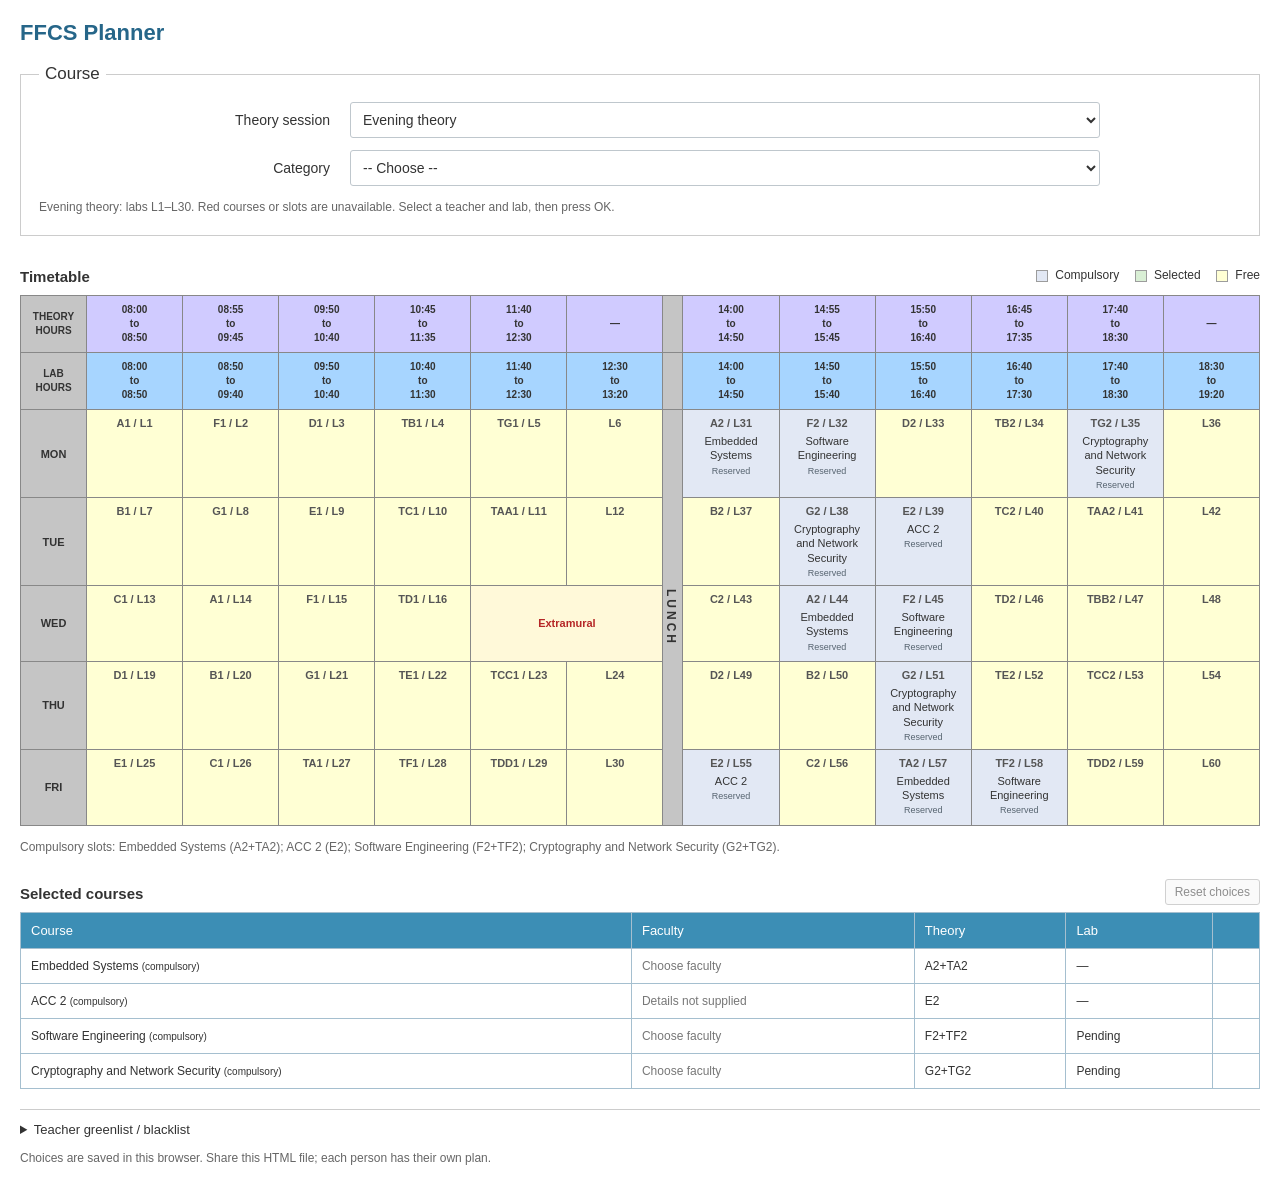
==== index.html @ aa511b1a "Containerize FFCS planner for local use" ====
<!doctype html>
<html lang="en"><head><meta charset="utf-8"><meta name="viewport" content="width=device-width,initial-scale=1"><title>FFCS Planner</title><style>*{box-sizing:border-box}body{margin:20px;font:14px Arial,Helvetica,sans-serif;color:#333;background:#fff}h1{font-size:22px;color:#266689;margin:0 0 18px}h2{font-size:15px;font-weight:600;margin:14px 0 10px}fieldset{min-inline-size:0;border:1px solid #ccc;padding:18px;margin:0 0 18px}legend{font-size:17px;padding:0 6px}button,select,input,textarea{font:inherit}button{cursor:pointer;background:#f6f6f6;border:1px solid #aaa;border-radius:3px;padding:7px 15px;color:#333}button:hover{background:#e9f2f8}button:disabled{cursor:not-allowed;opacity:.55}input,textarea,select{border:1px solid #bfc7cd;border-radius:3px;padding:8px;background:#fff;color:#333}button:focus-visible,input:focus-visible,select:focus-visible,textarea:focus-visible{outline:2px solid #2382b6;outline-offset:2px}.selectors{display:grid;grid-template-columns:150px minmax(240px,750px);align-items:center;gap:12px 20px;justify-content:center}.selectors>label{text-align:right}select{width:100%;min-width:0}.course-field{position:relative;min-width:0}#courseTrigger{display:flex;justify-content:space-between;gap:10px;width:100%;text-align:left;align-items:center;background:#fff;padding:9px 10px;border-color:#bfc7cd}.course-menu{position:absolute;top:calc(100% + 3px);left:0;right:0;border:1px solid #aaa;background:#fff;z-index:10;box-shadow:0 4px 12px #0002}.course-menu input{margin:8px;width:calc(100% - 16px)}#courseOptions{max-height:325px;overflow:auto}.course-option{display:block;width:100%;text-align:left;border:0;border-radius:0;border-top:1px solid #eee;padding:10px 12px;background:#fff;font-size:13px}.course-option:hover{background:#e8f3fa}.course-option[aria-selected=true]{background:#e5f1fa}.course-option.unavailable{color:#b52626}.course-option .slots{display:block;font-size:12px;margin-top:4px;color:#666}.slot-unavailable{color:#c12020;font-weight:bold}.slot-tag{display:inline-block;margin-right:9px}.lab-label{font-size:12px;color:#666;margin-left:6px}.course-option.unavailable .lab-label{color:#a34d4d}.note{font-size:12px;color:#666;margin:12px 0 0;line-height:1.6}.table-scroll{min-width:0;max-width:100%;overflow:auto}table{border-collapse:collapse;width:100%;font-size:13px}th,td{border:1px solid #a5bfcf;padding:10px;text-align:left}th{background:#3c8eb5;color:#fff;font-weight:normal}#facultyTable{min-width:800px}.allocation-scroll{max-height:310px}#facultyTable th{position:sticky;top:0;z-index:1}#facultyTable td{vertical-align:middle}#facultyTable input[type=radio]{width:17px;height:17px;accent-color:#287ba7}#facultyTable select{min-width:175px;font-size:12px;padding:7px}.reason{display:block;font-size:11px;line-height:1.5;margin-top:5px;color:#b52626}.green-row td{background:#eff8ed;color:#28622c}.red-row td{background:#fff2f2;color:#b52626}.current-row td{box-shadow:inset 0 1px #a4c8de;background:#eef5fb}.confirm-row{display:flex;align-items:center;justify-content:space-between;gap:15px;padding-top:12px}#confirm{padding:7px 35px;background:#3c8eb5;border-color:#3c8eb5;color:#fff}#message{margin:0;font-size:13px;line-height:1.6;color:#22692b}#message.error{color:#b52626}.timetable-heading,.plan-heading{display:flex;justify-content:space-between;align-items:center;gap:15px}.timetable-heading>span{font-size:12px;white-space:nowrap}.swatch{display:inline-block;width:12px;height:12px;margin:0 4px 0 12px;border:1px solid #9c9c9c;vertical-align:middle}.swatch.reserved{background:#e2e8f4}.swatch.booked{background:#d9efd5}.swatch.empty{background:#ffffd4}#timetable{table-layout:fixed;min-width:1150px;border:1px solid #666;font-size:11px}#timetable th,#timetable td{border:1px solid #888;padding:7px 4px;text-align:center}#timetable thead th{font-size:10px;line-height:1.4;font-weight:bold;color:#333}#timetable .theory-hours th{background:#d0cbff}#timetable .lab-hours th{background:#a7d5ff}#timetable .day-heading{width:66px;background:#c5c5c5!important;color:#333;font-weight:bold}#timetable .lunch-heading{width:20px;background:#c5c5c5!important}#timetable .lunch{background:#c5c5c5;writing-mode:vertical-rl;font-size:12px;letter-spacing:3px;font-weight:bold}#timetable td{height:76px;vertical-align:top;background:#ffffd4}#timetable td.reserved{background:#e2e8f4}#timetable td.booked{background:#d9efd5}#timetable td.extramural{background:#fff9d9;color:#b52626;vertical-align:middle;font-weight:bold}.cell-codes{font-weight:bold;color:#555}.cell-course{display:block;font-size:11px;line-height:1.3;margin-top:5px;overflow-wrap:anywhere}.cell-info{display:block;font-size:9px;color:#576470;margin-top:3px;overflow-wrap:anywhere}.plan-heading{margin-top:14px}.plan-heading button{font-size:12px;padding:5px 9px}#selectedTable{min-width:670px}#selectedTable td{font-size:12px}#selectedTable button{font-size:11px;padding:4px 8px}.pending{color:#777}details{border-top:1px solid #ccc;margin-top:20px;padding-top:12px}summary{cursor:pointer;font-size:13px}.teacher-lists{display:grid;grid-template-columns:1fr 1fr;gap:15px;max-width:850px;margin:12px 0}.teacher-lists label{font-size:13px}.teacher-lists textarea{display:block;margin-top:6px;width:100%;font-size:12px;resize:vertical}#listStatus{margin-left:10px;font-size:12px;color:#28622c}#saveStatus{margin-bottom:20px}[hidden]{display:none!important}@media(max-width:650px){body{margin:12px;font-size:13px}fieldset{padding:12px}.selectors{grid-template-columns:1fr;gap:7px}.selectors>label{text-align:left;margin-top:5px}.timetable-heading{align-items:flex-start}.timetable-heading>span{font-size:10px;white-space:normal;max-width:200px;line-height:2}.swatch{margin-left:4px;width:10px;height:10px}.teacher-lists{grid-template-columns:1fr}.course-option{font-size:12px}.timetable-heading h2{margin-top:4px}#courseTrigger{font-size:12px}}
</style></head>
<body>
<h1>FFCS Planner</h1>
<fieldset><legend>Course</legend>
<div class="selectors">
<label for="session">Theory session</label><select id="session"><option value="2">Evening theory</option><option value="1">Morning theory</option></select>
<label for="category">Category</label><select id="category"><option value="">-- Choose --</option><option value="DC">DC - Discipline Core / Compulsory</option><option value="DE">DE - Discipline Elective</option><option value="FC">FC - Foundation Core</option></select>
<label id="courseLabel" for="courseTrigger" hidden>Course list</label><div id="courseField" class="course-field" hidden><button id="courseTrigger" type="button" aria-haspopup="listbox" aria-expanded="false" aria-controls="courseOptions">-- Choose -- <span aria-hidden="true">▾</span></button><div id="courseMenu" class="course-menu" hidden><input id="courseSearch" placeholder="Search courses" aria-label="Search courses" autocomplete="off"><div id="courseOptions" role="listbox" aria-labelledby="courseLabel"></div></div></div>
</div>
<p id="labRule" class="note"></p>
<div id="allocation" hidden><h2 id="courseHeading"></h2><div class="table-scroll allocation-scroll"><table id="facultyTable"><thead><tr><th>Slot Detail</th><th>Venue</th><th>Faculty</th><th>Course Type</th><th>Lab Slot</th><th>Lab Venue / Type</th><th>Select</th></tr></thead><tbody id="facultyRows"></tbody></table></div><div class="confirm-row"><p id="message" role="status" aria-live="polite"></p><button id="confirm" type="button">OK</button></div></div>
</fieldset>
<div class="timetable-heading"><h2>Timetable</h2><span><i class="swatch reserved"></i> Compulsory <i class="swatch booked"></i> Selected <i class="swatch empty"></i> Free</span></div>
<div class="table-scroll"><table id="timetable" aria-label="Weekly timetable"><thead id="timetableHead"></thead><tbody id="timetableBody"></tbody></table></div>
<p class="note" id="reservedNote"></p>
<div class="plan-heading"><h2>Selected courses</h2><button id="reset" type="button">Reset choices</button></div>
<div class="table-scroll"><table id="selectedTable"><thead><tr><th>Course</th><th>Faculty</th><th>Theory</th><th>Lab</th><th></th></tr></thead><tbody id="selectedRows"></tbody></table></div>
<details><summary>Teacher greenlist / blacklist</summary><div class="teacher-lists"><label>Greenlist<textarea id="greenlist" rows="5" placeholder="One teacher per line or separated by commas"></textarea></label><label>Blacklist<textarea id="blacklist" rows="5" placeholder="One teacher per line or separated by commas"></textarea></label></div><button id="saveLists" type="button">Save lists</button><span id="listStatus" role="status"></span></details>
<p class="note" id="saveStatus">Choices are saved in this browser. Share this HTML file; each person has their own plan.</p>
<script>const FFCS_DATA = [{"id":"crypto-theory-lab","name":"Cryptography and Network Security","category":"DC","codes":["BCSE309L","BCSE309P"],"sections":[{"slot":"G1+TG1","venue":"SJT626","faculty":"BERLIN M A","type":"TH","id":"crypto-theory-lab-6"},{"slot":"G1+TG1","venue":"SJT602A","faculty":"BHUVANESWARI M","type":"TH","id":"crypto-theory-lab-25"},{"slot":"G1+TG1","venue":"SJT502","faculty":"DEEPIKAA S","type":"TH","id":"crypto-theory-lab-14"},{"slot":"G2+TG2","venue":"SJT502","faculty":"DEEPIKAA S","type":"TH","id":"crypto-theory-lab-15"},{"slot":"G2+TG2","venue":"SJT522","faculty":"JAYA SUBALAKSHMI R","type":"TH","id":"crypto-theory-lab-24"},{"slot":"G1+TG1","venue":"SJT504","faculty":"JAYASHREE J","type":"TH","id":"crypto-theory-lab-9"},{"slot":"G2+TG2","venue":"SJT504","faculty":"JAYASHREE J","type":"TH","id":"crypto-theory-lab-1"},{"slot":"G1+TG1","venue":"SJT521","faculty":"JENICKA S","type":"TH","id":"crypto-theory-lab-22"},{"slot":"G2+TG2","venue":"SJT521","faculty":"JENICKA S","type":"TH","id":"crypto-theory-lab-23"},{"slot":"G2+TG2","venue":"SJT603","faculty":"KOVENDAN A.K.P","type":"TH","id":"crypto-theory-lab-4"},{"slot":"G2+TG2","venue":"SJT604","faculty":"MADHU VISWANATHAM V","type":"TH","id":"crypto-theory-lab-19"},{"slot":"G1+TG1","venue":"SJT422","faculty":"MOHANA SUNDARI L","type":"TH","id":"crypto-theory-lab-12"},{"slot":"G2+TG2","venue":"SJT409","faculty":"MURUGAN K","type":"TH","id":"crypto-theory-lab-21"},{"slot":"G1+TG1","venue":"SJT501","faculty":"NARESH K","type":"TH","id":"crypto-theory-lab-0"},{"slot":"G1+TG1","venue":"SJT505","faculty":"NAVAMANI T M","type":"TH","id":"crypto-theory-lab-10"},{"slot":"G2+TG2","venue":"SJT424","faculty":"RAMANI S","type":"TH","id":"crypto-theory-lab-16"},{"slot":"G1+TG1","venue":"SJT513","faculty":"RUBY D","type":"TH","id":"crypto-theory-lab-11"},{"slot":"G2+TG2","venue":"SJT513","faculty":"RUBY D","type":"TH","id":"crypto-theory-lab-18"},{"slot":"G2+TG2","venue":"SJT627","faculty":"SARWESH P","type":"TH","id":"crypto-theory-lab-26"},{"slot":"G2+TG2","venue":"SJT501","faculty":"SASIKALA.R","type":"TH","id":"crypto-theory-lab-17"},{"slot":"G1+TG1","venue":"SJT508","faculty":"SELVI M","type":"TH","id":"crypto-theory-lab-20"},{"slot":"G2+TG2","venue":"SJT602A","faculty":"SOMASUNDARAM S K","type":"TH","id":"crypto-theory-lab-8"},{"slot":"G2+TG2","venue":"SJT422","faculty":"SRIHARI MANDAVA","type":"TH","id":"crypto-theory-lab-13"},{"slot":"G1+TG1","venue":"SJT619","faculty":"SURESH A","type":"TH","id":"crypto-theory-lab-2"},{"slot":"G2+TG2","venue":"SJT601","faculty":"THAMIZHARASAN S","type":"TH","id":"crypto-theory-lab-7"},{"slot":"G1+TG1","venue":"SJT503","faculty":"VIJAYASHREE J","type":"TH","id":"crypto-theory-lab-3"},{"slot":"G2+TG2","venue":"SJT503","faculty":"VIJAYASHREE J","type":"TH","id":"crypto-theory-lab-5"},{"slot":"L31+L32","venue":"SJT317","faculty":"BERLIN M A","type":"LO","id":"crypto-theory-lab-64"},{"slot":"L51+L52","venue":"SJT317","faculty":"BHUVANESWARI M","type":"LO","id":"crypto-theory-lab-53"},{"slot":"L23+L24","venue":"SJT318","faculty":"DEEPIKAA S","type":"LO","id":"crypto-theory-lab-34"},{"slot":"L43+L44","venue":"SJT316","faculty":"DEEPIKAA S","type":"LO","id":"crypto-theory-lab-39"},{"slot":"L9+L10","venue":"SJT416","faculty":"ILAYARAJA V","type":"LO","id":"crypto-theory-lab-46"},{"slot":"L37+L38","venue":"SJT515","faculty":"ISLABUDEEN M","type":"LO","id":"crypto-theory-lab-44"},{"slot":"L55+L56","venue":"SJT416","faculty":"JAYA SUBALAKSHMI R","type":"LO","id":"crypto-theory-lab-42"},{"slot":"L57+L58","venue":"SJT416","faculty":"JAYASHREE J","type":"LO","id":"crypto-theory-lab-47"},{"slot":"L13+L14","venue":"SJT419","faculty":"JENICKA S","type":"LO","id":"crypto-theory-lab-50"},{"slot":"L49+L50","venue":"SJT419","faculty":"JENICKA S","type":"LO","id":"crypto-theory-lab-57"},{"slot":"L13+L14","venue":"SJT317","faculty":"KOVENDAN A.K.P","type":"LO","id":"crypto-theory-lab-28"},{"slot":"L41+L42","venue":"SJT317","faculty":"KOVENDAN A.K.P","type":"LO","id":"crypto-theory-lab-59"},{"slot":"L29+L30","venue":"SJT318","faculty":"KRISHNAMOORTHY A","type":"LO","id":"crypto-theory-lab-33"},{"slot":"L9+L10","venue":"SJT318","faculty":"MADHU VISWANATHAM V","type":"LO","id":"crypto-theory-lab-29"},{"slot":"L7+L8","venue":"SJT318","faculty":"MARIAPPAN R","type":"LO","id":"crypto-theory-lab-32"},{"slot":"L55+L56","venue":"SJT318","faculty":"MOHANA SUNDARI L","type":"LO","id":"crypto-theory-lab-65"},{"slot":"L1+L2","venue":"SJT419","faculty":"MURUGAN K","type":"LO","id":"crypto-theory-lab-60"},{"slot":"L41+L42","venue":"SJT419","faculty":"MURUGAN K","type":"LO","id":"crypto-theory-lab-61"},{"slot":"L39+L40","venue":"SJT318","faculty":"NARESH K","type":"LO","id":"crypto-theory-lab-66"},{"slot":"L49+L50","venue":"SJT318","faculty":"NITHYA N S","type":"LO","id":"crypto-theory-lab-36"},{"slot":"L15+L16","venue":"SJT416","faculty":"RAMANI S","type":"LO","id":"crypto-theory-lab-41"},{"slot":"L45+L46","venue":"SJT416","faculty":"RAMANI S","type":"LO","id":"crypto-theory-lab-31"},{"slot":"L25+L26","venue":"SJT419","faculty":"RUBY D","type":"LO","id":"crypto-theory-lab-49"},{"slot":"L31+L32","venue":"SJT419","faculty":"RUBY D","type":"LO","id":"crypto-theory-lab-56"},{"slot":"L53+L54","venue":"SJT317","faculty":"S M FAROOQ","type":"LO","id":"crypto-theory-lab-62"},{"slot":"L15+L16","venue":"SJT318","faculty":"SANTHI H","type":"LO","id":"crypto-theory-lab-67"},{"slot":"L19+L20","venue":"SJT316","faculty":"SARWESH P","type":"LO","id":"crypto-theory-lab-40"},{"slot":"L21+L22","venue":"SJT318","faculty":"SASIKALA.R","type":"LO","id":"crypto-theory-lab-35"},{"slot":"L33+L34","venue":"SJT318","faculty":"SATISH C.J","type":"LO","id":"crypto-theory-lab-30"},{"slot":"L27+L28","venue":"SJT318","faculty":"SELVI M","type":"LO","id":"crypto-theory-lab-48"},{"slot":"L57+L58","venue":"SJT318","faculty":"SELVI M","type":"LO","id":"crypto-theory-lab-55"},{"slot":"L27+L28","venue":"SJT318","faculty":"SELVIM","type":"LO","id":"crypto-theory-lab-54"},{"slot":"L5+L6","venue":"SJT317","faculty":"SOMASUNDARAM S K","type":"LO","id":"crypto-theory-lab-52"},{"slot":"L3+L4","venue":"SJT419","faculty":"SREETHAR S","type":"LO","id":"crypto-theory-lab-51"},{"slot":"L47+L48","venue":"SJT419","faculty":"SREETHAR S","type":"LO","id":"crypto-theory-lab-58"},{"slot":"L35+L36","venue":"SJT318","faculty":"SURESH A","type":"LO","id":"crypto-theory-lab-27"},{"slot":"L29+L30","venue":"SJT316","faculty":"THAMIZHARASAN S","type":"LO","id":"crypto-theory-lab-38"},{"slot":"L25+L26","venue":"SJT416","faculty":"THANGARAMYA K","type":"LO","id":"crypto-theory-lab-63"},{"slot":"L47+L48","venue":"SJT316","faculty":"UMAMAHESWARI M","type":"LO","id":"crypto-theory-lab-37"},{"slot":"L23+L24","venue":"SJT416","faculty":"VIJAYASHREE J","type":"LO","id":"crypto-theory-lab-43"},{"slot":"L31+L32","venue":"SJT416","faculty":"VIJAYASHREE J","type":"LO","id":"crypto-theory-lab-45"}],"sources":["DC/Crypto Theory + Lab/Screenshot 2026-10-28 at 9.51.24 PM.png","DC/Crypto Theory + Lab/Screenshot 2026-10-28 at 9.51.30 PM.png","DC/Crypto Theory + Lab/Screenshot 2026-10-28 at 9.51.34 PM.png","DC/Crypto Theory + Lab/Screenshot 2026-10-28 at 9.51.58 PM.png","DC/Crypto Theory + Lab/Screenshot 2026-10-28 at 9.52.02 PM.png","DC/Crypto Theory + Lab/Screenshot 2026-10-28 at 9.52.06 PM.png"],"hasLab":true,"eveningSlots":["G2"],"morningSlots":["G1"],"overviewSlot":null,"requiredSlot":"G2"},{"id":"embedded-theory","name":"Embedded Systems","category":"DC","codes":["BCSE305L"],"sections":[{"slot":"A1+TA1","venue":"SJT424","faculty":"AJITHA D","type":"TH","id":"embedded-theory-5"},{"slot":"A1+TA1","venue":"SJT423","faculty":"ANURADHA G","type":"TH","id":"embedded-theory-2"},{"slot":"A2+TA2","venue":"SJT424","faculty":"ANUSHA N","type":"TH","id":"embedded-theory-3"},{"slot":"A1+TA1","venue":"SJT505","faculty":"BALAJI N","type":"TH","id":"embedded-theory-9"},{"slot":"A2+TA2","venue":"SJT505","faculty":"BALAJI N","type":"TH","id":"embedded-theory-11"},{"slot":"A1+TA1","venue":"SJT602A","faculty":"BANUPRIYA R","type":"TH","id":"embedded-theory-26"},{"slot":"A2+TA2","venue":"SJT602A","faculty":"BANUPRIYA R","type":"TH","id":"embedded-theory-27"},{"slot":"A1+TA1","venue":"SJT521","faculty":"GAYATHRI S","type":"TH","id":"embedded-theory-20"},{"slot":"A2+TA2","venue":"SJT521","faculty":"GAYATHRI S","type":"TH","id":"embedded-theory-16"},{"slot":"A1+TA1","venue":"SJT617","faculty":"HELENSHARMILA A","type":"TH","id":"embedded-theory-36"},{"slot":"A2+TA2","venue":"SJT617","faculty":"HELENSHARMILA A","type":"TH","id":"embedded-theory-37"},{"slot":"A1+TA1","venue":"SJT601","faculty":"JIM SOLOMON RAJA D","type":"TH","id":"embedded-theory-34"},{"slot":"A2+TA2","venue":"SJT601","faculty":"JIM SOLOMON RAJA D","type":"TH","id":"embedded-theory-42"},{"slot":"A2+TA2","venue":"SJT602","faculty":"KALPANA V","type":"TH","id":"embedded-theory-40"},{"slot":"A1+TA1","venue":"SJT502","faculty":"KOPPERUNDEVI N","type":"TH","id":"embedded-theory-7"},{"slot":"A2+TA2","venue":"SJT502","faculty":"KOPPERUNDEVI N","type":"TH","id":"embedded-theory-47"},{"slot":"A1+TA1","venue":"SJT602","faculty":"LAKSHMI S","type":"TH","id":"embedded-theory-39"},{"slot":"A1+TA1","venue":"SJT627","faculty":"MARIAPPAN R","type":"TH","id":"embedded-theory-38"},{"slot":"A1+TA1","venue":"SJT607","faculty":"MOHAMED YOUSUFF A R","type":"TH","id":"embedded-theory-30"},{"slot":"A2+TA2","venue":"SJT607","faculty":"MOHAMED YOUSUFF A R","type":"TH","id":"embedded-theory-41"},{"slot":"A2+TA2","venue":"SJT421","faculty":"MOHAN KUMAR P","type":"TH","id":"embedded-theory-13"},{"slot":"A1+TA1","venue":"SJT504","faculty":"MOHANA SUNDARI L","type":"TH","id":"embedded-theory-18"},{"slot":"A2+TA2","venue":"SJT504","faculty":"MOHANA SUNDARI L","type":"TH","id":"embedded-theory-14"},{"slot":"A1+TA1","venue":"SJT501","faculty":"MUCHENEDI HARI KISHOR","type":"TH","id":"embedded-theory-6"},{"slot":"A2+TA2","venue":"SJT501","faculty":"MUCHENEDI HARI KISHOR","type":"TH","id":"embedded-theory-4"},{"slot":"A1+TA1","venue":"SJT421","faculty":"NARAYANAMOORTHI M","type":"TH","id":"embedded-theory-0"},{"slot":"A2+TA2","venue":"SJT422","faculty":"NARESH K","type":"TH","id":"embedded-theory-1"},{"slot":"A1+TA1","venue":"SJT603","faculty":"NITHYA K","type":"TH","id":"embedded-theory-35"},{"slot":"A2+TA2","venue":"SJT603","faculty":"NITHYA K","type":"TH","id":"embedded-theory-44"},{"slot":"A2+TA2","venue":"SJT626","faculty":"NITHYA N S","type":"TH","id":"embedded-theory-33"},{"slot":"A1+TA1","venue":"SJT503","faculty":"PUSHPA GOTHWAL","type":"TH","id":"embedded-theory-24"},{"slot":"A2+TA2","venue":"SJT503","faculty":"PUSHPA GOTHWAL","type":"TH","id":"embedded-theory-8"},{"slot":"A1+TA1","venue":"SJT619","faculty":"RADHAKRISHNA MOHANTY","type":"TH","id":"embedded-theory-43"},{"slot":"A2+TA2","venue":"SJT619","faculty":"RADHAKRISHNA MOHANTY","type":"TH","id":"embedded-theory-31"},{"slot":"A1+TA1","venue":"SJT508","faculty":"RAGAVAN K","type":"TH","id":"embedded-theory-25"},{"slot":"A2+TA2","venue":"SJT508","faculty":"RAGAVAN K","type":"TH","id":"embedded-theory-15"},{"slot":"A2+TA2","venue":"SJT423","faculty":"RAJAKUMAR K","type":"TH","id":"embedded-theory-48"},{"slot":"A1+TA1","venue":"SJT626","faculty":"SARWESH P","type":"TH","id":"embedded-theory-32"},{"slot":"A1+TA1","venue":"SJT415","faculty":"SHARMILA C","type":"TH","id":"embedded-theory-22"},{"slot":"A2+TA2","venue":"SJT415","faculty":"SHARMILA C","type":"TH","id":"embedded-theory-23"},{"slot":"A1+TA1","venue":"SJT308","faculty":"SHOBHA REKH","type":"TH","id":"embedded-theory-46"},{"slot":"A1+TA1","venue":"SJT522","faculty":"SIVARANJANI A","type":"TH","id":"embedded-theory-12"},{"slot":"A2+TA2","venue":"SJT522","faculty":"SIVARANJANI A","type":"TH","id":"embedded-theory-21"},{"slot":"A1+TA1","venue":"SJT513","faculty":"SUNIJA A P","type":"TH","id":"embedded-theory-19"},{"slot":"A2+TA2","venue":"SJT513","faculty":"SUNIJA A P","type":"TH","id":"embedded-theory-10"},{"slot":"A2+TA2","venue":"SJT627","faculty":"SURESH A","type":"TH","id":"embedded-theory-45"},{"slot":"A1+TA1","venue":"SJT604","faculty":"SYAMASUDHA VEERAGANDHAM","type":"TH","id":"embedded-theory-28"},{"slot":"A2+TA2","venue":"SJT604","faculty":"SYAMASUDHA VEERAGANDHAM","type":"TH","id":"embedded-theory-29"},{"slot":"A1+TA1","venue":"SJT422","faculty":"YOKESH BABU S","type":"TH","id":"embedded-theory-17"}],"sources":["DC/Embedded Theory/Screenshot 2026-10-28 at 9.48.17 PM.png","DC/Embedded Theory/Screenshot 2026-10-28 at 9.48.25 PM.png","DC/Embedded Theory/Screenshot 2026-10-28 at 9.48.30 PM.png"],"hasLab":false,"eveningSlots":["A2"],"morningSlots":["A1"],"overviewSlot":null,"requiredSlot":"A2"},{"id":"software-theory-lab","name":"Software Engineering","category":"DC","codes":["BCSE301L","BCSE301P"],"sections":[{"slot":"F2+TF2","venue":"SJT619","faculty":"ADRIJA BHATTACHARYA","type":"TH","id":"software-theory-lab-32"},{"slot":"F2+TF2","venue":"SJT503","faculty":"AJITHA D","type":"TH","id":"software-theory-lab-13"},{"slot":"F1+TF1","venue":"SJT423","faculty":"ANAND BIHARI","type":"TH","id":"software-theory-lab-12"},{"slot":"F1+TF1","venue":"SJT505","faculty":"ANTO S","type":"TH","id":"software-theory-lab-20"},{"slot":"F1+TF1","venue":"SJT504","faculty":"ARIVOLI A","type":"TH","id":"software-theory-lab-10"},{"slot":"F2+TF2","venue":"SJT504","faculty":"ARIVOLI A","type":"TH","id":"software-theory-lab-11"},{"slot":"F1+TF1","venue":"SJT627","faculty":"ARUN PRASATH G","type":"TH","id":"software-theory-lab-22"},{"slot":"F2+TF2","venue":"SJT627","faculty":"ARUN PRASATH G","type":"TH","id":"software-theory-lab-28"},{"slot":"F1+TF1","venue":"SJT424","faculty":"BAIJU B V","type":"TH","id":"software-theory-lab-3"},{"slot":"F2+TF2","venue":"SJT424","faculty":"BAIJU B V","type":"TH","id":"software-theory-lab-2"},{"slot":"F1+TF1","venue":"SJT617","faculty":"BHAWANA TYAGI","type":"TH","id":"software-theory-lab-34"},{"slot":"F2+TF2","venue":"SJT617","faculty":"BHAWANA TYAGI","type":"TH","id":"software-theory-lab-26"},{"slot":"F1+TF1","venue":"SJT607","faculty":"DEEPA D","type":"TH","id":"software-theory-lab-30"},{"slot":"F2+TF2","venue":"SJT607","faculty":"DEEPA D","type":"TH","id":"software-theory-lab-31"},{"slot":"F1+TF1","venue":"SJT315","faculty":"DIVYA MEENA S","type":"TH","id":"software-theory-lab-37"},{"slot":"F2+TF2","venue":"SJT501","faculty":"KAKELLI ANIL KUMAR","type":"TH","id":"software-theory-lab-9"},{"slot":"F2+TF2","venue":"SJT422","faculty":"KANNADASAN R","type":"TH","id":"software-theory-lab-0"},{"slot":"F2+TF2","venue":"SJT602","faculty":"MISHA CHANDAR B","type":"TH","id":"software-theory-lab-27"},{"slot":"F1+TF1","venue":"SJT513","faculty":"MOHANKUMAR B","type":"TH","id":"software-theory-lab-24"},{"slot":"F2+TF2","venue":"SJT513","faculty":"MOHANKUMAR B","type":"TH","id":"software-theory-lab-16"},{"slot":"F2+TF2","venue":"SJT423","faculty":"MYTHILI T","type":"TH","id":"software-theory-lab-7"},{"slot":"F1+TF1","venue":"SJT604","faculty":"NAGA PRIYADARSINI R","type":"TH","id":"software-theory-lab-25"},{"slot":"F2+TF2","venue":"SJT604","faculty":"NAGA PRIYADARSINI R","type":"TH","id":"software-theory-lab-33"},{"slot":"F1+TF1","venue":"SJT601","faculty":"NAVEEN KUMAR S","type":"TH","id":"software-theory-lab-38"},{"slot":"F2+TF2","venue":"SJT522","faculty":"NAVEENKUMAR J","type":"TH","id":"software-theory-lab-17"},{"slot":"F1+TF1","venue":"SJT508","faculty":"PARTHIBAN K","type":"TH","id":"software-theory-lab-19"},{"slot":"F2+TF2","venue":"SJT508","faculty":"PARTHIBAN K","type":"TH","id":"software-theory-lab-1"},{"slot":"F2+TF2","venue":"SJT603","faculty":"PRABIN S M","type":"TH","id":"software-theory-lab-29"},{"slot":"F1+TF1","venue":"SJT501","faculty":"RAMANATHAN L","type":"TH","id":"software-theory-lab-6"},{"slot":"F1+TF1","venue":"SJT422","faculty":"SARAVANAGURU RA.K","type":"TH","id":"software-theory-lab-5"},{"slot":"F1+TF1","venue":"SJT502","faculty":"SATHYARAJ R","type":"TH","id":"software-theory-lab-14"},{"slot":"F1+TF1","venue":"SJT503","faculty":"SENTHILNATHAN P","type":"TH","id":"software-theory-lab-18"},{"slot":"F2+TF2","venue":"SJT502","faculty":"SENTHILNATHAN P","type":"TH","id":"software-theory-lab-15"},{"slot":"F2+TF2","venue":"SJT415","faculty":"SHOBHA REKH","type":"TH","id":"software-theory-lab-36"},{"slot":"F2+TF2","venue":"SJT626","faculty":"SUDHAKAR K","type":"TH","id":"software-theory-lab-23"},{"slot":"F1+TF1","venue":"SJT421","faculty":"SWARNALATHA P","type":"TH","id":"software-theory-lab-4"},{"slot":"F1+TF1","venue":"SJT602","faculty":"USHUS ELIZEBETH ZACHARIAH","type":"TH","id":"software-theory-lab-35"},{"slot":"F2+TF2","venue":"SJT421","faculty":"USHUS ELIZEBETH ZACHARIAH","type":"TH","id":"software-theory-lab-8"},{"slot":"F1+TF1","venue":"SJT521","faculty":"VETRISELVI T","type":"TH","id":"software-theory-lab-21"},{"slot":"F2+TF2","venue":"SJT521","faculty":"VETRISELVI T","type":"TH","id":"software-theory-lab-39"},{"slot":"L23+L24","venue":"SJT317","faculty":"ADRIJA BHATTACHARYA","type":"LO","id":"software-theory-lab-69"},{"slot":"L51+L52","venue":"SJT416","faculty":"ADRIJA BHATTACHARYA","type":"LO","id":"software-theory-lab-41"},{"slot":"L29+L30","venue":"SJT417","faculty":"AJITHA D","type":"LO","id":"software-theory-lab-66"},{"slot":"L33+L34","venue":"SJT316","faculty":"ANAND BIHARI","type":"LO","id":"software-theory-lab-58"},{"slot":"L41+L42","venue":"SJT417","faculty":"ANTO S","type":"LO","id":"software-theory-lab-71"},{"slot":"L5+L6","venue":"SJT622","faculty":"ANTO S","type":"LO","id":"software-theory-lab-53"},{"slot":"L5+L6","venue":"SJT417","faculty":"ARIVOLI A","type":"LO","id":"software-theory-lab-65"},{"slot":"L55+L56","venue":"SJT316","faculty":"ARIVOLI A","type":"LO","id":"software-theory-lab-54"},{"slot":"L53+L54","venue":"SJT316","faculty":"ARUN PRASATH G","type":"LO","id":"software-theory-lab-78"},{"slot":"L9+L10","venue":"SJT417","faculty":"ARUN PRASATH G","type":"LO","id":"software-theory-lab-79"},{"slot":"L23+L24","venue":"SJT316","faculty":"BAIJU B V","type":"LO","id":"software-theory-lab-82"},{"slot":"L51+L52","venue":"SJT316","faculty":"BAIJU B V","type":"LO","id":"software-theory-lab-86"},{"slot":"L25+L26","venue":"SJT417","faculty":"BHAWANA TYAGI","type":"LO","id":"software-theory-lab-76"},{"slot":"L37+L38","venue":"SJT317","faculty":"BHAWANA TYAGI","type":"LO","id":"software-theory-lab-75"},{"slot":"L47+L48","venue":"SJT317","faculty":"DEEPA D","type":"LO","id":"software-theory-lab-74"},{"slot":"L7+L8","venue":"SJT417","faculty":"DEEPA D","type":"LO","id":"software-theory-lab-73"},{"slot":"L45+L46","venue":"SJT316","faculty":"DIVYA MEENA S","type":"LO","id":"software-theory-lab-84"},{"slot":"L13+L14","venue":"SJT316","faculty":"KALAAVATHI B","type":"LO","id":"software-theory-lab-40"},{"slot":"L3+L4","venue":"SJT621","faculty":"KANNADASAN R","type":"LO","id":"software-theory-lab-49"},{"slot":"L1+L2","venue":"SJT316","faculty":"MISHA CHANDAR B","type":"LO","id":"software-theory-lab-59"},{"slot":"L49+L50","venue":"SJT416","faculty":"MISHA CHANDAR B","type":"LO","id":"software-theory-lab-81"},{"slot":"L37+L38","venue":"SJT621","faculty":"MOHANKUMAR B","type":"LO","id":"software-theory-lab-45"},{"slot":"L9+L10","venue":"SJT621","faculty":"MOHANKUMAR B","type":"LO","id":"software-theory-lab-46"},{"slot":"L27+L28","venue":"SJT316","faculty":"MYTHILI T","type":"LO","id":"software-theory-lab-64"},{"slot":"L19+L20","venue":"SJT417","faculty":"NAGA PRIYADARSINI R","type":"LO","id":"software-theory-lab-72"},{"slot":"L35+L36","venue":"SJT317","faculty":"NAGA PRIYADARSINI R","type":"LO","id":"software-theory-lab-68"},{"slot":"L11+L12","venue":"SJT417","faculty":"NAVEEN KUMAR S","type":"LO","id":"software-theory-lab-63"},{"slot":"L11+L12","venue":"SJT622","faculty":"NAVEENKUMAR J","type":"LO","id":"software-theory-lab-62"},{"slot":"L47+L48","venue":"SJT622","faculty":"NAVEENKUMAR J","type":"LO","id":"software-theory-lab-83"},{"slot":"L21+L22","venue":"SJT316","faculty":"PARTHIBAN K","type":"LO","id":"software-theory-lab-55"},{"slot":"L41+L42","venue":"SJT316","faculty":"PARTHIBAN K","type":"LO","id":"software-theory-lab-56"},{"slot":"L51+L52","venue":"SJT622","faculty":"PRABIN S M","type":"LO","id":"software-theory-lab-61"},{"slot":"L9+L10","venue":"SJT316","faculty":"PRABIN S M","type":"LO","id":"software-theory-lab-52"},{"slot":"L1+L2","venue":"SJT219","faculty":"RAJALAKSHMI L","type":"LO","id":"software-theory-lab-80"},{"slot":"L39+L40","venue":"SJT621","faculty":"RAMANATHAN L","type":"LO","id":"software-theory-lab-44"},{"slot":"L31+L32","venue":"SJT621","faculty":"SARAVANAGURU RA.K","type":"LO","id":"software-theory-lab-43"},{"slot":"L43+L44","venue":"SJT621","faculty":"SATHYARAJ R","type":"LO","id":"software-theory-lab-57"},{"slot":"L49+L50","venue":"SJT316","faculty":"SENTHILNATHAN P","type":"LO","id":"software-theory-lab-50"},{"slot":"L7+L8","venue":"SJT316","faculty":"SENTHILNATHAN P","type":"LO","id":"software-theory-lab-51"},{"slot":"L21+L22","venue":"SJT622","faculty":"SHOBHA REKH","type":"LO","id":"software-theory-lab-67"},{"slot":"L25+L26","venue":"SJT316","faculty":"SUDHAKAR K","type":"LO","id":"software-theory-lab-77"},{"slot":"L53+L54","venue":"SJT417","faculty":"SUDHAKAR K","type":"LO","id":"software-theory-lab-70"},{"slot":"L49+L50","venue":"SJT516","faculty":"SWARNALATHA P","type":"LO","id":"software-theory-lab-42"},{"slot":"L21+L22","venue":"SJT621","faculty":"USHUS ELIZEBETH ZACHARIAH","type":"LO","id":"software-theory-lab-47"},{"slot":"L55+L56","venue":"SJT621","faculty":"USHUS ELIZEBETH ZACHARIAH","type":"LO","id":"software-theory-lab-48"},{"slot":"L19+L20","venue":"SJT622","faculty":"VETRISELVI T","type":"LO","id":"software-theory-lab-85"},{"slot":"L39+L40","venue":"SJT622","faculty":"VETRISELVI T","type":"LO","id":"software-theory-lab-60"}],"sources":["DC/Software Theory + Lab/Screenshot 2026-10-28 at 9.49.38 PM.png","DC/Software Theory + Lab/Screenshot 2026-10-28 at 9.49.44 PM.png","DC/Software Theory + Lab/Screenshot 2026-10-28 at 9.49.49 PM.png","DC/Software Theory + Lab/Screenshot 2026-10-28 at 9.50.03 PM.png","DC/Software Theory + Lab/Screenshot 2026-10-28 at 9.50.10 PM.png","DC/Software Theory + Lab/Screenshot 2026-10-28 at 9.50.14 PM.png"],"hasLab":true,"eveningSlots":["F2"],"morningSlots":["E1","F1"],"overviewSlot":null,"requiredSlot":"F2"},{"id":"blockchain-architecture-design","name":"Blockchain Architecture Design","category":"DE","codes":["BCSE326L"],"sections":[{"slot":"F1+TF1","venue":"SJT415","faculty":"EZHIL ARASI V","type":"TH","id":"blockchain-architecture-design-0"},{"slot":"F2+TF2","venue":"SJT303","faculty":"VISHNUYADAV S","type":"TH","id":"blockchain-architecture-design-1"}],"sources":["DE/Blockchain Architecture Design/Screenshot 2026-10-28 at 10.10.02 PM.png","User-provided update/Blockchain Architecture Design - F1 and F2.png"],"hasLab":false,"eveningSlots":["F2"],"morningSlots":["F1"],"overviewSlot":"F2"},{"id":"blockchain-and-distributed-ledger-technology-theory-lab","name":"Blockchain and Distributed Ledger Technology","category":"DE","codes":["BCSE329L","BCSE329P"],"sections":[{"slot":"E1","venue":"SJT415","faculty":"KAUSHIK HARIHARAN G","type":"TH","id":"blockchain-and-distributed-ledger-technology-theory-lab-0"},{"slot":"L35+L36","venue":"PRP353","faculty":"KAUSHIK HARIHARAN G","type":"LO","id":"blockchain-and-distributed-ledger-technology-theory-lab-1"}],"sources":["DE/Blockchain and Distributed Ledger Technology Theory + Lab/Screenshot 2026-10-28 at 10.11.54 PM.png","DE/Blockchain and Distributed Ledger Technology Theory + Lab/Screenshot 2026-10-28 at 10.12.01 PM.png"],"hasLab":true,"eveningSlots":[],"morningSlots":["E1"],"overviewSlot":null},{"id":"computer-vision","name":"Computer Vision","category":"DE","codes":["BCSE407L"],"sections":[{"slot":"D2+TD2","venue":"SJT502","faculty":"BHAWANA TYAGI","type":"TH","id":"computer-vision-1"},{"slot":"D2+TD2","venue":"SJT501","faculty":"DHEEBA J","type":"TH","id":"computer-vision-2"},{"slot":"D1+TD1","venue":"SJT504","faculty":"DURGESH KUMAR","type":"TH","id":"computer-vision-0"},{"slot":"D2+TD2","venue":"SJT324","faculty":"VETRISELVI T","type":"TH","id":"computer-vision-3"}],"sources":["DE/Computer Vision /Screenshot 2026-10-28 at 10.16.02 PM.png"],"hasLab":false,"eveningSlots":["D2"],"morningSlots":["D1"],"overviewSlot":null},{"id":"cryptocurrency-technologies","name":"Cryptocurrency Technologies","category":"DE","codes":["BCSE328L"],"sections":[{"slot":"G1+TG1","venue":"SJT415","faculty":"DEEPIKA J","type":"TH","id":"cryptocurrency-technologies-0"}],"sources":["DE/Cryptocurrency Technologies/Screenshot 2026-10-28 at 10.11.35 PM.png"],"hasLab":false,"eveningSlots":[],"morningSlots":["G1"],"overviewSlot":null},{"id":"data-mining-theory-lab","name":"Data Mining","category":"DE","codes":["BCSE208L","BCSE208P"],"sections":[{"slot":"B1","venue":"SJT602A","faculty":"ANTONY SEBA P","type":"TH","id":"data-mining-theory-lab-0"},{"slot":"B2","venue":"SJT602A","faculty":"ANTONY SEBA P","type":"TH","id":"data-mining-theory-lab-1"},{"slot":"L27+L28","venue":"SJT621","faculty":"ANTONY SEBA P","type":"LO","id":"data-mining-theory-lab-2"},{"slot":"L45+L46","venue":"SJT622","faculty":"ANTONY SEBA P","type":"LO","id":"data-mining-theory-lab-3"}],"sources":["DE/Data Mining Theory + Lab/Screenshot 2026-10-28 at 9.59.41 PM.png","DE/Data Mining Theory + Lab/Screenshot 2026-10-28 at 9.59.49 PM.png"],"hasLab":true,"eveningSlots":["B2"],"morningSlots":["B1"],"overviewSlot":null},{"id":"data-privacy","name":"Data Privacy","category":"DE","codes":["BCSE318L"],"sections":[{"slot":"D1+TD1","venue":"SJT503","faculty":"SUDARSHAN NANDY","type":"TH","id":"data-privacy-0"}],"sources":["DE/Data Privacy/Screenshot 2026-10-28 at 10.04.44 PM.png"],"hasLab":false,"eveningSlots":[],"morningSlots":["D1"],"overviewSlot":null},{"id":"deep-learning-theory-lab","name":"Deep Learning","category":"DE","codes":["BCSE332L","BCSE332P"],"sections":[{"slot":"F1+TF1","venue":"SJT324","faculty":"MAHESWARI B","type":"TH","id":"deep-learning-theory-lab-1"},{"slot":"G2+TG2","venue":"SJT324","faculty":"MALATHI M","type":"TH","id":"deep-learning-theory-lab-0"},{"slot":"L53+L54","venue":"SJT418","faculty":"MAHESWARI B","type":"LO","id":"deep-learning-theory-lab-2"},{"slot":"L5+L6","venue":"SJT621","faculty":"MALATHI M","type":"LO","id":"deep-learning-theory-lab-3"}],"sources":["DE/Deep Learning Theory + Lab/Screenshot 2026-10-28 at 10.14.29 PM.png","DE/Deep Learning Theory + Lab/Screenshot 2026-10-28 at 10.14.34 PM.png"],"hasLab":true,"eveningSlots":["G2"],"morningSlots":["F1"],"overviewSlot":"G2"},{"id":"design-of-smart-cities","name":"Design of Smart Cities","category":"DE","codes":["BCSE316L"],"sections":[{"slot":"E2+TE2","venue":"SJT407","faculty":"SWARNALATHA P","type":"TH","id":"design-of-smart-cities-0"}],"sources":["DE/Design of Smart Cities/Screenshot 2026-10-28 at 10.03.50 PM.png"],"hasLab":false,"eveningSlots":["E2"],"morningSlots":[],"overviewSlot":null},{"id":"digital-forensics-lab","name":"Digital Forensics","category":"DE","codes":["BCSE322L","BCSE322P"],"sections":[{"slot":"G2","venue":"SJT407","faculty":"KAUSHIK HARIHARAN G","type":"TH","id":"digital-forensics-lab-0"},{"slot":"L11+L12","venue":"PRP352","faculty":"KAUSHIK HARIHARAN G","type":"LO","id":"digital-forensics-lab-1"}],"sources":["DE/Digital Forensics Lab/Screenshot 2026-10-28 at 10.06.43 PM.png","DE/Digital Forensics Lab/Screenshot 2026-10-28 at 10.06.50 PM.png"],"hasLab":true,"eveningSlots":["G2"],"morningSlots":[],"overviewSlot":"G2"},{"id":"digital-image-processing","name":"Digital Image Processing","category":"DE","codes":["BCSE403L"],"sections":[{"slot":"D1+TD1","venue":"SJT407","faculty":"ANISHA M. LAL","type":"TH","id":"digital-image-processing-1"},{"slot":"D2+TD2","venue":"SJT407","faculty":"NATARAJAN P","type":"TH","id":"digital-image-processing-0"},{"slot":"B1+TB1","venue":"SJT627","faculty":"PRIYA S","type":"TH","id":"digital-image-processing-3"},{"slot":"D1+TD1","venue":"SJT408","faculty":"RAKHI MOL V","type":"TH","id":"digital-image-processing-2"}],"sources":["DE/Digital Image Processing/Screenshot 2026-10-28 at 10.15.32 PM.png"],"hasLab":false,"eveningSlots":["D2"],"morningSlots":["B1","D1"],"overviewSlot":null},{"id":"digital-watermarking-and-steganography","name":"Digital Watermarking and Steganography","category":"DE","codes":["BCSE323L"],"sections":[{"slot":"E1+TE1","venue":"SJT407","faculty":"BALASUBRAMANIAN C","type":"TH","id":"digital-watermarking-and-steganography-0"}],"sources":["DE/Digital Watermarking and Steganography/Screenshot 2026-10-28 at 10.07.21 PM.png"],"hasLab":false,"eveningSlots":[],"morningSlots":["E1"],"overviewSlot":null},{"id":"explainable-artificial-intelligence","name":"Explainable Artificial Intelligence","category":"DE","codes":["BCSE418L"],"sections":[{"slot":"A2","venue":"SJT304","faculty":"ARUN PRASATH G","type":"TH","id":"explainable-artificial-intelligence-0"}],"sources":["DE/Explainable Artificial Intelligence/Screenshot 2026-10-28 at 10.18.09 PM.png"],"hasLab":false,"eveningSlots":["A2"],"morningSlots":[],"overviewSlot":"A2"},{"id":"exploratory-data-analysis-theory-lab","name":"Exploratory Data Analysis","category":"DE","codes":["BCSE331L","BCSE331P"],"sections":[{"slot":"A2","venue":"SJT408","faculty":"SANGEETHA S","type":"TH","id":"exploratory-data-analysis-theory-lab-0"},{"slot":"L27+L28","venue":"SJT419","faculty":"SANGEETHA S","type":"LO","id":"exploratory-data-analysis-theory-lab-1"}],"sources":["DE/Exploratory Data Analysis Theory + Lab/Screenshot 2026-10-28 at 10.13.39 PM.png","DE/Exploratory Data Analysis Theory + Lab/Screenshot 2026-10-28 at 10.13.44 PM.png"],"hasLab":true,"eveningSlots":["A2"],"morningSlots":[],"overviewSlot":"A2"},{"id":"foundations-of-blockchain-technology","name":"Foundations of Blockchain Technology","category":"DE","codes":["BCSE324L"],"sections":[{"slot":"C2+TC2","venue":"SJT508","faculty":"RAMESH BABU K","type":"TH","id":"foundations-of-blockchain-technology-0"}],"sources":["DE/Foundations of Blockchain Technology/Screenshot 2026-10-28 at 10.08.21 PM.png"],"hasLab":false,"eveningSlots":["C2"],"morningSlots":[],"overviewSlot":null},{"id":"foundations-of-datascience","name":"Foundations of Data Science","category":"DE","codes":["BCSE206L"],"sections":[{"slot":"C1+TC1","venue":"SJT604","faculty":"GUNASEKAR M","type":"TH","id":"foundations-of-datascience-1"},{"slot":"C2+TC2","venue":"SJT601","faculty":"RADHAKRISHNAN DELHIBABU","type":"TH","id":"foundations-of-datascience-0"}],"sources":["DE/Foundations of DataScience/Screenshot 2026-10-28 at 9.58.38 PM.png"],"hasLab":false,"eveningSlots":["C2"],"morningSlots":["C1"],"overviewSlot":null},{"id":"fundamentals-of-edge-computing","name":"Fundamentals of Fog and Edge Computing","category":"DE","codes":["BCSE313L"],"sections":[{"slot":"B2+TB2","venue":"SJT508","faculty":"SUDHAKAR K","type":"TH","id":"fundamentals-of-edge-computing-0"}],"sources":["DE/Fundamentals of Edge Computing /Screenshot 2026-10-28 at 10.02.24 PM.png"],"hasLab":false,"eveningSlots":["B2"],"morningSlots":[],"overviewSlot":null},{"id":"information-security","name":"Information Security","category":"DE","codes":["BCSE317L"],"sections":[{"slot":"C1+TC1","venue":"SJT505","faculty":"JOSHVA DEVADAS T","type":"TH","id":"information-security-0"}],"sources":["DE/Information Security/Screenshot 2026-10-28 at 10.04.18 PM.png"],"hasLab":false,"eveningSlots":[],"morningSlots":["C1"],"overviewSlot":null},{"id":"introduction-to-bitcoin","name":"Introduction to Bitcoin","category":"DE","codes":["BCSE325L"],"sections":[{"slot":"D2+TD2","venue":"SJT311","faculty":"CHANDRU VIGNESH C","type":"TH","id":"introduction-to-bitcoin-0"}],"sources":["DE/Introduction to Bitcoin/Screenshot 2026-10-28 at 10.08.53 PM.png"],"hasLab":false,"eveningSlots":["D2"],"morningSlots":[],"overviewSlot":null},{"id":"machine-learning-theory-lab","name":"Machine Learning","category":"DE","codes":["BCSE209L","BCSE209P"],"sections":[{"slot":"B1+TB1","venue":"SJT308","faculty":"GAYATHRI S","type":"TH","id":"machine-learning-theory-lab-2"},{"slot":"C1+TC1","venue":"SJT324","faculty":"MANJULA R","type":"TH","id":"machine-learning-theory-lab-3"},{"slot":"C2+TC2","venue":"SJT324","faculty":"MANJULA R","type":"TH","id":"machine-learning-theory-lab-0"},{"slot":"E1+TE1","venue":"SJT324","faculty":"SAYAN SIKDER","type":"TH","id":"machine-learning-theory-lab-1"},{"slot":"L39+L40","venue":"SJT418","faculty":"GAYATHRI S","type":"LO","id":"machine-learning-theory-lab-5"},{"slot":"L19+L20","venue":"SJT418","faculty":"MANJULA R","type":"LO","id":"machine-learning-theory-lab-4"},{"slot":"L33+L34","venue":"SJT515","faculty":"MANJULA R","type":"LO","id":"machine-learning-theory-lab-6"},{"slot":"L47+L48","venue":"SJT416","faculty":"SAYAN SIKDER","type":"LO","id":"machine-learning-theory-lab-7"}],"sources":["DE/Machine Learning Theory + Lab/Screenshot 2026-10-28 at 10.00.22 PM.png","DE/Machine Learning Theory + Lab/Screenshot 2026-10-28 at 10.00.26 PM.png"],"hasLab":true,"eveningSlots":["C2"],"morningSlots":["B1","C1","E1"],"overviewSlot":null},{"id":"machine-vision-theory-lab","name":"Machine Vision","category":"DE","codes":["BCSE417L","BCSE417P"],"sections":[{"slot":"D1+TD1","venue":"SJT421","faculty":"AJU D","type":"TH","id":"machine-vision-theory-lab-0"},{"slot":"D2+TD2","venue":"SJT424","faculty":"ARPITA GHOSH","type":"TH","id":"machine-vision-theory-lab-1"},{"slot":"L49+L50","venue":"SJT418","faculty":"AJU D","type":"LO","id":"machine-vision-theory-lab-3"},{"slot":"L11+L12","venue":"PRP655","faculty":"ARPITA GHOSH","type":"LO","id":"machine-vision-theory-lab-2"}],"sources":["DE/Machine Vision Theory + Lab/Screenshot 2026-10-28 at 10.17.41 PM.png","DE/Machine Vision Theory + Lab/Screenshot 2026-10-28 at 10.17.44 PM.png"],"hasLab":true,"eveningSlots":["D2"],"morningSlots":["D1"],"overviewSlot":null},{"id":"malware-analysis","name":"Malware Analysis","category":"DE","codes":["BCSE321L","BCSE321P"],"sections":[{"slot":"A1","venue":"SJT315","faculty":"JAYAKUMAR S","type":"TH","id":"malware-analysis-0"},{"slot":"L41+L42","venue":"PRP350","faculty":"JAYAKUMAR S","type":"LO","id":"malware-analysis-1"}],"sources":["DE/Malware Analysis/Screenshot 2026-10-28 at 10.06.18 PM.png","DE/Malware Analysis/Screenshot 2026-10-28 at 10.06.22 PM.png"],"hasLab":true,"eveningSlots":[],"morningSlots":["A1"],"overviewSlot":null},{"id":"natural-language-processing","name":"Natural Language Processing","category":"DE","codes":["BCSE409L"],"sections":[{"slot":"C2+TC2","venue":"SJT422","faculty":"DIVYA MEENA S","type":"TH","id":"natural-language-processing-2"},{"slot":"C2+TC2","venue":"SJT423","faculty":"PRABHAKARAN N","type":"TH","id":"natural-language-processing-0"},{"slot":"C1+TC1","venue":"SJT421","faculty":"PRIYA G","type":"TH","id":"natural-language-processing-1"},{"slot":"C1+TC1","venue":"SJT422","faculty":"SATHYARAJ R","type":"TH","id":"natural-language-processing-4"},{"slot":"C2+TC2","venue":"SJT421","faculty":"SHARMILA BANU K","type":"TH","id":"natural-language-processing-5"},{"slot":"C1+TC1","venue":"SJT423","faculty":"SOMASUNDARAM R","type":"TH","id":"natural-language-processing-3"}],"sources":["DE/Natural Language Processing/Screenshot 2026-10-28 at 10.16.46 PM.png"],"hasLab":false,"eveningSlots":["C2"],"morningSlots":["C1"],"overviewSlot":null},{"id":"parallel-computing","name":"Parallel Computing","category":"DE","codes":["BCSE412L"],"sections":[{"slot":"B2+TB2","venue":"SJT503","faculty":"DILIPKUMAR S","type":"TH","id":"parallel-computing-1"},{"slot":"B1+TB1","venue":"SJT503","faculty":"NARAYANAN PRASANTH","type":"TH","id":"parallel-computing-0"}],"sources":["DE/Parallel Computing/Screenshot 2026-10-28 at 10.17.19 PM.png"],"hasLab":false,"eveningSlots":["B2"],"morningSlots":["B1"],"overviewSlot":null},{"id":"penetration-testing-and-vulnerability-analysis-theory-lab","name":"Penetration Testing and Vulnerability Analysis","category":"DE","codes":["BCSE319L","BCSE319P"],"sections":[{"slot":"B1","venue":"SJT607","faculty":"PRAKASH G","type":"TH","id":"penetration-testing-and-vulnerability-analysis-theory-lab-0"},{"slot":"B2","venue":"SJT301","faculty":"PRAKASH G","type":"TH","id":"penetration-testing-and-vulnerability-analysis-theory-lab-1"},{"slot":"L27+L28","venue":"PRP350","faculty":"PRAKASH G","type":"LO","id":"penetration-testing-and-vulnerability-analysis-theory-lab-2"},{"slot":"L33+L34","venue":"PRP350 (","faculty":"PRAKASH G","type":"LO","id":"penetration-testing-and-vulnerability-analysis-theory-lab-3"}],"sources":["DE/Penetration Testing and Vulnerability Analysis Theory + Lab/Screenshot 2026-10-28 at 10.05.17 PM.png","DE/Penetration Testing and Vulnerability Analysis Theory + Lab/Screenshot 2026-10-28 at 10.05.54 PM.png"],"hasLab":true,"eveningSlots":["B2"],"morningSlots":["B1"],"overviewSlot":null},{"id":"predictive-analytics","name":"Predictive Analytics","category":"DE","codes":["BCSE334L"],"sections":[{"slot":"F2+TF2","venue":"SJT324","faculty":"CHELLATAMILAN T","type":"TH","id":"predictive-analytics-0"}],"sources":["DE/Predictive Analytics/Screenshot 2026-10-28 at 10.15.00 PM.png"],"hasLab":false,"eveningSlots":["F2"],"morningSlots":[],"overviewSlot":"F2"},{"id":"privacy-and-security-in-iot","name":"Privacy and Security in IoT","category":"DE","codes":["BCSE314L"],"sections":[{"slot":"A2+TA2","venue":"SJT407","faculty":"GOPINATH M","type":"TH","id":"privacy-and-security-in-iot-0"}],"sources":["DE/Privacy and Security in IoT/Screenshot 2026-10-28 at 10.02.58 PM.png"],"hasLab":false,"eveningSlots":["A2"],"morningSlots":[],"overviewSlot":"A2"},{"id":"programming-for-datascience-theory-lab","name":"Programming for Data Science","category":"DE","codes":["BCSE207L","BCSE207P"],"sections":[{"slot":"D2","venue":"SJT603","faculty":"AVISHEK NANDI","type":"TH","id":"programming-for-datascience-theory-lab-2"},{"slot":"D1","venue":"SJT601","faculty":"KARTHIKA M S","type":"TH","id":"programming-for-datascience-theory-lab-1"},{"slot":"D2","venue":"SJT521","faculty":"RAJASEKHARA BABU M","type":"TH","id":"programming-for-datascience-theory-lab-0"},{"slot":"L13+L14","venue":"SJT417","faculty":"AVISHEK NANDI","type":"LO","id":"programming-for-datascience-theory-lab-4"},{"slot":"L37+L38","venue":"SJT622","faculty":"KARTHIKA M S","type":"LO","id":"programming-for-datascience-theory-lab-5"},{"slot":"L9+L10","venue":"SJT418","faculty":"RAJASEKHARA BABU M","type":"LO","id":"programming-for-datascience-theory-lab-3"}],"sources":["DE/Programming for DataScience Theory + Lab/Screenshot 2026-10-28 at 9.59.07 PM.png","DE/Programming for DataScience Theory + Lab/Screenshot 2026-10-28 at 9.59.12 PM.png"],"hasLab":true,"eveningSlots":["D2"],"morningSlots":["D1"],"overviewSlot":null},{"id":"programming-for-iot-boards-theory-lab","name":"Programming for IoT Boards","category":"DE","codes":["BCSE312L","BCSE312P"],"sections":[{"slot":"F1","venue":"SJT408","faculty":"PUSHPA GOTHWAL","type":"TH","id":"programming-for-iot-boards-theory-lab-0"},{"slot":"L41+L42","venue":"SJT516","faculty":"PUSHPA GOTHWAL","type":"LO","id":"programming-for-iot-boards-theory-lab-1"}],"sources":["DE/Programming for IoT Boards Theory + Lab/Screenshot 2026-10-28 at 10.00.40 PM.png","DE/Programming for IoT Boards Theory + Lab/Screenshot 2026-10-28 at 10.00.48 PM.png"],"hasLab":true,"eveningSlots":[],"morningSlots":["F1"],"overviewSlot":null},{"id":"public-key-infrastructure-and-trust-management","name":"Public Key Infrastructure and Trust Management","category":"DE","codes":["BCSE330L"],"sections":[{"slot":"A2+TA2","venue":"SJT409","faculty":"GOUTAM MAJUMDER","type":"TH","id":"public-key-infrastructure-and-trust-management-0"}],"sources":["DE/Public Key Infrastructure and Trust Management/Screenshot 2026-10-28 at 10.12.58 PM 1.png","DE/Public Key Infrastructure and Trust Management/Screenshot 2026-10-28 at 10.12.58 PM.png"],"hasLab":false,"eveningSlots":["A2"],"morningSlots":[],"overviewSlot":"A2"},{"id":"reinforcement-learning","name":"Reinforcement Learning","category":"DE","codes":["BCSE432E"],"sections":[{"slot":"B1+TB1","venue":"SJT421","faculty":"ARPAN GARAI","type":"ETH","id":"reinforcement-learning-1"},{"slot":"B2+TB2","venue":"SJT423","faculty":"GINA GEORGE","type":"ETH","id":"reinforcement-learning-2"},{"slot":"L45+L46","venue":"SJT419","faculty":"ARPAN GARAI","type":"ELA","id":"reinforcement-learning-0"},{"slot":"L29+L30","venue":"SJT515","faculty":"GINA GEORGE","type":"ELA","id":"reinforcement-learning-3"}],"sources":["DE/Reinforcement Learning /Screenshot 2026-10-28 at 10.19.18 PM.png"],"hasLab":true,"eveningSlots":["B2"],"morningSlots":["B1"],"overviewSlot":null},{"id":"smart-contracts-theory-lab","name":"Smart Contracts","category":"DE","codes":["BCSE327L","BCSE327P"],"sections":[{"slot":"B2","venue":"SJT513","faculty":"SRIDEVI S","type":"TH","id":"smart-contracts-theory-lab-0"},{"slot":"L13+L14","venue":"PRP353","faculty":"SRIDEVI S","type":"LO","id":"smart-contracts-theory-lab-1"}],"sources":["DE/Smart Contracts Theory + Lab/Screenshot 2026-10-28 at 10.10.30 PM.png","DE/Smart Contracts Theory + Lab/Screenshot 2026-10-28 at 10.10.56 PM.png"],"hasLab":true,"eveningSlots":["B2"],"morningSlots":[],"overviewSlot":null},{"id":"speech-and-language-processing-theory-lab","name":"Speech and Language Processing","category":"DE","codes":["BCSE419L","BCSE419P"],"sections":[{"slot":"G1+TG1","venue":"SJT324","faculty":"MAHESWARI B","type":"TH","id":"speech-and-language-processing-theory-lab-0"},{"slot":"L35+L36","venue":"SJT419","faculty":"MAHESWARI B","type":"LO","id":"speech-and-language-processing-theory-lab-1"}],"sources":["DE/Speech and Language Processing Theory + Lab/Screenshot 2026-10-28 at 10.18.44 PM.png","DE/Speech and Language Processing Theory + Lab/Screenshot 2026-10-28 at 10.18.47 PM.png"],"hasLab":true,"eveningSlots":[],"morningSlots":["G1"],"overviewSlot":null},{"id":"wearable-computing","name":"Wearable Computing","category":"DE","codes":["BCSE315L"],"sections":[{"slot":"G1+TG1","venue":"SJT407","faculty":"SUKANTA GHOSH","type":"TH","id":"wearable-computing-0"}],"sources":["DE/Wearable Computing/Screenshot 2026-10-28 at 10.03.28 PM.png"],"hasLab":false,"eveningSlots":[],"morningSlots":["G1"],"overviewSlot":null},{"id":"acc-2","name":"ACC 2","category":"DC","requiredSlot":"E2","codes":[],"sections":[],"hasLab":false,"sources":[],"overviewSlot":null,"missing":true},{"id":"cloud-computing","name":"Cloud Computing","category":"DE","codes":[],"sections":[],"hasLab":false,"sources":[],"overviewSlot":"B2","missing":true},{"id":"web-app-security","name":"Web Application Security","category":"DE","codes":["BCSE320L"],"sections":[],"hasLab":false,"sources":[],"overviewSlot":"F2","missing":true},{"id":"french","name":"French","category":"FC","codes":["BFRE101L"],"sections":[{"id":"french-0","slot":"B2","venue":"PRP223","faculty":"SHANTANU SHANDILYA","type":"TH"},{"id":"french-1","slot":"E2","venue":"SMV130","faculty":"MALATHY O","type":"TH"},{"id":"french-2","slot":"F1","venue":"PRP429","faculty":"SHANTANU SHANDILYA","type":"TH"},{"id":"french-3","slot":"E1","venue":"TT104","faculty":"COUMARAN G","type":"TH"},{"id":"french-4","slot":"F1","venue":"SMV101","faculty":"COUMARAN G","type":"TH"}],"hasLab":false,"sources":["FC/French/Screenshot 2026-10-28 at 9.57.07 PM.png"]},{"id":"german","name":"German","category":"FC","codes":["BGER101L"],"sections":[{"id":"german-0","slot":"F1","venue":"SJT302","faculty":"ABHIJIT KR DARBEY","type":"TH"},{"id":"german-1","slot":"F1","venue":"SJT709","faculty":"AMIT KUMAR SAINI","type":"TH"},{"id":"german-2","slot":"G2","venue":"SJT415","faculty":"DHANANJAY KUMAR","type":"TH"},{"id":"german-3","slot":"A2","venue":"SJT315","faculty":"ABHIJIT KR DARBEY","type":"TH"},{"id":"german-4","slot":"F1","venue":"SJT303","faculty":"DHANANJAY KUMAR","type":"TH"},{"id":"german-5","slot":"A2","venue":"SJT127","faculty":"ARATI KUMARI","type":"TH"},{"id":"german-6","slot":"B2","venue":"SJT202","faculty":"ARATI KUMARI","type":"TH"}],"hasLab":false,"sources":["FC/German/Screenshot 2026-10-28 at 9.57.29 PM.png"]},{"id":"spanish","name":"Spanish","category":"FC","codes":["BESP101L"],"sections":[{"id":"spanish-0","slot":"B1","venue":"SJT409","faculty":"SHILPI GUPTA","type":"TH"},{"id":"spanish-1","slot":"F2","venue":"SJT222","faculty":"NUPUR MANASI","type":"TH"},{"id":"spanish-2","slot":"B1","venue":"SJT201","faculty":"BAISHALI CHOUDHURI","type":"TH"},{"id":"spanish-3","slot":"F1","venue":"SJT126","faculty":"NUPUR MANASI","type":"TH"},{"id":"spanish-4","slot":"B1","venue":"SMV123","faculty":"SABYASACHI MISHRA","type":"TH"}],"hasLab":false,"sources":["FC/Spanish/Screenshot 2026-10-28 at 9.56.23 PM.png"]}];</script><script>/* Plain JavaScript: runs from a file URL, with no libraries. */
const Planner = (() => {
  const days=['MON','TUE','WED','THU','FRI'];
  const theoryGrid=[
    ['A1','F1','D1','TB1','TG1','', 'A2','F2','D2','TB2','TG2',''],
    ['B1','G1','E1','TC1','TAA1','', 'B2','G2','E2','TC2','TAA2',''],
    ['C1','A1','F1','TD1','','', 'C2','A2','F2','TD2','TBB2',''],
    ['D1','B1','G1','TE1','TCC1','', 'D2','B2','G2','TE2','TCC2',''],
    ['E1','C1','TA1','TF1','TDD1','', 'E2','C2','TA2','TF2','TDD2','']
  ];
  const theoryTimes=[[480,530],[535,585],[590,640],[645,695],[700,750],null,[840,890],[895,945],[950,1000],[1005,1055],[1060,1110],null];
  const labTimes=[[480,530],[530,580],[590,640],[640,690],[700,750],[750,800],[840,890],[890,940],[950,1000],[1000,1050],[1060,1110],[1110,1160]];
  const norm=name=>String(name).normalize('NFKD').toUpperCase().replace(/[^A-Z0-9]/g,'');
  const codes=slot=>String(slot||'').split('+').filter(Boolean);
  const isTheory=row=>row&&['TH','ETH'].includes(row.type);
  const isLab=row=>row&&['LO','ELA'].includes(row.type);
  const labCode=(day,col)=>'L'+(day*6+(col<6?col+1:col-5+30));
  const extramural=(day,col)=>day===2&&(col===4||col===5);
  const preference=(name,prefs)=>prefs.black.some(n=>norm(n)===norm(name))?'black':prefs.green.some(n=>norm(n)===norm(name))?'green':'neutral';
  function meetings(slot){
    const result=[];
    for(const code of codes(slot)){
      if(/^L\d+$/.test(code)){
        const n=Number(code.slice(1));if(n<1||n>60)continue;
        const day=Math.floor(((n-1)%30)/6),col=(n-1)%6+(n>30?6:0);
        result.push({code,day,col,start:labTimes[col][0],end:labTimes[col][1],kind:'lab'});
      }else{
        theoryGrid.forEach((row,day)=>row.forEach((label,col)=>{
          if(label===code&&theoryTimes[col])result.push({code,day,col,start:theoryTimes[col][0],end:theoryTimes[col][1],kind:'theory'});
        }));
      }
    }
    return result;
  }
  const overlaps=(a,b)=>a.day===b.day&&a.start<b.end&&b.start<a.end;
  const theoryRows=(course,mode)=>course.sections.filter(r=>isTheory(r)&&codes(r.slot).some(s=>new RegExp(`^[A-G]${mode}$`).test(s)));
  function requiredSlot(course,mode){return course.requiredSlot?.replace(/2$/,mode)||'';}
  function requiredCodes(course,mode){
    const slot=requiredSlot(course,mode);
    const row=theoryRows(course,mode).find(r=>codes(r.slot).includes(slot));
    return row?.slot||slot;
  }
  function entries(courses,mode,picks){
    const result=[];
    for(const c of courses){
      const pick=picks[c.id],theory=c.sections.find(r=>r.id===pick?.theory&&isTheory(r)),lab=c.sections.find(r=>r.id===pick?.lab&&isLab(r));
      if(!c.requiredSlot&&!theory)continue;
      const slot=theory?.slot||requiredCodes(c,mode);
      const events=meetings(slot).map(m=>({...m,courseId:c.id,name:c.name,faculty:theory?.faculty||'',venue:theory?.venue||'',reserved:!theory}));
      if(lab)events.push(...meetings(lab.slot).map(m=>({...m,courseId:c.id,name:c.name,faculty:lab.faculty,venue:lab.venue,reserved:false})));
      result.push({course:c,theory,lab,slot,events});
    }
    return result;
  }
  function conflict(slot,course,courses,mode,picks){
    const wanted=meetings(slot);
    for(const entry of entries(courses,mode,picks)){
      if(entry.course.id===course.id)continue;
      if(wanted.some(a=>entry.events.some(b=>overlaps(a,b))))return `Clashes with ${entry.course.name}`;
    }
    return '';
  }
  function labIssue(row,course,courses,mode,picks){
    if(!row||!isLab(row))return 'Lab details not supplied';
    const tokens=codes(row.slot),lo=mode==='2'?1:31,hi=mode==='2'?30:60;
    if(!tokens.length||tokens.some(s=>!/^L\d+$/.test(s)||Number(s.slice(1))<lo||Number(s.slice(1))>hi))return `Only L${lo}–L${hi} labs allowed`;
    if(meetings(row.slot).some(m=>extramural(m.day,m.col)))return 'Extramural period';
    return conflict(row.slot,course,courses,mode,picks);
  }
  const matchingLabs=(course,row)=>course.sections.filter(l=>isLab(l)&&norm(l.faculty)===norm(row.faculty));
  function rowStatus(row,course,courses,mode,picks,prefs){
    if(preference(row.faculty,prefs)==='black')return 'Blacklisted teacher';
    const clash=conflict(row.slot,course,courses,mode,picks);if(clash)return clash;
    if(course.hasLab){
      const labs=matchingLabs(course,row);
      if(!labs.length)return 'No lab supplied for this teacher';
      if(labs.every(l=>labIssue(l,course,courses,mode,picks)))return `No available L${mode==='2'?'1–L30':'31–L60'} lab for this teacher`;
    }
    return '';
  }
  function courseStatus(course,courses,mode,picks,prefs){
    const rows=theoryRows(course,mode);
    if(!rows.length){
      if(course.missing){
        const clash=course.overviewSlot&&conflict(course.overviewSlot,course,courses,mode,picks);
        return clash||'Allocation details not supplied';
      }
      return `No ${mode==='2'?'evening':'morning'} offering supplied`;
    }
    return rows.every(r=>rowStatus(r,course,courses,mode,picks,prefs))?rowStatus(rows[0],course,courses,mode,picks,prefs):'';
  }
  function validate(course,pick,courses,mode,picks,prefs){
    const row=theoryRows(course,mode).find(r=>r.id===pick.theory);
    if(!row)return 'Select one teacher';
    const issue=rowStatus(row,course,courses,mode,picks,prefs);if(issue)return issue;
    if(course.hasLab){
      const lab=matchingLabs(course,row).find(l=>l.id===pick.lab);
      if(!lab)return 'Select a lab slot';
      const labProblem=labIssue(lab,course,courses,mode,picks);if(labProblem)return labProblem;
      if(meetings(row.slot).some(a=>meetings(lab.slot).some(b=>overlaps(a,b))))return 'Theory and lab overlap';
    }
    return '';
  }
  return {days,theoryGrid,theoryTimes,labTimes,norm,codes,isTheory,isLab,labCode,extramural,preference,meetings,overlaps,theoryRows,requiredSlot,requiredCodes,entries,conflict,labIssue,matchingLabs,rowStatus,courseStatus,validate};
})();
if(typeof module!=='undefined')module.exports=Planner;
</script><script>(() => {
  'use strict';
  const P=Planner,courses=FFCS_DATA,$=id=>document.getElementById(id);
  const esc=value=>String(value??'').replace(/[&<>"']/g,c=>({'&':'&amp;','<':'&lt;','>':'&gt;','"':'&quot;',"'":'&#39;'}[c]));
  const storageKey='ffcs-local-planner-v2';
  let state={mode:'2',plans:{'1':{},'2':{}},green:[],black:[]};
  let category='',activeId='',draftTheory='',draftLabs={};
  try{
    const saved=JSON.parse(localStorage.getItem(storageKey));
    if(saved&&['1','2'].includes(saved.mode)&&saved.plans&&typeof saved.plans['1']==='object'&&typeof saved.plans['2']==='object'&&Array.isArray(saved.green)&&Array.isArray(saved.black))state=saved;
  }catch{}
  const prefs=()=>({green:state.green,black:state.black});
  const picks=()=>state.plans[state.mode];
  const activeCourse=()=>courses.find(c=>c.id===activeId);
  const selectedName=()=>state.mode==='2'?'evening':'morning';
  const codeFor=c=>c.codes.find(code=>/[LE]$/.test(code))||c.codes[0]||'';
  function save(){
    try{localStorage.setItem(storageKey,JSON.stringify(state));$('saveStatus').textContent='Choices are saved in this browser. Share this HTML file; each person has their own plan.';}
    catch{$('saveStatus').textContent='Browser storage is unavailable. Keep this page open to retain your choices.';}
  }
  function message(text,error=false){$('message').textContent=text;$('message').classList.toggle('error',error);}
  function cleanSavedPlans(){
    for(const mode of ['1','2']){
      const old=state.plans[mode]||{};state.plans[mode]={};
      for(const [id,pick] of Object.entries(old)){
        const course=courses.find(c=>c.id===id);
        if(course&&pick&&typeof pick==='object'&&!P.validate(course,pick,courses,mode,state.plans[mode],prefs()))state.plans[mode][id]=pick;
      }
    }
  }
  function courseLabel(c){return `${codeFor(c)?codeFor(c)+' - ':''}${c.name} [${c.hasLab?'With lab':'No lab'}]`;}
  function renderOptions(){
    const query=P.norm($('courseSearch').value);
    const list=courses.filter(c=>c.category===category&&(!query||P.norm(courseLabel(c)).includes(query))).sort((a,b)=>(codeFor(a)||a.name).localeCompare(codeFor(b)||b.name));
    $('courseOptions').innerHTML=list.length?list.map(c=>{
      const issue=P.courseStatus(c,courses,state.mode,picks(),prefs());
      const rows=P.theoryRows(c,state.mode),slots=[...new Set(rows.map(r=>r.slot))];
      let slotText=slots.map(slot=>{
        const same=rows.filter(r=>r.slot===slot),bad=same.every(r=>P.rowStatus(r,c,courses,state.mode,picks(),prefs()));
        return `<span class="slot-tag ${bad?'slot-unavailable':''}">${esc(slot)}${bad?' ×':''}</span>`;
      }).join('');
      if(!slots.length&&c.missing){
        const known=c.requiredSlot?P.requiredSlot(c,state.mode):state.mode==='2'?c.overviewSlot:'';
        slotText=known?`<span class="slot-tag ${P.conflict(known,c,courses,state.mode,picks())?'slot-unavailable':''}">${esc(known)}</span>`:'';
      }
      return `<button type="button" role="option" aria-selected="${c.id===activeId}" class="course-option ${issue?'unavailable':''}" data-course="${c.id}">${esc(codeFor(c)?codeFor(c)+' - ':'')}${esc(c.name)} <span class="lab-label">[${c.hasLab?'With lab':'No lab'}]</span><span class="slots">${slotText}${issue?`<span class="${rows.length?'slot-unavailable':''}">${esc(issue)}</span>`:''}</span></button>`;
    }).join(''):'<p class="note" style="padding:0 12px 12px">No matching courses.</p>';
  }
  function setMenu(open){
    $('courseMenu').hidden=!open;$('courseTrigger').setAttribute('aria-expanded',String(open));
    if(open){$('courseSearch').value='';renderOptions();$('courseSearch').focus();}
  }
  function changeCategory(value,open=true){
    category=value;activeId='';draftTheory='';draftLabs={};
    $('courseLabel').hidden=!value;$('courseField').hidden=!value;$('allocation').hidden=true;
    $('courseTrigger').innerHTML='-- Choose -- <span aria-hidden="true">▾</span>';
    $('courseSearch').value='';setMenu(Boolean(value&&open));
  }
  function sortedRows(c){
    return P.theoryRows(c,state.mode).slice().sort((a,b)=>{
      const rank={green:0,neutral:1,black:2};
      return rank[P.preference(a.faculty,prefs())]-rank[P.preference(b.faculty,prefs())]||a.faculty.localeCompare(b.faculty)||a.slot.localeCompare(b.slot);
    });
  }
  function labChoice(course,row,blocked){
    if(!course.hasLab)return {html:'—',venue:'—'};
    const labs=P.matchingLabs(course,row).slice().sort((a,b)=>Number(!!P.labIssue(a,course,courses,state.mode,picks()))-Number(!!P.labIssue(b,course,courses,state.mode,picks()))||a.slot.localeCompare(b.slot,undefined,{numeric:true}));
    if(!labs.length)return {html:'No lab supplied',venue:'—'};
    const allowed=labs.filter(l=>!P.labIssue(l,course,courses,state.mode,picks()));
    const selected=labs.find(l=>l.id===draftLabs[row.id]&&!P.labIssue(l,course,courses,state.mode,picks()))||allowed[0];
    if(selected)draftLabs[row.id]=selected.id;else delete draftLabs[row.id];
    const html=`<select data-lab-for="${row.id}" aria-label="Lab slot for ${esc(row.faculty)} (${esc(row.slot)})" ${blocked||!allowed.length?'disabled':''}>${!selected?'<option value="">No allowed lab</option>':''}${labs.map(l=>{const issue=P.labIssue(l,course,courses,state.mode,picks());return `<option value="${l.id}" ${l.id===selected?.id?'selected':''} ${issue?'disabled':''}>${esc(l.slot)}${issue?' — '+esc(issue):''}</option>`;}).join('')}</select>`;
    return {html,venue:selected?`${esc(selected.venue)} / ${selected.type}`:'—'};
  }
  function renderAllocation(){
    const c=activeCourse();if(!c){$('allocation').hidden=true;return;}
    $('allocation').hidden=false;$('courseHeading').textContent=courseLabel(c);
    const rows=sortedRows(c),committed=picks()[c.id];
    if(!rows.some(r=>r.id===draftTheory&&!P.rowStatus(r,c,courses,state.mode,picks(),prefs())))draftTheory='';
    $('facultyRows').innerHTML=rows.length?rows.map(row=>{
      const issue=P.rowStatus(row,c,courses,state.mode,picks(),prefs()),preference=P.preference(row.faculty,prefs());
      const lab=labChoice(c,row,!!issue);
      return `<tr class="${issue?'red-row':preference==='green'?'green-row':''} ${committed?.theory===row.id?'current-row':''}"><td>${esc(row.slot)}</td><td>${esc(row.venue)}</td><td>${esc(row.faculty)}${preference==='green'?'<small class="reason" style="color:#28622c">Greenlisted</small>':''}${issue?`<span class="reason">${esc(issue)}</span>`:''}</td><td>${row.type}</td><td>${lab.html}</td><td>${lab.venue}</td><td><input type="radio" name="faculty" value="${row.id}" aria-label="Select ${esc(row.faculty)} (${esc(row.slot)})" ${row.id===draftTheory?'checked':''} ${issue?'disabled':''}></td></tr>`;
    }).join(''):`<tr><td colspan="7">${c.missing?'Faculty allocation details were not supplied for this course.':'No '+selectedName()+' theory offerings were supplied for this course.'}</td></tr>`;
    $('confirm').disabled=!draftTheory;
  }
  function chooseCourse(id){
    const c=courses.find(c=>c.id===id);if(!c||c.category!==category)return;
    activeId=id;const pick=picks()[id];draftTheory=pick?.theory||'';draftLabs={};if(pick?.lab)draftLabs[pick.theory]=pick.lab;
    $('courseTrigger').innerHTML=`${esc(courseLabel(c))} <span aria-hidden="true">▾</span>`;
    setMenu(false);message('');renderAllocation();
  }
  const time=n=>`${String(Math.floor(n/60)).padStart(2,'0')}:${String(n%60).padStart(2,'0')}`;
  function renderTimetable(){
    function headerRow(kind,times){
      let html=`<tr class="${kind}-hours"><th class="day-heading">${kind==='theory'?'THEORY':'LAB'}<br>HOURS</th>`;
      for(let col=0;col<12;col++){
        if(col===6)html+='<th class="lunch-heading" aria-label="Lunch"></th>';
        const t=times[col];html+=`<th>${t?time(t[0])+'<br>to<br>'+time(t[1]):'—'}</th>`;
      }
      return html+'</tr>';
    }
    $('timetableHead').innerHTML=headerRow('theory',P.theoryTimes)+headerRow('lab',P.labTimes);
    const entries=P.entries(courses,state.mode,picks()),events=entries.flatMap(e=>e.events);
    $('timetableBody').innerHTML=P.days.map((day,di)=>{
      let html=`<tr><th class="day-heading" scope="row">${day}</th>`;
      for(let col=0;col<12;col++){
        if(col===6&&di===0)html+='<td class="lunch" rowspan="5">LUNCH</td>';
        if(P.extramural(di,col)){
          if(col===4)html+='<td class="extramural" colspan="2">Extramural</td>';
          continue;
        }
        const theory=P.theoryGrid[di][col],lab=P.labCode(di,col),labels=theory?`${theory} / ${lab}`:lab;
        const occupied=events.filter(e=>e.day===di&&e.col===col),entry=occupied[0];
        html+=`<td class="${entry?entry.reserved?'reserved':'booked':''}" data-cell="${di}-${col}" title="${esc(entry?`${labels}: ${entry.name}${entry.reserved?' (reserved)':''}`:labels+' — free')}"><span class="cell-codes">${labels}</span>${entry?`<span class="cell-course">${esc(entry.name)}${entry.kind==='lab'?' · Lab':''}</span><span class="cell-info">${entry.reserved?'Reserved':esc(entry.faculty)+'<br>'+esc(entry.venue)}</span>`:''}</td>`;
      }
      return html+'</tr>';
    }).join('');
    $('reservedNote').textContent='Compulsory slots: '+courses.filter(c=>c.requiredSlot).sort((a,b)=>a.requiredSlot.localeCompare(b.requiredSlot)).map(c=>`${c.name} (${P.requiredCodes(c,state.mode)})`).join('; ')+'.';
  }
  function renderSelected(){
    const entries=P.entries(courses,state.mode,picks()).sort((a,b)=>Number(!!b.course.requiredSlot)-Number(!!a.course.requiredSlot)||a.slot.localeCompare(b.slot));
    $('selectedRows').innerHTML=entries.map(({course:c,theory,lab,slot})=>`<tr><td>${esc(c.name)}${c.requiredSlot?' <small>(compulsory)</small>':''}</td><td class="${theory?'':'pending'}">${theory?esc(theory.faculty):c.missing?'Details not supplied':'Choose faculty'}</td><td>${esc(slot)}</td><td>${lab?esc(lab.slot):c.hasLab?'Pending':'—'}</td><td>${theory?`<button type="button" data-remove="${c.id}">${c.requiredSlot?'Clear faculty':'Remove'}</button>`:''}</td></tr>`).join('');
    $('reset').disabled=!Object.keys(picks()).length;
  }
  function render(){
    $('session').value=state.mode;
    $('labRule').textContent=`${state.mode==='2'?'Evening theory: labs L1–L30.':'Morning theory: labs L31–L60.'} Red courses or slots are unavailable. Select a teacher and lab, then press OK.`;
    renderOptions();renderAllocation();renderTimetable();renderSelected();
  }
  $('session').addEventListener('change',event=>{
    state.mode=event.target.value;$('category').value='';changeCategory('',false);save();render();
    $('category').focus();try{$('category').showPicker?.();}catch{}
  });
  $('category').addEventListener('change',event=>changeCategory(event.target.value));
  $('courseTrigger').addEventListener('click',()=>setMenu($('courseMenu').hidden));
  $('courseSearch').addEventListener('input',renderOptions);
  $('facultyRows').addEventListener('change',event=>{
    if(event.target.matches('input[name=faculty]')){draftTheory=event.target.value;message('Press OK to add this choice to the timetable.');$('confirm').disabled=false;}
    if(event.target.matches('[data-lab-for]')){
      draftLabs[event.target.dataset.labFor]=event.target.value;
      renderAllocation();message('Press OK to apply the lab selection.');
    }
  });
  $('confirm').addEventListener('click',()=>{
    const c=activeCourse();if(!c)return;
    const pick={theory:draftTheory};if(c.hasLab)pick.lab=draftLabs[draftTheory];
    const issue=P.validate(c,pick,courses,state.mode,picks(),prefs());if(issue){message(issue,true);return;}
    picks()[c.id]=pick;save();render();message(`${c.name} added. Timetable updated.`);
  });
  $('reset').addEventListener('click',()=>{state.plans[state.mode]={};draftTheory='';draftLabs={};save();render();message('Choices cleared. Compulsory slots remain reserved.');});
  $('saveLists').addEventListener('click',()=>{
    const parse=text=>[...new Map(text.split(/[\n,;]+/).map(n=>n.trim()).filter(Boolean).map(n=>[P.norm(n),n])).values()];
    state.green=parse($('greenlist').value);state.black=parse($('blacklist').value);
    const before=Object.values(state.plans).reduce((n,plan)=>n+Object.keys(plan).length,0);cleanSavedPlans();
    const after=Object.values(state.plans).reduce((n,plan)=>n+Object.keys(plan).length,0);
    if(activeCourse()){const pick=picks()[activeId];draftTheory=pick?.theory||'';draftLabs={};if(pick?.lab)draftLabs[pick.theory]=pick.lab;}
    save();render();$('listStatus').textContent=before>after?'Lists saved. Blacklisted choices removed.':'Lists saved.';
  });
  document.addEventListener('click',event=>{
    const option=event.target.closest('[data-course]');if(option){chooseCourse(option.dataset.course);return;}
    const remove=event.target.closest('[data-remove]');if(remove){delete picks()[remove.dataset.remove];if(activeId===remove.dataset.remove){draftTheory='';draftLabs={};}save();render();message('Choice removed. Timetable updated.');return;}
    if(!event.target.closest('.course-field'))setMenu(false);
  });
  document.addEventListener('keydown',event=>{
    if($('courseMenu').hidden)return;
    if(event.key==='Escape'){setMenu(false);$('courseTrigger').focus();}
    if(event.key==='ArrowDown'&&event.target===$('courseSearch')){event.preventDefault();$('courseOptions').querySelector('button')?.focus();}
    if(['ArrowDown','ArrowUp'].includes(event.key)&&event.target.closest('#courseOptions')){
      event.preventDefault();const items=[...$('courseOptions').querySelectorAll('button')],index=items.indexOf(event.target);
      items[(index+(event.key==='ArrowDown'?1:-1)+items.length)%items.length]?.focus();
    }
  });
  cleanSavedPlans();$('greenlist').value=state.green.join('\n');$('blacklist').value=state.black.join('\n');render();
})();
</script>
</body></html>
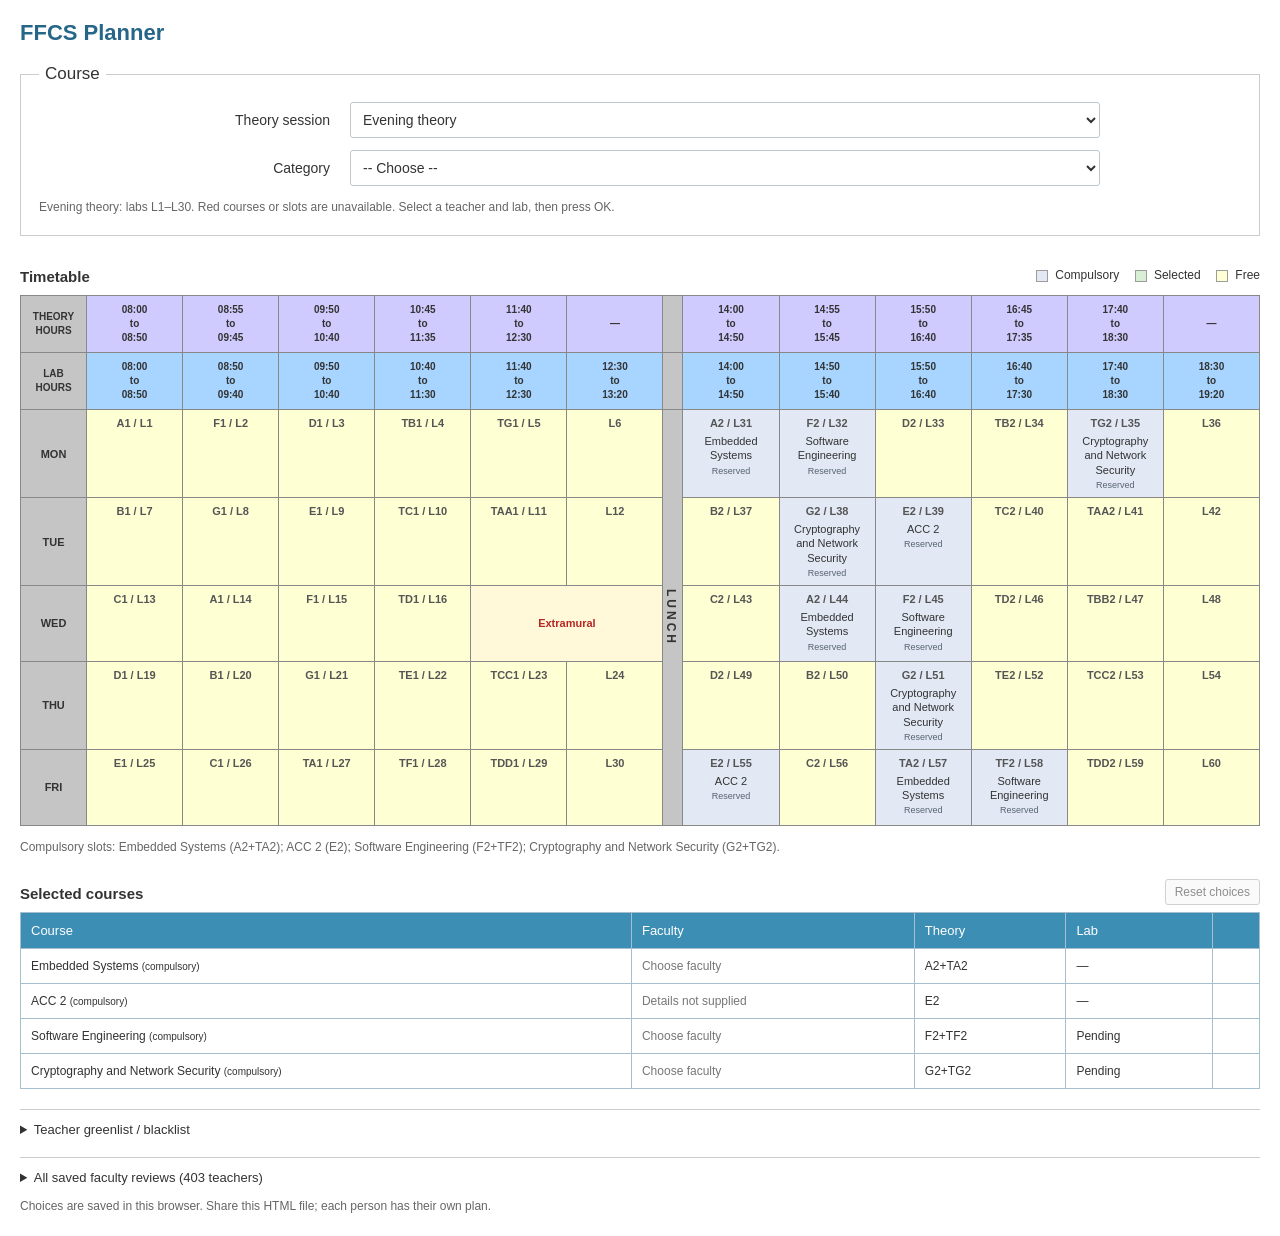
==== commit a6f1e955: "Import faculty reviews with blacklist priority and review dropdowns" ====
--- a/index.html
+++ b/index.html
@@ -1,5 +1,8 @@
 <!doctype html>
 <html lang="en"><head><meta charset="utf-8"><meta name="viewport" content="width=device-width,initial-scale=1"><title>FFCS Planner</title><style>*{box-sizing:border-box}body{margin:20px;font:14px Arial,Helvetica,sans-serif;color:#333;background:#fff}h1{font-size:22px;color:#266689;margin:0 0 18px}h2{font-size:15px;font-weight:600;margin:14px 0 10px}fieldset{min-inline-size:0;border:1px solid #ccc;padding:18px;margin:0 0 18px}legend{font-size:17px;padding:0 6px}button,select,input,textarea{font:inherit}button{cursor:pointer;background:#f6f6f6;border:1px solid #aaa;border-radius:3px;padding:7px 15px;color:#333}button:hover{background:#e9f2f8}button:disabled{cursor:not-allowed;opacity:.55}input,textarea,select{border:1px solid #bfc7cd;border-radius:3px;padding:8px;background:#fff;color:#333}button:focus-visible,input:focus-visible,select:focus-visible,textarea:focus-visible{outline:2px solid #2382b6;outline-offset:2px}.selectors{display:grid;grid-template-columns:150px minmax(240px,750px);align-items:center;gap:12px 20px;justify-content:center}.selectors>label{text-align:right}select{width:100%;min-width:0}.course-field{position:relative;min-width:0}#courseTrigger{display:flex;justify-content:space-between;gap:10px;width:100%;text-align:left;align-items:center;background:#fff;padding:9px 10px;border-color:#bfc7cd}.course-menu{position:absolute;top:calc(100% + 3px);left:0;right:0;border:1px solid #aaa;background:#fff;z-index:10;box-shadow:0 4px 12px #0002}.course-menu input{margin:8px;width:calc(100% - 16px)}#courseOptions{max-height:325px;overflow:auto}.course-option{display:block;width:100%;text-align:left;border:0;border-radius:0;border-top:1px solid #eee;padding:10px 12px;background:#fff;font-size:13px}.course-option:hover{background:#e8f3fa}.course-option[aria-selected=true]{background:#e5f1fa}.course-option.unavailable{color:#b52626}.course-option .slots{display:block;font-size:12px;margin-top:4px;color:#666}.slot-unavailable{color:#c12020;font-weight:bold}.slot-tag{display:inline-block;margin-right:9px}.lab-label{font-size:12px;color:#666;margin-left:6px}.course-option.unavailable .lab-label{color:#a34d4d}.note{font-size:12px;color:#666;margin:12px 0 0;line-height:1.6}.table-scroll{min-width:0;max-width:100%;overflow:auto}table{border-collapse:collapse;width:100%;font-size:13px}th,td{border:1px solid #a5bfcf;padding:10px;text-align:left}th{background:#3c8eb5;color:#fff;font-weight:normal}#facultyTable{min-width:800px}.allocation-scroll{max-height:310px}#facultyTable th{position:sticky;top:0;z-index:1}#facultyTable td{vertical-align:middle}#facultyTable input[type=radio]{width:17px;height:17px;accent-color:#287ba7}#facultyTable select{min-width:175px;font-size:12px;padding:7px}.reason{display:block;font-size:11px;line-height:1.5;margin-top:5px;color:#b52626}.green-row td{background:#eff8ed;color:#28622c}.red-row td{background:#fff2f2;color:#b52626}.current-row td{box-shadow:inset 0 1px #a4c8de;background:#eef5fb}.confirm-row{display:flex;align-items:center;justify-content:space-between;gap:15px;padding-top:12px}#confirm{padding:7px 35px;background:#3c8eb5;border-color:#3c8eb5;color:#fff}#message{margin:0;font-size:13px;line-height:1.6;color:#22692b}#message.error{color:#b52626}.timetable-heading,.plan-heading{display:flex;justify-content:space-between;align-items:center;gap:15px}.timetable-heading>span{font-size:12px;white-space:nowrap}.swatch{display:inline-block;width:12px;height:12px;margin:0 4px 0 12px;border:1px solid #9c9c9c;vertical-align:middle}.swatch.reserved{background:#e2e8f4}.swatch.booked{background:#d9efd5}.swatch.empty{background:#ffffd4}#timetable{table-layout:fixed;min-width:1150px;border:1px solid #666;font-size:11px}#timetable th,#timetable td{border:1px solid #888;padding:7px 4px;text-align:center}#timetable thead th{font-size:10px;line-height:1.4;font-weight:bold;color:#333}#timetable .theory-hours th{background:#d0cbff}#timetable .lab-hours th{background:#a7d5ff}#timetable .day-heading{width:66px;background:#c5c5c5!important;color:#333;font-weight:bold}#timetable .lunch-heading{width:20px;background:#c5c5c5!important}#timetable .lunch{background:#c5c5c5;writing-mode:vertical-rl;font-size:12px;letter-spacing:3px;font-weight:bold}#timetable td{height:76px;vertical-align:top;background:#ffffd4}#timetable td.reserved{background:#e2e8f4}#timetable td.booked{background:#d9efd5}#timetable td.extramural{background:#fff9d9;color:#b52626;vertical-align:middle;font-weight:bold}.cell-codes{font-weight:bold;color:#555}.cell-course{display:block;font-size:11px;line-height:1.3;margin-top:5px;overflow-wrap:anywhere}.cell-info{display:block;font-size:9px;color:#576470;margin-top:3px;overflow-wrap:anywhere}.plan-heading{margin-top:14px}.plan-heading button{font-size:12px;padding:5px 9px}#selectedTable{min-width:670px}#selectedTable td{font-size:12px}#selectedTable button{font-size:11px;padding:4px 8px}.pending{color:#777}details{border-top:1px solid #ccc;margin-top:20px;padding-top:12px}summary{cursor:pointer;font-size:13px}.teacher-lists{display:grid;grid-template-columns:1fr 1fr;gap:15px;max-width:850px;margin:12px 0}.teacher-lists label{font-size:13px}.teacher-lists textarea{display:block;margin-top:6px;width:100%;font-size:12px;resize:vertical}#listStatus{margin-left:10px;font-size:12px;color:#28622c}#saveStatus{margin-bottom:20px}[hidden]{display:none!important}@media(max-width:650px){body{margin:12px;font-size:13px}fieldset{padding:12px}.selectors{grid-template-columns:1fr;gap:7px}.selectors>label{text-align:left;margin-top:5px}.timetable-heading{align-items:flex-start}.timetable-heading>span{font-size:10px;white-space:normal;max-width:200px;line-height:2}.swatch{margin-left:4px;width:10px;height:10px}.teacher-lists{grid-template-columns:1fr}.course-option{font-size:12px}.timetable-heading h2{margin-top:4px}#courseTrigger{font-size:12px}}
+#facultyTable{min-width:1050px}.caution-row td{background:#fff8e8}.source-tag{display:inline-block;font-size:10px;padding:2px 5px;border:1px solid #ccc;border-radius:3px;margin:5px 4px 2px 0;line-height:1.5}.tag-black{color:#a51f1f;background:#ffeded;border-color:#eab9b9}.tag-green{color:#21672d;background:#edf8ee;border-color:#b9d9be}.tag-average{color:#806600;background:#fff9d8;border-color:#dfd29b}.tag-chill{color:#24649a;background:#edf5ff;border-color:#b9d0e6}.fit-summary{display:block;font-size:10px;margin-top:3px;max-width:230px}.fit-black,.fit-avoid,.blacklist-warning{color:#a51f1f}.fit-caution,.fit-mixed{color:#90600a}.fit-good,.fit-potential{color:#2a6634}.fit-unknown{color:#666}.faculty-reviews{border:0;margin:0;padding:0;min-width:150px}.faculty-reviews summary{font-size:12px;color:#25688d;white-space:nowrap}.review-panel{font-size:12px;line-height:1.6;width:390px;max-height:330px;overflow:auto;background:#fff;border:1px solid #bbcbd4;padding:12px;margin-top:7px;color:#333;white-space:normal}.review-panel p{margin:4px 0 8px}.review-panel ul{padding-left:18px;margin:6px 0}.review-panel li{margin-bottom:7px}.review-priority{padding:9px;background:#fff4df;border:1px solid #e3c996;margin-bottom:12px}.review-priority li>div{margin:3px 0}.review-priority small,.review-source>small{display:block;font-size:10px;color:#666}.review-source{border-top:1px solid #ddd;padding-top:8px;margin-top:10px}.review-source>strong{font-size:11px}.review-small{font-size:11px;color:#666}.fit-label{margin-top:10px}.review-notice{color:#a52626;border:1px solid #e6b9b9;padding:9px;margin-bottom:14px}#reviewSearch{display:block;width:min(100%,600px);margin-top:12px}.library-faculty{margin:12px 0;padding:10px;border:1px solid #d5d5d5}.library-faculty>strong{margin-right:10px}.library-faculty .faculty-reviews{margin-top:7px}.library-faculty .review-panel{width:min(100%,800px)}.library-faculty>.pending{display:block}.review-source li,.review-priority li{overflow-wrap:anywhere}
+
+.allocation-scroll:has(.faculty-reviews[open]){max-height:650px}
 </style></head>
 <body>
 <h1>FFCS Planner</h1>
@@ -10,16 +13,18 @@
 <label id="courseLabel" for="courseTrigger" hidden>Course list</label><div id="courseField" class="course-field" hidden><button id="courseTrigger" type="button" aria-haspopup="listbox" aria-expanded="false" aria-controls="courseOptions">-- Choose -- <span aria-hidden="true">▾</span></button><div id="courseMenu" class="course-menu" hidden><input id="courseSearch" placeholder="Search courses" aria-label="Search courses" autocomplete="off"><div id="courseOptions" role="listbox" aria-labelledby="courseLabel"></div></div></div>
 </div>
 <p id="labRule" class="note"></p>
-<div id="allocation" hidden><h2 id="courseHeading"></h2><div class="table-scroll allocation-scroll"><table id="facultyTable"><thead><tr><th>Slot Detail</th><th>Venue</th><th>Faculty</th><th>Course Type</th><th>Lab Slot</th><th>Lab Venue / Type</th><th>Select</th></tr></thead><tbody id="facultyRows"></tbody></table></div><div class="confirm-row"><p id="message" role="status" aria-live="polite"></p><button id="confirm" type="button">OK</button></div></div>
+<div id="allocation" hidden><h2 id="courseHeading"></h2><p class="note" id="courseNote" hidden></p><div class="table-scroll allocation-scroll"><table id="facultyTable"><thead><tr><th>Slot Detail</th><th>Venue</th><th>Faculty</th><th>Course Type</th><th>Lab Slot</th><th>Lab Venue / Type</th><th>Reviews</th><th>Select</th></tr></thead><tbody id="facultyRows"></tbody></table></div><div class="confirm-row"><p id="message" role="status" aria-live="polite"></p><button id="confirm" type="button">OK</button></div></div>
 </fieldset>
+<p class="note review-notice" id="reviewNotice" role="status" hidden></p>
 <div class="timetable-heading"><h2>Timetable</h2><span><i class="swatch reserved"></i> Compulsory <i class="swatch booked"></i> Selected <i class="swatch empty"></i> Free</span></div>
 <div class="table-scroll"><table id="timetable" aria-label="Weekly timetable"><thead id="timetableHead"></thead><tbody id="timetableBody"></tbody></table></div>
 <p class="note" id="reservedNote"></p>
 <div class="plan-heading"><h2>Selected courses</h2><button id="reset" type="button">Reset choices</button></div>
 <div class="table-scroll"><table id="selectedTable"><thead><tr><th>Course</th><th>Faculty</th><th>Theory</th><th>Lab</th><th></th></tr></thead><tbody id="selectedRows"></tbody></table></div>
-<details><summary>Teacher greenlist / blacklist</summary><div class="teacher-lists"><label>Greenlist<textarea id="greenlist" rows="5" placeholder="One teacher per line or separated by commas"></textarea></label><label>Blacklist<textarea id="blacklist" rows="5" placeholder="One teacher per line or separated by commas"></textarea></label></div><button id="saveLists" type="button">Save lists</button><span id="listStatus" role="status"></span></details>
+<details><summary>Teacher greenlist / blacklist</summary><p class="note">Explicit blacklists from imported sources always apply, even if a teacher is on your manual greenlist.</p><div class="teacher-lists"><label>Greenlist<textarea id="greenlist" rows="5" placeholder="One teacher per line or separated by commas"></textarea></label><label>Blacklist<textarea id="blacklist" rows="5" placeholder="One teacher per line or separated by commas"></textarea></label></div><button id="saveLists" type="button">Save lists</button><span id="listStatus" role="status"></span></details>
+<details id="reviewLibrary"><summary id="reviewLibrarySummary">All saved faculty reviews</summary><p class="note">Preferences: predictable and fair; lenient lab marking; moderate theory marking and class averages. Lab DAs preferred. Reports of recurring lab tests are shown first. Original source tags are retained.</p><input id="reviewSearch" type="search" placeholder="Search a faculty name" aria-label="Search saved faculty reviews"><div id="reviewSearchResults"></div></details>
 <p class="note" id="saveStatus">Choices are saved in this browser. Share this HTML file; each person has their own plan.</p>
-<script>const FFCS_DATA = [{"id":"crypto-theory-lab","name":"Cryptography and Network Security","category":"DC","codes":["BCSE309L","BCSE309P"],"sections":[{"slot":"G1+TG1","venue":"SJT626","faculty":"BERLIN M A","type":"TH","id":"crypto-theory-lab-6"},{"slot":"G1+TG1","venue":"SJT602A","faculty":"BHUVANESWARI M","type":"TH","id":"crypto-theory-lab-25"},{"slot":"G1+TG1","venue":"SJT502","faculty":"DEEPIKAA S","type":"TH","id":"crypto-theory-lab-14"},{"slot":"G2+TG2","venue":"SJT502","faculty":"DEEPIKAA S","type":"TH","id":"crypto-theory-lab-15"},{"slot":"G2+TG2","venue":"SJT522","faculty":"JAYA SUBALAKSHMI R","type":"TH","id":"crypto-theory-lab-24"},{"slot":"G1+TG1","venue":"SJT504","faculty":"JAYASHREE J","type":"TH","id":"crypto-theory-lab-9"},{"slot":"G2+TG2","venue":"SJT504","faculty":"JAYASHREE J","type":"TH","id":"crypto-theory-lab-1"},{"slot":"G1+TG1","venue":"SJT521","faculty":"JENICKA S","type":"TH","id":"crypto-theory-lab-22"},{"slot":"G2+TG2","venue":"SJT521","faculty":"JENICKA S","type":"TH","id":"crypto-theory-lab-23"},{"slot":"G2+TG2","venue":"SJT603","faculty":"KOVENDAN A.K.P","type":"TH","id":"crypto-theory-lab-4"},{"slot":"G2+TG2","venue":"SJT604","faculty":"MADHU VISWANATHAM V","type":"TH","id":"crypto-theory-lab-19"},{"slot":"G1+TG1","venue":"SJT422","faculty":"MOHANA SUNDARI L","type":"TH","id":"crypto-theory-lab-12"},{"slot":"G2+TG2","venue":"SJT409","faculty":"MURUGAN K","type":"TH","id":"crypto-theory-lab-21"},{"slot":"G1+TG1","venue":"SJT501","faculty":"NARESH K","type":"TH","id":"crypto-theory-lab-0"},{"slot":"G1+TG1","venue":"SJT505","faculty":"NAVAMANI T M","type":"TH","id":"crypto-theory-lab-10"},{"slot":"G2+TG2","venue":"SJT424","faculty":"RAMANI S","type":"TH","id":"crypto-theory-lab-16"},{"slot":"G1+TG1","venue":"SJT513","faculty":"RUBY D","type":"TH","id":"crypto-theory-lab-11"},{"slot":"G2+TG2","venue":"SJT513","faculty":"RUBY D","type":"TH","id":"crypto-theory-lab-18"},{"slot":"G2+TG2","venue":"SJT627","faculty":"SARWESH P","type":"TH","id":"crypto-theory-lab-26"},{"slot":"G2+TG2","venue":"SJT501","faculty":"SASIKALA.R","type":"TH","id":"crypto-theory-lab-17"},{"slot":"G1+TG1","venue":"SJT508","faculty":"SELVI M","type":"TH","id":"crypto-theory-lab-20"},{"slot":"G2+TG2","venue":"SJT602A","faculty":"SOMASUNDARAM S K","type":"TH","id":"crypto-theory-lab-8"},{"slot":"G2+TG2","venue":"SJT422","faculty":"SRIHARI MANDAVA","type":"TH","id":"crypto-theory-lab-13"},{"slot":"G1+TG1","venue":"SJT619","faculty":"SURESH A","type":"TH","id":"crypto-theory-lab-2"},{"slot":"G2+TG2","venue":"SJT601","faculty":"THAMIZHARASAN S","type":"TH","id":"crypto-theory-lab-7"},{"slot":"G1+TG1","venue":"SJT503","faculty":"VIJAYASHREE J","type":"TH","id":"crypto-theory-lab-3"},{"slot":"G2+TG2","venue":"SJT503","faculty":"VIJAYASHREE J","type":"TH","id":"crypto-theory-lab-5"},{"slot":"L31+L32","venue":"SJT317","faculty":"BERLIN M A","type":"LO","id":"crypto-theory-lab-64"},{"slot":"L51+L52","venue":"SJT317","faculty":"BHUVANESWARI M","type":"LO","id":"crypto-theory-lab-53"},{"slot":"L23+L24","venue":"SJT318","faculty":"DEEPIKAA S","type":"LO","id":"crypto-theory-lab-34"},{"slot":"L43+L44","venue":"SJT316","faculty":"DEEPIKAA S","type":"LO","id":"crypto-theory-lab-39"},{"slot":"L9+L10","venue":"SJT416","faculty":"ILAYARAJA V","type":"LO","id":"crypto-theory-lab-46"},{"slot":"L37+L38","venue":"SJT515","faculty":"ISLABUDEEN M","type":"LO","id":"crypto-theory-lab-44"},{"slot":"L55+L56","venue":"SJT416","faculty":"JAYA SUBALAKSHMI R","type":"LO","id":"crypto-theory-lab-42"},{"slot":"L57+L58","venue":"SJT416","faculty":"JAYASHREE J","type":"LO","id":"crypto-theory-lab-47"},{"slot":"L13+L14","venue":"SJT419","faculty":"JENICKA S","type":"LO","id":"crypto-theory-lab-50"},{"slot":"L49+L50","venue":"SJT419","faculty":"JENICKA S","type":"LO","id":"crypto-theory-lab-57"},{"slot":"L13+L14","venue":"SJT317","faculty":"KOVENDAN A.K.P","type":"LO","id":"crypto-theory-lab-28"},{"slot":"L41+L42","venue":"SJT317","faculty":"KOVENDAN A.K.P","type":"LO","id":"crypto-theory-lab-59"},{"slot":"L29+L30","venue":"SJT318","faculty":"KRISHNAMOORTHY A","type":"LO","id":"crypto-theory-lab-33"},{"slot":"L9+L10","venue":"SJT318","faculty":"MADHU VISWANATHAM V","type":"LO","id":"crypto-theory-lab-29"},{"slot":"L7+L8","venue":"SJT318","faculty":"MARIAPPAN R","type":"LO","id":"crypto-theory-lab-32"},{"slot":"L55+L56","venue":"SJT318","faculty":"MOHANA SUNDARI L","type":"LO","id":"crypto-theory-lab-65"},{"slot":"L1+L2","venue":"SJT419","faculty":"MURUGAN K","type":"LO","id":"crypto-theory-lab-60"},{"slot":"L41+L42","venue":"SJT419","faculty":"MURUGAN K","type":"LO","id":"crypto-theory-lab-61"},{"slot":"L39+L40","venue":"SJT318","faculty":"NARESH K","type":"LO","id":"crypto-theory-lab-66"},{"slot":"L49+L50","venue":"SJT318","faculty":"NITHYA N S","type":"LO","id":"crypto-theory-lab-36"},{"slot":"L15+L16","venue":"SJT416","faculty":"RAMANI S","type":"LO","id":"crypto-theory-lab-41"},{"slot":"L45+L46","venue":"SJT416","faculty":"RAMANI S","type":"LO","id":"crypto-theory-lab-31"},{"slot":"L25+L26","venue":"SJT419","faculty":"RUBY D","type":"LO","id":"crypto-theory-lab-49"},{"slot":"L31+L32","venue":"SJT419","faculty":"RUBY D","type":"LO","id":"crypto-theory-lab-56"},{"slot":"L53+L54","venue":"SJT317","faculty":"S M FAROOQ","type":"LO","id":"crypto-theory-lab-62"},{"slot":"L15+L16","venue":"SJT318","faculty":"SANTHI H","type":"LO","id":"crypto-theory-lab-67"},{"slot":"L19+L20","venue":"SJT316","faculty":"SARWESH P","type":"LO","id":"crypto-theory-lab-40"},{"slot":"L21+L22","venue":"SJT318","faculty":"SASIKALA.R","type":"LO","id":"crypto-theory-lab-35"},{"slot":"L33+L34","venue":"SJT318","faculty":"SATISH C.J","type":"LO","id":"crypto-theory-lab-30"},{"slot":"L27+L28","venue":"SJT318","faculty":"SELVI M","type":"LO","id":"crypto-theory-lab-48"},{"slot":"L57+L58","venue":"SJT318","faculty":"SELVI M","type":"LO","id":"crypto-theory-lab-55"},{"slot":"L27+L28","venue":"SJT318","faculty":"SELVIM","type":"LO","id":"crypto-theory-lab-54"},{"slot":"L5+L6","venue":"SJT317","faculty":"SOMASUNDARAM S K","type":"LO","id":"crypto-theory-lab-52"},{"slot":"L3+L4","venue":"SJT419","faculty":"SREETHAR S","type":"LO","id":"crypto-theory-lab-51"},{"slot":"L47+L48","venue":"SJT419","faculty":"SREETHAR S","type":"LO","id":"crypto-theory-lab-58"},{"slot":"L35+L36","venue":"SJT318","faculty":"SURESH A","type":"LO","id":"crypto-theory-lab-27"},{"slot":"L29+L30","venue":"SJT316","faculty":"THAMIZHARASAN S","type":"LO","id":"crypto-theory-lab-38"},{"slot":"L25+L26","venue":"SJT416","faculty":"THANGARAMYA K","type":"LO","id":"crypto-theory-lab-63"},{"slot":"L47+L48","venue":"SJT316","faculty":"UMAMAHESWARI M","type":"LO","id":"crypto-theory-lab-37"},{"slot":"L23+L24","venue":"SJT416","faculty":"VIJAYASHREE J","type":"LO","id":"crypto-theory-lab-43"},{"slot":"L31+L32","venue":"SJT416","faculty":"VIJAYASHREE J","type":"LO","id":"crypto-theory-lab-45"}],"sources":["DC/Crypto Theory + Lab/Screenshot 2026-10-28 at 9.51.24 PM.png","DC/Crypto Theory + Lab/Screenshot 2026-10-28 at 9.51.30 PM.png","DC/Crypto Theory + Lab/Screenshot 2026-10-28 at 9.51.34 PM.png","DC/Crypto Theory + Lab/Screenshot 2026-10-28 at 9.51.58 PM.png","DC/Crypto Theory + Lab/Screenshot 2026-10-28 at 9.52.02 PM.png","DC/Crypto Theory + Lab/Screenshot 2026-10-28 at 9.52.06 PM.png"],"hasLab":true,"eveningSlots":["G2"],"morningSlots":["G1"],"overviewSlot":null,"requiredSlot":"G2"},{"id":"embedded-theory","name":"Embedded Systems","category":"DC","codes":["BCSE305L"],"sections":[{"slot":"A1+TA1","venue":"SJT424","faculty":"AJITHA D","type":"TH","id":"embedded-theory-5"},{"slot":"A1+TA1","venue":"SJT423","faculty":"ANURADHA G","type":"TH","id":"embedded-theory-2"},{"slot":"A2+TA2","venue":"SJT424","faculty":"ANUSHA N","type":"TH","id":"embedded-theory-3"},{"slot":"A1+TA1","venue":"SJT505","faculty":"BALAJI N","type":"TH","id":"embedded-theory-9"},{"slot":"A2+TA2","venue":"SJT505","faculty":"BALAJI N","type":"TH","id":"embedded-theory-11"},{"slot":"A1+TA1","venue":"SJT602A","faculty":"BANUPRIYA R","type":"TH","id":"embedded-theory-26"},{"slot":"A2+TA2","venue":"SJT602A","faculty":"BANUPRIYA R","type":"TH","id":"embedded-theory-27"},{"slot":"A1+TA1","venue":"SJT521","faculty":"GAYATHRI S","type":"TH","id":"embedded-theory-20"},{"slot":"A2+TA2","venue":"SJT521","faculty":"GAYATHRI S","type":"TH","id":"embedded-theory-16"},{"slot":"A1+TA1","venue":"SJT617","faculty":"HELENSHARMILA A","type":"TH","id":"embedded-theory-36"},{"slot":"A2+TA2","venue":"SJT617","faculty":"HELENSHARMILA A","type":"TH","id":"embedded-theory-37"},{"slot":"A1+TA1","venue":"SJT601","faculty":"JIM SOLOMON RAJA D","type":"TH","id":"embedded-theory-34"},{"slot":"A2+TA2","venue":"SJT601","faculty":"JIM SOLOMON RAJA D","type":"TH","id":"embedded-theory-42"},{"slot":"A2+TA2","venue":"SJT602","faculty":"KALPANA V","type":"TH","id":"embedded-theory-40"},{"slot":"A1+TA1","venue":"SJT502","faculty":"KOPPERUNDEVI N","type":"TH","id":"embedded-theory-7"},{"slot":"A2+TA2","venue":"SJT502","faculty":"KOPPERUNDEVI N","type":"TH","id":"embedded-theory-47"},{"slot":"A1+TA1","venue":"SJT602","faculty":"LAKSHMI S","type":"TH","id":"embedded-theory-39"},{"slot":"A1+TA1","venue":"SJT627","faculty":"MARIAPPAN R","type":"TH","id":"embedded-theory-38"},{"slot":"A1+TA1","venue":"SJT607","faculty":"MOHAMED YOUSUFF A R","type":"TH","id":"embedded-theory-30"},{"slot":"A2+TA2","venue":"SJT607","faculty":"MOHAMED YOUSUFF A R","type":"TH","id":"embedded-theory-41"},{"slot":"A2+TA2","venue":"SJT421","faculty":"MOHAN KUMAR P","type":"TH","id":"embedded-theory-13"},{"slot":"A1+TA1","venue":"SJT504","faculty":"MOHANA SUNDARI L","type":"TH","id":"embedded-theory-18"},{"slot":"A2+TA2","venue":"SJT504","faculty":"MOHANA SUNDARI L","type":"TH","id":"embedded-theory-14"},{"slot":"A1+TA1","venue":"SJT501","faculty":"MUCHENEDI HARI KISHOR","type":"TH","id":"embedded-theory-6"},{"slot":"A2+TA2","venue":"SJT501","faculty":"MUCHENEDI HARI KISHOR","type":"TH","id":"embedded-theory-4"},{"slot":"A1+TA1","venue":"SJT421","faculty":"NARAYANAMOORTHI M","type":"TH","id":"embedded-theory-0"},{"slot":"A2+TA2","venue":"SJT422","faculty":"NARESH K","type":"TH","id":"embedded-theory-1"},{"slot":"A1+TA1","venue":"SJT603","faculty":"NITHYA K","type":"TH","id":"embedded-theory-35"},{"slot":"A2+TA2","venue":"SJT603","faculty":"NITHYA K","type":"TH","id":"embedded-theory-44"},{"slot":"A2+TA2","venue":"SJT626","faculty":"NITHYA N S","type":"TH","id":"embedded-theory-33"},{"slot":"A1+TA1","venue":"SJT503","faculty":"PUSHPA GOTHWAL","type":"TH","id":"embedded-theory-24"},{"slot":"A2+TA2","venue":"SJT503","faculty":"PUSHPA GOTHWAL","type":"TH","id":"embedded-theory-8"},{"slot":"A1+TA1","venue":"SJT619","faculty":"RADHAKRISHNA MOHANTY","type":"TH","id":"embedded-theory-43"},{"slot":"A2+TA2","venue":"SJT619","faculty":"RADHAKRISHNA MOHANTY","type":"TH","id":"embedded-theory-31"},{"slot":"A1+TA1","venue":"SJT508","faculty":"RAGAVAN K","type":"TH","id":"embedded-theory-25"},{"slot":"A2+TA2","venue":"SJT508","faculty":"RAGAVAN K","type":"TH","id":"embedded-theory-15"},{"slot":"A2+TA2","venue":"SJT423","faculty":"RAJAKUMAR K","type":"TH","id":"embedded-theory-48"},{"slot":"A1+TA1","venue":"SJT626","faculty":"SARWESH P","type":"TH","id":"embedded-theory-32"},{"slot":"A1+TA1","venue":"SJT415","faculty":"SHARMILA C","type":"TH","id":"embedded-theory-22"},{"slot":"A2+TA2","venue":"SJT415","faculty":"SHARMILA C","type":"TH","id":"embedded-theory-23"},{"slot":"A1+TA1","venue":"SJT308","faculty":"SHOBHA REKH","type":"TH","id":"embedded-theory-46"},{"slot":"A1+TA1","venue":"SJT522","faculty":"SIVARANJANI A","type":"TH","id":"embedded-theory-12"},{"slot":"A2+TA2","venue":"SJT522","faculty":"SIVARANJANI A","type":"TH","id":"embedded-theory-21"},{"slot":"A1+TA1","venue":"SJT513","faculty":"SUNIJA A P","type":"TH","id":"embedded-theory-19"},{"slot":"A2+TA2","venue":"SJT513","faculty":"SUNIJA A P","type":"TH","id":"embedded-theory-10"},{"slot":"A2+TA2","venue":"SJT627","faculty":"SURESH A","type":"TH","id":"embedded-theory-45"},{"slot":"A1+TA1","venue":"SJT604","faculty":"SYAMASUDHA VEERAGANDHAM","type":"TH","id":"embedded-theory-28"},{"slot":"A2+TA2","venue":"SJT604","faculty":"SYAMASUDHA VEERAGANDHAM","type":"TH","id":"embedded-theory-29"},{"slot":"A1+TA1","venue":"SJT422","faculty":"YOKESH BABU S","type":"TH","id":"embedded-theory-17"}],"sources":["DC/Embedded Theory/Screenshot 2026-10-28 at 9.48.17 PM.png","DC/Embedded Theory/Screenshot 2026-10-28 at 9.48.25 PM.png","DC/Embedded Theory/Screenshot 2026-10-28 at 9.48.30 PM.png"],"hasLab":false,"eveningSlots":["A2"],"morningSlots":["A1"],"overviewSlot":null,"requiredSlot":"A2"},{"id":"software-theory-lab","name":"Software Engineering","category":"DC","codes":["BCSE301L","BCSE301P"],"sections":[{"slot":"F2+TF2","venue":"SJT619","faculty":"ADRIJA BHATTACHARYA","type":"TH","id":"software-theory-lab-32"},{"slot":"F2+TF2","venue":"SJT503","faculty":"AJITHA D","type":"TH","id":"software-theory-lab-13"},{"slot":"F1+TF1","venue":"SJT423","faculty":"ANAND BIHARI","type":"TH","id":"software-theory-lab-12"},{"slot":"F1+TF1","venue":"SJT505","faculty":"ANTO S","type":"TH","id":"software-theory-lab-20"},{"slot":"F1+TF1","venue":"SJT504","faculty":"ARIVOLI A","type":"TH","id":"software-theory-lab-10"},{"slot":"F2+TF2","venue":"SJT504","faculty":"ARIVOLI A","type":"TH","id":"software-theory-lab-11"},{"slot":"F1+TF1","venue":"SJT627","faculty":"ARUN PRASATH G","type":"TH","id":"software-theory-lab-22"},{"slot":"F2+TF2","venue":"SJT627","faculty":"ARUN PRASATH G","type":"TH","id":"software-theory-lab-28"},{"slot":"F1+TF1","venue":"SJT424","faculty":"BAIJU B V","type":"TH","id":"software-theory-lab-3"},{"slot":"F2+TF2","venue":"SJT424","faculty":"BAIJU B V","type":"TH","id":"software-theory-lab-2"},{"slot":"F1+TF1","venue":"SJT617","faculty":"BHAWANA TYAGI","type":"TH","id":"software-theory-lab-34"},{"slot":"F2+TF2","venue":"SJT617","faculty":"BHAWANA TYAGI","type":"TH","id":"software-theory-lab-26"},{"slot":"F1+TF1","venue":"SJT607","faculty":"DEEPA D","type":"TH","id":"software-theory-lab-30"},{"slot":"F2+TF2","venue":"SJT607","faculty":"DEEPA D","type":"TH","id":"software-theory-lab-31"},{"slot":"F1+TF1","venue":"SJT315","faculty":"DIVYA MEENA S","type":"TH","id":"software-theory-lab-37"},{"slot":"F2+TF2","venue":"SJT501","faculty":"KAKELLI ANIL KUMAR","type":"TH","id":"software-theory-lab-9"},{"slot":"F2+TF2","venue":"SJT422","faculty":"KANNADASAN R","type":"TH","id":"software-theory-lab-0"},{"slot":"F2+TF2","venue":"SJT602","faculty":"MISHA CHANDAR B","type":"TH","id":"software-theory-lab-27"},{"slot":"F1+TF1","venue":"SJT513","faculty":"MOHANKUMAR B","type":"TH","id":"software-theory-lab-24"},{"slot":"F2+TF2","venue":"SJT513","faculty":"MOHANKUMAR B","type":"TH","id":"software-theory-lab-16"},{"slot":"F2+TF2","venue":"SJT423","faculty":"MYTHILI T","type":"TH","id":"software-theory-lab-7"},{"slot":"F1+TF1","venue":"SJT604","faculty":"NAGA PRIYADARSINI R","type":"TH","id":"software-theory-lab-25"},{"slot":"F2+TF2","venue":"SJT604","faculty":"NAGA PRIYADARSINI R","type":"TH","id":"software-theory-lab-33"},{"slot":"F1+TF1","venue":"SJT601","faculty":"NAVEEN KUMAR S","type":"TH","id":"software-theory-lab-38"},{"slot":"F2+TF2","venue":"SJT522","faculty":"NAVEENKUMAR J","type":"TH","id":"software-theory-lab-17"},{"slot":"F1+TF1","venue":"SJT508","faculty":"PARTHIBAN K","type":"TH","id":"software-theory-lab-19"},{"slot":"F2+TF2","venue":"SJT508","faculty":"PARTHIBAN K","type":"TH","id":"software-theory-lab-1"},{"slot":"F2+TF2","venue":"SJT603","faculty":"PRABIN S M","type":"TH","id":"software-theory-lab-29"},{"slot":"F1+TF1","venue":"SJT501","faculty":"RAMANATHAN L","type":"TH","id":"software-theory-lab-6"},{"slot":"F1+TF1","venue":"SJT422","faculty":"SARAVANAGURU RA.K","type":"TH","id":"software-theory-lab-5"},{"slot":"F1+TF1","venue":"SJT502","faculty":"SATHYARAJ R","type":"TH","id":"software-theory-lab-14"},{"slot":"F1+TF1","venue":"SJT503","faculty":"SENTHILNATHAN P","type":"TH","id":"software-theory-lab-18"},{"slot":"F2+TF2","venue":"SJT502","faculty":"SENTHILNATHAN P","type":"TH","id":"software-theory-lab-15"},{"slot":"F2+TF2","venue":"SJT415","faculty":"SHOBHA REKH","type":"TH","id":"software-theory-lab-36"},{"slot":"F2+TF2","venue":"SJT626","faculty":"SUDHAKAR K","type":"TH","id":"software-theory-lab-23"},{"slot":"F1+TF1","venue":"SJT421","faculty":"SWARNALATHA P","type":"TH","id":"software-theory-lab-4"},{"slot":"F1+TF1","venue":"SJT602","faculty":"USHUS ELIZEBETH ZACHARIAH","type":"TH","id":"software-theory-lab-35"},{"slot":"F2+TF2","venue":"SJT421","faculty":"USHUS ELIZEBETH ZACHARIAH","type":"TH","id":"software-theory-lab-8"},{"slot":"F1+TF1","venue":"SJT521","faculty":"VETRISELVI T","type":"TH","id":"software-theory-lab-21"},{"slot":"F2+TF2","venue":"SJT521","faculty":"VETRISELVI T","type":"TH","id":"software-theory-lab-39"},{"slot":"L23+L24","venue":"SJT317","faculty":"ADRIJA BHATTACHARYA","type":"LO","id":"software-theory-lab-69"},{"slot":"L51+L52","venue":"SJT416","faculty":"ADRIJA BHATTACHARYA","type":"LO","id":"software-theory-lab-41"},{"slot":"L29+L30","venue":"SJT417","faculty":"AJITHA D","type":"LO","id":"software-theory-lab-66"},{"slot":"L33+L34","venue":"SJT316","faculty":"ANAND BIHARI","type":"LO","id":"software-theory-lab-58"},{"slot":"L41+L42","venue":"SJT417","faculty":"ANTO S","type":"LO","id":"software-theory-lab-71"},{"slot":"L5+L6","venue":"SJT622","faculty":"ANTO S","type":"LO","id":"software-theory-lab-53"},{"slot":"L5+L6","venue":"SJT417","faculty":"ARIVOLI A","type":"LO","id":"software-theory-lab-65"},{"slot":"L55+L56","venue":"SJT316","faculty":"ARIVOLI A","type":"LO","id":"software-theory-lab-54"},{"slot":"L53+L54","venue":"SJT316","faculty":"ARUN PRASATH G","type":"LO","id":"software-theory-lab-78"},{"slot":"L9+L10","venue":"SJT417","faculty":"ARUN PRASATH G","type":"LO","id":"software-theory-lab-79"},{"slot":"L23+L24","venue":"SJT316","faculty":"BAIJU B V","type":"LO","id":"software-theory-lab-82"},{"slot":"L51+L52","venue":"SJT316","faculty":"BAIJU B V","type":"LO","id":"software-theory-lab-86"},{"slot":"L25+L26","venue":"SJT417","faculty":"BHAWANA TYAGI","type":"LO","id":"software-theory-lab-76"},{"slot":"L37+L38","venue":"SJT317","faculty":"BHAWANA TYAGI","type":"LO","id":"software-theory-lab-75"},{"slot":"L47+L48","venue":"SJT317","faculty":"DEEPA D","type":"LO","id":"software-theory-lab-74"},{"slot":"L7+L8","venue":"SJT417","faculty":"DEEPA D","type":"LO","id":"software-theory-lab-73"},{"slot":"L45+L46","venue":"SJT316","faculty":"DIVYA MEENA S","type":"LO","id":"software-theory-lab-84"},{"slot":"L13+L14","venue":"SJT316","faculty":"KALAAVATHI B","type":"LO","id":"software-theory-lab-40"},{"slot":"L3+L4","venue":"SJT621","faculty":"KANNADASAN R","type":"LO","id":"software-theory-lab-49"},{"slot":"L1+L2","venue":"SJT316","faculty":"MISHA CHANDAR B","type":"LO","id":"software-theory-lab-59"},{"slot":"L49+L50","venue":"SJT416","faculty":"MISHA CHANDAR B","type":"LO","id":"software-theory-lab-81"},{"slot":"L37+L38","venue":"SJT621","faculty":"MOHANKUMAR B","type":"LO","id":"software-theory-lab-45"},{"slot":"L9+L10","venue":"SJT621","faculty":"MOHANKUMAR B","type":"LO","id":"software-theory-lab-46"},{"slot":"L27+L28","venue":"SJT316","faculty":"MYTHILI T","type":"LO","id":"software-theory-lab-64"},{"slot":"L19+L20","venue":"SJT417","faculty":"NAGA PRIYADARSINI R","type":"LO","id":"software-theory-lab-72"},{"slot":"L35+L36","venue":"SJT317","faculty":"NAGA PRIYADARSINI R","type":"LO","id":"software-theory-lab-68"},{"slot":"L11+L12","venue":"SJT417","faculty":"NAVEEN KUMAR S","type":"LO","id":"software-theory-lab-63"},{"slot":"L11+L12","venue":"SJT622","faculty":"NAVEENKUMAR J","type":"LO","id":"software-theory-lab-62"},{"slot":"L47+L48","venue":"SJT622","faculty":"NAVEENKUMAR J","type":"LO","id":"software-theory-lab-83"},{"slot":"L21+L22","venue":"SJT316","faculty":"PARTHIBAN K","type":"LO","id":"software-theory-lab-55"},{"slot":"L41+L42","venue":"SJT316","faculty":"PARTHIBAN K","type":"LO","id":"software-theory-lab-56"},{"slot":"L51+L52","venue":"SJT622","faculty":"PRABIN S M","type":"LO","id":"software-theory-lab-61"},{"slot":"L9+L10","venue":"SJT316","faculty":"PRABIN S M","type":"LO","id":"software-theory-lab-52"},{"slot":"L1+L2","venue":"SJT219","faculty":"RAJALAKSHMI L","type":"LO","id":"software-theory-lab-80"},{"slot":"L39+L40","venue":"SJT621","faculty":"RAMANATHAN L","type":"LO","id":"software-theory-lab-44"},{"slot":"L31+L32","venue":"SJT621","faculty":"SARAVANAGURU RA.K","type":"LO","id":"software-theory-lab-43"},{"slot":"L43+L44","venue":"SJT621","faculty":"SATHYARAJ R","type":"LO","id":"software-theory-lab-57"},{"slot":"L49+L50","venue":"SJT316","faculty":"SENTHILNATHAN P","type":"LO","id":"software-theory-lab-50"},{"slot":"L7+L8","venue":"SJT316","faculty":"SENTHILNATHAN P","type":"LO","id":"software-theory-lab-51"},{"slot":"L21+L22","venue":"SJT622","faculty":"SHOBHA REKH","type":"LO","id":"software-theory-lab-67"},{"slot":"L25+L26","venue":"SJT316","faculty":"SUDHAKAR K","type":"LO","id":"software-theory-lab-77"},{"slot":"L53+L54","venue":"SJT417","faculty":"SUDHAKAR K","type":"LO","id":"software-theory-lab-70"},{"slot":"L49+L50","venue":"SJT516","faculty":"SWARNALATHA P","type":"LO","id":"software-theory-lab-42"},{"slot":"L21+L22","venue":"SJT621","faculty":"USHUS ELIZEBETH ZACHARIAH","type":"LO","id":"software-theory-lab-47"},{"slot":"L55+L56","venue":"SJT621","faculty":"USHUS ELIZEBETH ZACHARIAH","type":"LO","id":"software-theory-lab-48"},{"slot":"L19+L20","venue":"SJT622","faculty":"VETRISELVI T","type":"LO","id":"software-theory-lab-85"},{"slot":"L39+L40","venue":"SJT622","faculty":"VETRISELVI T","type":"LO","id":"software-theory-lab-60"}],"sources":["DC/Software Theory + Lab/Screenshot 2026-10-28 at 9.49.38 PM.png","DC/Software Theory + Lab/Screenshot 2026-10-28 at 9.49.44 PM.png","DC/Software Theory + Lab/Screenshot 2026-10-28 at 9.49.49 PM.png","DC/Software Theory + Lab/Screenshot 2026-10-28 at 9.50.03 PM.png","DC/Software Theory + Lab/Screenshot 2026-10-28 at 9.50.10 PM.png","DC/Software Theory + Lab/Screenshot 2026-10-28 at 9.50.14 PM.png"],"hasLab":true,"eveningSlots":["F2"],"morningSlots":["E1","F1"],"overviewSlot":null,"requiredSlot":"F2"},{"id":"blockchain-architecture-design","name":"Blockchain Architecture Design","category":"DE","codes":["BCSE326L"],"sections":[{"slot":"F1+TF1","venue":"SJT415","faculty":"EZHIL ARASI V","type":"TH","id":"blockchain-architecture-design-0"},{"slot":"F2+TF2","venue":"SJT303","faculty":"VISHNUYADAV S","type":"TH","id":"blockchain-architecture-design-1"}],"sources":["DE/Blockchain Architecture Design/Screenshot 2026-10-28 at 10.10.02 PM.png","User-provided update/Blockchain Architecture Design - F1 and F2.png"],"hasLab":false,"eveningSlots":["F2"],"morningSlots":["F1"],"overviewSlot":"F2"},{"id":"blockchain-and-distributed-ledger-technology-theory-lab","name":"Blockchain and Distributed Ledger Technology","category":"DE","codes":["BCSE329L","BCSE329P"],"sections":[{"slot":"E1","venue":"SJT415","faculty":"KAUSHIK HARIHARAN G","type":"TH","id":"blockchain-and-distributed-ledger-technology-theory-lab-0"},{"slot":"L35+L36","venue":"PRP353","faculty":"KAUSHIK HARIHARAN G","type":"LO","id":"blockchain-and-distributed-ledger-technology-theory-lab-1"}],"sources":["DE/Blockchain and Distributed Ledger Technology Theory + Lab/Screenshot 2026-10-28 at 10.11.54 PM.png","DE/Blockchain and Distributed Ledger Technology Theory + Lab/Screenshot 2026-10-28 at 10.12.01 PM.png"],"hasLab":true,"eveningSlots":[],"morningSlots":["E1"],"overviewSlot":null},{"id":"computer-vision","name":"Computer Vision","category":"DE","codes":["BCSE407L"],"sections":[{"slot":"D2+TD2","venue":"SJT502","faculty":"BHAWANA TYAGI","type":"TH","id":"computer-vision-1"},{"slot":"D2+TD2","venue":"SJT501","faculty":"DHEEBA J","type":"TH","id":"computer-vision-2"},{"slot":"D1+TD1","venue":"SJT504","faculty":"DURGESH KUMAR","type":"TH","id":"computer-vision-0"},{"slot":"D2+TD2","venue":"SJT324","faculty":"VETRISELVI T","type":"TH","id":"computer-vision-3"}],"sources":["DE/Computer Vision /Screenshot 2026-10-28 at 10.16.02 PM.png"],"hasLab":false,"eveningSlots":["D2"],"morningSlots":["D1"],"overviewSlot":null},{"id":"cryptocurrency-technologies","name":"Cryptocurrency Technologies","category":"DE","codes":["BCSE328L"],"sections":[{"slot":"G1+TG1","venue":"SJT415","faculty":"DEEPIKA J","type":"TH","id":"cryptocurrency-technologies-0"}],"sources":["DE/Cryptocurrency Technologies/Screenshot 2026-10-28 at 10.11.35 PM.png"],"hasLab":false,"eveningSlots":[],"morningSlots":["G1"],"overviewSlot":null},{"id":"data-mining-theory-lab","name":"Data Mining","category":"DE","codes":["BCSE208L","BCSE208P"],"sections":[{"slot":"B1","venue":"SJT602A","faculty":"ANTONY SEBA P","type":"TH","id":"data-mining-theory-lab-0"},{"slot":"B2","venue":"SJT602A","faculty":"ANTONY SEBA P","type":"TH","id":"data-mining-theory-lab-1"},{"slot":"L27+L28","venue":"SJT621","faculty":"ANTONY SEBA P","type":"LO","id":"data-mining-theory-lab-2"},{"slot":"L45+L46","venue":"SJT622","faculty":"ANTONY SEBA P","type":"LO","id":"data-mining-theory-lab-3"}],"sources":["DE/Data Mining Theory + Lab/Screenshot 2026-10-28 at 9.59.41 PM.png","DE/Data Mining Theory + Lab/Screenshot 2026-10-28 at 9.59.49 PM.png"],"hasLab":true,"eveningSlots":["B2"],"morningSlots":["B1"],"overviewSlot":null},{"id":"data-privacy","name":"Data Privacy","category":"DE","codes":["BCSE318L"],"sections":[{"slot":"D1+TD1","venue":"SJT503","faculty":"SUDARSHAN NANDY","type":"TH","id":"data-privacy-0"}],"sources":["DE/Data Privacy/Screenshot 2026-10-28 at 10.04.44 PM.png"],"hasLab":false,"eveningSlots":[],"morningSlots":["D1"],"overviewSlot":null},{"id":"deep-learning-theory-lab","name":"Deep Learning","category":"DE","codes":["BCSE332L","BCSE332P"],"sections":[{"slot":"F1+TF1","venue":"SJT324","faculty":"MAHESWARI B","type":"TH","id":"deep-learning-theory-lab-1"},{"slot":"G2+TG2","venue":"SJT324","faculty":"MALATHI M","type":"TH","id":"deep-learning-theory-lab-0"},{"slot":"L53+L54","venue":"SJT418","faculty":"MAHESWARI B","type":"LO","id":"deep-learning-theory-lab-2"},{"slot":"L5+L6","venue":"SJT621","faculty":"MALATHI M","type":"LO","id":"deep-learning-theory-lab-3"}],"sources":["DE/Deep Learning Theory + Lab/Screenshot 2026-10-28 at 10.14.29 PM.png","DE/Deep Learning Theory + Lab/Screenshot 2026-10-28 at 10.14.34 PM.png"],"hasLab":true,"eveningSlots":["G2"],"morningSlots":["F1"],"overviewSlot":"G2"},{"id":"design-of-smart-cities","name":"Design of Smart Cities","category":"DE","codes":["BCSE316L"],"sections":[{"slot":"E2+TE2","venue":"SJT407","faculty":"SWARNALATHA P","type":"TH","id":"design-of-smart-cities-0"}],"sources":["DE/Design of Smart Cities/Screenshot 2026-10-28 at 10.03.50 PM.png"],"hasLab":false,"eveningSlots":["E2"],"morningSlots":[],"overviewSlot":null},{"id":"digital-forensics-lab","name":"Digital Forensics","category":"DE","codes":["BCSE322L","BCSE322P"],"sections":[{"slot":"G2","venue":"SJT407","faculty":"KAUSHIK HARIHARAN G","type":"TH","id":"digital-forensics-lab-0"},{"slot":"L11+L12","venue":"PRP352","faculty":"KAUSHIK HARIHARAN G","type":"LO","id":"digital-forensics-lab-1"}],"sources":["DE/Digital Forensics Lab/Screenshot 2026-10-28 at 10.06.43 PM.png","DE/Digital Forensics Lab/Screenshot 2026-10-28 at 10.06.50 PM.png"],"hasLab":true,"eveningSlots":["G2"],"morningSlots":[],"overviewSlot":"G2"},{"id":"digital-image-processing","name":"Digital Image Processing","category":"DE","codes":["BCSE403L"],"sections":[{"slot":"D1+TD1","venue":"SJT407","faculty":"ANISHA M. LAL","type":"TH","id":"digital-image-processing-1"},{"slot":"D2+TD2","venue":"SJT407","faculty":"NATARAJAN P","type":"TH","id":"digital-image-processing-0"},{"slot":"B1+TB1","venue":"SJT627","faculty":"PRIYA S","type":"TH","id":"digital-image-processing-3"},{"slot":"D1+TD1","venue":"SJT408","faculty":"RAKHI MOL V","type":"TH","id":"digital-image-processing-2"}],"sources":["DE/Digital Image Processing/Screenshot 2026-10-28 at 10.15.32 PM.png"],"hasLab":false,"eveningSlots":["D2"],"morningSlots":["B1","D1"],"overviewSlot":null},{"id":"digital-watermarking-and-steganography","name":"Digital Watermarking and Steganography","category":"DE","codes":["BCSE323L"],"sections":[{"slot":"E1+TE1","venue":"SJT407","faculty":"BALASUBRAMANIAN C","type":"TH","id":"digital-watermarking-and-steganography-0"}],"sources":["DE/Digital Watermarking and Steganography/Screenshot 2026-10-28 at 10.07.21 PM.png"],"hasLab":false,"eveningSlots":[],"morningSlots":["E1"],"overviewSlot":null},{"id":"explainable-artificial-intelligence","name":"Explainable Artificial Intelligence","category":"DE","codes":["BCSE418L"],"sections":[{"slot":"A2","venue":"SJT304","faculty":"ARUN PRASATH G","type":"TH","id":"explainable-artificial-intelligence-0"}],"sources":["DE/Explainable Artificial Intelligence/Screenshot 2026-10-28 at 10.18.09 PM.png"],"hasLab":false,"eveningSlots":["A2"],"morningSlots":[],"overviewSlot":"A2"},{"id":"exploratory-data-analysis-theory-lab","name":"Exploratory Data Analysis","category":"DE","codes":["BCSE331L","BCSE331P"],"sections":[{"slot":"A2","venue":"SJT408","faculty":"SANGEETHA S","type":"TH","id":"exploratory-data-analysis-theory-lab-0"},{"slot":"L27+L28","venue":"SJT419","faculty":"SANGEETHA S","type":"LO","id":"exploratory-data-analysis-theory-lab-1"}],"sources":["DE/Exploratory Data Analysis Theory + Lab/Screenshot 2026-10-28 at 10.13.39 PM.png","DE/Exploratory Data Analysis Theory + Lab/Screenshot 2026-10-28 at 10.13.44 PM.png"],"hasLab":true,"eveningSlots":["A2"],"morningSlots":[],"overviewSlot":"A2"},{"id":"foundations-of-blockchain-technology","name":"Foundations of Blockchain Technology","category":"DE","codes":["BCSE324L"],"sections":[{"slot":"C2+TC2","venue":"SJT508","faculty":"RAMESH BABU K","type":"TH","id":"foundations-of-blockchain-technology-0"}],"sources":["DE/Foundations of Blockchain Technology/Screenshot 2026-10-28 at 10.08.21 PM.png"],"hasLab":false,"eveningSlots":["C2"],"morningSlots":[],"overviewSlot":null},{"id":"foundations-of-datascience","name":"Foundations of Data Science","category":"DE","codes":["BCSE206L"],"sections":[{"slot":"C1+TC1","venue":"SJT604","faculty":"GUNASEKAR M","type":"TH","id":"foundations-of-datascience-1"},{"slot":"C2+TC2","venue":"SJT601","faculty":"RADHAKRISHNAN DELHIBABU","type":"TH","id":"foundations-of-datascience-0"}],"sources":["DE/Foundations of DataScience/Screenshot 2026-10-28 at 9.58.38 PM.png"],"hasLab":false,"eveningSlots":["C2"],"morningSlots":["C1"],"overviewSlot":null},{"id":"fundamentals-of-edge-computing","name":"Fundamentals of Fog and Edge Computing","category":"DE","codes":["BCSE313L"],"sections":[{"slot":"B2+TB2","venue":"SJT508","faculty":"SUDHAKAR K","type":"TH","id":"fundamentals-of-edge-computing-0"}],"sources":["DE/Fundamentals of Edge Computing /Screenshot 2026-10-28 at 10.02.24 PM.png"],"hasLab":false,"eveningSlots":["B2"],"morningSlots":[],"overviewSlot":null},{"id":"information-security","name":"Information Security","category":"DE","codes":["BCSE317L"],"sections":[{"slot":"C1+TC1","venue":"SJT505","faculty":"JOSHVA DEVADAS T","type":"TH","id":"information-security-0"}],"sources":["DE/Information Security/Screenshot 2026-10-28 at 10.04.18 PM.png"],"hasLab":false,"eveningSlots":[],"morningSlots":["C1"],"overviewSlot":null},{"id":"introduction-to-bitcoin","name":"Introduction to Bitcoin","category":"DE","codes":["BCSE325L"],"sections":[{"slot":"D2+TD2","venue":"SJT311","faculty":"CHANDRU VIGNESH C","type":"TH","id":"introduction-to-bitcoin-0"}],"sources":["DE/Introduction to Bitcoin/Screenshot 2026-10-28 at 10.08.53 PM.png"],"hasLab":false,"eveningSlots":["D2"],"morningSlots":[],"overviewSlot":null},{"id":"machine-learning-theory-lab","name":"Machine Learning","category":"DE","codes":["BCSE209L","BCSE209P"],"sections":[{"slot":"B1+TB1","venue":"SJT308","faculty":"GAYATHRI S","type":"TH","id":"machine-learning-theory-lab-2"},{"slot":"C1+TC1","venue":"SJT324","faculty":"MANJULA R","type":"TH","id":"machine-learning-theory-lab-3"},{"slot":"C2+TC2","venue":"SJT324","faculty":"MANJULA R","type":"TH","id":"machine-learning-theory-lab-0"},{"slot":"E1+TE1","venue":"SJT324","faculty":"SAYAN SIKDER","type":"TH","id":"machine-learning-theory-lab-1"},{"slot":"L39+L40","venue":"SJT418","faculty":"GAYATHRI S","type":"LO","id":"machine-learning-theory-lab-5"},{"slot":"L19+L20","venue":"SJT418","faculty":"MANJULA R","type":"LO","id":"machine-learning-theory-lab-4"},{"slot":"L33+L34","venue":"SJT515","faculty":"MANJULA R","type":"LO","id":"machine-learning-theory-lab-6"},{"slot":"L47+L48","venue":"SJT416","faculty":"SAYAN SIKDER","type":"LO","id":"machine-learning-theory-lab-7"}],"sources":["DE/Machine Learning Theory + Lab/Screenshot 2026-10-28 at 10.00.22 PM.png","DE/Machine Learning Theory + Lab/Screenshot 2026-10-28 at 10.00.26 PM.png"],"hasLab":true,"eveningSlots":["C2"],"morningSlots":["B1","C1","E1"],"overviewSlot":null},{"id":"machine-vision-theory-lab","name":"Machine Vision","category":"DE","codes":["BCSE417L","BCSE417P"],"sections":[{"slot":"D1+TD1","venue":"SJT421","faculty":"AJU D","type":"TH","id":"machine-vision-theory-lab-0"},{"slot":"D2+TD2","venue":"SJT424","faculty":"ARPITA GHOSH","type":"TH","id":"machine-vision-theory-lab-1"},{"slot":"L49+L50","venue":"SJT418","faculty":"AJU D","type":"LO","id":"machine-vision-theory-lab-3"},{"slot":"L11+L12","venue":"PRP655","faculty":"ARPITA GHOSH","type":"LO","id":"machine-vision-theory-lab-2"}],"sources":["DE/Machine Vision Theory + Lab/Screenshot 2026-10-28 at 10.17.41 PM.png","DE/Machine Vision Theory + Lab/Screenshot 2026-10-28 at 10.17.44 PM.png"],"hasLab":true,"eveningSlots":["D2"],"morningSlots":["D1"],"overviewSlot":null},{"id":"malware-analysis","name":"Malware Analysis","category":"DE","codes":["BCSE321L","BCSE321P"],"sections":[{"slot":"A1","venue":"SJT315","faculty":"JAYAKUMAR S","type":"TH","id":"malware-analysis-0"},{"slot":"L41+L42","venue":"PRP350","faculty":"JAYAKUMAR S","type":"LO","id":"malware-analysis-1"}],"sources":["DE/Malware Analysis/Screenshot 2026-10-28 at 10.06.18 PM.png","DE/Malware Analysis/Screenshot 2026-10-28 at 10.06.22 PM.png"],"hasLab":true,"eveningSlots":[],"morningSlots":["A1"],"overviewSlot":null},{"id":"natural-language-processing","name":"Natural Language Processing","category":"DE","codes":["BCSE409L"],"sections":[{"slot":"C2+TC2","venue":"SJT422","faculty":"DIVYA MEENA S","type":"TH","id":"natural-language-processing-2"},{"slot":"C2+TC2","venue":"SJT423","faculty":"PRABHAKARAN N","type":"TH","id":"natural-language-processing-0"},{"slot":"C1+TC1","venue":"SJT421","faculty":"PRIYA G","type":"TH","id":"natural-language-processing-1"},{"slot":"C1+TC1","venue":"SJT422","faculty":"SATHYARAJ R","type":"TH","id":"natural-language-processing-4"},{"slot":"C2+TC2","venue":"SJT421","faculty":"SHARMILA BANU K","type":"TH","id":"natural-language-processing-5"},{"slot":"C1+TC1","venue":"SJT423","faculty":"SOMASUNDARAM R","type":"TH","id":"natural-language-processing-3"}],"sources":["DE/Natural Language Processing/Screenshot 2026-10-28 at 10.16.46 PM.png"],"hasLab":false,"eveningSlots":["C2"],"morningSlots":["C1"],"overviewSlot":null},{"id":"parallel-computing","name":"Parallel Computing","category":"DE","codes":["BCSE412L"],"sections":[{"slot":"B2+TB2","venue":"SJT503","faculty":"DILIPKUMAR S","type":"TH","id":"parallel-computing-1"},{"slot":"B1+TB1","venue":"SJT503","faculty":"NARAYANAN PRASANTH","type":"TH","id":"parallel-computing-0"}],"sources":["DE/Parallel Computing/Screenshot 2026-10-28 at 10.17.19 PM.png"],"hasLab":false,"eveningSlots":["B2"],"morningSlots":["B1"],"overviewSlot":null},{"id":"penetration-testing-and-vulnerability-analysis-theory-lab","name":"Penetration Testing and Vulnerability Analysis","category":"DE","codes":["BCSE319L","BCSE319P"],"sections":[{"slot":"B1","venue":"SJT607","faculty":"PRAKASH G","type":"TH","id":"penetration-testing-and-vulnerability-analysis-theory-lab-0"},{"slot":"B2","venue":"SJT301","faculty":"PRAKASH G","type":"TH","id":"penetration-testing-and-vulnerability-analysis-theory-lab-1"},{"slot":"L27+L28","venue":"PRP350","faculty":"PRAKASH G","type":"LO","id":"penetration-testing-and-vulnerability-analysis-theory-lab-2"},{"slot":"L33+L34","venue":"PRP350 (","faculty":"PRAKASH G","type":"LO","id":"penetration-testing-and-vulnerability-analysis-theory-lab-3"}],"sources":["DE/Penetration Testing and Vulnerability Analysis Theory + Lab/Screenshot 2026-10-28 at 10.05.17 PM.png","DE/Penetration Testing and Vulnerability Analysis Theory + Lab/Screenshot 2026-10-28 at 10.05.54 PM.png"],"hasLab":true,"eveningSlots":["B2"],"morningSlots":["B1"],"overviewSlot":null},{"id":"predictive-analytics","name":"Predictive Analytics","category":"DE","codes":["BCSE334L"],"sections":[{"slot":"F2+TF2","venue":"SJT324","faculty":"CHELLATAMILAN T","type":"TH","id":"predictive-analytics-0"}],"sources":["DE/Predictive Analytics/Screenshot 2026-10-28 at 10.15.00 PM.png"],"hasLab":false,"eveningSlots":["F2"],"morningSlots":[],"overviewSlot":"F2"},{"id":"privacy-and-security-in-iot","name":"Privacy and Security in IoT","category":"DE","codes":["BCSE314L"],"sections":[{"slot":"A2+TA2","venue":"SJT407","faculty":"GOPINATH M","type":"TH","id":"privacy-and-security-in-iot-0"}],"sources":["DE/Privacy and Security in IoT/Screenshot 2026-10-28 at 10.02.58 PM.png"],"hasLab":false,"eveningSlots":["A2"],"morningSlots":[],"overviewSlot":"A2"},{"id":"programming-for-datascience-theory-lab","name":"Programming for Data Science","category":"DE","codes":["BCSE207L","BCSE207P"],"sections":[{"slot":"D2","venue":"SJT603","faculty":"AVISHEK NANDI","type":"TH","id":"programming-for-datascience-theory-lab-2"},{"slot":"D1","venue":"SJT601","faculty":"KARTHIKA M S","type":"TH","id":"programming-for-datascience-theory-lab-1"},{"slot":"D2","venue":"SJT521","faculty":"RAJASEKHARA BABU M","type":"TH","id":"programming-for-datascience-theory-lab-0"},{"slot":"L13+L14","venue":"SJT417","faculty":"AVISHEK NANDI","type":"LO","id":"programming-for-datascience-theory-lab-4"},{"slot":"L37+L38","venue":"SJT622","faculty":"KARTHIKA M S","type":"LO","id":"programming-for-datascience-theory-lab-5"},{"slot":"L9+L10","venue":"SJT418","faculty":"RAJASEKHARA BABU M","type":"LO","id":"programming-for-datascience-theory-lab-3"}],"sources":["DE/Programming for DataScience Theory + Lab/Screenshot 2026-10-28 at 9.59.07 PM.png","DE/Programming for DataScience Theory + Lab/Screenshot 2026-10-28 at 9.59.12 PM.png"],"hasLab":true,"eveningSlots":["D2"],"morningSlots":["D1"],"overviewSlot":null},{"id":"programming-for-iot-boards-theory-lab","name":"Programming for IoT Boards","category":"DE","codes":["BCSE312L","BCSE312P"],"sections":[{"slot":"F1","venue":"SJT408","faculty":"PUSHPA GOTHWAL","type":"TH","id":"programming-for-iot-boards-theory-lab-0"},{"slot":"L41+L42","venue":"SJT516","faculty":"PUSHPA GOTHWAL","type":"LO","id":"programming-for-iot-boards-theory-lab-1"}],"sources":["DE/Programming for IoT Boards Theory + Lab/Screenshot 2026-10-28 at 10.00.40 PM.png","DE/Programming for IoT Boards Theory + Lab/Screenshot 2026-10-28 at 10.00.48 PM.png"],"hasLab":true,"eveningSlots":[],"morningSlots":["F1"],"overviewSlot":null},{"id":"public-key-infrastructure-and-trust-management","name":"Public Key Infrastructure and Trust Management","category":"DE","codes":["BCSE330L"],"sections":[{"slot":"A2+TA2","venue":"SJT409","faculty":"GOUTAM MAJUMDER","type":"TH","id":"public-key-infrastructure-and-trust-management-0"}],"sources":["DE/Public Key Infrastructure and Trust Management/Screenshot 2026-10-28 at 10.12.58 PM 1.png","DE/Public Key Infrastructure and Trust Management/Screenshot 2026-10-28 at 10.12.58 PM.png"],"hasLab":false,"eveningSlots":["A2"],"morningSlots":[],"overviewSlot":"A2"},{"id":"reinforcement-learning","name":"Reinforcement Learning","category":"DE","codes":["BCSE432E"],"sections":[{"slot":"B1+TB1","venue":"SJT421","faculty":"ARPAN GARAI","type":"ETH","id":"reinforcement-learning-1"},{"slot":"B2+TB2","venue":"SJT423","faculty":"GINA GEORGE","type":"ETH","id":"reinforcement-learning-2"},{"slot":"L45+L46","venue":"SJT419","faculty":"ARPAN GARAI","type":"ELA","id":"reinforcement-learning-0"},{"slot":"L29+L30","venue":"SJT515","faculty":"GINA GEORGE","type":"ELA","id":"reinforcement-learning-3"}],"sources":["DE/Reinforcement Learning /Screenshot 2026-10-28 at 10.19.18 PM.png"],"hasLab":true,"eveningSlots":["B2"],"morningSlots":["B1"],"overviewSlot":null},{"id":"smart-contracts-theory-lab","name":"Smart Contracts","category":"DE","codes":["BCSE327L","BCSE327P"],"sections":[{"slot":"B2","venue":"SJT513","faculty":"SRIDEVI S","type":"TH","id":"smart-contracts-theory-lab-0"},{"slot":"L13+L14","venue":"PRP353","faculty":"SRIDEVI S","type":"LO","id":"smart-contracts-theory-lab-1"}],"sources":["DE/Smart Contracts Theory + Lab/Screenshot 2026-10-28 at 10.10.30 PM.png","DE/Smart Contracts Theory + Lab/Screenshot 2026-10-28 at 10.10.56 PM.png"],"hasLab":true,"eveningSlots":["B2"],"morningSlots":[],"overviewSlot":null},{"id":"speech-and-language-processing-theory-lab","name":"Speech and Language Processing","category":"DE","codes":["BCSE419L","BCSE419P"],"sections":[{"slot":"G1+TG1","venue":"SJT324","faculty":"MAHESWARI B","type":"TH","id":"speech-and-language-processing-theory-lab-0"},{"slot":"L35+L36","venue":"SJT419","faculty":"MAHESWARI B","type":"LO","id":"speech-and-language-processing-theory-lab-1"}],"sources":["DE/Speech and Language Processing Theory + Lab/Screenshot 2026-10-28 at 10.18.44 PM.png","DE/Speech and Language Processing Theory + Lab/Screenshot 2026-10-28 at 10.18.47 PM.png"],"hasLab":true,"eveningSlots":[],"morningSlots":["G1"],"overviewSlot":null},{"id":"wearable-computing","name":"Wearable Computing","category":"DE","codes":["BCSE315L"],"sections":[{"slot":"G1+TG1","venue":"SJT407","faculty":"SUKANTA GHOSH","type":"TH","id":"wearable-computing-0"}],"sources":["DE/Wearable Computing/Screenshot 2026-10-28 at 10.03.28 PM.png"],"hasLab":false,"eveningSlots":[],"morningSlots":["G1"],"overviewSlot":null},{"id":"acc-2","name":"ACC 2","category":"DC","requiredSlot":"E2","codes":[],"sections":[],"hasLab":false,"sources":[],"overviewSlot":null,"missing":true},{"id":"cloud-computing","name":"Cloud Computing","category":"DE","codes":[],"sections":[],"hasLab":false,"sources":[],"overviewSlot":"B2","missing":true},{"id":"web-app-security","name":"Web Application Security","category":"DE","codes":["BCSE320L"],"sections":[],"hasLab":false,"sources":[],"overviewSlot":"F2","missing":true},{"id":"french","name":"French","category":"FC","codes":["BFRE101L"],"sections":[{"id":"french-0","slot":"B2","venue":"PRP223","faculty":"SHANTANU SHANDILYA","type":"TH"},{"id":"french-1","slot":"E2","venue":"SMV130","faculty":"MALATHY O","type":"TH"},{"id":"french-2","slot":"F1","venue":"PRP429","faculty":"SHANTANU SHANDILYA","type":"TH"},{"id":"french-3","slot":"E1","venue":"TT104","faculty":"COUMARAN G","type":"TH"},{"id":"french-4","slot":"F1","venue":"SMV101","faculty":"COUMARAN G","type":"TH"}],"hasLab":false,"sources":["FC/French/Screenshot 2026-10-28 at 9.57.07 PM.png"]},{"id":"german","name":"German","category":"FC","codes":["BGER101L"],"sections":[{"id":"german-0","slot":"F1","venue":"SJT302","faculty":"ABHIJIT KR DARBEY","type":"TH"},{"id":"german-1","slot":"F1","venue":"SJT709","faculty":"AMIT KUMAR SAINI","type":"TH"},{"id":"german-2","slot":"G2","venue":"SJT415","faculty":"DHANANJAY KUMAR","type":"TH"},{"id":"german-3","slot":"A2","venue":"SJT315","faculty":"ABHIJIT KR DARBEY","type":"TH"},{"id":"german-4","slot":"F1","venue":"SJT303","faculty":"DHANANJAY KUMAR","type":"TH"},{"id":"german-5","slot":"A2","venue":"SJT127","faculty":"ARATI KUMARI","type":"TH"},{"id":"german-6","slot":"B2","venue":"SJT202","faculty":"ARATI KUMARI","type":"TH"}],"hasLab":false,"sources":["FC/German/Screenshot 2026-10-28 at 9.57.29 PM.png"]},{"id":"spanish","name":"Spanish","category":"FC","codes":["BESP101L"],"sections":[{"id":"spanish-0","slot":"B1","venue":"SJT409","faculty":"SHILPI GUPTA","type":"TH"},{"id":"spanish-1","slot":"F2","venue":"SJT222","faculty":"NUPUR MANASI","type":"TH"},{"id":"spanish-2","slot":"B1","venue":"SJT201","faculty":"BAISHALI CHOUDHURI","type":"TH"},{"id":"spanish-3","slot":"F1","venue":"SJT126","faculty":"NUPUR MANASI","type":"TH"},{"id":"spanish-4","slot":"B1","venue":"SMV123","faculty":"SABYASACHI MISHRA","type":"TH"}],"hasLab":false,"sources":["FC/Spanish/Screenshot 2026-10-28 at 9.56.23 PM.png"]}];</script><script>/* Plain JavaScript: runs from a file URL, with no libraries. */
+<script>const FFCS_DATA = [{"id":"crypto-theory-lab","name":"Cryptography and Network Security","category":"DC","codes":["BCSE309L","BCSE309P"],"sections":[{"slot":"G1+TG1","venue":"SJT626","faculty":"BERLIN M A","type":"TH","id":"crypto-theory-lab-6"},{"slot":"G1+TG1","venue":"SJT602A","faculty":"BHUVANESWARI M","type":"TH","id":"crypto-theory-lab-25"},{"slot":"G1+TG1","venue":"SJT502","faculty":"DEEPIKAA S","type":"TH","id":"crypto-theory-lab-14"},{"slot":"G2+TG2","venue":"SJT502","faculty":"DEEPIKAA S","type":"TH","id":"crypto-theory-lab-15"},{"slot":"G2+TG2","venue":"SJT522","faculty":"JAYA SUBALAKSHMI R","type":"TH","id":"crypto-theory-lab-24"},{"slot":"G1+TG1","venue":"SJT504","faculty":"JAYASHREE J","type":"TH","id":"crypto-theory-lab-9"},{"slot":"G2+TG2","venue":"SJT504","faculty":"JAYASHREE J","type":"TH","id":"crypto-theory-lab-1"},{"slot":"G1+TG1","venue":"SJT521","faculty":"JENICKA S","type":"TH","id":"crypto-theory-lab-22"},{"slot":"G2+TG2","venue":"SJT521","faculty":"JENICKA S","type":"TH","id":"crypto-theory-lab-23"},{"slot":"G2+TG2","venue":"SJT603","faculty":"KOVENDAN A.K.P","type":"TH","id":"crypto-theory-lab-4"},{"slot":"G2+TG2","venue":"SJT604","faculty":"MADHU VISWANATHAM V","type":"TH","id":"crypto-theory-lab-19"},{"slot":"G1+TG1","venue":"SJT422","faculty":"MOHANA SUNDARI L","type":"TH","id":"crypto-theory-lab-12"},{"slot":"G2+TG2","venue":"SJT409","faculty":"MURUGAN K","type":"TH","id":"crypto-theory-lab-21"},{"slot":"G1+TG1","venue":"SJT501","faculty":"NARESH K","type":"TH","id":"crypto-theory-lab-0"},{"slot":"G1+TG1","venue":"SJT505","faculty":"NAVAMANI T M","type":"TH","id":"crypto-theory-lab-10"},{"slot":"G2+TG2","venue":"SJT424","faculty":"RAMANI S","type":"TH","id":"crypto-theory-lab-16"},{"slot":"G1+TG1","venue":"SJT513","faculty":"RUBY D","type":"TH","id":"crypto-theory-lab-11"},{"slot":"G2+TG2","venue":"SJT513","faculty":"RUBY D","type":"TH","id":"crypto-theory-lab-18"},{"slot":"G2+TG2","venue":"SJT627","faculty":"SARWESH P","type":"TH","id":"crypto-theory-lab-26"},{"slot":"G2+TG2","venue":"SJT501","faculty":"SASIKALA.R","type":"TH","id":"crypto-theory-lab-17"},{"slot":"G1+TG1","venue":"SJT508","faculty":"SELVI M","type":"TH","id":"crypto-theory-lab-20"},{"slot":"G2+TG2","venue":"SJT602A","faculty":"SOMASUNDARAM S K","type":"TH","id":"crypto-theory-lab-8"},{"slot":"G2+TG2","venue":"SJT422","faculty":"SRIHARI MANDAVA","type":"TH","id":"crypto-theory-lab-13"},{"slot":"G1+TG1","venue":"SJT619","faculty":"SURESH A","type":"TH","id":"crypto-theory-lab-2"},{"slot":"G2+TG2","venue":"SJT601","faculty":"THAMIZHARASAN S","type":"TH","id":"crypto-theory-lab-7"},{"slot":"G1+TG1","venue":"SJT503","faculty":"VIJAYASHREE J","type":"TH","id":"crypto-theory-lab-3"},{"slot":"G2+TG2","venue":"SJT503","faculty":"VIJAYASHREE J","type":"TH","id":"crypto-theory-lab-5"},{"slot":"L31+L32","venue":"SJT317","faculty":"BERLIN M A","type":"LO","id":"crypto-theory-lab-64"},{"slot":"L51+L52","venue":"SJT317","faculty":"BHUVANESWARI M","type":"LO","id":"crypto-theory-lab-53"},{"slot":"L23+L24","venue":"SJT318","faculty":"DEEPIKAA S","type":"LO","id":"crypto-theory-lab-34"},{"slot":"L43+L44","venue":"SJT316","faculty":"DEEPIKAA S","type":"LO","id":"crypto-theory-lab-39"},{"slot":"L9+L10","venue":"SJT416","faculty":"ILAYARAJA V","type":"LO","id":"crypto-theory-lab-46"},{"slot":"L37+L38","venue":"SJT515","faculty":"ISLABUDEEN M","type":"LO","id":"crypto-theory-lab-44"},{"slot":"L55+L56","venue":"SJT416","faculty":"JAYA SUBALAKSHMI R","type":"LO","id":"crypto-theory-lab-42"},{"slot":"L57+L58","venue":"SJT416","faculty":"JAYASHREE J","type":"LO","id":"crypto-theory-lab-47"},{"slot":"L13+L14","venue":"SJT419","faculty":"JENICKA S","type":"LO","id":"crypto-theory-lab-50"},{"slot":"L49+L50","venue":"SJT419","faculty":"JENICKA S","type":"LO","id":"crypto-theory-lab-57"},{"slot":"L13+L14","venue":"SJT317","faculty":"KOVENDAN A.K.P","type":"LO","id":"crypto-theory-lab-28"},{"slot":"L41+L42","venue":"SJT317","faculty":"KOVENDAN A.K.P","type":"LO","id":"crypto-theory-lab-59"},{"slot":"L29+L30","venue":"SJT318","faculty":"KRISHNAMOORTHY A","type":"LO","id":"crypto-theory-lab-33"},{"slot":"L9+L10","venue":"SJT318","faculty":"MADHU VISWANATHAM V","type":"LO","id":"crypto-theory-lab-29"},{"slot":"L7+L8","venue":"SJT318","faculty":"MARIAPPAN R","type":"LO","id":"crypto-theory-lab-32"},{"slot":"L55+L56","venue":"SJT318","faculty":"MOHANA SUNDARI L","type":"LO","id":"crypto-theory-lab-65"},{"slot":"L1+L2","venue":"SJT419","faculty":"MURUGAN K","type":"LO","id":"crypto-theory-lab-60"},{"slot":"L41+L42","venue":"SJT419","faculty":"MURUGAN K","type":"LO","id":"crypto-theory-lab-61"},{"slot":"L39+L40","venue":"SJT318","faculty":"NARESH K","type":"LO","id":"crypto-theory-lab-66"},{"slot":"L49+L50","venue":"SJT318","faculty":"NITHYA N S","type":"LO","id":"crypto-theory-lab-36"},{"slot":"L15+L16","venue":"SJT416","faculty":"RAMANI S","type":"LO","id":"crypto-theory-lab-41"},{"slot":"L45+L46","venue":"SJT416","faculty":"RAMANI S","type":"LO","id":"crypto-theory-lab-31"},{"slot":"L25+L26","venue":"SJT419","faculty":"RUBY D","type":"LO","id":"crypto-theory-lab-49"},{"slot":"L31+L32","venue":"SJT419","faculty":"RUBY D","type":"LO","id":"crypto-theory-lab-56"},{"slot":"L53+L54","venue":"SJT317","faculty":"S M FAROOQ","type":"LO","id":"crypto-theory-lab-62"},{"slot":"L15+L16","venue":"SJT318","faculty":"SANTHI H","type":"LO","id":"crypto-theory-lab-67"},{"slot":"L19+L20","venue":"SJT316","faculty":"SARWESH P","type":"LO","id":"crypto-theory-lab-40"},{"slot":"L21+L22","venue":"SJT318","faculty":"SASIKALA.R","type":"LO","id":"crypto-theory-lab-35"},{"slot":"L33+L34","venue":"SJT318","faculty":"SATISH C.J","type":"LO","id":"crypto-theory-lab-30"},{"slot":"L27+L28","venue":"SJT318","faculty":"SELVI M","type":"LO","id":"crypto-theory-lab-48"},{"slot":"L57+L58","venue":"SJT318","faculty":"SELVI M","type":"LO","id":"crypto-theory-lab-55"},{"slot":"L27+L28","venue":"SJT318","faculty":"SELVIM","type":"LO","id":"crypto-theory-lab-54"},{"slot":"L5+L6","venue":"SJT317","faculty":"SOMASUNDARAM S K","type":"LO","id":"crypto-theory-lab-52"},{"slot":"L3+L4","venue":"SJT419","faculty":"SREETHAR S","type":"LO","id":"crypto-theory-lab-51"},{"slot":"L47+L48","venue":"SJT419","faculty":"SREETHAR S","type":"LO","id":"crypto-theory-lab-58"},{"slot":"L35+L36","venue":"SJT318","faculty":"SURESH A","type":"LO","id":"crypto-theory-lab-27"},{"slot":"L29+L30","venue":"SJT316","faculty":"THAMIZHARASAN S","type":"LO","id":"crypto-theory-lab-38"},{"slot":"L25+L26","venue":"SJT416","faculty":"THANGARAMYA K","type":"LO","id":"crypto-theory-lab-63"},{"slot":"L47+L48","venue":"SJT316","faculty":"UMAMAHESWARI M","type":"LO","id":"crypto-theory-lab-37"},{"slot":"L23+L24","venue":"SJT416","faculty":"VIJAYASHREE J","type":"LO","id":"crypto-theory-lab-43"},{"slot":"L31+L32","venue":"SJT416","faculty":"VIJAYASHREE J","type":"LO","id":"crypto-theory-lab-45"}],"sources":["DC/Crypto Theory + Lab/Screenshot 2026-10-28 at 9.51.24 PM.png","DC/Crypto Theory + Lab/Screenshot 2026-10-28 at 9.51.30 PM.png","DC/Crypto Theory + Lab/Screenshot 2026-10-28 at 9.51.34 PM.png","DC/Crypto Theory + Lab/Screenshot 2026-10-28 at 9.51.58 PM.png","DC/Crypto Theory + Lab/Screenshot 2026-10-28 at 9.52.02 PM.png","DC/Crypto Theory + Lab/Screenshot 2026-10-28 at 9.52.06 PM.png"],"hasLab":true,"eveningSlots":["G2"],"morningSlots":["G1"],"overviewSlot":null,"requiredSlot":"G2"},{"id":"embedded-theory","name":"Embedded Systems","category":"DC","codes":["BCSE305L"],"sections":[{"slot":"A1+TA1","venue":"SJT424","faculty":"AJITHA D","type":"TH","id":"embedded-theory-5"},{"slot":"A1+TA1","venue":"SJT423","faculty":"ANURADHA G","type":"TH","id":"embedded-theory-2"},{"slot":"A2+TA2","venue":"SJT424","faculty":"ANUSHA N","type":"TH","id":"embedded-theory-3"},{"slot":"A1+TA1","venue":"SJT505","faculty":"BALAJI N","type":"TH","id":"embedded-theory-9"},{"slot":"A2+TA2","venue":"SJT505","faculty":"BALAJI N","type":"TH","id":"embedded-theory-11"},{"slot":"A1+TA1","venue":"SJT602A","faculty":"BANUPRIYA R","type":"TH","id":"embedded-theory-26"},{"slot":"A2+TA2","venue":"SJT602A","faculty":"BANUPRIYA R","type":"TH","id":"embedded-theory-27"},{"slot":"A1+TA1","venue":"SJT521","faculty":"GAYATHRI S","type":"TH","id":"embedded-theory-20"},{"slot":"A2+TA2","venue":"SJT521","faculty":"GAYATHRI S","type":"TH","id":"embedded-theory-16"},{"slot":"A1+TA1","venue":"SJT617","faculty":"HELENSHARMILA A","type":"TH","id":"embedded-theory-36"},{"slot":"A2+TA2","venue":"SJT617","faculty":"HELENSHARMILA A","type":"TH","id":"embedded-theory-37"},{"slot":"A1+TA1","venue":"SJT601","faculty":"JIM SOLOMON RAJA D","type":"TH","id":"embedded-theory-34"},{"slot":"A2+TA2","venue":"SJT601","faculty":"JIM SOLOMON RAJA D","type":"TH","id":"embedded-theory-42"},{"slot":"A2+TA2","venue":"SJT602","faculty":"KALPANA V","type":"TH","id":"embedded-theory-40"},{"slot":"A1+TA1","venue":"SJT502","faculty":"KOPPERUNDEVI N","type":"TH","id":"embedded-theory-7"},{"slot":"A2+TA2","venue":"SJT502","faculty":"KOPPERUNDEVI N","type":"TH","id":"embedded-theory-47"},{"slot":"A1+TA1","venue":"SJT602","faculty":"LAKSHMI S","type":"TH","id":"embedded-theory-39"},{"slot":"A1+TA1","venue":"SJT627","faculty":"MARIAPPAN R","type":"TH","id":"embedded-theory-38"},{"slot":"A1+TA1","venue":"SJT607","faculty":"MOHAMED YOUSUFF A R","type":"TH","id":"embedded-theory-30"},{"slot":"A2+TA2","venue":"SJT607","faculty":"MOHAMED YOUSUFF A R","type":"TH","id":"embedded-theory-41"},{"slot":"A2+TA2","venue":"SJT421","faculty":"MOHAN KUMAR P","type":"TH","id":"embedded-theory-13"},{"slot":"A1+TA1","venue":"SJT504","faculty":"MOHANA SUNDARI L","type":"TH","id":"embedded-theory-18"},{"slot":"A2+TA2","venue":"SJT504","faculty":"MOHANA SUNDARI L","type":"TH","id":"embedded-theory-14"},{"slot":"A1+TA1","venue":"SJT501","faculty":"MUCHENEDI HARI KISHOR","type":"TH","id":"embedded-theory-6"},{"slot":"A2+TA2","venue":"SJT501","faculty":"MUCHENEDI HARI KISHOR","type":"TH","id":"embedded-theory-4"},{"slot":"A1+TA1","venue":"SJT421","faculty":"NARAYANAMOORTHI M","type":"TH","id":"embedded-theory-0"},{"slot":"A2+TA2","venue":"SJT422","faculty":"NARESH K","type":"TH","id":"embedded-theory-1"},{"slot":"A1+TA1","venue":"SJT603","faculty":"NITHYA K","type":"TH","id":"embedded-theory-35"},{"slot":"A2+TA2","venue":"SJT603","faculty":"NITHYA K","type":"TH","id":"embedded-theory-44"},{"slot":"A2+TA2","venue":"SJT626","faculty":"NITHYA N S","type":"TH","id":"embedded-theory-33"},{"slot":"A1+TA1","venue":"SJT503","faculty":"PUSHPA GOTHWAL","type":"TH","id":"embedded-theory-24"},{"slot":"A2+TA2","venue":"SJT503","faculty":"PUSHPA GOTHWAL","type":"TH","id":"embedded-theory-8"},{"slot":"A1+TA1","venue":"SJT619","faculty":"RADHAKRISHNA MOHANTY","type":"TH","id":"embedded-theory-43"},{"slot":"A2+TA2","venue":"SJT619","faculty":"RADHAKRISHNA MOHANTY","type":"TH","id":"embedded-theory-31"},{"slot":"A1+TA1","venue":"SJT508","faculty":"RAGAVAN K","type":"TH","id":"embedded-theory-25"},{"slot":"A2+TA2","venue":"SJT508","faculty":"RAGAVAN K","type":"TH","id":"embedded-theory-15"},{"slot":"A2+TA2","venue":"SJT423","faculty":"RAJAKUMAR K","type":"TH","id":"embedded-theory-48"},{"slot":"A1+TA1","venue":"SJT626","faculty":"SARWESH P","type":"TH","id":"embedded-theory-32"},{"slot":"A1+TA1","venue":"SJT415","faculty":"SHARMILA C","type":"TH","id":"embedded-theory-22"},{"slot":"A2+TA2","venue":"SJT415","faculty":"SHARMILA C","type":"TH","id":"embedded-theory-23"},{"slot":"A1+TA1","venue":"SJT308","faculty":"SHOBHA REKH","type":"TH","id":"embedded-theory-46"},{"slot":"A1+TA1","venue":"SJT522","faculty":"SIVARANJANI A","type":"TH","id":"embedded-theory-12"},{"slot":"A2+TA2","venue":"SJT522","faculty":"SIVARANJANI A","type":"TH","id":"embedded-theory-21"},{"slot":"A1+TA1","venue":"SJT513","faculty":"SUNIJA A P","type":"TH","id":"embedded-theory-19"},{"slot":"A2+TA2","venue":"SJT513","faculty":"SUNIJA A P","type":"TH","id":"embedded-theory-10"},{"slot":"A2+TA2","venue":"SJT627","faculty":"SURESH A","type":"TH","id":"embedded-theory-45"},{"slot":"A1+TA1","venue":"SJT604","faculty":"SYAMASUDHA VEERAGANDHAM","type":"TH","id":"embedded-theory-28"},{"slot":"A2+TA2","venue":"SJT604","faculty":"SYAMASUDHA VEERAGANDHAM","type":"TH","id":"embedded-theory-29"},{"slot":"A1+TA1","venue":"SJT422","faculty":"YOKESH BABU S","type":"TH","id":"embedded-theory-17"}],"sources":["DC/Embedded Theory/Screenshot 2026-10-28 at 9.48.17 PM.png","DC/Embedded Theory/Screenshot 2026-10-28 at 9.48.25 PM.png","DC/Embedded Theory/Screenshot 2026-10-28 at 9.48.30 PM.png"],"hasLab":false,"eveningSlots":["A2"],"morningSlots":["A1"],"overviewSlot":null,"requiredSlot":"A2"},{"id":"software-theory-lab","name":"Software Engineering","category":"DC","codes":["BCSE301L","BCSE301P"],"sections":[{"slot":"F2+TF2","venue":"SJT619","faculty":"ADRIJA BHATTACHARYA","type":"TH","id":"software-theory-lab-32"},{"slot":"F2+TF2","venue":"SJT503","faculty":"AJITHA D","type":"TH","id":"software-theory-lab-13"},{"slot":"F1+TF1","venue":"SJT423","faculty":"ANAND BIHARI","type":"TH","id":"software-theory-lab-12"},{"slot":"F1+TF1","venue":"SJT505","faculty":"ANTO S","type":"TH","id":"software-theory-lab-20"},{"slot":"F1+TF1","venue":"SJT504","faculty":"ARIVOLI A","type":"TH","id":"software-theory-lab-10"},{"slot":"F2+TF2","venue":"SJT504","faculty":"ARIVOLI A","type":"TH","id":"software-theory-lab-11"},{"slot":"F1+TF1","venue":"SJT627","faculty":"ARUN PRASATH G","type":"TH","id":"software-theory-lab-22"},{"slot":"F2+TF2","venue":"SJT627","faculty":"ARUN PRASATH G","type":"TH","id":"software-theory-lab-28"},{"slot":"F1+TF1","venue":"SJT424","faculty":"BAIJU B V","type":"TH","id":"software-theory-lab-3"},{"slot":"F2+TF2","venue":"SJT424","faculty":"BAIJU B V","type":"TH","id":"software-theory-lab-2"},{"slot":"F1+TF1","venue":"SJT617","faculty":"BHAWANA TYAGI","type":"TH","id":"software-theory-lab-34"},{"slot":"F2+TF2","venue":"SJT617","faculty":"BHAWANA TYAGI","type":"TH","id":"software-theory-lab-26"},{"slot":"F1+TF1","venue":"SJT607","faculty":"DEEPA D","type":"TH","id":"software-theory-lab-30"},{"slot":"F2+TF2","venue":"SJT607","faculty":"DEEPA D","type":"TH","id":"software-theory-lab-31"},{"slot":"F1+TF1","venue":"SJT315","faculty":"DIVYA MEENA S","type":"TH","id":"software-theory-lab-37"},{"slot":"F2+TF2","venue":"SJT501","faculty":"KAKELLI ANIL KUMAR","type":"TH","id":"software-theory-lab-9"},{"slot":"F2+TF2","venue":"SJT422","faculty":"KANNADASAN R","type":"TH","id":"software-theory-lab-0"},{"slot":"F2+TF2","venue":"SJT602","faculty":"MISHA CHANDAR B","type":"TH","id":"software-theory-lab-27"},{"slot":"F1+TF1","venue":"SJT513","faculty":"MOHANKUMAR B","type":"TH","id":"software-theory-lab-24"},{"slot":"F2+TF2","venue":"SJT513","faculty":"MOHANKUMAR B","type":"TH","id":"software-theory-lab-16"},{"slot":"F2+TF2","venue":"SJT423","faculty":"MYTHILI T","type":"TH","id":"software-theory-lab-7"},{"slot":"F1+TF1","venue":"SJT604","faculty":"NAGA PRIYADARSINI R","type":"TH","id":"software-theory-lab-25"},{"slot":"F2+TF2","venue":"SJT604","faculty":"NAGA PRIYADARSINI R","type":"TH","id":"software-theory-lab-33"},{"slot":"F1+TF1","venue":"SJT601","faculty":"NAVEEN KUMAR S","type":"TH","id":"software-theory-lab-38"},{"slot":"F2+TF2","venue":"SJT522","faculty":"NAVEENKUMAR J","type":"TH","id":"software-theory-lab-17"},{"slot":"F1+TF1","venue":"SJT508","faculty":"PARTHIBAN K","type":"TH","id":"software-theory-lab-19"},{"slot":"F2+TF2","venue":"SJT508","faculty":"PARTHIBAN K","type":"TH","id":"software-theory-lab-1"},{"slot":"F2+TF2","venue":"SJT603","faculty":"PRABIN S M","type":"TH","id":"software-theory-lab-29"},{"slot":"F1+TF1","venue":"SJT501","faculty":"RAMANATHAN L","type":"TH","id":"software-theory-lab-6"},{"slot":"F1+TF1","venue":"SJT422","faculty":"SARAVANAGURU RA.K","type":"TH","id":"software-theory-lab-5"},{"slot":"F1+TF1","venue":"SJT502","faculty":"SATHYARAJ R","type":"TH","id":"software-theory-lab-14"},{"slot":"F1+TF1","venue":"SJT503","faculty":"SENTHILNATHAN P","type":"TH","id":"software-theory-lab-18"},{"slot":"F2+TF2","venue":"SJT502","faculty":"SENTHILNATHAN P","type":"TH","id":"software-theory-lab-15"},{"slot":"F2+TF2","venue":"SJT415","faculty":"SHOBHA REKH","type":"TH","id":"software-theory-lab-36"},{"slot":"F2+TF2","venue":"SJT626","faculty":"SUDHAKAR K","type":"TH","id":"software-theory-lab-23"},{"slot":"F1+TF1","venue":"SJT421","faculty":"SWARNALATHA P","type":"TH","id":"software-theory-lab-4"},{"slot":"F1+TF1","venue":"SJT602","faculty":"USHUS ELIZEBETH ZACHARIAH","type":"TH","id":"software-theory-lab-35"},{"slot":"F2+TF2","venue":"SJT421","faculty":"USHUS ELIZEBETH ZACHARIAH","type":"TH","id":"software-theory-lab-8"},{"slot":"F1+TF1","venue":"SJT521","faculty":"VETRISELVI T","type":"TH","id":"software-theory-lab-21"},{"slot":"F2+TF2","venue":"SJT521","faculty":"VETRISELVI T","type":"TH","id":"software-theory-lab-39"},{"slot":"L23+L24","venue":"SJT317","faculty":"ADRIJA BHATTACHARYA","type":"LO","id":"software-theory-lab-69"},{"slot":"L51+L52","venue":"SJT416","faculty":"ADRIJA BHATTACHARYA","type":"LO","id":"software-theory-lab-41"},{"slot":"L29+L30","venue":"SJT417","faculty":"AJITHA D","type":"LO","id":"software-theory-lab-66"},{"slot":"L33+L34","venue":"SJT316","faculty":"ANAND BIHARI","type":"LO","id":"software-theory-lab-58"},{"slot":"L41+L42","venue":"SJT417","faculty":"ANTO S","type":"LO","id":"software-theory-lab-71"},{"slot":"L5+L6","venue":"SJT622","faculty":"ANTO S","type":"LO","id":"software-theory-lab-53"},{"slot":"L5+L6","venue":"SJT417","faculty":"ARIVOLI A","type":"LO","id":"software-theory-lab-65"},{"slot":"L55+L56","venue":"SJT316","faculty":"ARIVOLI A","type":"LO","id":"software-theory-lab-54"},{"slot":"L53+L54","venue":"SJT316","faculty":"ARUN PRASATH G","type":"LO","id":"software-theory-lab-78"},{"slot":"L9+L10","venue":"SJT417","faculty":"ARUN PRASATH G","type":"LO","id":"software-theory-lab-79"},{"slot":"L23+L24","venue":"SJT316","faculty":"BAIJU B V","type":"LO","id":"software-theory-lab-82"},{"slot":"L51+L52","venue":"SJT316","faculty":"BAIJU B V","type":"LO","id":"software-theory-lab-86"},{"slot":"L25+L26","venue":"SJT417","faculty":"BHAWANA TYAGI","type":"LO","id":"software-theory-lab-76"},{"slot":"L37+L38","venue":"SJT317","faculty":"BHAWANA TYAGI","type":"LO","id":"software-theory-lab-75"},{"slot":"L47+L48","venue":"SJT317","faculty":"DEEPA D","type":"LO","id":"software-theory-lab-74"},{"slot":"L7+L8","venue":"SJT417","faculty":"DEEPA D","type":"LO","id":"software-theory-lab-73"},{"slot":"L45+L46","venue":"SJT316","faculty":"DIVYA MEENA S","type":"LO","id":"software-theory-lab-84"},{"slot":"L13+L14","venue":"SJT316","faculty":"KALAAVATHI B","type":"LO","id":"software-theory-lab-40"},{"slot":"L3+L4","venue":"SJT621","faculty":"KANNADASAN R","type":"LO","id":"software-theory-lab-49"},{"slot":"L1+L2","venue":"SJT316","faculty":"MISHA CHANDAR B","type":"LO","id":"software-theory-lab-59"},{"slot":"L49+L50","venue":"SJT416","faculty":"MISHA CHANDAR B","type":"LO","id":"software-theory-lab-81"},{"slot":"L37+L38","venue":"SJT621","faculty":"MOHANKUMAR B","type":"LO","id":"software-theory-lab-45"},{"slot":"L9+L10","venue":"SJT621","faculty":"MOHANKUMAR B","type":"LO","id":"software-theory-lab-46"},{"slot":"L27+L28","venue":"SJT316","faculty":"MYTHILI T","type":"LO","id":"software-theory-lab-64"},{"slot":"L19+L20","venue":"SJT417","faculty":"NAGA PRIYADARSINI R","type":"LO","id":"software-theory-lab-72"},{"slot":"L35+L36","venue":"SJT317","faculty":"NAGA PRIYADARSINI R","type":"LO","id":"software-theory-lab-68"},{"slot":"L11+L12","venue":"SJT417","faculty":"NAVEEN KUMAR S","type":"LO","id":"software-theory-lab-63"},{"slot":"L11+L12","venue":"SJT622","faculty":"NAVEENKUMAR J","type":"LO","id":"software-theory-lab-62"},{"slot":"L47+L48","venue":"SJT622","faculty":"NAVEENKUMAR J","type":"LO","id":"software-theory-lab-83"},{"slot":"L21+L22","venue":"SJT316","faculty":"PARTHIBAN K","type":"LO","id":"software-theory-lab-55"},{"slot":"L41+L42","venue":"SJT316","faculty":"PARTHIBAN K","type":"LO","id":"software-theory-lab-56"},{"slot":"L51+L52","venue":"SJT622","faculty":"PRABIN S M","type":"LO","id":"software-theory-lab-61"},{"slot":"L9+L10","venue":"SJT316","faculty":"PRABIN S M","type":"LO","id":"software-theory-lab-52"},{"slot":"L1+L2","venue":"SJT219","faculty":"RAJALAKSHMI L","type":"LO","id":"software-theory-lab-80"},{"slot":"L39+L40","venue":"SJT621","faculty":"RAMANATHAN L","type":"LO","id":"software-theory-lab-44"},{"slot":"L31+L32","venue":"SJT621","faculty":"SARAVANAGURU RA.K","type":"LO","id":"software-theory-lab-43"},{"slot":"L43+L44","venue":"SJT621","faculty":"SATHYARAJ R","type":"LO","id":"software-theory-lab-57"},{"slot":"L49+L50","venue":"SJT316","faculty":"SENTHILNATHAN P","type":"LO","id":"software-theory-lab-50"},{"slot":"L7+L8","venue":"SJT316","faculty":"SENTHILNATHAN P","type":"LO","id":"software-theory-lab-51"},{"slot":"L21+L22","venue":"SJT622","faculty":"SHOBHA REKH","type":"LO","id":"software-theory-lab-67"},{"slot":"L25+L26","venue":"SJT316","faculty":"SUDHAKAR K","type":"LO","id":"software-theory-lab-77"},{"slot":"L53+L54","venue":"SJT417","faculty":"SUDHAKAR K","type":"LO","id":"software-theory-lab-70"},{"slot":"L49+L50","venue":"SJT516","faculty":"SWARNALATHA P","type":"LO","id":"software-theory-lab-42"},{"slot":"L21+L22","venue":"SJT621","faculty":"USHUS ELIZEBETH ZACHARIAH","type":"LO","id":"software-theory-lab-47"},{"slot":"L55+L56","venue":"SJT621","faculty":"USHUS ELIZEBETH ZACHARIAH","type":"LO","id":"software-theory-lab-48"},{"slot":"L19+L20","venue":"SJT622","faculty":"VETRISELVI T","type":"LO","id":"software-theory-lab-85"},{"slot":"L39+L40","venue":"SJT622","faculty":"VETRISELVI T","type":"LO","id":"software-theory-lab-60"}],"sources":["DC/Software Theory + Lab/Screenshot 2026-10-28 at 9.49.38 PM.png","DC/Software Theory + Lab/Screenshot 2026-10-28 at 9.49.44 PM.png","DC/Software Theory + Lab/Screenshot 2026-10-28 at 9.49.49 PM.png","DC/Software Theory + Lab/Screenshot 2026-10-28 at 9.50.03 PM.png","DC/Software Theory + Lab/Screenshot 2026-10-28 at 9.50.10 PM.png","DC/Software Theory + Lab/Screenshot 2026-10-28 at 9.50.14 PM.png"],"hasLab":true,"eveningSlots":["F2"],"morningSlots":["E1","F1"],"overviewSlot":null,"requiredSlot":"F2"},{"id":"blockchain-architecture-design","name":"Blockchain Architecture Design","category":"DE","codes":["BCSE326L"],"sections":[{"slot":"F1+TF1","venue":"SJT415","faculty":"EZHIL ARASI V","type":"TH","id":"blockchain-architecture-design-0"},{"slot":"F2+TF2","venue":"SJT303","faculty":"VISHNUYADAV S","type":"TH","id":"blockchain-architecture-design-1"}],"sources":["DE/Blockchain Architecture Design/Screenshot 2026-10-28 at 10.10.02 PM.png","User-provided update/Blockchain Architecture Design - F1 and F2.png"],"hasLab":false,"eveningSlots":["F2"],"morningSlots":["F1"],"overviewSlot":"F2"},{"id":"blockchain-and-distributed-ledger-technology-theory-lab","name":"Blockchain and Distributed Ledger Technology","category":"DE","codes":["BCSE329L","BCSE329P"],"sections":[{"slot":"E1","venue":"SJT415","faculty":"KAUSHIK HARIHARAN G","type":"TH","id":"blockchain-and-distributed-ledger-technology-theory-lab-0"},{"slot":"L35+L36","venue":"PRP353","faculty":"KAUSHIK HARIHARAN G","type":"LO","id":"blockchain-and-distributed-ledger-technology-theory-lab-1"}],"sources":["DE/Blockchain and Distributed Ledger Technology Theory + Lab/Screenshot 2026-10-28 at 10.11.54 PM.png","DE/Blockchain and Distributed Ledger Technology Theory + Lab/Screenshot 2026-10-28 at 10.12.01 PM.png"],"hasLab":true,"eveningSlots":[],"morningSlots":["E1"],"overviewSlot":null},{"id":"computer-vision","name":"Computer Vision","category":"DE","codes":["BCSE407L"],"sections":[{"slot":"D2+TD2","venue":"SJT502","faculty":"BHAWANA TYAGI","type":"TH","id":"computer-vision-1"},{"slot":"D2+TD2","venue":"SJT501","faculty":"DHEEBA J","type":"TH","id":"computer-vision-2"},{"slot":"D1+TD1","venue":"SJT504","faculty":"DURGESH KUMAR","type":"TH","id":"computer-vision-0"},{"slot":"D2+TD2","venue":"SJT324","faculty":"VETRISELVI T","type":"TH","id":"computer-vision-3"}],"sources":["DE/Computer Vision /Screenshot 2026-10-28 at 10.16.02 PM.png"],"hasLab":false,"eveningSlots":["D2"],"morningSlots":["D1"],"overviewSlot":null},{"id":"cryptocurrency-technologies","name":"Cryptocurrency Technologies","category":"DE","codes":["BCSE328L"],"sections":[{"slot":"G1+TG1","venue":"SJT415","faculty":"DEEPIKA J","type":"TH","id":"cryptocurrency-technologies-0"}],"sources":["DE/Cryptocurrency Technologies/Screenshot 2026-10-28 at 10.11.35 PM.png"],"hasLab":false,"eveningSlots":[],"morningSlots":["G1"],"overviewSlot":null},{"id":"data-mining-theory-lab","name":"Data Mining","category":"DE","codes":["BCSE208L","BCSE208P"],"sections":[{"slot":"B1","venue":"SJT602A","faculty":"ANTONY SEBA P","type":"TH","id":"data-mining-theory-lab-0"},{"slot":"B2","venue":"SJT602A","faculty":"ANTONY SEBA P","type":"TH","id":"data-mining-theory-lab-1"},{"slot":"L27+L28","venue":"SJT621","faculty":"ANTONY SEBA P","type":"LO","id":"data-mining-theory-lab-2"},{"slot":"L45+L46","venue":"SJT622","faculty":"ANTONY SEBA P","type":"LO","id":"data-mining-theory-lab-3"}],"sources":["DE/Data Mining Theory + Lab/Screenshot 2026-10-28 at 9.59.41 PM.png","DE/Data Mining Theory + Lab/Screenshot 2026-10-28 at 9.59.49 PM.png"],"hasLab":true,"eveningSlots":["B2"],"morningSlots":["B1"],"overviewSlot":null},{"id":"data-privacy","name":"Data Privacy","category":"DE","codes":["BCSE318L"],"sections":[{"slot":"D1+TD1","venue":"SJT503","faculty":"SUDARSHAN NANDY","type":"TH","id":"data-privacy-0"}],"sources":["DE/Data Privacy/Screenshot 2026-10-28 at 10.04.44 PM.png"],"hasLab":false,"eveningSlots":[],"morningSlots":["D1"],"overviewSlot":null},{"id":"deep-learning-theory-lab","name":"Deep Learning","category":"DE","codes":["BCSE332L","BCSE332P"],"sections":[{"slot":"F1+TF1","venue":"SJT324","faculty":"MAHESWARI B","type":"TH","id":"deep-learning-theory-lab-1"},{"slot":"G2+TG2","venue":"SJT324","faculty":"MALATHI M","type":"TH","id":"deep-learning-theory-lab-0"},{"slot":"L53+L54","venue":"SJT418","faculty":"MAHESWARI B","type":"LO","id":"deep-learning-theory-lab-2"},{"slot":"L5+L6","venue":"SJT621","faculty":"MALATHI M","type":"LO","id":"deep-learning-theory-lab-3"}],"sources":["DE/Deep Learning Theory + Lab/Screenshot 2026-10-28 at 10.14.29 PM.png","DE/Deep Learning Theory + Lab/Screenshot 2026-10-28 at 10.14.34 PM.png"],"hasLab":true,"eveningSlots":["G2"],"morningSlots":["F1"],"overviewSlot":"G2"},{"id":"design-of-smart-cities","name":"Design of Smart Cities","category":"DE","codes":["BCSE316L"],"sections":[{"slot":"E2+TE2","venue":"SJT407","faculty":"SWARNALATHA P","type":"TH","id":"design-of-smart-cities-0"}],"sources":["DE/Design of Smart Cities/Screenshot 2026-10-28 at 10.03.50 PM.png"],"hasLab":false,"eveningSlots":["E2"],"morningSlots":[],"overviewSlot":null},{"id":"digital-forensics-lab","name":"Digital Forensics","category":"DE","codes":["BCSE322L","BCSE322P"],"sections":[{"slot":"G2","venue":"SJT407","faculty":"KAUSHIK HARIHARAN G","type":"TH","id":"digital-forensics-lab-0"},{"slot":"L11+L12","venue":"PRP352","faculty":"KAUSHIK HARIHARAN G","type":"LO","id":"digital-forensics-lab-1"}],"sources":["DE/Digital Forensics Lab/Screenshot 2026-10-28 at 10.06.43 PM.png","DE/Digital Forensics Lab/Screenshot 2026-10-28 at 10.06.50 PM.png"],"hasLab":true,"eveningSlots":["G2"],"morningSlots":[],"overviewSlot":"G2"},{"id":"digital-image-processing","name":"Digital Image Processing","category":"DE","codes":["BCSE403L"],"sections":[{"slot":"D1+TD1","venue":"SJT407","faculty":"ANISHA M. LAL","type":"TH","id":"digital-image-processing-1"},{"slot":"D2+TD2","venue":"SJT407","faculty":"NATARAJAN P","type":"TH","id":"digital-image-processing-0"},{"slot":"B1+TB1","venue":"SJT627","faculty":"PRIYA S","type":"TH","id":"digital-image-processing-3"},{"slot":"D1+TD1","venue":"SJT408","faculty":"RAKHI MOL V","type":"TH","id":"digital-image-processing-2"}],"sources":["DE/Digital Image Processing/Screenshot 2026-10-28 at 10.15.32 PM.png"],"hasLab":false,"eveningSlots":["D2"],"morningSlots":["B1","D1"],"overviewSlot":null},{"id":"digital-watermarking-and-steganography","name":"Digital Watermarking and Steganography","category":"DE","codes":["BCSE323L"],"sections":[{"slot":"E1+TE1","venue":"SJT407","faculty":"BALASUBRAMANIAN C","type":"TH","id":"digital-watermarking-and-steganography-0"}],"sources":["DE/Digital Watermarking and Steganography/Screenshot 2026-10-28 at 10.07.21 PM.png"],"hasLab":false,"eveningSlots":[],"morningSlots":["E1"],"overviewSlot":null},{"id":"explainable-artificial-intelligence","name":"Explainable Artificial Intelligence","category":"DE","codes":["BCSE418L"],"sections":[{"slot":"A2","venue":"SJT304","faculty":"ARUN PRASATH G","type":"TH","id":"explainable-artificial-intelligence-0"}],"sources":["DE/Explainable Artificial Intelligence/Screenshot 2026-10-28 at 10.18.09 PM.png"],"hasLab":false,"eveningSlots":["A2"],"morningSlots":[],"overviewSlot":"A2"},{"id":"exploratory-data-analysis-theory-lab","name":"Exploratory Data Analysis","category":"DE","codes":["BCSE331L","BCSE331P"],"sections":[{"slot":"A2","venue":"SJT408","faculty":"SANGEETHA S","type":"TH","id":"exploratory-data-analysis-theory-lab-0"},{"slot":"L27+L28","venue":"SJT419","faculty":"SANGEETHA S","type":"LO","id":"exploratory-data-analysis-theory-lab-1"}],"sources":["DE/Exploratory Data Analysis Theory + Lab/Screenshot 2026-10-28 at 10.13.39 PM.png","DE/Exploratory Data Analysis Theory + Lab/Screenshot 2026-10-28 at 10.13.44 PM.png"],"hasLab":true,"eveningSlots":["A2"],"morningSlots":[],"overviewSlot":"A2"},{"id":"foundations-of-blockchain-technology","name":"Foundations of Blockchain Technology","category":"DE","codes":["BCSE324L"],"sections":[{"slot":"C2+TC2","venue":"SJT508","faculty":"RAMESH BABU K","type":"TH","id":"foundations-of-blockchain-technology-0"}],"sources":["DE/Foundations of Blockchain Technology/Screenshot 2026-10-28 at 10.08.21 PM.png"],"hasLab":false,"eveningSlots":["C2"],"morningSlots":[],"overviewSlot":null},{"id":"foundations-of-datascience","name":"Foundations of Data Science","category":"DE","codes":["BCSE206L"],"sections":[{"slot":"C1+TC1","venue":"SJT604","faculty":"GUNASEKAR M","type":"TH","id":"foundations-of-datascience-1"},{"slot":"C2+TC2","venue":"SJT601","faculty":"RADHAKRISHNAN DELHIBABU","type":"TH","id":"foundations-of-datascience-0"}],"sources":["DE/Foundations of DataScience/Screenshot 2026-10-28 at 9.58.38 PM.png"],"hasLab":false,"eveningSlots":["C2"],"morningSlots":["C1"],"overviewSlot":null},{"id":"fundamentals-of-edge-computing","name":"Fundamentals of Fog and Edge Computing","category":"DE","codes":["BCSE313L"],"sections":[{"slot":"B2+TB2","venue":"SJT508","faculty":"SUDHAKAR K","type":"TH","id":"fundamentals-of-edge-computing-0"}],"sources":["DE/Fundamentals of Edge Computing /Screenshot 2026-10-28 at 10.02.24 PM.png"],"hasLab":false,"eveningSlots":["B2"],"morningSlots":[],"overviewSlot":null},{"id":"information-security","name":"Information Security","category":"DE","codes":["BCSE317L"],"sections":[{"slot":"C1+TC1","venue":"SJT505","faculty":"JOSHVA DEVADAS T","type":"TH","id":"information-security-0"}],"sources":["DE/Information Security/Screenshot 2026-10-28 at 10.04.18 PM.png"],"hasLab":false,"eveningSlots":[],"morningSlots":["C1"],"overviewSlot":null},{"id":"introduction-to-bitcoin","name":"Introduction to Bitcoin","category":"DE","codes":["BCSE325L"],"sections":[{"slot":"D2+TD2","venue":"SJT311","faculty":"CHANDRU VIGNESH C","type":"TH","id":"introduction-to-bitcoin-0"}],"sources":["DE/Introduction to Bitcoin/Screenshot 2026-10-28 at 10.08.53 PM.png"],"hasLab":false,"eveningSlots":["D2"],"morningSlots":[],"overviewSlot":null},{"id":"machine-learning-theory-lab","name":"Machine Learning","category":"DE","codes":["BCSE209L","BCSE209P"],"sections":[{"slot":"B1+TB1","venue":"SJT308","faculty":"GAYATHRI S","type":"TH","id":"machine-learning-theory-lab-2"},{"slot":"C1+TC1","venue":"SJT324","faculty":"MANJULA R","type":"TH","id":"machine-learning-theory-lab-3"},{"slot":"C2+TC2","venue":"SJT324","faculty":"MANJULA R","type":"TH","id":"machine-learning-theory-lab-0"},{"slot":"E1+TE1","venue":"SJT324","faculty":"SAYAN SIKDER","type":"TH","id":"machine-learning-theory-lab-1"},{"slot":"L39+L40","venue":"SJT418","faculty":"GAYATHRI S","type":"LO","id":"machine-learning-theory-lab-5"},{"slot":"L19+L20","venue":"SJT418","faculty":"MANJULA R","type":"LO","id":"machine-learning-theory-lab-4"},{"slot":"L33+L34","venue":"SJT515","faculty":"MANJULA R","type":"LO","id":"machine-learning-theory-lab-6"},{"slot":"L47+L48","venue":"SJT416","faculty":"SAYAN SIKDER","type":"LO","id":"machine-learning-theory-lab-7"}],"sources":["DE/Machine Learning Theory + Lab/Screenshot 2026-10-28 at 10.00.22 PM.png","DE/Machine Learning Theory + Lab/Screenshot 2026-10-28 at 10.00.26 PM.png"],"hasLab":true,"eveningSlots":["C2"],"morningSlots":["B1","C1","E1"],"overviewSlot":null},{"id":"machine-vision-theory-lab","name":"Machine Vision","category":"DE","codes":["BCSE417L","BCSE417P"],"sections":[{"slot":"D1+TD1","venue":"SJT421","faculty":"AJU D","type":"TH","id":"machine-vision-theory-lab-0"},{"slot":"D2+TD2","venue":"SJT424","faculty":"ARPITA GHOSH","type":"TH","id":"machine-vision-theory-lab-1"},{"slot":"L49+L50","venue":"SJT418","faculty":"AJU D","type":"LO","id":"machine-vision-theory-lab-3"},{"slot":"L11+L12","venue":"PRP655","faculty":"ARPITA GHOSH","type":"LO","id":"machine-vision-theory-lab-2"}],"sources":["DE/Machine Vision Theory + Lab/Screenshot 2026-10-28 at 10.17.41 PM.png","DE/Machine Vision Theory + Lab/Screenshot 2026-10-28 at 10.17.44 PM.png"],"hasLab":true,"eveningSlots":["D2"],"morningSlots":["D1"],"overviewSlot":null},{"id":"malware-analysis","name":"Malware Analysis","category":"DE","codes":["BCSE321L","BCSE321P"],"sections":[{"slot":"A1","venue":"SJT315","faculty":"JAYAKUMAR S","type":"TH","id":"malware-analysis-0"},{"slot":"L41+L42","venue":"PRP350","faculty":"JAYAKUMAR S","type":"LO","id":"malware-analysis-1"}],"sources":["DE/Malware Analysis/Screenshot 2026-10-28 at 10.06.18 PM.png","DE/Malware Analysis/Screenshot 2026-10-28 at 10.06.22 PM.png"],"hasLab":true,"eveningSlots":[],"morningSlots":["A1"],"overviewSlot":null},{"id":"natural-language-processing","name":"Natural Language Processing","category":"DE","codes":["BCSE409L"],"sections":[{"slot":"C2+TC2","venue":"SJT422","faculty":"DIVYA MEENA S","type":"TH","id":"natural-language-processing-2"},{"slot":"C2+TC2","venue":"SJT423","faculty":"PRABHAKARAN N","type":"TH","id":"natural-language-processing-0"},{"slot":"C1+TC1","venue":"SJT421","faculty":"PRIYA G","type":"TH","id":"natural-language-processing-1"},{"slot":"C1+TC1","venue":"SJT422","faculty":"SATHYARAJ R","type":"TH","id":"natural-language-processing-4"},{"slot":"C2+TC2","venue":"SJT421","faculty":"SHARMILA BANU K","type":"TH","id":"natural-language-processing-5"},{"slot":"C1+TC1","venue":"SJT423","faculty":"SOMASUNDARAM R","type":"TH","id":"natural-language-processing-3"}],"sources":["DE/Natural Language Processing/Screenshot 2026-10-28 at 10.16.46 PM.png"],"hasLab":false,"eveningSlots":["C2"],"morningSlots":["C1"],"overviewSlot":null},{"id":"parallel-computing","name":"Parallel Computing","category":"DE","codes":["BCSE412L"],"sections":[{"slot":"B2+TB2","venue":"SJT503","faculty":"DILIPKUMAR S","type":"TH","id":"parallel-computing-1"},{"slot":"B1+TB1","venue":"SJT503","faculty":"NARAYANAN PRASANTH","type":"TH","id":"parallel-computing-0"}],"sources":["DE/Parallel Computing/Screenshot 2026-10-28 at 10.17.19 PM.png"],"hasLab":false,"eveningSlots":["B2"],"morningSlots":["B1"],"overviewSlot":null},{"id":"penetration-testing-and-vulnerability-analysis-theory-lab","name":"Penetration Testing and Vulnerability Analysis","category":"DE","codes":["BCSE319L","BCSE319P"],"sections":[{"slot":"B1","venue":"SJT607","faculty":"PRAKASH G","type":"TH","id":"penetration-testing-and-vulnerability-analysis-theory-lab-0"},{"slot":"B2","venue":"SJT301","faculty":"PRAKASH G","type":"TH","id":"penetration-testing-and-vulnerability-analysis-theory-lab-1"},{"slot":"L27+L28","venue":"PRP350","faculty":"PRAKASH G","type":"LO","id":"penetration-testing-and-vulnerability-analysis-theory-lab-2"},{"slot":"L33+L34","venue":"PRP350 (","faculty":"PRAKASH G","type":"LO","id":"penetration-testing-and-vulnerability-analysis-theory-lab-3"}],"sources":["DE/Penetration Testing and Vulnerability Analysis Theory + Lab/Screenshot 2026-10-28 at 10.05.17 PM.png","DE/Penetration Testing and Vulnerability Analysis Theory + Lab/Screenshot 2026-10-28 at 10.05.54 PM.png"],"hasLab":true,"eveningSlots":["B2"],"morningSlots":["B1"],"overviewSlot":null},{"id":"predictive-analytics","name":"Predictive Analytics","category":"DE","codes":["BCSE334L"],"sections":[{"slot":"F2+TF2","venue":"SJT324","faculty":"CHELLATAMILAN T","type":"TH","id":"predictive-analytics-0"}],"sources":["DE/Predictive Analytics/Screenshot 2026-10-28 at 10.15.00 PM.png"],"hasLab":false,"eveningSlots":["F2"],"morningSlots":[],"overviewSlot":"F2"},{"id":"privacy-and-security-in-iot","name":"Privacy and Security in IoT","category":"DE","codes":["BCSE314L"],"sections":[{"slot":"A2+TA2","venue":"SJT407","faculty":"GOPINATH M","type":"TH","id":"privacy-and-security-in-iot-0"}],"sources":["DE/Privacy and Security in IoT/Screenshot 2026-10-28 at 10.02.58 PM.png"],"hasLab":false,"eveningSlots":["A2"],"morningSlots":[],"overviewSlot":"A2"},{"id":"programming-for-datascience-theory-lab","name":"Programming for Data Science","category":"DE","codes":["BCSE207L","BCSE207P"],"sections":[{"slot":"D2","venue":"SJT603","faculty":"AVISHEK NANDI","type":"TH","id":"programming-for-datascience-theory-lab-2"},{"slot":"D1","venue":"SJT601","faculty":"KARTHIKA M S","type":"TH","id":"programming-for-datascience-theory-lab-1"},{"slot":"D2","venue":"SJT521","faculty":"RAJASEKHARA BABU M","type":"TH","id":"programming-for-datascience-theory-lab-0"},{"slot":"L13+L14","venue":"SJT417","faculty":"AVISHEK NANDI","type":"LO","id":"programming-for-datascience-theory-lab-4"},{"slot":"L37+L38","venue":"SJT622","faculty":"KARTHIKA M S","type":"LO","id":"programming-for-datascience-theory-lab-5"},{"slot":"L9+L10","venue":"SJT418","faculty":"RAJASEKHARA BABU M","type":"LO","id":"programming-for-datascience-theory-lab-3"}],"sources":["DE/Programming for DataScience Theory + Lab/Screenshot 2026-10-28 at 9.59.07 PM.png","DE/Programming for DataScience Theory + Lab/Screenshot 2026-10-28 at 9.59.12 PM.png"],"hasLab":true,"eveningSlots":["D2"],"morningSlots":["D1"],"overviewSlot":null},{"id":"programming-for-iot-boards-theory-lab","name":"Programming for IoT Boards","category":"DE","codes":["BCSE312L","BCSE312P"],"sections":[{"slot":"F1","venue":"SJT408","faculty":"PUSHPA GOTHWAL","type":"TH","id":"programming-for-iot-boards-theory-lab-0"},{"slot":"L41+L42","venue":"SJT516","faculty":"PUSHPA GOTHWAL","type":"LO","id":"programming-for-iot-boards-theory-lab-1"}],"sources":["DE/Programming for IoT Boards Theory + Lab/Screenshot 2026-10-28 at 10.00.40 PM.png","DE/Programming for IoT Boards Theory + Lab/Screenshot 2026-10-28 at 10.00.48 PM.png"],"hasLab":true,"eveningSlots":[],"morningSlots":["F1"],"overviewSlot":null},{"id":"public-key-infrastructure-and-trust-management","name":"Public Key Infrastructure and Trust Management","category":"DE","codes":["BCSE330L"],"sections":[{"slot":"A2+TA2","venue":"SJT409","faculty":"GOUTAM MAJUMDER","type":"TH","id":"public-key-infrastructure-and-trust-management-0"}],"sources":["DE/Public Key Infrastructure and Trust Management/Screenshot 2026-10-28 at 10.12.58 PM 1.png","DE/Public Key Infrastructure and Trust Management/Screenshot 2026-10-28 at 10.12.58 PM.png"],"hasLab":false,"eveningSlots":["A2"],"morningSlots":[],"overviewSlot":"A2"},{"id":"reinforcement-learning","name":"Reinforcement Learning","category":"DE","codes":["BCSE432E"],"sections":[{"slot":"B1+TB1","venue":"SJT421","faculty":"ARPAN GARAI","type":"ETH","id":"reinforcement-learning-1"},{"slot":"B2+TB2","venue":"SJT423","faculty":"GINA GEORGE","type":"ETH","id":"reinforcement-learning-2"},{"slot":"L45+L46","venue":"SJT419","faculty":"ARPAN GARAI","type":"ELA","id":"reinforcement-learning-0"},{"slot":"L29+L30","venue":"SJT515","faculty":"GINA GEORGE","type":"ELA","id":"reinforcement-learning-3"}],"sources":["DE/Reinforcement Learning /Screenshot 2026-10-28 at 10.19.18 PM.png"],"hasLab":true,"eveningSlots":["B2"],"morningSlots":["B1"],"overviewSlot":null},{"id":"smart-contracts-theory-lab","name":"Smart Contracts","category":"DE","codes":["BCSE327L","BCSE327P"],"sections":[{"slot":"B2","venue":"SJT513","faculty":"SRIDEVI S","type":"TH","id":"smart-contracts-theory-lab-0"},{"slot":"L13+L14","venue":"PRP353","faculty":"SRIDEVI S","type":"LO","id":"smart-contracts-theory-lab-1"}],"sources":["DE/Smart Contracts Theory + Lab/Screenshot 2026-10-28 at 10.10.30 PM.png","DE/Smart Contracts Theory + Lab/Screenshot 2026-10-28 at 10.10.56 PM.png"],"hasLab":true,"eveningSlots":["B2"],"morningSlots":[],"overviewSlot":null},{"id":"speech-and-language-processing-theory-lab","name":"Speech and Language Processing","category":"DE","codes":["BCSE419L","BCSE419P"],"sections":[{"slot":"G1+TG1","venue":"SJT324","faculty":"MAHESWARI B","type":"TH","id":"speech-and-language-processing-theory-lab-0"},{"slot":"L35+L36","venue":"SJT419","faculty":"MAHESWARI B","type":"LO","id":"speech-and-language-processing-theory-lab-1"}],"sources":["DE/Speech and Language Processing Theory + Lab/Screenshot 2026-10-28 at 10.18.44 PM.png","DE/Speech and Language Processing Theory + Lab/Screenshot 2026-10-28 at 10.18.47 PM.png"],"hasLab":true,"eveningSlots":[],"morningSlots":["G1"],"overviewSlot":null},{"id":"wearable-computing","name":"Wearable Computing","category":"DE","codes":["BCSE315L"],"sections":[{"slot":"G1+TG1","venue":"SJT407","faculty":"SUKANTA GHOSH","type":"TH","id":"wearable-computing-0"}],"sources":["DE/Wearable Computing/Screenshot 2026-10-28 at 10.03.28 PM.png"],"hasLab":false,"eveningSlots":[],"morningSlots":["G1"],"overviewSlot":null},{"id":"acc-2","name":"ACC 2","category":"DC","requiredSlot":"E2","codes":[],"sections":[],"hasLab":false,"sources":[],"overviewSlot":null,"missing":true},{"id":"cloud-computing","name":"Cloud Computing","category":"DE","codes":[],"sections":[],"hasLab":false,"sources":[],"overviewSlot":"B2","missing":true},{"id":"web-app-security","name":"Web Application Security","category":"DE","codes":["BCSE320L"],"sections":[],"hasLab":false,"sources":[],"overviewSlot":"F2","missing":true},{"id":"french","name":"French","category":"FC","codes":["BFRE101L"],"sections":[{"id":"french-0","slot":"B2","venue":"PRP223","faculty":"SHANTANU SHANDILYA","type":"TH"},{"id":"french-1","slot":"E2","venue":"SMV130","faculty":"MALATHY O","type":"TH"},{"id":"french-2","slot":"F1","venue":"PRP429","faculty":"SHANTANU SHANDILYA","type":"TH"},{"id":"french-3","slot":"E1","venue":"TT104","faculty":"COUMARAN G","type":"TH"},{"id":"french-4","slot":"F1","venue":"SMV101","faculty":"COUMARAN G","type":"TH"}],"hasLab":false,"sources":["FC/French/Screenshot 2026-10-28 at 9.57.07 PM.png"]},{"id":"german","name":"German","category":"FC","codes":["BGER101L"],"sections":[{"id":"german-0","slot":"F1","venue":"SJT302","faculty":"ABHIJIT KR DARBEY","type":"TH"},{"id":"german-1","slot":"F1","venue":"SJT709","faculty":"AMIT KUMAR SAINI","type":"TH"},{"id":"german-2","slot":"G2","venue":"SJT415","faculty":"DHANANJAY KUMAR","type":"TH"},{"id":"german-3","slot":"A2","venue":"SJT315","faculty":"ABHIJIT KR DARBEY","type":"TH"},{"id":"german-4","slot":"F1","venue":"SJT303","faculty":"DHANANJAY KUMAR","type":"TH"},{"id":"german-5","slot":"A2","venue":"SJT127","faculty":"ARATI KUMARI","type":"TH"},{"id":"german-6","slot":"B2","venue":"SJT202","faculty":"ARATI KUMARI","type":"TH"}],"hasLab":false,"sources":["FC/German/Screenshot 2026-10-28 at 9.57.29 PM.png"]},{"id":"spanish","name":"Spanish","category":"FC","codes":["BESP101L"],"sections":[{"id":"spanish-0","slot":"B1","venue":"SJT409","faculty":"SHILPI GUPTA","type":"TH"},{"id":"spanish-1","slot":"F2","venue":"SJT222","faculty":"NUPUR MANASI","type":"TH"},{"id":"spanish-2","slot":"B1","venue":"SJT201","faculty":"BAISHALI CHOUDHURI","type":"TH"},{"id":"spanish-3","slot":"F1","venue":"SJT126","faculty":"NUPUR MANASI","type":"TH"},{"id":"spanish-4","slot":"B1","venue":"SMV123","faculty":"SABYASACHI MISHRA","type":"TH"}],"hasLab":false,"sources":["FC/Spanish/Screenshot 2026-10-28 at 9.56.23 PM.png"]}];</script><script>const FFCS_REVIEWS = {"version":1,"sources":[{"id":"xlsx","name":"Faculty List Released.xlsx","kind":"spreadsheet","sha256":"febac1374237d43652d05d1dacd1b13eb0bfb18439c29c62c37310f6d0e88e07"},{"id":"pdf2","name":"3.pdf","kind":"written-review","pages":39,"sha256":"bac0940eae08bc24c2710234af2fdf5359f3465cf6b2033294b95e5c3f37188a"},{"id":"pdf3","name":"FACULTY REVIEW 1.pdf","kind":"written-review","pages":7,"sha256":"720b8a215a619e7a6e9243829f23eb138f492190e8490e174ba0ed2b7b281952"},{"id":"pdf4","name":"56a2ec12-8397-4591-b17a-8cb9b3334dbc.pdf","kind":"written-review","pages":21,"sha256":"883f3869b86e2d77c652aece17eb2531f2b51020f48e46fa50755dea0fe1ec85"},{"id":"chat","name":"User-provided notes","kind":"user-note"}],"classificationRule":"Any explicit blacklist overrides every green tag or positive review. Review-based fit follows the user preferences and retains source tags unchanged.","categories":[{"number":1,"id":"teaching","name":"Teaching quality and subject expertise","description":"Concept clarity, subject knowledge, depth, coverage and suitability for the subject.","weight":null,"evidence":[{"teacher":"MYTHILI T","sourceId":"pdf2","location":"p. 10","point":"She's my proctor but I don’t know how she is as a teacher. She seems to be strict"},{"teacher":"PARTHIBAN K","sourceId":"pdf4","location":"p. 11","point":"Super chill, lively and explains very nicely."},{"teacher":"USHUS ELIZEBETH ZACHARIAH","sourceId":"pdf2","location":"p. 18","point":"Good teacher"},{"teacher":"ARPAN GARAI","sourceId":"pdf3","location":"p. 2","point":"good teaching"},{"teacher":"SANTHI H","sourceId":"pdf2","location":"p. 14, 15","point":"Better drop the subject🤣🤣"}],"priority":"not specified"},{"number":2,"id":"communication","name":"Communication, pace and engagement","description":"Audibility, speed, explanations, interaction and how engaging classes are.","weight":null,"evidence":[{"teacher":"PARTHIBAN K","sourceId":"pdf4","location":"p. 11","point":"Super chill, lively and explains very nicely."},{"teacher":"MURUGAN K","sourceId":"pdf4","location":"p. 12","point":"he doesn't explain good but it isn't like we listen to class anyways"},{"teacher":"DEEBAK B D","sourceId":"pdf2","location":"p. 5","point":"I had him in PDC. I felt okay. He is very loud and fast. But teaches well."},{"teacher":"JOTHI K R","sourceId":"pdf2","location":"p. 6, 7","point":"He's knowledgeable but lacks in communication skills. But hhe clears your doubts. And he's not strict in class gives attendance even if you come late"},{"teacher":"JOTHI K R","sourceId":"pdf2","location":"p. 6, 7","point":"He's pretty nice he's a new facility joined 2 months back i had his cao class today.. seems knowledgable.. seems chill in class as well and pretty interactive.(cooment from 12-7-2018)"}],"priority":"not specified"},{"number":3,"id":"materials","name":"Notes and study materials","description":"Quality and availability of notes, slides, practice questions and other material.","weight":null,"evidence":[{"teacher":"ANURADHA D","sourceId":"pdf2","location":"p. 2, 3","point":"Questions in the exam directly come from her notes. I had her for stats. But yeah probably doesn't know programming🙊😂"},{"teacher":"JAISANKAR N","sourceId":"pdf2","location":"p. 6","point":"Great notes"},{"teacher":"Jothi kr","sourceId":"pdf4","location":"p. 5","point":"Best notes and materials"},{"teacher":"Prabhakaran N","sourceId":"pdf4","location":"p. 15","point":"best faculty ever, never use ppt/slides, only board and marker."},{"teacher":"Siva Shanmugam","sourceId":"pdf4","location":"p. 7","point":"doesn't have very good material and ppts"}],"priority":"not specified"},{"number":4,"id":"exam_guidance","name":"Exam guidance and important questions","description":"Important topics, questions, blueprints and alignment of teaching material with exams.","weight":null,"evidence":[{"teacher":"DHEEBA J","sourceId":"pdf2","location":"p. 5","point":"She is very good bro. I got A in HCI just because of her. More importantly I barely ever went for classes😂 She gives you free attendance😅"},{"teacher":"NATARAJAN P","sourceId":"pdf2","location":"p. 11","point":"He tells important topics from which questions come in exams"},{"teacher":"SUPRIYA KUMAR PAUL","sourceId":"pdf3","location":"p. 1","point":"Tells 10 questions for fat also"},{"teacher":"NIYAZ AHMED","sourceId":"pdf3","location":"p. 1, 2","point":"tells 10 questions for fat also"},{"teacher":"SWATHI G","sourceId":"pdf3","location":"p. 2","point":"she gives imp questions"}],"priority":"not specified"},{"number":5,"id":"theory_marking","name":"Theory marking leniency","description":"CAT/FAT correction, partial credit, expected answer detail and willingness to increase marks.","weight":null,"evidence":[{"teacher":"Ushus Elizabeth","sourceId":"pdf4","location":"p. 19","point":"Class average will be all over the place cuz she's not consistent with her marking."},{"teacher":"Mohan Kumar P","sourceId":"pdf4","location":"p. 3","point":"Gives less marks."},{"teacher":"ARPAN GARAI","sourceId":"pdf3","location":"p. 2","point":"best correction"},{"teacher":"Deepika S","sourceId":"pdf4","location":"p. 6","point":"Iska jaisa mann hota hai vaise marks deti hai"},{"teacher":"SANTHI H","sourceId":"pdf2","location":"p. 14, 15","point":"Is she good in teaching? Answer- Mediocre. But very very strict. Doesn’t give marks even if u write"}],"priority":"preferred"},{"number":6,"id":"lab_marking","name":"Lab marking leniency","description":"Marks in lab work, practicals and lab FATs.","weight":null,"evidence":[{"teacher":"Jothi kr","sourceId":"pdf4","location":"p. 5","point":"He’ll give you useful advice lab fat mein lenient marking karega."},{"teacher":"Meenakshi SP","sourceId":"pdf4","location":"p. 21","point":"lab me to without any reason she'll cut your marks"},{"teacher":"Sudarshan Nandy","sourceId":"pdf4","location":"p. 7","point":"Lab also good to score."},{"teacher":"THIRUNAVUKKARASAN M","sourceId":"pdf4","location":"p. 6","point":"Lab is easy to score too."},{"teacher":"Rajeshkannan R","sourceId":"pdf4","location":"p. 7","point":"Doesn't listen, but gives fare marks in lab and theory."}],"priority":"high"},{"number":7,"id":"quizzes","name":"Quiz difficulty, format and frequency","description":"Easy/tough questions, online/offline format, number of quizzes and best-of rules.","weight":null,"evidence":[{"teacher":"MYTHILI T","sourceId":"pdf2","location":"p. 10","point":"Quiz ka dekhna usske. Udhar number nhi aate hai & for additional she accepts only NPTEL"},{"teacher":"Ushus Elizabeth","sourceId":"pdf4","location":"p. 19","point":"Quizzes are really hard."},{"teacher":"MURUGAN K","sourceId":"pdf4","location":"p. 12","point":"quizzes are online and directly from google"},{"teacher":"Meenakshi SP","sourceId":"pdf4","location":"p. 21","point":"Marks deti hai par quiz is fucked"},{"teacher":"NAVEEN KUMAR N","sourceId":"pdf4","location":"p. 13","point":"quizzes are in lab and easy"}],"priority":"not specified"},{"number":8,"id":"theory_exam_difficulty","name":"Theory CAT/FAT difficulty","description":"Exam difficulty, predictability and questions beyond the taught material.","weight":null,"evidence":[{"teacher":"ANAND M","sourceId":"pdf2","location":"p. 1","point":"Good in class but god help you in exams"},{"teacher":"ANTO S","sourceId":"pdf2","location":"p. 2","point":"Very chill in exam and projects"},{"teacher":"ANURADHA D","sourceId":"pdf2","location":"p. 2, 3","point":"Questions in the exam directly come from her notes. I had her for stats. But yeah probably doesn't know programming🙊😂"},{"teacher":"ARUN KUMAR S","sourceId":"pdf2","location":"p. 3","point":"He doesn’t give much marks.My marks was 24,24,43 in cats n fats. Still got A."},{"teacher":"ASHWIN GANESAN","sourceId":"pdf2","location":"p. 3","point":"He gives his own exam… decent teacher but very less chances to get him"}],"priority":"not specified"},{"number":9,"id":"lab_difficulty","name":"Lab assessment and lab FAT difficulty","description":"Practical workload, on-the-spot work, permitted resources, demonstrations and difficulty.","weight":null,"evidence":[{"teacher":"Mohan Kumar P","sourceId":"pdf4","location":"p. 3","point":"Takes all lab assignments as tests"},{"teacher":"Jaya Subalakshmi R","sourceId":"pdf4","location":"p. 4","point":"lab very strict"},{"teacher":"ANBARASI M","sourceId":"pdf2","location":"p. 1","point":"Strict in lab"},{"teacher":"ANURADHA D","sourceId":"pdf2","location":"p. 2, 3","point":"She teaches very well! DA 30! Lab 100! (Related to stats)"},{"teacher":"GOPINATH MP","sourceId":"pdf3","location":"p. 5","point":"in lab we will easily pass"}],"priority":"high"},{"number":10,"id":"assignments","name":"DA and assignment workload","description":"Difficulty, length, frequency, requirements and evaluation of DAs/assignments.","weight":null,"evidence":[{"teacher":"Mohan Kumar P","sourceId":"pdf4","location":"p. 3","point":"Takes all lab assignments as tests"},{"teacher":"MURUGAN K","sourceId":"pdf4","location":"p. 12","point":"da's are easy to score full"},{"teacher":"ANURADHA D","sourceId":"pdf2","location":"p. 2, 3","point":"She teaches very well! DA 30! Lab 100! (Related to stats)"},{"teacher":"MARGRET ANOUNCIA S","sourceId":"pdf2","location":"p. 9","point":"She is strict… and gives a lot of extra assignments"},{"teacher":"NAVEEN KUMAR N","sourceId":"pdf4","location":"p. 13","point":"da based on real life problems and easy"}],"priority":"acceptable workload; no penalty"},{"number":11,"id":"projects","name":"Project and documentation demands","description":"J-component, research-paper work, project quality, documentation, demonstrations and review requirements.","weight":null,"evidence":[{"teacher":"AJU D","sourceId":"pdf2","location":"p. 1","point":"4 out of 5. strict for project component especially for the documentation part otherwise he is very good"},{"teacher":"KRISHNAMOORTHY A","sourceId":"pdf2","location":"p. 7","point":"Bhut chill h project me sbko 96 milenge"},{"teacher":"ANANDA KUMAR S","sourceId":"pdf2","location":"p. 1","point":"Someone told me he gives work on research paper stuff (Reply to this comment by someone- \"For j component many faculty gave research paper work..but he will not ask any thing to publish...and iot project too will be little bit complicated\")"},{"teacher":"ANTO S","sourceId":"pdf2","location":"p. 2","point":"Very chill in exam and projects"},{"teacher":"ARIVOLI A","sourceId":"pdf2","location":"p. 3","point":"number wo baat deti hai sabko.. I mean jao uske pass and Kam hue to aise hi badha deti hai.. class me abhi lagbhag same hi number hai avg ke paas.. classes 30 min me chhod deti hai.. padhati to bilkul na ke barabar. Project me sabko ek jaise hi diye hai"}],"priority":"not specified"},{"number":12,"id":"flexibility","name":"Deadline and assessment flexibility","description":"Extensions, postponements, extra-credit work, re-quizzes and additional assessment opportunities.","weight":null,"evidence":[{"teacher":"MYTHILI T","sourceId":"pdf2","location":"p. 10","point":"Quiz ka dekhna usske. Udhar number nhi aate hai & for additional she accepts only NPTEL"},{"teacher":"ANURADHA D","sourceId":"pdf2","location":"p. 2, 3","point":"Anurada D is best, doesn't know much about programming"},{"teacher":"Lydia Jane","sourceId":"pdf4","location":"p. 19","point":"She also makes her own deadlines randomly for the DA’s."},{"teacher":"Jayakumar S","sourceId":"pdf4","location":"p. 17","point":"One of the best faculties of VIT."},{"teacher":"GITANJALI J","sourceId":"pdf2","location":"p. 25","point":"Best in software"}],"priority":"not specified"},{"number":13,"id":"attendance","name":"Attendance and late-entry leniency","description":"Attendance rules, flexibility, handling of low attendance and late arrival.","weight":null,"evidence":[{"teacher":"PARTHIBAN K","sourceId":"pdf4","location":"p. 11","point":"You can be last to class about 10 mins late, not more than that."},{"teacher":"Ushus Elizabeth","sourceId":"pdf4","location":"p. 19","point":"She's pretty strict about attendance."},{"teacher":"Jaya Subalakshmi R","sourceId":"pdf4","location":"p. 4","point":"Attendance is an issue"},{"teacher":"Somasundaram S K","sourceId":"pdf4","location":"p. 14","point":"Overall a good teacher to have even if you wanna bunk a few classes"},{"teacher":"MURUGAN K","sourceId":"pdf4","location":"p. 12","point":"really kind and super chill guy, just has a problem if you reach his class late"}],"priority":"not specified"},{"number":14,"id":"classroom","name":"Classroom freedom and discipline","description":"Strictness about talking, devices, sleeping, participation and leaving class.","weight":null,"evidence":[{"teacher":"MYTHILI T","sourceId":"pdf2","location":"p. 10","point":"She's my proctor but I don’t know how she is as a teacher. She seems to be strict"},{"teacher":"PARTHIBAN K","sourceId":"pdf4","location":"p. 11","point":"Super chill, lively and explains very nicely."},{"teacher":"Ushus Elizabeth","sourceId":"pdf4","location":"p. 19","point":"She's pretty strict about attendance."},{"teacher":"Mohan Kumar P","sourceId":"pdf4","location":"p. 3","point":"He’s your strict and idgaf type professor."},{"teacher":"AJU D","sourceId":"pdf2","location":"p. 1","point":"4 out of 5. strict for project component especially for the documentation part otherwise he is very good"}],"priority":"not specified"},{"number":15,"id":"approachability","name":"Friendliness, approachability and support","description":"Respectful behaviour, willingness to help, doubt clearing and responsiveness.","weight":null,"evidence":[{"teacher":"PARTHIBAN K","sourceId":"pdf4","location":"p. 11","point":"He’ll help you out wherever its possible"},{"teacher":"MURUGAN K","sourceId":"pdf4","location":"p. 12","point":"he doesn't explain good but it isn't like we listen to class anyways"},{"teacher":"MURUGAN K","sourceId":"pdf4","location":"p. 12","point":"really kind and super chill guy, just has a problem if you reach his class late"},{"teacher":"ANAND M","sourceId":"pdf2","location":"p. 1","point":"Good in class but god help you in exams"},{"teacher":"ANNY LEEMA A","sourceId":"pdf2","location":"p. 2","point":"She is good at teaching. A very friendly and a chill teacher. U can definitely take her. I learnt DLD from her last semester"}],"priority":"not specified"},{"number":16,"id":"fairness","name":"Fairness and favouritism","description":"Impartiality, treatment of students and dependence on personal impressions or relationships.","weight":null,"evidence":[{"teacher":"Deepika S","sourceId":"pdf4","location":"p. 6","point":"She is okay all and all agar legi toh sabki equally legi."},{"teacher":"Jaya Subalakshmi R","sourceId":"pdf4","location":"p. 4","point":"need to maintain direct contact to be in her good eyes."},{"teacher":"Anabarasi M","sourceId":"pdf4","location":"p. 5","point":"Just maintain a good relation with her and talk to her that's it."},{"teacher":"Gopinath MP","sourceId":"pdf4","location":"p. 16","point":"Non biased checking."},{"teacher":"SANJIBAN SEKHAR ROY","sourceId":"pdf2","location":"p. 14","point":"Good. Partial towards Bengalis"}],"priority":"high"},{"number":17,"id":"consistency","name":"Consistency and predictability","description":"Mood-dependent marking, reliability, paper handling and consistency of expectations.","weight":null,"evidence":[{"teacher":"Ushus Elizabeth","sourceId":"pdf4","location":"p. 19","point":"Class average will be all over the place cuz she's not consistent with her marking."},{"teacher":"GEETHA MARY A","sourceId":"pdf2","location":"p. 5, 6","point":"Just OK. Extremely moody."},{"teacher":"NARESH K","sourceId":"pdf2","location":"p. 10","point":"Good but moody"},{"teacher":"Sairabanu J","sourceId":"pdf4","location":"p. 6","point":"Gives random marks"},{"teacher":"SANJIBAN SEKHAR ROY","sourceId":"pdf2","location":"p. 14","point":"Chill but moody"}],"priority":"high"},{"number":18,"id":"schedule","name":"Class scheduling and time commitment","description":"Cancelled classes, short/overrunning classes, extra classes, weekends and punctuality.","weight":null,"evidence":[{"teacher":"PARTHIBAN K","sourceId":"pdf4","location":"p. 11","point":"You can be last to class about 10 mins late, not more than that."},{"teacher":"NAVEEN KUMAR N","sourceId":"pdf4","location":"p. 13","point":"never teaches anything and give free periods most of the time or cancels them"},{"teacher":"Ramanathan L","sourceId":"pdf4","location":"p. 3","point":"He will not give you attendance even if you come 5 min late to class."},{"teacher":"SATHIYA KUMAR C","sourceId":"pdf4","location":"p. 12","point":"usually late by 5-7mins"},{"teacher":"Siva Shanmugam","sourceId":"pdf4","location":"p. 7","point":"always late to class and cancels a lot"}],"priority":"not specified"},{"number":19,"id":"relative_grading","name":"Class average and relative grading","description":"High/low averages, mark spread and cutoffs.","weight":null,"evidence":[{"teacher":"Ushus Elizabeth","sourceId":"pdf4","location":"p. 19","point":"Class average will be all over the place cuz she's not consistent with her marking."},{"teacher":"Jaya Subalakshmi R","sourceId":"pdf4","location":"p. 4","point":"Teaches well and gives avg. marks."},{"teacher":"ARIVOLI A","sourceId":"pdf2","location":"p. 3","point":"number wo baat deti hai sabko.. I mean jao uske pass and Kam hue to aise hi badha deti hai.. class me abhi lagbhag same hi number hai avg ke paas.. classes 30 min me chhod deti hai.. padhati to bilkul na ke barabar. Project me sabko ek jaise hi diye hai"},{"teacher":"GOPINATH MP","sourceId":"pdf3","location":"p. 5","point":"avg teaching"},{"teacher":"MARGRET ANOUNCIA S","sourceId":"pdf2","location":"p. 9","point":"She eats 5-% of the marks … But you will pass, as avg of the class goes very low"}],"priority":"preferred"},{"number":20,"id":"outcomes","name":"Passing reliability and A/S grade chances","description":"Risk of failing and ease of obtaining high grades.","weight":null,"evidence":[{"teacher":"Jaya Subalakshmi R","sourceId":"pdf4","location":"p. 4","point":"Will surely pass you."},{"teacher":"ARIVOLI A","sourceId":"pdf2","location":"p. 3","point":"number wo baat deti hai sabko.. I mean jao uske pass and Kam hue to aise hi badha deti hai.. class me abhi lagbhag same hi number hai avg ke paas.. classes 30 min me chhod deti hai.. padhati to bilkul na ke barabar. Project me sabko ek jaise hi diye hai"},{"teacher":"DEBI PRASANNA ACHARJYA","sourceId":"pdf2","location":"p. 4, 5","point":"He talked about How To Fail students in his introductory class…"},{"teacher":"Debi Prasanna Acharjya","sourceId":"pdf4","location":"p. 17","point":"Strict unless you get him to like you, then easy S"},{"teacher":"Geetha mary","sourceId":"pdf4","location":"p. 14","point":"She’s lenient and will help you pass."}],"priority":"not specified"},{"number":21,"id":"overall","name":"Overall recommendations and ratings","description":"General endorsements, warnings and numerical ratings reported by reviewers.","weight":null,"evidence":[{"teacher":"KANNADASAN R","sourceId":"pdf2","location":"p. 7","point":"4.5/5 (2 reviews)"},{"teacher":"KANNADASAN R","sourceId":"pdf2","location":"p. 7","point":"He is the best faculty in VIT"},{"teacher":"USHUS ELIZEBETH ZACHARIAH","sourceId":"pdf2","location":"p. 18","point":"3.75/5 (4 reviews)"},{"teacher":"USHUS ELIZEBETH ZACHARIAH","sourceId":"pdf2","location":"p. 18","point":"Good. Always smiling😄"},{"teacher":"USHUS ELIZEBETH ZACHARIAH","sourceId":"pdf2","location":"p. 18","point":"Good teacher"}],"priority":"not specified"}],"profiles":[{"id":"AARTHYSL","name":"AARTHY S.L","aliases":["AARTHY S.L"],"reviews":[{"sourceId":"xlsx","location":"Faculty!B18:D18","nameAsWritten":"AARTHY S.L","subject":"Machine Learning (ML)","points":["🔴 Blacklisted"],"explicitBlacklist":true}],"blacklisted":true,"tags":[{"tag":"🔴 Blacklisted","subject":"Machine Learning (ML)","sourceId":"xlsx","sheet":"Faculty","row":18}],"hasSourceGreenTag":false,"offeredAs":[],"pointCount":1,"status":"black","fit":{"level":"black","label":"Blacklisted","reasons":["An explicit source blacklist takes priority over every positive remark."],"facts":[]},"priorityPoints":[]},{"id":"ABDULGAFFARH","name":"ABDUL GAFFAR H","aliases":["ABDUL GAFFAR H"],"reviews":[{"sourceId":"pdf2","pages":[23],"location":"p. 23","nameAsWritten":"ABDUL GAFFAR H","points":["Mast bandaa hain. Chill reheta hai life mein"],"explicitBlacklist":false,"transcription":"PDF text"}],"blacklisted":false,"tags":[],"hasSourceGreenTag":false,"offeredAs":[],"pointCount":1,"status":"unweighted","fit":{"level":"unknown","label":"Fit not established","reasons":["The supplied remarks do not establish your key preferences."],"facts":[]},"priorityPoints":[]},{"id":"ABDULHAMEED","name":"ABDUL HAMEED","aliases":["ABDUL HAMEED"],"reviews":[{"sourceId":"pdf2","pages":[23],"location":"p. 23","nameAsWritten":"ABDUL HAMEED","points":["He is best. Take him for any maths. Super chill"],"explicitBlacklist":false,"transcription":"PDF text"}],"blacklisted":false,"tags":[],"hasSourceGreenTag":false,"offeredAs":[],"pointCount":1,"status":"unweighted","fit":{"level":"unknown","label":"Fit not established","reasons":["The supplied remarks do not establish your key preferences."],"facts":[]},"priorityPoints":[]},{"id":"ABHISHEKG","name":"ABHISHEK G","aliases":["ABHISHEK G"],"reviews":[{"sourceId":"pdf2","pages":[38],"location":"p. 38","nameAsWritten":"ABHISHEK G","points":["Very good teacher but very boring."],"explicitBlacklist":false,"transcription":"PDF text"}],"blacklisted":false,"tags":[],"hasSourceGreenTag":false,"offeredAs":[],"pointCount":1,"status":"unweighted","fit":{"level":"unknown","label":"Fit not established","reasons":["The supplied remarks do not establish your key preferences."],"facts":[]},"priorityPoints":[]},{"id":"ABHISHEKSINHA","name":"ABHISHEK SINHA","aliases":["ABHISHEK SINHA"],"reviews":[{"sourceId":"pdf2","pages":[37],"location":"p. 37","nameAsWritten":"ABHISHEK SINHA","points":["He has strong basics and after studying under him your basics will be strong too"],"explicitBlacklist":false,"transcription":"PDF text"}],"blacklisted":false,"tags":[],"hasSourceGreenTag":false,"offeredAs":[],"pointCount":1,"status":"unweighted","fit":{"level":"unknown","label":"Fit not established","reasons":["The supplied remarks do not establish your key preferences."],"facts":[]},"priorityPoints":[]},{"id":"ADALINESUJI","name":"ADALINE SUJI","aliases":["ADALINE SUJI","Adaline Suji"],"reviews":[{"sourceId":"pdf4","pages":[2],"location":"p. 2","nameAsWritten":"Adaline Suji","points":["Pretty chill, just don’t disturb her while teacher.","If you pay, attention, you’ll understand what she’s teaching.","The type to take attendances in the beginning, but you can ask for it later onwards.","Lab is chill, she’ll teach sometimes or just let us do our own thing.","Corrects paper fairly, might give extra marks, you can convince and smooth talk your way through.","You can convince her to keep the quiz online."],"explicitBlacklist":false,"transcription":"PDF text"}],"blacklisted":false,"tags":[],"hasSourceGreenTag":false,"offeredAs":[],"pointCount":6,"status":"unweighted","fit":{"level":"good","label":"Potentially good fit","reasons":["Multiple explicit review points match your preferences; unmentioned traits remain unknown."],"facts":[{"kind":"marking_moderate","label":"Fair/moderate marking reported (component may be unspecified)","reviewIndex":0,"pointIndex":4},{"kind":"fair","label":"Fair/performance-based marking reported","reviewIndex":0,"pointIndex":4}]},"priorityPoints":[]},{"id":"ADRIJABHATTACHARYA","name":"ADRIJA BHATTACHARYA","aliases":["ADRIJA BHATTACHARYA"],"reviews":[{"sourceId":"xlsx","location":"Faculty!B5:D5","nameAsWritten":"ADRIJA BHATTACHARYA","subject":"Software Engineering (SW)","points":["🏃 Chill – Run After Attendance"],"explicitBlacklist":false}],"blacklisted":false,"tags":[{"tag":"🏃 Chill – Run After Attendance","subject":"Software Engineering (SW)","sourceId":"xlsx","sheet":"Faculty","row":5}],"hasSourceGreenTag":false,"offeredAs":["ADRIJA BHATTACHARYA"],"pointCount":1,"status":"unweighted","fit":{"level":"unknown","label":"Fit not established","reasons":["The supplied remarks do not establish your key preferences."],"facts":[]},"priorityPoints":[]},{"id":"AGILANDEESWARIL","name":"AGILANDEESWARI.L","aliases":["AGILANDEESWARI.L"],"reviews":[{"sourceId":"pdf2","pages":[28,29],"location":"p. 28, 29","nameAsWritten":"AGILANDEESWARI.L","points":["Not good"],"explicitBlacklist":false,"transcription":"PDF text"}],"blacklisted":false,"tags":[],"hasSourceGreenTag":false,"offeredAs":[],"pointCount":1,"status":"unweighted","fit":{"level":"unknown","label":"Fit not established","reasons":["The supplied remarks do not establish your key preferences."],"facts":[]},"priorityPoints":[]},{"id":"AJITKUMARSANTRA","name":"AJIT KUMAR SANTRA","aliases":["AJIT KUMAR SANTRA"],"reviews":[{"sourceId":"pdf2","pages":[29],"location":"p. 29","nameAsWritten":"AJIT KUMAR SANTRA","points":["Bhul se bhi mat lena"],"explicitBlacklist":false,"transcription":"PDF text"}],"blacklisted":false,"tags":[],"hasSourceGreenTag":false,"offeredAs":[],"pointCount":1,"status":"unweighted","fit":{"level":"unknown","label":"Fit not established","reasons":["The supplied remarks do not establish your key preferences."],"facts":[]},"priorityPoints":[]},{"id":"AJITHAD","name":"AJITHA D","aliases":["AJITHA D"],"reviews":[{"sourceId":"xlsx","location":"Faculty!B3:D3","nameAsWritten":"AJITHA D","subject":"Software Engineering (SW)","points":["🏆 Best in Marks"],"explicitBlacklist":false}],"blacklisted":false,"tags":[{"tag":"🏆 Best in Marks","subject":"Software Engineering (SW)","sourceId":"xlsx","sheet":"Faculty","row":3}],"hasSourceGreenTag":true,"offeredAs":["AJITHA D"],"pointCount":1,"status":"green","fit":{"level":"unknown","label":"Fit not established","reasons":["The supplied remarks do not establish your key preferences."],"facts":[]},"priorityPoints":[]},{"id":"AJUD","name":"AJU D","aliases":["AJU D"],"reviews":[{"sourceId":"xlsx","location":"Faculty!B20:D20","nameAsWritten":"AJU D","subject":"Machine Vision (MV)","points":["🏃 Chill – Run After Attendance"],"explicitBlacklist":false},{"sourceId":"pdf2","pages":[1],"location":"p. 1","nameAsWritten":"AJU D","points":["He is very good","4 out of 5. strict for project component especially for the documentation part otherwise he is very good"],"explicitBlacklist":false,"transcription":"PDF text"}],"blacklisted":false,"tags":[{"tag":"🏃 Chill – Run After Attendance","subject":"Machine Vision (MV)","sourceId":"xlsx","sheet":"Faculty","row":20}],"hasSourceGreenTag":false,"offeredAs":["AJU D"],"pointCount":3,"status":"unweighted","fit":{"level":"unknown","label":"Fit not established","reasons":["The supplied remarks do not establish your key preferences."],"facts":[]},"priorityPoints":[]},{"id":"AKILAVICTOR","name":"AKILA VICTOR","aliases":["AKILA VICTOR"],"reviews":[{"sourceId":"pdf2","pages":[1],"location":"p. 1","nameAsWritten":"AKILA VICTOR","points":["Akila victor is strict","Padhata kaisa h no idea But strict hai","4/5 (1 review)"],"explicitBlacklist":false,"transcription":"PDF text"}],"blacklisted":false,"tags":[],"hasSourceGreenTag":false,"offeredAs":[],"pointCount":3,"status":"unweighted","fit":{"level":"unknown","label":"Fit not established","reasons":["The supplied remarks do not establish your key preferences."],"facts":[]},"priorityPoints":[]},{"id":"ALAGIRII","name":"ALAGIRI I","aliases":["ALAGIRI I"],"reviews":[{"sourceId":"pdf2","pages":[21],"location":"p. 21","nameAsWritten":"ALAGIRI I","points":["Not recommended"],"explicitBlacklist":false,"transcription":"PDF text"}],"blacklisted":false,"tags":[],"hasSourceGreenTag":false,"offeredAs":[],"pointCount":1,"status":"unweighted","fit":{"level":"unknown","label":"Fit not established","reasons":["The supplied remarks do not establish your key preferences."],"facts":[]},"priorityPoints":[]},{"id":"ALLIP","name":"ALLI P","aliases":["ALLI P","Alli P"],"reviews":[{"sourceId":"pdf2","pages":[23],"location":"p. 23","nameAsWritten":"Alli P","points":["Strictly not recommended","I really like her"],"explicitBlacklist":false,"transcription":"PDF text"}],"blacklisted":false,"tags":[],"hasSourceGreenTag":false,"offeredAs":[],"pointCount":2,"status":"unweighted","fit":{"level":"unknown","label":"Fit not established","reasons":["The supplied remarks do not establish your key preferences."],"facts":[]},"priorityPoints":[]},{"id":"AMUTHAPRABHAN","name":"AMUTHA PRABHA N","aliases":["AMUTHA PRABHA N"],"reviews":[{"sourceId":"pdf2","pages":[38],"location":"p. 38","nameAsWritten":"AMUTHA PRABHA N","points":["Okayish teacher."],"explicitBlacklist":false,"transcription":"PDF text"}],"blacklisted":false,"tags":[],"hasSourceGreenTag":false,"offeredAs":[],"pointCount":1,"status":"unweighted","fit":{"level":"unknown","label":"Fit not established","reasons":["The supplied remarks do not establish your key preferences."],"facts":[]},"priorityPoints":[]},{"id":"ANANDBIHARI","name":"ANAND BIHARI","aliases":["ANAND BIHARI","Anandh Bihari"],"reviews":[{"sourceId":"pdf4","pages":[5],"location":"p. 5","nameAsWritten":"Anandh Bihari","points":["chuttad hai mat lena (class mein ho kar bhi attendance nahi dega aur  most certainly fail karne ki try karega."],"explicitBlacklist":false,"transcription":"PDF text"}],"blacklisted":false,"tags":[],"hasSourceGreenTag":false,"offeredAs":["ANAND BIHARI"],"pointCount":1,"status":"unweighted","fit":{"level":"unknown","label":"Fit not established","reasons":["The supplied remarks do not establish your key preferences."],"facts":[]},"priorityPoints":[]},{"id":"ANANDM","name":"ANAND M","aliases":["ANAND M"],"reviews":[{"sourceId":"pdf2","pages":[1],"location":"p. 1","nameAsWritten":"ANAND M","points":["Best.!","Anand M is a brilliant teacher","3/5 (1 review)","Good in class but god help you in exams"],"explicitBlacklist":false,"transcription":"PDF text"}],"blacklisted":false,"tags":[],"hasSourceGreenTag":false,"offeredAs":[],"pointCount":4,"status":"unweighted","fit":{"level":"unknown","label":"Fit not established","reasons":["The supplied remarks do not establish your key preferences."],"facts":[]},"priorityPoints":[]},{"id":"ANANDPREMRAJAN","name":"ANAND PREM RAJAN","aliases":["ANAND PREM RAJAN"],"reviews":[{"sourceId":"pdf2","pages":[27],"location":"p. 27","nameAsWritten":"ANAND PREM RAJAN","points":["I took him in Social Entrepreneurship. He is a crazy guy. Remember whatever he says you have to give him credit whenever you can. He gave full marks to all goups in project. But thoda bakchod hai. But you can take him"],"explicitBlacklist":false,"transcription":"PDF text"},{"sourceId":"pdf2","pages":[36],"location":"p. 36","nameAsWritten":"ANAND PREM RAJAN","points":["Good faculty"],"explicitBlacklist":false,"transcription":"PDF text"}],"blacklisted":false,"tags":[],"hasSourceGreenTag":false,"offeredAs":[],"pointCount":2,"status":"unweighted","fit":{"level":"unknown","label":"Fit not established","reasons":["The supplied remarks do not establish your key preferences."],"facts":[{"kind":"marking_lenient","label":"Lenient marking reported (component may be unspecified)","reviewIndex":0,"pointIndex":0}]},"priorityPoints":[]},{"id":"ANANDVEERABADRAPRASADGURUMOORTHY","name":"ANAND VEERABADRA PRASAD GURUMOORTHY","aliases":["ANAND VEERABADRA PRASAD GURUMOORTHY"],"reviews":[{"sourceId":"pdf2","pages":[31],"location":"p. 31","nameAsWritten":"ANAND VEERABADRA PRASAD GURUMOORTHY","points":["Strict, 3 out of 5 (1 review)"],"explicitBlacklist":false,"transcription":"PDF text"}],"blacklisted":false,"tags":[],"hasSourceGreenTag":false,"offeredAs":[],"pointCount":1,"status":"unweighted","fit":{"level":"unknown","label":"Fit not established","reasons":["The supplied remarks do not establish your key preferences."],"facts":[]},"priorityPoints":[]},{"id":"ANANDAKUMARS","name":"ANANDA KUMAR S","aliases":["ANANDA KUMAR S"],"reviews":[{"sourceId":"pdf2","pages":[1],"location":"p. 1","nameAsWritten":"ANANDA KUMAR S","points":["Okayish But not strict","Someone told me he gives work on research paper stuff (Reply to this comment by someone- \"For j component many faculty gave research paper work..but he will not ask any thing to publish...and iot project too will be little bit complicated\")","Worst","1.5/5 (2 reviews)","Ok ok. But Avoid if you can!!!"],"explicitBlacklist":false,"transcription":"PDF text"}],"blacklisted":false,"tags":[],"hasSourceGreenTag":false,"offeredAs":[],"pointCount":5,"status":"unweighted","fit":{"level":"unknown","label":"Fit not established","reasons":["The supplied remarks do not establish your key preferences."],"facts":[]},"priorityPoints":[]},{"id":"ANANDAVELK","name":"ANANDAVEL K","aliases":["ANANDAVEL K"],"reviews":[{"sourceId":"pdf2","pages":[33],"location":"p. 33","nameAsWritten":"ANANDAVEL K","points":["Strict, 2 out of 5 (1 review)"],"explicitBlacklist":false,"transcription":"PDF text"}],"blacklisted":false,"tags":[],"hasSourceGreenTag":false,"offeredAs":[],"pointCount":1,"status":"unweighted","fit":{"level":"unknown","label":"Fit not established","reasons":["The supplied remarks do not establish your key preferences."],"facts":[]},"priorityPoints":[]},{"id":"ANBARASIM","name":"ANBARASI M","aliases":["ANBARASI M","Anabarasi M","Anabarsi"],"reviews":[{"sourceId":"pdf2","pages":[1],"location":"p. 1","nameAsWritten":"ANBARASI M","points":["Strict in lab"],"explicitBlacklist":false,"transcription":"PDF text"},{"sourceId":"pdf4","pages":[5],"location":"p. 5","nameAsWritten":"Anabarasi M","points":["She is cool and lenient","Just maintain a good relation with her and talk to her that's it."],"explicitBlacklist":false,"transcription":"PDF text"},{"sourceId":"pdf4","pages":[16],"location":"p. 16","nameAsWritten":"Anabarsi","points":["Very good just be good with her talk to her sometimes","she'll be good to you."],"explicitBlacklist":false,"transcription":"PDF text"}],"blacklisted":false,"tags":[],"hasSourceGreenTag":false,"offeredAs":[],"pointCount":5,"status":"unweighted","fit":{"level":"unknown","label":"Fit not established","reasons":["The supplied remarks do not establish your key preferences."],"facts":[]},"priorityPoints":[]},{"id":"ANILKUMARK","name":"ANIL KUMAR K","aliases":["ANIL KUMAR K","Anil Kumar K"],"reviews":[{"sourceId":"pdf2","pages":[1,2],"location":"p. 1, 2","nameAsWritten":"ANIL KUMAR K","points":["I had him for my Network Security. Banda accha hai. You can take him. But my experience was not good.","2/5 (1 review)","Beware of him."],"explicitBlacklist":false,"transcription":"PDF text"},{"sourceId":"pdf4","pages":[17],"location":"p. 17","nameAsWritten":"Anil Kumar K","points":["Teaches subject very well","He is stingy in giving marks."],"explicitBlacklist":false,"transcription":"PDF text"}],"blacklisted":false,"tags":[],"hasSourceGreenTag":false,"offeredAs":[],"pointCount":5,"status":"unweighted","fit":{"level":"unknown","label":"Fit not established","reasons":["The supplied remarks do not establish your key preferences."],"facts":[]},"priorityPoints":[]},{"id":"ANINDITAKUNDU","name":"ANINDITA KUNDU","aliases":["ANINDITA KUNDU"],"reviews":[{"sourceId":"pdf3","pages":[5],"location":"p. 5","nameAsWritten":"ANINDITA KUNDU","points":["she is soo good","excellent teaching","genuine correction","friendly with students","She try to pass every one"],"explicitBlacklist":false,"transcription":"visually checked"}],"blacklisted":false,"tags":[],"hasSourceGreenTag":false,"offeredAs":[],"pointCount":5,"status":"unweighted","fit":{"level":"unknown","label":"Fit not established","reasons":["The supplied remarks do not establish your key preferences."],"facts":[]},"priorityPoints":[]},{"id":"ANISHAMLAL","name":"ANISHA M. LAL","aliases":["ANISHA M. LAL"],"reviews":[{"sourceId":"pdf2","pages":[2],"location":"p. 2","nameAsWritten":"ANISHA M. LAL","points":["She is good","Good","Anisha M is better than Natarajan","Good (+5)","3.5/5 (4 reviews)","Good teacher.","Good for attentive students.","Mast Bandi hai😇"],"explicitBlacklist":false,"transcription":"PDF text"}],"blacklisted":false,"tags":[],"hasSourceGreenTag":false,"offeredAs":["ANISHA M. LAL"],"pointCount":8,"status":"unweighted","fit":{"level":"unknown","label":"Fit not established","reasons":["The supplied remarks do not establish your key preferences."],"facts":[]},"priorityPoints":[]},{"id":"ANITHAR","name":"ANITHA R","aliases":["ANITHA R"],"reviews":[{"sourceId":"pdf3","pages":[7],"location":"p. 7","nameAsWritten":"ANITHA R","points":["she is good","excellent in teaching","but very very rod","strict evaluation...even lab also","step by step correction","rod correction,wt u written in exam she gives marks for that only.....she doesnt give 0.5 marks also...pass or fail she didn't care that"],"explicitBlacklist":false,"transcription":"visually checked"}],"blacklisted":false,"tags":[],"hasSourceGreenTag":false,"offeredAs":[],"pointCount":6,"status":"unweighted","fit":{"level":"caution","label":"Caution: strict lab marking","reasons":["At least one review reports strict lab marking."],"facts":[{"kind":"lab_strict","label":"Strict lab marking reported","reviewIndex":0,"pointIndex":3}]},"priorityPoints":[]},{"id":"ANNAPURNAJONNALAGADDA","name":"ANNAPURNA JONNALAGADDA","aliases":["ANNAPURNA JONNALAGADDA"],"reviews":[{"sourceId":"pdf2","pages":[26],"location":"p. 26","nameAsWritten":"ANNAPURNA JONNALAGADDA","points":["Nhi bhai❌❌❌"],"explicitBlacklist":false,"transcription":"PDF text"}],"blacklisted":false,"tags":[],"hasSourceGreenTag":false,"offeredAs":[],"pointCount":1,"status":"unweighted","fit":{"level":"unknown","label":"Fit not established","reasons":["The supplied remarks do not establish your key preferences."],"facts":[]},"priorityPoints":[]},{"id":"ANNYLEEMAA","name":"ANNY LEEMA A","aliases":["ANNY LEEMA A"],"reviews":[{"sourceId":"pdf2","pages":[2],"location":"p. 2","nameAsWritten":"ANNY LEEMA A","points":["She is my proctor. Nature wise she is good. Don’t know about teaching.","She's the best","She is good at teaching. A very friendly and a chill teacher. U can definitely take her. I learnt DLD from her last semester"],"explicitBlacklist":false,"transcription":"PDF text"}],"blacklisted":false,"tags":[],"hasSourceGreenTag":false,"offeredAs":[],"pointCount":3,"status":"unweighted","fit":{"level":"unknown","label":"Fit not established","reasons":["The supplied remarks do not establish your key preferences."],"facts":[]},"priorityPoints":[]},{"id":"ANTHONIRAJA","name":"ANTHONIRAJ A","aliases":["ANTHONIRAJ A","Anthoniraj a"],"reviews":[{"sourceId":"pdf4","pages":[20],"location":"p. 20","nameAsWritten":"Anthoniraj a","points":["he teaches very well but gives difficult ques in exams.","he is helpful if u have any doubt about coding."],"explicitBlacklist":false,"transcription":"PDF text"}],"blacklisted":false,"tags":[],"hasSourceGreenTag":false,"offeredAs":[],"pointCount":2,"status":"unweighted","fit":{"level":"unknown","label":"Fit not established","reasons":["The supplied remarks do not establish your key preferences."],"facts":[]},"priorityPoints":[]},{"id":"ANTHONYXAVIORM","name":"ANTHONY XAVIOR M","aliases":["ANTHONY XAVIOR M"],"reviews":[{"sourceId":"pdf2","pages":[35],"location":"p. 35","nameAsWritten":"ANTHONY XAVIOR M","points":["Acha hai"],"explicitBlacklist":false,"transcription":"PDF text"}],"blacklisted":false,"tags":[],"hasSourceGreenTag":false,"offeredAs":[],"pointCount":1,"status":"unweighted","fit":{"level":"unknown","label":"Fit not established","reasons":["The supplied remarks do not establish your key preferences."],"facts":[]},"priorityPoints":[]},{"id":"ANTOS","name":"ANTO S","aliases":["ANTO S"],"reviews":[{"sourceId":"pdf2","pages":[2],"location":"p. 2","nameAsWritten":"ANTO S","points":["4/5 (1 review)","Very chill in exam and projects"],"explicitBlacklist":false,"transcription":"PDF text"}],"blacklisted":false,"tags":[],"hasSourceGreenTag":false,"offeredAs":["ANTO S"],"pointCount":2,"status":"unweighted","fit":{"level":"unknown","label":"Fit not established","reasons":["The supplied remarks do not establish your key preferences."],"facts":[]},"priorityPoints":[]},{"id":"ANTOINETTEDANIEL","name":"ANTOINETTE DANIEL","aliases":["ANTOINETTE DANIEL"],"reviews":[{"sourceId":"pdf2","pages":[24],"location":"p. 24","nameAsWritten":"ANTOINETTE DANIEL","points":["Antonette is better than Malathy"],"explicitBlacklist":false,"transcription":"PDF text"},{"sourceId":"pdf2","pages":[28],"location":"p. 28","nameAsWritten":"ANTOINETTE DANIEL","points":["She is okay. You can take her"],"explicitBlacklist":false,"transcription":"PDF text"}],"blacklisted":false,"tags":[],"hasSourceGreenTag":false,"offeredAs":[],"pointCount":2,"status":"unweighted","fit":{"level":"unknown","label":"Fit not established","reasons":["The supplied remarks do not establish your key preferences."],"facts":[]},"priorityPoints":[]},{"id":"ANURADHAD","name":"ANURADHA D","aliases":["ANURADHA D","Anuradha D"],"reviews":[{"sourceId":"pdf2","pages":[2,3],"location":"p. 2, 3","nameAsWritten":"ANURADHA D","points":["Anurada D is best, doesn't know much about programming","Questions in the exam directly come from her notes. I had her for stats. But yeah probably doesn't know programming🙊😂","Not good for cse subjects","She teaches very well! DA 30! Lab 100! (Related to stats)"],"explicitBlacklist":false,"transcription":"PDF text"},{"sourceId":"pdf4","pages":[4],"location":"p. 4","nameAsWritten":"Anuradha D","points":["she is a total bitch","Acts like she owns everyone","Don't take her no matter how much anyone praises her(people think she is good)"],"explicitBlacklist":false,"transcription":"PDF text"}],"blacklisted":false,"tags":[],"hasSourceGreenTag":false,"offeredAs":[],"pointCount":7,"status":"unweighted","fit":{"level":"potential","label":"Some matching evidence","reasons":["Some preferences are supported; other priorities are not established by these reviews."],"facts":[{"kind":"lab_lenient","label":"Easy lab scoring/high lab grades reported","reviewIndex":0,"pointIndex":3}]},"priorityPoints":[]},{"id":"ANURADHAG","name":"ANURADHA G","aliases":["ANURADHA G"],"reviews":[{"sourceId":"pdf2","pages":[3],"location":"p. 3","nameAsWritten":"ANURADHA G","points":["She is very strict","Bad with respect to both marks n teaching","Not recommended"],"explicitBlacklist":false,"transcription":"PDF text"}],"blacklisted":false,"tags":[],"hasSourceGreenTag":false,"offeredAs":["ANURADHA G"],"pointCount":3,"status":"unweighted","fit":{"level":"unknown","label":"Fit not established","reasons":["The supplied remarks do not establish your key preferences."],"facts":[]},"priorityPoints":[]},{"id":"ANURADHAJ","name":"ANURADHA J","aliases":["ANURADHA J"],"reviews":[{"sourceId":"pdf2","pages":[3],"location":"p. 3","nameAsWritten":"ANURADHA J","points":["3 out of 5. She is ok"],"explicitBlacklist":false,"transcription":"PDF text"}],"blacklisted":false,"tags":[],"hasSourceGreenTag":false,"offeredAs":[],"pointCount":1,"status":"unweighted","fit":{"level":"unknown","label":"Fit not established","reasons":["The supplied remarks do not establish your key preferences."],"facts":[]},"priorityPoints":[]},{"id":"ARCHANAT","name":"ARCHANA T","aliases":["ARCHANA T","Archana T"],"reviews":[{"sourceId":"pdf2","pages":[19],"location":"p. 19","nameAsWritten":"ARCHANA T","points":["Ok. Average will be low.","Thik hai"],"explicitBlacklist":false,"transcription":"PDF text"},{"sourceId":"pdf4","pages":[11],"location":"p. 11","nameAsWritten":"Archana T","points":["Don't take.","Doesn't teach at all.","Very difficult LAB CAT and FAT"],"explicitBlacklist":false,"transcription":"PDF text"}],"blacklisted":false,"tags":[],"hasSourceGreenTag":false,"offeredAs":[],"pointCount":5,"status":"unweighted","fit":{"level":"mixed","label":"Check class average","reasons":["The reported class average is high or low rather than clearly moderate."],"facts":[{"kind":"average_low","label":"Low class average reported","reviewIndex":0,"pointIndex":0}]},"priorityPoints":[]},{"id":"ARIVOLIA","name":"ARIVOLI A","aliases":["ARIVOLI A","Arivoli"],"reviews":[{"sourceId":"pdf2","pages":[3],"location":"p. 3","nameAsWritten":"ARIVOLI A","points":["number wo baat deti hai sabko.. I mean jao uske pass and Kam hue to aise hi badha deti hai.. class me abhi lagbhag same hi number hai avg ke paas.. classes 30 min me chhod deti hai.. padhati to bilkul na ke barabar. Project me sabko ek jaise hi diye hai"],"explicitBlacklist":false,"transcription":"PDF text"},{"sourceId":"chat","location":"Software Engineering (F1+TF1, Friday first lab)","nameAsWritten":"Arivoli","subject":"Software Engineering (F1+TF1, Friday first lab)","points":["Arivoli is good but she is little bit strict in projects"],"listedWithoutRemark":false,"explicitBlacklist":false}],"blacklisted":false,"tags":[],"hasSourceGreenTag":false,"offeredAs":["ARIVOLI A"],"pointCount":2,"status":"unweighted","fit":{"level":"unknown","label":"Fit not established","reasons":["The supplied remarks do not establish your key preferences."],"facts":[]},"priorityPoints":[]},{"id":"ARPANGARAI","name":"ARPAN GARAI","aliases":["ARPAN GARAI"],"reviews":[{"sourceId":"xlsx","location":"Faculty!B22:D22","nameAsWritten":"ARPAN GARAI","subject":"Reinforcement Learning (RL)","points":["🏃 Chill – Run After Attendance"],"explicitBlacklist":false},{"sourceId":"pdf3","pages":[2],"location":"p. 2","nameAsWritten":"ARPAN GARAI","points":["he is soo good","good teaching","best correction","u will confirm"],"explicitBlacklist":false,"transcription":"visually checked"}],"blacklisted":false,"tags":[{"tag":"🏃 Chill – Run After Attendance","subject":"Reinforcement Learning (RL)","sourceId":"xlsx","sheet":"Faculty","row":22}],"hasSourceGreenTag":false,"offeredAs":["ARPAN GARAI"],"pointCount":5,"status":"unweighted","fit":{"level":"unknown","label":"Fit not established","reasons":["The supplied remarks do not establish your key preferences."],"facts":[]},"priorityPoints":[]},{"id":"ARUNKUMARG","name":"ARUN KUMAR G","aliases":["ARUN KUMAR G"],"reviews":[{"sourceId":"pdf2","pages":[3],"location":"p. 3","nameAsWritten":"ARUN KUMAR G","points":["He is chill","Strict, 2.5/5 (2 reviews)","Good and knowledgeable","Ok ok"],"explicitBlacklist":false,"transcription":"PDF text"}],"blacklisted":false,"tags":[],"hasSourceGreenTag":false,"offeredAs":[],"pointCount":4,"status":"unweighted","fit":{"level":"unknown","label":"Fit not established","reasons":["The supplied remarks do not establish your key preferences."],"facts":[]},"priorityPoints":[]},{"id":"ARUNKUMARS","name":"ARUN KUMAR S","aliases":["ARUN KUMAR S"],"reviews":[{"sourceId":"pdf2","pages":[3],"location":"p. 3","nameAsWritten":"ARUN KUMAR S","points":["Not recommended (2 reviews)","He doesn’t give much marks.My marks was 24,24,43 in cats n fats. Still got A."],"explicitBlacklist":false,"transcription":"PDF text"}],"blacklisted":false,"tags":[],"hasSourceGreenTag":false,"offeredAs":[],"pointCount":2,"status":"unweighted","fit":{"level":"mixed","label":"Check theory marking","reasons":["Strict theory marking is reported."],"facts":[{"kind":"marking_strict","label":"Strict marking reported (component may be unspecified)","reviewIndex":0,"pointIndex":1},{"kind":"theory_strict","label":"Strict theory marking reported","reviewIndex":0,"pointIndex":1}]},"priorityPoints":[]},{"id":"ARUNKUMART","name":"ARUN KUMAR T","aliases":["ARUN KUMAR T","ARUNKUMAR T","Arunkumar T"],"reviews":[{"sourceId":"pdf2","pages":[21,22],"location":"p. 21, 22","nameAsWritten":"ARUN KUMAR T","points":["He is very project minded and wants very upto marks answer in paper and a very neat handwriting. He generally take iot and networking subject.If you really want to work hard on a project then only take him otherwise a big No","Ex dean I guess of cse, was strict as dean"],"explicitBlacklist":false,"transcription":"PDF text"},{"sourceId":"pdf4","pages":[4],"location":"p. 4","nameAsWritten":"Arunkumar T","points":["He’s type of faculty where you have no idea what he’s gonna do next.","Loses Cats Answersheet occasionally, and gives avg. marks to everyone.","Bro will torture till end for marks and grade.","Gives Case Studies as DAs, doesn’t take quizzes and will give attendance and pass you.","Gives Saturday holiday.","Pretty chill guy outside the classes."],"explicitBlacklist":false,"transcription":"PDF text"}],"blacklisted":false,"tags":[],"hasSourceGreenTag":false,"offeredAs":[],"pointCount":8,"status":"unweighted","fit":{"level":"caution","label":"Caution: predictability / fairness","reasons":["Reviews include unpredictability or favouritism concerns."],"facts":[{"kind":"marking_moderate","label":"Fair/moderate marking reported (component may be unspecified)","reviewIndex":1,"pointIndex":1},{"kind":"theory_moderate","label":"Fair/moderate theory marking reported","reviewIndex":1,"pointIndex":1},{"kind":"unpredictable","label":"Unpredictability or mood-dependent marking reported","reviewIndex":1,"pointIndex":1}]},"priorityPoints":[]},{"id":"ARUNAK","name":"ARUNA K","aliases":["ARUNA K"],"reviews":[{"sourceId":"pdf2","pages":[20],"location":"p. 20","nameAsWritten":"ARUNA K","points":["Class average will be very low… Not recommended + teaching is below average"],"explicitBlacklist":false,"transcription":"PDF text"}],"blacklisted":false,"tags":[],"hasSourceGreenTag":false,"offeredAs":[],"pointCount":1,"status":"unweighted","fit":{"level":"mixed","label":"Check class average","reasons":["The reported class average is high or low rather than clearly moderate."],"facts":[{"kind":"average_low","label":"Low class average reported","reviewIndex":0,"pointIndex":0}]},"priorityPoints":[]},{"id":"ARUPGHOSH","name":"ARUP GHOSH","aliases":["ARUP GHOSH","Arup Ghosh"],"reviews":[{"sourceId":"pdf4","pages":[16],"location":"p. 16","nameAsWritten":"Arup Ghosh","points":["Way too lenient.","So lenient before the previous semester that the authorities have to intervene in his checking method.","But yes, he's not strict","U come to the class 15-20 mins late, he won't say anything","Labfats is easy","U can expect for minimum A grade."],"explicitBlacklist":false,"transcription":"PDF text"}],"blacklisted":false,"tags":[],"hasSourceGreenTag":false,"offeredAs":[],"pointCount":6,"status":"unweighted","fit":{"level":"unknown","label":"Fit not established","reasons":["The supplied remarks do not establish your key preferences."],"facts":[{"kind":"marking_lenient","label":"Lenient marking reported (component may be unspecified)","reviewIndex":0,"pointIndex":1}]},"priorityPoints":[]},{"id":"ARYAJS","name":"ARYA JS","aliases":["ARYA JS"],"reviews":[{"sourceId":"pdf3","pages":[3],"location":"p. 3","nameAsWritten":"ARYA JS","points":["avg teaching","strict in class","worst in evaluation","she fails half of the class"],"explicitBlacklist":false,"transcription":"visually checked"}],"blacklisted":false,"tags":[],"hasSourceGreenTag":false,"offeredAs":[],"pointCount":4,"status":"unweighted","fit":{"level":"unknown","label":"Fit not established","reasons":["The supplied remarks do not establish your key preferences."],"facts":[]},"priorityPoints":[]},{"id":"ASHWINGANESAN","name":"ASHWIN GANESAN","aliases":["ASHWIN GANESAN"],"reviews":[{"sourceId":"pdf2","pages":[3],"location":"p. 3","nameAsWritten":"ASHWIN GANESAN","points":["He gives his own exam… decent teacher but very less chances to get him"],"explicitBlacklist":false,"transcription":"PDF text"}],"blacklisted":false,"tags":[],"hasSourceGreenTag":false,"offeredAs":[],"pointCount":1,"status":"unweighted","fit":{"level":"unknown","label":"Fit not established","reasons":["The supplied remarks do not establish your key preferences."],"facts":[]},"priorityPoints":[]},{"id":"ASWANIKUMARCHERUKURI","name":"ASWANI KUMAR CHERUKURI","aliases":["ASWANI KUMAR CHERUKURI"],"reviews":[{"sourceId":"pdf2","pages":[29],"location":"p. 29","nameAsWritten":"ASWANI KUMAR CHERUKURI","points":["Very good"],"explicitBlacklist":false,"transcription":"PDF text"}],"blacklisted":false,"tags":[],"hasSourceGreenTag":false,"offeredAs":[],"pointCount":1,"status":"unweighted","fit":{"level":"unknown","label":"Fit not established","reasons":["The supplied remarks do not establish your key preferences."],"facts":[]},"priorityPoints":[]},{"id":"ATHIRAK","name":"ATHIRA K","aliases":["ATHIRA K","Athira k"],"reviews":[{"sourceId":"pdf4","pages":[15],"location":"p. 15","nameAsWritten":"Athira k","points":["Decent faculty who does things properly","don't expect free marks."],"explicitBlacklist":false,"transcription":"PDF text"}],"blacklisted":false,"tags":[],"hasSourceGreenTag":false,"offeredAs":[],"pointCount":2,"status":"unweighted","fit":{"level":"unknown","label":"Fit not established","reasons":["The supplied remarks do not establish your key preferences."],"facts":[{"kind":"marking_lenient","label":"Lenient marking reported (component may be unspecified)","reviewIndex":0,"pointIndex":1}]},"priorityPoints":[]},{"id":"BABUC","name":"BABU C","aliases":["BABU C"],"reviews":[{"sourceId":"pdf2","pages":[32],"location":"p. 32","nameAsWritten":"BABU C","points":["5 out of 5 (1 review)"],"explicitBlacklist":false,"transcription":"PDF text"}],"blacklisted":false,"tags":[],"hasSourceGreenTag":false,"offeredAs":[],"pointCount":1,"status":"unweighted","fit":{"level":"unknown","label":"Fit not established","reasons":["The supplied remarks do not establish your key preferences."],"facts":[]},"priorityPoints":[]},{"id":"BAGYAVEERESWARANV","name":"BAGYAVEERESWARAN V","aliases":["BAGYAVEERESWARAN V"],"reviews":[{"sourceId":"pdf2","pages":[37],"location":"p. 37","nameAsWritten":"BAGYAVEERESWARAN V","points":["The perfect teacher in every sense."],"explicitBlacklist":false,"transcription":"PDF text"}],"blacklisted":false,"tags":[],"hasSourceGreenTag":false,"offeredAs":[],"pointCount":1,"status":"unweighted","fit":{"level":"unknown","label":"Fit not established","reasons":["The supplied remarks do not establish your key preferences."],"facts":[]},"priorityPoints":[]},{"id":"BALAJIS","name":"BALAJI S","aliases":["BALAJI S","Balaji S"],"reviews":[{"sourceId":"pdf2","pages":[20],"location":"p. 20","nameAsWritten":"Balaji S","points":["Not good"],"explicitBlacklist":false,"transcription":"PDF text"}],"blacklisted":false,"tags":[],"hasSourceGreenTag":false,"offeredAs":[],"pointCount":1,"status":"unweighted","fit":{"level":"unknown","label":"Fit not established","reasons":["The supplied remarks do not establish your key preferences."],"facts":[]},"priorityPoints":[]},{"id":"BALAKRISHNANP","name":"BALAKRISHNAN P","aliases":["BALAKRISHNAN P"],"reviews":[{"sourceId":"pdf2","pages":[3,4],"location":"p. 3, 4","nameAsWritten":"BALAKRISHNAN P","points":["Teaches very well but strict in giving marks","🔥🔥"],"explicitBlacklist":false,"transcription":"PDF text"}],"blacklisted":false,"tags":[],"hasSourceGreenTag":false,"offeredAs":[],"pointCount":2,"status":"unweighted","fit":{"level":"unknown","label":"Fit not established","reasons":["The supplied remarks do not establish your key preferences."],"facts":[{"kind":"marking_strict","label":"Strict marking reported (component may be unspecified)","reviewIndex":0,"pointIndex":0}]},"priorityPoints":[]},{"id":"BALAKRUSHNATRIPATHY","name":"BALAKRUSHNA TRIPATHY","aliases":["BALAKRUSHNA TRIPATHY"],"reviews":[{"sourceId":"pdf2","pages":[35],"location":"p. 35","nameAsWritten":"BALAKRUSHNA TRIPATHY","points":["Have heard he is strict but knowledgeable","Yeh acche hai","SITE Dean. Chill, speaks hindi","Very nice faculty.. No problem in attendance. Give away marks easily.. Very chill"],"explicitBlacklist":false,"transcription":"PDF text"}],"blacklisted":false,"tags":[],"hasSourceGreenTag":false,"offeredAs":[],"pointCount":4,"status":"unweighted","fit":{"level":"unknown","label":"Fit not established","reasons":["The supplied remarks do not establish your key preferences."],"facts":[]},"priorityPoints":[]},{"id":"BALAMURUGANR","name":"BALAMURUGAN R","aliases":["BALAMURUGAN R"],"reviews":[{"sourceId":"pdf2","pages":[4],"location":"p. 4","nameAsWritten":"BALAMURUGAN R","points":["4/5 ( 1 review)","Sweet teacher. Doesn't bother much"],"explicitBlacklist":false,"transcription":"PDF text"}],"blacklisted":false,"tags":[],"hasSourceGreenTag":false,"offeredAs":[],"pointCount":2,"status":"unweighted","fit":{"level":"unknown","label":"Fit not established","reasons":["The supplied remarks do not establish your key preferences."],"facts":[]},"priorityPoints":[]},{"id":"BALAMURUGANS","name":"BALAMURUGAN S","aliases":["BALAMURUGAN S"],"reviews":[{"sourceId":"pdf2","pages":[37],"location":"p. 37","nameAsWritten":"BALAMURUGAN S","points":["Pretty good teacher in every way"],"explicitBlacklist":false,"transcription":"PDF text"}],"blacklisted":false,"tags":[],"hasSourceGreenTag":false,"offeredAs":[],"pointCount":1,"status":"unweighted","fit":{"level":"unknown","label":"Fit not established","reasons":["The supplied remarks do not establish your key preferences."],"facts":[]},"priorityPoints":[]},{"id":"BALASUBRAMANIANV","name":"BALASUBRAMANIAN V","aliases":["BALASUBRAMANIAN V"],"reviews":[{"sourceId":"pdf2","pages":[4],"location":"p. 4","nameAsWritten":"BALASUBRAMANIAN V","points":["I heard Bala is good","4/5 (2 reviews)","Bhut chill h bhai sbme"],"explicitBlacklist":false,"transcription":"PDF text"}],"blacklisted":false,"tags":[],"hasSourceGreenTag":false,"offeredAs":[],"pointCount":3,"status":"unweighted","fit":{"level":"unknown","label":"Fit not established","reasons":["The supplied remarks do not establish your key preferences."],"facts":[]},"priorityPoints":[]},{"id":"BASKARANP","name":"BASKARAN P","aliases":["BASKARAN P","Baskaran P"],"reviews":[{"sourceId":"pdf4","pages":[6],"location":"p. 6","nameAsWritten":"Baskaran P","points":["Teaches very good in class, solves doubts. Gives marks blindly, check where he hasn't given marks, he will give you more.","Not strict, Chill guy."],"explicitBlacklist":false,"transcription":"PDF text"}],"blacklisted":false,"tags":[],"hasSourceGreenTag":false,"offeredAs":[],"pointCount":2,"status":"unweighted","fit":{"level":"unknown","label":"Fit not established","reasons":["The supplied remarks do not establish your key preferences."],"facts":[{"kind":"marking_lenient","label":"Lenient marking reported (component may be unspecified)","reviewIndex":0,"pointIndex":0}]},"priorityPoints":[]},{"id":"BENEDICTTHOMAS","name":"BENEDICT THOMAS","aliases":["BENEDICT THOMAS"],"reviews":[{"sourceId":"pdf2","pages":[35],"location":"p. 35","nameAsWritten":"BENEDICT THOMAS","points":["Acha hai"],"explicitBlacklist":false,"transcription":"PDF text"}],"blacklisted":false,"tags":[],"hasSourceGreenTag":false,"offeredAs":[],"pointCount":1,"status":"unweighted","fit":{"level":"unknown","label":"Fit not established","reasons":["The supplied remarks do not establish your key preferences."],"facts":[]},"priorityPoints":[]},{"id":"BHARANIDARANR","name":"BHARANIDARAN R","aliases":["BHARANIDARAN R"],"reviews":[{"sourceId":"pdf2","pages":[33],"location":"p. 33","nameAsWritten":"BHARANIDARAN R","points":["3 out of 5 (1 review)"],"explicitBlacklist":false,"transcription":"PDF text"}],"blacklisted":false,"tags":[],"hasSourceGreenTag":false,"offeredAs":[],"pointCount":1,"status":"unweighted","fit":{"level":"unknown","label":"Fit not established","reasons":["The supplied remarks do not establish your key preferences."],"facts":[]},"priorityPoints":[]},{"id":"BHASKARSENGUPTA","name":"BHASKAR SEN GUPTA","aliases":["BHASKAR SEN GUPTA"],"reviews":[{"sourceId":"pdf2","pages":[21],"location":"p. 21","nameAsWritten":"BHASKAR SEN GUPTA","points":["Had his class just now seemed to be a nice guy.(comment from 12-7-2018)"],"explicitBlacklist":false,"transcription":"PDF text"}],"blacklisted":false,"tags":[],"hasSourceGreenTag":false,"offeredAs":[],"pointCount":1,"status":"unweighted","fit":{"level":"unknown","label":"Fit not established","reasons":["The supplied remarks do not establish your key preferences."],"facts":[]},"priorityPoints":[]},{"id":"BHAWANATYAGI","name":"BHAWANA TYAGI","aliases":["BHAWANA TYAGI"],"reviews":[{"sourceId":"xlsx","location":"Faculty!B7:D7","nameAsWritten":"BHAWANA TYAGI","subject":"Software Engineering (SW)","points":["🏆 Best in Marks"],"explicitBlacklist":false}],"blacklisted":false,"tags":[{"tag":"🏆 Best in Marks","subject":"Software Engineering (SW)","sourceId":"xlsx","sheet":"Faculty","row":7}],"hasSourceGreenTag":true,"offeredAs":["BHAWANA TYAGI"],"pointCount":1,"status":"green","fit":{"level":"unknown","label":"Fit not established","reasons":["The supplied remarks do not establish your key preferences."],"facts":[]},"priorityPoints":[]},{"id":"BHULAKSHMIBONTHU","name":"BHULAKSHMI BONTHU","aliases":["BHULAKSHMI BONTHU","Bhulalshi bonthu"],"reviews":[{"sourceId":"pdf2","pages":[22,23],"location":"p. 22, 23","nameAsWritten":"BHULAKSHMI BONTHU","points":["Bhulakshmi doesn’t teach well. But she is sweet.","Bhulakshmi kabhi mat lena plzz. Gandi teacher hai"],"explicitBlacklist":false,"transcription":"PDF text"},{"sourceId":"pdf4","pages":[20],"location":"p. 20","nameAsWritten":"Bhulalshi bonthu","points":["very chill teacher even takes care of attendance","checking wise also lenient"],"explicitBlacklist":false,"transcription":"PDF text"}],"blacklisted":false,"tags":[],"hasSourceGreenTag":false,"offeredAs":[],"pointCount":4,"status":"unweighted","fit":{"level":"unknown","label":"Fit not established","reasons":["The supplied remarks do not establish your key preferences."],"facts":[{"kind":"marking_lenient","label":"Lenient marking reported (component may be unspecified)","reviewIndex":1,"pointIndex":1}]},"priorityPoints":[]},{"id":"BHUVANESWARIM","name":"BHUVANESWARI M","aliases":["BHUVANESWARI M"],"reviews":[{"sourceId":"pdf4","pages":[11],"location":"p. 11","nameAsWritten":"BHUVANESWARI M","points":["She’s chill and has a soft voice soo you’ll have to really pay attention in the class to learn.","She’s super kind and allows Re-Quiz.","Gives you marks for what you have written for.","Theory DA is chill.","Lab is abit rough, might have assignment and assessment to do on the spot in the lab."],"explicitBlacklist":false,"transcription":"PDF text"}],"blacklisted":false,"tags":[],"hasSourceGreenTag":false,"offeredAs":["BHUVANESWARI M"],"pointCount":5,"status":"unweighted","fit":{"level":"caution","label":"Check lab assessment format","reasons":["An on-the-spot lab assessment is reported; the frequency is not specified."],"facts":[{"kind":"marking_moderate","label":"Fair/moderate marking reported (component may be unspecified)","reviewIndex":0,"pointIndex":2},{"kind":"lab_assessment_on-spot","label":"On-the-spot lab assessment reported; frequency unspecified","reviewIndex":0,"pointIndex":4}]},"priorityPoints":[{"kind":"on-spot","label":"On-the-spot lab assessment reported; frequency unspecified","reviewIndex":0,"pointIndex":4}]},{"id":"BIJUV","name":"BIJU V","aliases":["BIJU V"],"reviews":[{"sourceId":"pdf2","pages":[27],"location":"p. 27","nameAsWritten":"BIJU V","points":["He is a good teacher. You can take him.","Additional course mei hack ke 3 marks diye the isne… baaki he is okay"],"explicitBlacklist":false,"transcription":"PDF text"}],"blacklisted":false,"tags":[],"hasSourceGreenTag":false,"offeredAs":[],"pointCount":2,"status":"unweighted","fit":{"level":"unknown","label":"Fit not established","reasons":["The supplied remarks do not establish your key preferences."],"facts":[]},"priorityPoints":[]},{"id":"BLESSYSHARMON","name":"BLESSY SHARMON","aliases":["BLESSY SHARMON"],"reviews":[{"sourceId":"pdf3","pages":[3,4],"location":"p. 3, 4","nameAsWritten":"BLESSY SHARMON","points":["avg teaching","friendly with students","but some what strict","she will give avg marks to every one"],"explicitBlacklist":false,"transcription":"visually checked"}],"blacklisted":false,"tags":[],"hasSourceGreenTag":false,"offeredAs":[],"pointCount":4,"status":"unweighted","fit":{"level":"potential","label":"Some matching evidence","reasons":["Some preferences are supported; other priorities are not established by these reviews."],"facts":[{"kind":"marking_moderate","label":"Fair/moderate marking reported (component may be unspecified)","reviewIndex":0,"pointIndex":3}]},"priorityPoints":[]},{"id":"BOOMINATHANP","name":"BOOMINATHAN P","aliases":["BOOMINATHAN P"],"reviews":[{"sourceId":"pdf2","pages":[4],"location":"p. 4","nameAsWritten":"BOOMINATHAN P","points":["Bhai DSA mei Boominathan is good. Actually very good!","He teaches well","Bessstt","Besstt😍","4/5 ( 2 reviews)","Very chill"],"explicitBlacklist":false,"transcription":"PDF text"}],"blacklisted":false,"tags":[],"hasSourceGreenTag":false,"offeredAs":[],"pointCount":6,"status":"unweighted","fit":{"level":"unknown","label":"Fit not established","reasons":["The supplied remarks do not establish your key preferences."],"facts":[]},"priorityPoints":[]},{"id":"BOOPATHIM","name":"BOOPATHI M","aliases":["BOOPATHI M"],"reviews":[{"sourceId":"pdf2","pages":[34],"location":"p. 34","nameAsWritten":"BOOPATHI M","points":["Acha hai"],"explicitBlacklist":false,"transcription":"PDF text"}],"blacklisted":false,"tags":[],"hasSourceGreenTag":false,"offeredAs":[],"pointCount":1,"status":"unweighted","fit":{"level":"unknown","label":"Fit not established","reasons":["The supplied remarks do not establish your key preferences."],"facts":[]},"priorityPoints":[]},{"id":"BRISILLARM","name":"BRISILLA R M","aliases":["BRISILLA R M"],"reviews":[{"sourceId":"pdf2","pages":[38],"location":"p. 38","nameAsWritten":"BRISILLA R M","points":["Teaches well, fair correction but extremely boring."],"explicitBlacklist":false,"transcription":"PDF text"}],"blacklisted":false,"tags":[],"hasSourceGreenTag":false,"offeredAs":[],"pointCount":1,"status":"unweighted","fit":{"level":"good","label":"Potentially good fit","reasons":["Multiple explicit review points match your preferences; unmentioned traits remain unknown."],"facts":[{"kind":"marking_moderate","label":"Fair/moderate marking reported (component may be unspecified)","reviewIndex":0,"pointIndex":0},{"kind":"fair","label":"Fair/performance-based marking reported","reviewIndex":0,"pointIndex":0}]},"priorityPoints":[]},{"id":"CHANDRAMOULISWARANS","name":"CHANDRA MOULISWARAN S","aliases":["CHANDRA MOULISWARAN S"],"reviews":[{"sourceId":"pdf2","pages":[26],"location":"p. 26","nameAsWritten":"CHANDRA MOULISWARAN S","points":["CM mat lena partiality karta hai aur kabi kabi galat padata hai😏"],"explicitBlacklist":false,"transcription":"PDF text"}],"blacklisted":false,"tags":[],"hasSourceGreenTag":false,"offeredAs":[],"pointCount":1,"status":"unweighted","fit":{"level":"caution","label":"Caution: predictability / fairness","reasons":["Reviews include unpredictability or favouritism concerns."],"facts":[{"kind":"unfair","label":"Favouritism/partiality reported","reviewIndex":0,"pointIndex":0}]},"priorityPoints":[]},{"id":"CHANDRAMOHAN","name":"CHANDRAMOHAN","aliases":["CHANDRAMOHAN","Chandramohan"],"reviews":[{"sourceId":"pdf4","pages":[15],"location":"p. 15","nameAsWritten":"Chandramohan","points":["iski maa ka bhosda, baat ese krta jese college iske baap ka ho, no more words","if u take him, welcome to ur worst nightmare bud."],"explicitBlacklist":false,"transcription":"PDF text"}],"blacklisted":false,"tags":[],"hasSourceGreenTag":false,"offeredAs":[],"pointCount":2,"status":"unweighted","fit":{"level":"unknown","label":"Fit not established","reasons":["The supplied remarks do not establish your key preferences."],"facts":[]},"priorityPoints":[]},{"id":"CHANDRUVIGNESHC","name":"CHANDRU VIGNESH C","aliases":["CHANDRU VIGNESH C","Chandru Vignesh"],"reviews":[{"sourceId":"pdf4","pages":[2],"location":"p. 2","nameAsWritten":"Chandru Vignesh","points":["Super Chill.","Teaches well in theory and lab, You can chill in the lab.","Marks nicely.","Class average is pretty high."],"explicitBlacklist":false,"transcription":"PDF text"}],"blacklisted":false,"tags":[],"hasSourceGreenTag":false,"offeredAs":["CHANDRU VIGNESH C"],"pointCount":4,"status":"unweighted","fit":{"level":"mixed","label":"Check class average","reasons":["The reported class average is high or low rather than clearly moderate."],"facts":[{"kind":"average_high","label":"High class average reported","reviewIndex":0,"pointIndex":3}]},"priorityPoints":[]},{"id":"CHELLATAMILANT","name":"CHELLATAMILAN T","aliases":["CHELLATAMILAN T","CHELLATAMILAN"],"reviews":[{"sourceId":"pdf2","pages":[20],"location":"p. 20","nameAsWritten":"CHELLATAMILAN","points":["He is sweet when it comes to lab courses"],"explicitBlacklist":false,"transcription":"PDF text"}],"blacklisted":false,"tags":[],"hasSourceGreenTag":false,"offeredAs":["CHELLATAMILAN T"],"pointCount":1,"status":"unweighted","fit":{"level":"unknown","label":"Fit not established","reasons":["The supplied remarks do not establish your key preferences."],"facts":[]},"priorityPoints":[]},{"id":"CHINMAYAPRASADMOHANTY","name":"CHINMAYA PRASAD MOHANTY","aliases":["CHINMAYA PRASAD MOHANTY"],"reviews":[{"sourceId":"pdf2","pages":[30],"location":"p. 30","nameAsWritten":"CHINMAYA PRASAD MOHANTY","points":["5 out of 5 (2 reviews)"],"explicitBlacklist":false,"transcription":"PDF text"}],"blacklisted":false,"tags":[],"hasSourceGreenTag":false,"offeredAs":[],"pointCount":1,"status":"unweighted","fit":{"level":"unknown","label":"Fit not established","reasons":["The supplied remarks do not establish your key preferences."],"facts":[]},"priorityPoints":[]},{"id":"CHITRAD","name":"CHITRA D","aliases":["CHITRA D"],"reviews":[{"sourceId":"pdf2","pages":[31],"location":"p. 31","nameAsWritten":"CHITRA D","points":["4 out of 5 (1 review)"],"explicitBlacklist":false,"transcription":"PDF text"}],"blacklisted":false,"tags":[],"hasSourceGreenTag":false,"offeredAs":[],"pointCount":1,"status":"unweighted","fit":{"level":"unknown","label":"Fit not established","reasons":["The supplied remarks do not establish your key preferences."],"facts":[]},"priorityPoints":[]},{"id":"CHRISTINAJOSEPHINEMALATHIA","name":"CHRISTINA JOSEPHINE MALATHI A","aliases":["CHRISTINA JOSEPHINE MALATHI A"],"reviews":[{"sourceId":"pdf2","pages":[25],"location":"p. 25","nameAsWritten":"CHRISTINA JOSEPHINE MALATHI A","points":["Is Christina Josephine good for electromagnetic field theory? Answer- Take Lavanya, she doesn’t teach well But proxy, da 30, project 90+"],"explicitBlacklist":false,"transcription":"PDF text"}],"blacklisted":false,"tags":[],"hasSourceGreenTag":false,"offeredAs":[],"pointCount":1,"status":"unweighted","fit":{"level":"unknown","label":"Fit not established","reasons":["The supplied remarks do not establish your key preferences."],"facts":[]},"priorityPoints":[]},{"id":"COUMARANG","name":"COUMARAN G","aliases":["COUMARAN G","Coumaran G"],"reviews":[{"sourceId":"pdf2","pages":[20],"location":"p. 20","nameAsWritten":"Coumaran G","points":["Bestest"],"explicitBlacklist":false,"transcription":"PDF text"}],"blacklisted":false,"tags":[],"hasSourceGreenTag":false,"offeredAs":["COUMARAN G"],"pointCount":1,"status":"unweighted","fit":{"level":"unknown","label":"Fit not established","reasons":["The supplied remarks do not establish your key preferences."],"facts":[]},"priorityPoints":[]},{"id":"DAPHNELOPEZ","name":"DAPHNE LOPEZ","aliases":["DAPHNE LOPEZ"],"reviews":[{"sourceId":"pdf2","pages":[29],"location":"p. 29","nameAsWritten":"DAPHNE LOPEZ","points":["Not recommended"],"explicitBlacklist":false,"transcription":"PDF text"}],"blacklisted":false,"tags":[],"hasSourceGreenTag":false,"offeredAs":[],"pointCount":1,"status":"unweighted","fit":{"level":"unknown","label":"Fit not established","reasons":["The supplied remarks do not establish your key preferences."],"facts":[]},"priorityPoints":[]},{"id":"DEBASHREETDAS","name":"DEBASHREET DAS","aliases":["DEBASHREET DAS","Debashreet Das"],"reviews":[{"sourceId":"pdf4","pages":[8],"location":"p. 8","nameAsWritten":"Debashreet Das","points":["He favours students who took him in previous semesters and doesn't let you in even if you're 5 mins late to class.","Can't teach for shit.","His notes (all handwritten) are awful and he'll cut marks if you don't follow his notes.","S-grade is confirm in Labs","Only if you have low attendence then you are fucked, he won't care even you are debarred."],"explicitBlacklist":false,"transcription":"PDF text"}],"blacklisted":false,"tags":[],"hasSourceGreenTag":false,"offeredAs":[],"pointCount":5,"status":"unweighted","fit":{"level":"caution","label":"Caution: predictability / fairness","reasons":["Reviews include unpredictability or favouritism concerns."],"facts":[{"kind":"unfair","label":"Favouritism/partiality reported","reviewIndex":0,"pointIndex":0},{"kind":"marking_strict","label":"Strict marking reported (component may be unspecified)","reviewIndex":0,"pointIndex":2}]},"priorityPoints":[]},{"id":"DEBASISHMISHRA","name":"DEBASISH MISHRA","aliases":["DEBASISH MISHRA"],"reviews":[{"sourceId":"pdf2","pages":[35],"location":"p. 35","nameAsWritten":"DEBASISH MISHRA","points":["He is good faculty. he teaches well and works really hard for the students. but expects the same from students"],"explicitBlacklist":false,"transcription":"PDF text"}],"blacklisted":false,"tags":[],"hasSourceGreenTag":false,"offeredAs":[],"pointCount":1,"status":"unweighted","fit":{"level":"unknown","label":"Fit not established","reasons":["The supplied remarks do not establish your key preferences."],"facts":[]},"priorityPoints":[]},{"id":"DEBIPRASANNAACHARJYA","name":"DEBI PRASANNA ACHARJYA","aliases":["DEBI PRASANNA ACHARJYA","Debi Prasanna Acharjya"],"reviews":[{"sourceId":"pdf2","pages":[4,5],"location":"p. 4, 5","nameAsWritten":"DEBI PRASANNA ACHARJYA","points":["Not recommended","He talked about How To Fail students in his introductory class…","He wrote good book in TOC","Avoid him","Negative response","Strict (2 reviews)","1.5/5 (2 reviews)","Hope you get good enough project for him","You will never get an S in his class"],"explicitBlacklist":false,"transcription":"PDF text"},{"sourceId":"pdf4","pages":[17],"location":"p. 17","nameAsWritten":"Debi Prasanna Acharjya","points":["I think he’s retiring so idk","Strict unless you get him to like you, then easy S"],"explicitBlacklist":false,"transcription":"PDF text"}],"blacklisted":false,"tags":[],"hasSourceGreenTag":false,"offeredAs":[],"pointCount":11,"status":"unweighted","fit":{"level":"unknown","label":"Fit not established","reasons":["The supplied remarks do not establish your key preferences."],"facts":[]},"priorityPoints":[]},{"id":"DEEBAKBD","name":"DEEBAK B D","aliases":["DEEBAK B D"],"reviews":[{"sourceId":"pdf2","pages":[5],"location":"p. 5","nameAsWritten":"DEEBAK B D","points":["I had him in PDC. I felt okay. He is very loud and fast. But teaches well.","3.5 out of 5 (2 reviews)","Project me locha karega"],"explicitBlacklist":false,"transcription":"PDF text"}],"blacklisted":false,"tags":[],"hasSourceGreenTag":false,"offeredAs":[],"pointCount":3,"status":"unweighted","fit":{"level":"unknown","label":"Fit not established","reasons":["The supplied remarks do not establish your key preferences."],"facts":[]},"priorityPoints":[]},{"id":"DEEPAD","name":"DEEPA D","aliases":["DEEPA D","Deepa D"],"reviews":[{"sourceId":"pdf4","pages":[5],"location":"p. 5","nameAsWritten":"Deepa D","points":["Best teacher take her if you can she lets you bring ur laptops to lab for assessments","Is super lenient will sometimes allow you to do extra da if you want more marks but ask nicely and maintain a good relation with her."],"explicitBlacklist":false,"transcription":"PDF text"}],"blacklisted":false,"tags":[],"hasSourceGreenTag":false,"offeredAs":["DEEPA D"],"pointCount":2,"status":"unweighted","fit":{"level":"unknown","label":"Fit not established","reasons":["The supplied remarks do not establish your key preferences."],"facts":[{"kind":"lab_assessment_unspecified","label":"Lab assessments mentioned; frequency unspecified","reviewIndex":0,"pointIndex":0},{"kind":"marking_lenient","label":"Lenient marking reported (component may be unspecified)","reviewIndex":0,"pointIndex":1}]},"priorityPoints":[{"kind":"unspecified","label":"Lab assessments mentioned; frequency unspecified","reviewIndex":0,"pointIndex":0}]},{"id":"DEEPAS","name":"DEEPA S","aliases":["DEEPA S"],"reviews":[{"sourceId":"pdf2","pages":[27],"location":"p. 27","nameAsWritten":"DEEPA S","points":["Deepa s is good"],"explicitBlacklist":false,"transcription":"PDF text"}],"blacklisted":false,"tags":[],"hasSourceGreenTag":false,"offeredAs":[],"pointCount":1,"status":"unweighted","fit":{"level":"unknown","label":"Fit not established","reasons":["The supplied remarks do not establish your key preferences."],"facts":[]},"priorityPoints":[]},{"id":"DEEPAKG","name":"DEEPAK G","aliases":["DEEPAK G","Deepak G"],"reviews":[{"sourceId":"pdf2","pages":[23],"location":"p. 23","nameAsWritten":"Deepak G","points":["Lelo","Deepa G is better than Ezhilmaran for discrete"],"explicitBlacklist":false,"transcription":"PDF text"}],"blacklisted":false,"tags":[],"hasSourceGreenTag":false,"offeredAs":[],"pointCount":2,"status":"unweighted","fit":{"level":"unknown","label":"Fit not established","reasons":["The supplied remarks do not establish your key preferences."],"facts":[]},"priorityPoints":[]},{"id":"DEEPIKAAS","name":"DEEPIKAA S","aliases":["DEEPIKAA S","Deepika S"],"reviews":[{"sourceId":"xlsx","location":"Faculty!B27:D27","nameAsWritten":"DEEPIKAA S","subject":"Cryptography and Network Security (CRYPTO)","points":["🏆 Best in Marks"],"explicitBlacklist":false},{"sourceId":"pdf4","pages":[6],"location":"p. 6","nameAsWritten":"Deepika S","points":["Iska jaisa mann hota hai vaise marks deti hai","She is okay all and all agar legi toh sabki equally legi."],"explicitBlacklist":false,"transcription":"PDF text"},{"sourceId":"chat","location":"Crypto","nameAsWritten":"Deepika S","subject":"Crypto","points":["Good (Wednesday first lab)"],"listedWithoutRemark":false,"explicitBlacklist":false}],"blacklisted":false,"tags":[{"tag":"🏆 Best in Marks","subject":"Cryptography and Network Security (CRYPTO)","sourceId":"xlsx","sheet":"Faculty","row":27}],"hasSourceGreenTag":true,"offeredAs":["DEEPIKAA S"],"pointCount":4,"status":"green","fit":{"level":"unknown","label":"Fit not established","reasons":["The supplied remarks do not establish your key preferences."],"facts":[]},"priorityPoints":[]},{"id":"DEVENDIRANS","name":"DEVENDIRAN S","aliases":["DEVENDIRAN S"],"reviews":[{"sourceId":"pdf2","pages":[34],"location":"p. 34","nameAsWritten":"DEVENDIRAN S","points":["Acha hai"],"explicitBlacklist":false,"transcription":"PDF text"}],"blacklisted":false,"tags":[],"hasSourceGreenTag":false,"offeredAs":[],"pointCount":1,"status":"unweighted","fit":{"level":"unknown","label":"Fit not established","reasons":["The supplied remarks do not establish your key preferences."],"facts":[]},"priorityPoints":[]},{"id":"DEVENDRANATHRAMKUMAR","name":"DEVENDRANATH RAMKUMAR","aliases":["DEVENDRANATH RAMKUMAR"],"reviews":[{"sourceId":"pdf2","pages":[31,32],"location":"p. 31, 32","nameAsWritten":"DEVENDRANATH RAMKUMAR","points":["Strict, 2 out of 5 (1 review)","Avoid taking if you can","Ye worst hai"],"explicitBlacklist":false,"transcription":"PDF text"}],"blacklisted":false,"tags":[],"hasSourceGreenTag":false,"offeredAs":[],"pointCount":3,"status":"unweighted","fit":{"level":"unknown","label":"Fit not established","reasons":["The supplied remarks do not establish your key preferences."],"facts":[]},"priorityPoints":[]},{"id":"DHEEBAJ","name":"DHEEBA J","aliases":["DHEEBA J"],"reviews":[{"sourceId":"pdf2","pages":[5],"location":"p. 5","nameAsWritten":"DHEEBA J","points":["She is very good bro. I got A in HCI just because of her. More importantly I barely ever went for classes😂 She gives you free attendance😅"],"explicitBlacklist":false,"transcription":"PDF text"}],"blacklisted":false,"tags":[],"hasSourceGreenTag":false,"offeredAs":["DHEEBA J"],"pointCount":1,"status":"unweighted","fit":{"level":"unknown","label":"Fit not established","reasons":["The supplied remarks do not establish your key preferences."],"facts":[]},"priorityPoints":[]},{"id":"DHRITIMANGUPTA","name":"DHRITIMAN GUPTA","aliases":["DHRITIMAN GUPTA","Dhritiman Gupta"],"reviews":[{"sourceId":"pdf2","pages":[20],"location":"p. 20","nameAsWritten":"Dhritiman Gupta","points":["Noooooooooo. I didn't have him but I heard he's a nightmare for absolute grading"],"explicitBlacklist":false,"transcription":"PDF text"}],"blacklisted":false,"tags":[],"hasSourceGreenTag":false,"offeredAs":[],"pointCount":1,"status":"unweighted","fit":{"level":"unknown","label":"Fit not established","reasons":["The supplied remarks do not establish your key preferences."],"facts":[]},"priorityPoints":[]},{"id":"DIVYAUDAYANJ","name":"DIVYA UDAYAN J","aliases":["DIVYA UDAYAN J"],"reviews":[{"sourceId":"pdf2","pages":[28],"location":"p. 28","nameAsWritten":"DIVYA UDAYAN J","points":["Ye acchi hai"],"explicitBlacklist":false,"transcription":"PDF text"}],"blacklisted":false,"tags":[],"hasSourceGreenTag":false,"offeredAs":[],"pointCount":1,"status":"unweighted","fit":{"level":"unknown","label":"Fit not established","reasons":["The supplied remarks do not establish your key preferences."],"facts":[]},"priorityPoints":[]},{"id":"DURGESHKUMAR","name":"DURGESH KUMAR","aliases":["DURGESH KUMAR"],"reviews":[{"sourceId":"xlsx","location":"Faculty!B17:D17","nameAsWritten":"DURGESH KUMAR","subject":"Machine Learning (ML)","points":["🔴 Blacklisted"],"explicitBlacklist":true}],"blacklisted":true,"tags":[{"tag":"🔴 Blacklisted","subject":"Machine Learning (ML)","sourceId":"xlsx","sheet":"Faculty","row":17}],"hasSourceGreenTag":false,"offeredAs":["DURGESH KUMAR"],"pointCount":1,"status":"black","fit":{"level":"black","label":"Blacklisted","reasons":["An explicit source blacklist takes priority over every positive remark."],"facts":[]},"priorityPoints":[]},{"id":"EASWARAMOORTHY","name":"EASWARAMOORTHY","aliases":["EASWARAMOORTHY"],"reviews":[{"sourceId":"pdf3","pages":[4],"location":"p. 4","nameAsWritten":"EASWARAMOORTHY","points":["he is good","nice teaching","good evaluation"],"explicitBlacklist":false,"transcription":"visually checked"}],"blacklisted":false,"tags":[],"hasSourceGreenTag":false,"offeredAs":[],"pointCount":3,"status":"unweighted","fit":{"level":"unknown","label":"Fit not established","reasons":["The supplied remarks do not establish your key preferences."],"facts":[]},"priorityPoints":[]},{"id":"ETHIRAJRD","name":"ETHIRAJ RD","aliases":["ETHIRAJ RD"],"reviews":[{"sourceId":"pdf2","pages":[27],"location":"p. 27","nameAsWritten":"ETHIRAJ RD","points":["I took him in IIP. I was a part of group where most of them were his ex students. I got good marks because he was partial. Still you can take him if there is no other option"],"explicitBlacklist":false,"transcription":"PDF text"}],"blacklisted":false,"tags":[],"hasSourceGreenTag":false,"offeredAs":[],"pointCount":1,"status":"unweighted","fit":{"level":"caution","label":"Caution: predictability / fairness","reasons":["Reviews include unpredictability or favouritism concerns."],"facts":[{"kind":"unfair","label":"Favouritism/partiality reported","reviewIndex":0,"pointIndex":0}]},"priorityPoints":[]},{"id":"EVAANGELINA","name":"EVAANGELINA","aliases":["EVAANGELINA"],"reviews":[{"sourceId":"pdf3","pages":[3],"location":"p. 3","nameAsWritten":"EVAANGELINA","points":["she is the one","she don't take classes","may be 4-5 classes for entire semester","good correction","friendly with students,never see this type of lecturer"],"explicitBlacklist":false,"transcription":"visually checked"}],"blacklisted":false,"tags":[],"hasSourceGreenTag":false,"offeredAs":[],"pointCount":5,"status":"unweighted","fit":{"level":"unknown","label":"Fit not established","reasons":["The supplied remarks do not establish your key preferences."],"facts":[]},"priorityPoints":[]},{"id":"EZHILARASIV","name":"EZHIL ARASI V","aliases":["EZHIL ARASI V","EZHIL ARASI"],"reviews":[{"sourceId":"pdf3","pages":[2],"location":"p. 2","nameAsWritten":"EZHIL ARASI","points":["she is good","moderate teaching","she will make pass every one","even,she will give a grade also"],"explicitBlacklist":false,"transcription":"visually checked"}],"blacklisted":false,"tags":[],"hasSourceGreenTag":false,"offeredAs":["EZHIL ARASI V"],"pointCount":4,"status":"unweighted","fit":{"level":"unknown","label":"Fit not established","reasons":["The supplied remarks do not establish your key preferences."],"facts":[]},"priorityPoints":[]},{"id":"FATHIMAPATHAMK","name":"FATHIMA PATHAM K","aliases":["FATHIMA PATHAM K"],"reviews":[{"sourceId":"pdf2","pages":[30],"location":"p. 30","nameAsWritten":"FATHIMA PATHAM K","points":["2 out of 5 (1 review)","Strict in paper correction"],"explicitBlacklist":false,"transcription":"PDF text"}],"blacklisted":false,"tags":[],"hasSourceGreenTag":false,"offeredAs":[],"pointCount":2,"status":"unweighted","fit":{"level":"unknown","label":"Fit not established","reasons":["The supplied remarks do not establish your key preferences."],"facts":[{"kind":"marking_strict","label":"Strict marking reported (component may be unspecified)","reviewIndex":0,"pointIndex":1}]},"priorityPoints":[]},{"id":"GAWASMAHADEVANANT","name":"GAWAS MAHADEV ANANT","aliases":["GAWAS MAHADEV ANANT"],"reviews":[{"sourceId":"pdf2","pages":[5],"location":"p. 5","nameAsWritten":"GAWAS MAHADEV ANANT","points":["Gawas Anant is pretty good.","Was in gawas's class… good and friendly teacher… looks promising"],"explicitBlacklist":false,"transcription":"PDF text"}],"blacklisted":false,"tags":[],"hasSourceGreenTag":false,"offeredAs":[],"pointCount":2,"status":"unweighted","fit":{"level":"unknown","label":"Fit not established","reasons":["The supplied remarks do not establish your key preferences."],"facts":[]},"priorityPoints":[]},{"id":"GAYATHRIP","name":"GAYATHRI P","aliases":["GAYATHRI P"],"reviews":[{"sourceId":"pdf2","pages":[5],"location":"p. 5","nameAsWritten":"GAYATHRI P","points":["Strict, 2/5 (2 reviews)","Strictly not recommended","Very strict in all the aspects but teaches well"],"explicitBlacklist":false,"transcription":"PDF text"}],"blacklisted":false,"tags":[],"hasSourceGreenTag":false,"offeredAs":[],"pointCount":3,"status":"unweighted","fit":{"level":"unknown","label":"Fit not established","reasons":["The supplied remarks do not establish your key preferences."],"facts":[]},"priorityPoints":[]},{"id":"GEETHAMANIVASAGAM","name":"GEETHA MANIVASAGAM","aliases":["GEETHA MANIVASAGAM"],"reviews":[{"sourceId":"pdf2","pages":[34,35],"location":"p. 34, 35","nameAsWritten":"GEETHA MANIVASAGAM","points":["Acchi hai"],"explicitBlacklist":false,"transcription":"PDF text"}],"blacklisted":false,"tags":[],"hasSourceGreenTag":false,"offeredAs":[],"pointCount":1,"status":"unweighted","fit":{"level":"unknown","label":"Fit not established","reasons":["The supplied remarks do not establish your key preferences."],"facts":[]},"priorityPoints":[]},{"id":"GEETHAMARYA","name":"GEETHA MARY A","aliases":["GEETHA MARY A","Geetha mary"],"reviews":[{"sourceId":"pdf2","pages":[5,6],"location":"p. 5, 6","nameAsWritten":"GEETHA MARY A","points":["Just OK. Extremely moody.","Gives descent marks"],"explicitBlacklist":false,"transcription":"PDF text"},{"sourceId":"pdf4","pages":[14],"location":"p. 14","nameAsWritten":"Geetha mary","points":["Teaches well","She’s lenient and will help you pass."],"explicitBlacklist":false,"transcription":"PDF text"}],"blacklisted":false,"tags":[],"hasSourceGreenTag":false,"offeredAs":[],"pointCount":4,"status":"unweighted","fit":{"level":"caution","label":"Caution: predictability / fairness","reasons":["Reviews include unpredictability or favouritism concerns."],"facts":[{"kind":"unpredictable","label":"Unpredictability or mood-dependent marking reported","reviewIndex":0,"pointIndex":0}]},"priorityPoints":[]},{"id":"GEMINIVJOY","name":"GEMINI V JOY","aliases":["GEMINI V JOY"],"reviews":[{"sourceId":"pdf2","pages":[24],"location":"p. 24","nameAsWritten":"GEMINI V JOY","points":["Bad"],"explicitBlacklist":false,"transcription":"PDF text"}],"blacklisted":false,"tags":[],"hasSourceGreenTag":false,"offeredAs":[],"pointCount":1,"status":"unweighted","fit":{"level":"unknown","label":"Fit not established","reasons":["The supplied remarks do not establish your key preferences."],"facts":[]},"priorityPoints":[]},{"id":"GERALDINEBESSIEAMALID","name":"GERALDINE BESSIE AMALI D","aliases":["GERALDINE BESSIE AMALI D","Geraldin Bessie Amali D"],"reviews":[{"sourceId":"pdf2","pages":[24],"location":"p. 24","nameAsWritten":"GERALDINE BESSIE AMALI D","points":["How is she? Answer- A1","best best","Bhai bahut acchi teacher hai.. Padati bhi hai knowledge bhi hai chill bhi hai","Padhati acha hai chilled hai number bhi deti hai. Matlab logic sai hai run nhi kiya to bhi number deti hai(was talking about OOPS subject)","She is good"],"explicitBlacklist":false,"transcription":"PDF text"},{"sourceId":"pdf4","pages":[8],"location":"p. 8","nameAsWritten":"Geraldin Bessie Amali D","points":["She is strict in teaching and evaluation","is really knowledgeable and can learn a lot in the subject.","she randomly asks the people to answer a question about the topic","quiz would be in class probably in lab slot","DA's are hard and lengthy"],"explicitBlacklist":false,"transcription":"PDF text"}],"blacklisted":false,"tags":[],"hasSourceGreenTag":false,"offeredAs":[],"pointCount":10,"status":"unweighted","fit":{"level":"unknown","label":"Fit not established","reasons":["The supplied remarks do not establish your key preferences."],"facts":[{"kind":"marking_strict","label":"Strict marking reported (component may be unspecified)","reviewIndex":1,"pointIndex":0}]},"priorityPoints":[]},{"id":"GINAGEORGE","name":"GINA GEORGE","aliases":["GINA GEORGE"],"reviews":[{"sourceId":"xlsx","location":"Faculty!B23:D23","nameAsWritten":"GINA GEORGE","subject":"Reinforcement Learning (RL)","points":["🟢 Green"],"explicitBlacklist":false}],"blacklisted":false,"tags":[{"tag":"🟢 Green","subject":"Reinforcement Learning (RL)","sourceId":"xlsx","sheet":"Faculty","row":23}],"hasSourceGreenTag":true,"offeredAs":["GINA GEORGE"],"pointCount":1,"status":"green","fit":{"level":"unknown","label":"Fit not established","reasons":["The supplied remarks do not establish your key preferences."],"facts":[]},"priorityPoints":[]},{"id":"GITANJALIJ","name":"GITANJALI J","aliases":["GITANJALI J"],"reviews":[{"sourceId":"pdf2","pages":[25],"location":"p. 25","nameAsWritten":"GITANJALI J","points":["Best in software"],"explicitBlacklist":false,"transcription":"PDF text"}],"blacklisted":false,"tags":[],"hasSourceGreenTag":false,"offeredAs":[],"pointCount":1,"status":"unweighted","fit":{"level":"unknown","label":"Fit not established","reasons":["The supplied remarks do not establish your key preferences."],"facts":[]},"priorityPoints":[]},{"id":"GLADYSGNANAKIRUBA","name":"GLADYS GNANA KIRUBA","aliases":["GLADYS GNANA KIRUBA","Gladys Gnana Kiruba"],"reviews":[{"sourceId":"pdf4","pages":[16],"location":"p. 16","nameAsWritten":"Gladys Gnana Kiruba","points":["DON'T TAKE HER, AS SIMPLE AS THAT."],"explicitBlacklist":false,"transcription":"PDF text"}],"blacklisted":false,"tags":[],"hasSourceGreenTag":false,"offeredAs":[],"pointCount":1,"status":"unweighted","fit":{"level":"unknown","label":"Fit not established","reasons":["The supplied remarks do not establish your key preferences."],"facts":[]},"priorityPoints":[]},{"id":"GOPIR","name":"GOPI R","aliases":["GOPI R"],"reviews":[{"sourceId":"pdf3","pages":[6,7],"location":"p. 6, 7","nameAsWritten":"GOPI R","points":["Avg teaching","good evaluation","some wt strict in class"],"explicitBlacklist":false,"transcription":"visually checked"}],"blacklisted":false,"tags":[],"hasSourceGreenTag":false,"offeredAs":[],"pointCount":3,"status":"unweighted","fit":{"level":"unknown","label":"Fit not established","reasons":["The supplied remarks do not establish your key preferences."],"facts":[]},"priorityPoints":[]},{"id":"GOPICHANDG","name":"GOPICHAND G","aliases":["GOPICHAND G","Gopichand G"],"reviews":[{"sourceId":"pdf2","pages":[35],"location":"p. 35","nameAsWritten":"GOPICHAND G","points":["I have heard he is very chill about marks and attendance"],"explicitBlacklist":false,"transcription":"PDF text"},{"sourceId":"pdf4","pages":[4],"location":"p. 4","nameAsWritten":"Gopichand G","points":["The best teacher. Take him.","Will give Saturdays as holiday no matter what, and will give the personal material in WhatsApp grp.","Listens to his students and helps them best way possible."],"explicitBlacklist":false,"transcription":"PDF text"}],"blacklisted":false,"tags":[],"hasSourceGreenTag":false,"offeredAs":[],"pointCount":4,"status":"unweighted","fit":{"level":"unknown","label":"Fit not established","reasons":["The supplied remarks do not establish your key preferences."],"facts":[]},"priorityPoints":[]},{"id":"GOPINATHMP","name":"GOPINATH M.P","aliases":["GOPINATH M.P","GOPINATH MP","Gopinath MP"],"reviews":[{"sourceId":"pdf2","pages":[6],"location":"p. 6","nameAsWritten":"GOPINATH M.P","points":["Lele","He is a very chill teacher but getting S would be difficult","Good","He's brilliant. Mast teacher ekdum.","5/5 (1 review)","Mast hai"],"explicitBlacklist":false,"transcription":"PDF text"},{"sourceId":"pdf3","pages":[5],"location":"p. 5","nameAsWritten":"GOPINATH MP","points":["avg teaching","friendly teaching","he gives good marks","in lab we will easily pass"],"explicitBlacklist":false,"transcription":"visually checked"},{"sourceId":"pdf4","pages":[16],"location":"p. 16","nameAsWritten":"Gopinath MP","points":["Non biased checking.","You could have like zero attendance and he’ll fix it.","But getting S grade in labs is very rare unfortunately."],"explicitBlacklist":false,"transcription":"PDF text"}],"blacklisted":false,"tags":[],"hasSourceGreenTag":false,"offeredAs":[],"pointCount":13,"status":"unweighted","fit":{"level":"good","label":"Potentially good fit","reasons":["Multiple explicit review points match your preferences; unmentioned traits remain unknown."],"facts":[{"kind":"fair","label":"Fair/performance-based marking reported","reviewIndex":2,"pointIndex":0},{"kind":"lab_lenient","label":"Easy lab scoring/high lab grades reported","reviewIndex":2,"pointIndex":2}]},"priorityPoints":[]},{"id":"GOUTAMMAJUMDER","name":"GOUTAM MAJUMDER","aliases":["GOUTAM MAJUMDER","Goutam Majumdar"],"reviews":[{"sourceId":"chat","location":"Programming for Data Science","nameAsWritten":"Goutam Majumdar","subject":"Programming for Data Science","points":["mostly doesn’t fail for lab, just don’t come in his bad books (Tuesday last lab)"],"listedWithoutRemark":false,"explicitBlacklist":false}],"blacklisted":false,"tags":[],"hasSourceGreenTag":false,"offeredAs":["GOUTAM MAJUMDER"],"pointCount":1,"status":"unweighted","fit":{"level":"unknown","label":"Fit not established","reasons":["The supplied remarks do not establish your key preferences."],"facts":[]},"priorityPoints":[]},{"id":"GOVINDAK","name":"GOVINDA K","aliases":["GOVINDA K"],"reviews":[{"sourceId":"pdf2","pages":[6],"location":"p. 6","nameAsWritten":"GOVINDA K","points":["He is very chill. Gives marks also.","3.5/5 (2 reviews)","Paper me uda deta hai","He is a very nice teacher because he has a lot of knowledge and teaches really well in class"],"explicitBlacklist":false,"transcription":"PDF text"}],"blacklisted":false,"tags":[],"hasSourceGreenTag":false,"offeredAs":[],"pointCount":4,"status":"unweighted","fit":{"level":"unknown","label":"Fit not established","reasons":["The supplied remarks do not establish your key preferences."],"facts":[]},"priorityPoints":[]},{"id":"GOWRISANKARA","name":"GOWRISANKAR A","aliases":["GOWRISANKAR A","Gowrisankar A"],"reviews":[{"sourceId":"pdf4","pages":[15],"location":"p. 15","nameAsWritten":"Gowrisankar A","points":["A Good Game faculty"],"explicitBlacklist":false,"transcription":"PDF text"}],"blacklisted":false,"tags":[],"hasSourceGreenTag":false,"offeredAs":[],"pointCount":1,"status":"unweighted","fit":{"level":"unknown","label":"Fit not established","reasons":["The supplied remarks do not establish your key preferences."],"facts":[]},"priorityPoints":[]},{"id":"GUNAVATHIC","name":"GUNAVATHI C","aliases":["GUNAVATHI C","Gunavathi c"],"reviews":[{"sourceId":"pdf4","pages":[18],"location":"p. 18","nameAsWritten":"Gunavathi c","points":["student friendly","gives marks easily."],"explicitBlacklist":false,"transcription":"PDF text"}],"blacklisted":false,"tags":[],"hasSourceGreenTag":false,"offeredAs":[],"pointCount":2,"status":"unweighted","fit":{"level":"unknown","label":"Fit not established","reasons":["The supplied remarks do not establish your key preferences."],"facts":[{"kind":"marking_lenient","label":"Lenient marking reported (component may be unspecified)","reviewIndex":0,"pointIndex":1}]},"priorityPoints":[]},{"id":"GUNDALASWATHI","name":"GUNDALA SWATHI","aliases":["GUNDALA SWATHI"],"reviews":[{"sourceId":"pdf2","pages":[29],"location":"p. 29","nameAsWritten":"GUNDALA SWATHI","points":["Kisi kimat par mat lena"],"explicitBlacklist":false,"transcription":"PDF text"}],"blacklisted":false,"tags":[],"hasSourceGreenTag":false,"offeredAs":[],"pointCount":1,"status":"unweighted","fit":{"level":"unknown","label":"Fit not established","reasons":["The supplied remarks do not establish your key preferences."],"facts":[]},"priorityPoints":[]},{"id":"HELENSHARMILAA","name":"HELENSHARMILA A","aliases":["HELENSHARMILA A","HELEN SHARMILA"],"reviews":[{"sourceId":"pdf4","pages":[10],"location":"p. 10","nameAsWritten":"HELEN SHARMILA","points":["Give marks but explanation is not good.","Mostly will have to rely on self-study."],"explicitBlacklist":false,"transcription":"PDF text"}],"blacklisted":false,"tags":[],"hasSourceGreenTag":false,"offeredAs":["HELENSHARMILA A"],"pointCount":2,"status":"unweighted","fit":{"level":"unknown","label":"Fit not established","reasons":["The supplied remarks do not establish your key preferences."],"facts":[]},"priorityPoints":[]},{"id":"ILANTHENRALKPSK","name":"ILANTHENRAL K P S K","aliases":["ILANTHENRAL K P S K"],"reviews":[{"sourceId":"pdf4","pages":[6],"location":"p. 6","nameAsWritten":"ILANTHENRAL K P S K","points":["Your typical schoolteacher, she is ruthless in general.","She teaches pretty well but expects you to be disciplined meaning you’ll probably suffer of boredom, existential crisis and depression during her classes.","During Labs she’s chill and gives easy Lab Fats."],"explicitBlacklist":false,"transcription":"PDF text"}],"blacklisted":false,"tags":[],"hasSourceGreenTag":false,"offeredAs":[],"pointCount":3,"status":"unweighted","fit":{"level":"unknown","label":"Fit not established","reasons":["The supplied remarks do not establish your key preferences."],"facts":[]},"priorityPoints":[]},{"id":"ILAYARAJAV","name":"ILAYARAJA V","aliases":["ILAYARAJA V"],"reviews":[{"sourceId":"xlsx","location":"Faculty!B30:D30","nameAsWritten":"ILAYARAJA V","subject":"Cryptography and Network Security (CRYPTO)","points":["🏆 Best in Marks"],"explicitBlacklist":false}],"blacklisted":false,"tags":[{"tag":"🏆 Best in Marks","subject":"Cryptography and Network Security (CRYPTO)","sourceId":"xlsx","sheet":"Faculty","row":30}],"hasSourceGreenTag":true,"offeredAs":["ILAYARAJA V"],"pointCount":1,"status":"green","fit":{"level":"unknown","label":"Fit not established","reasons":["The supplied remarks do not establish your key preferences."],"facts":[]},"priorityPoints":[]},{"id":"JABANJALINHILDAJ","name":"JABANJALIN HILDA J","aliases":["JABANJALIN HILDA J","Jabanjalin hilda j"],"reviews":[{"sourceId":"pdf4","pages":[20],"location":"p. 20","nameAsWritten":"Jabanjalin hilda j","points":["teaches well","cooperative with students","lenient checking"],"explicitBlacklist":false,"transcription":"PDF text"}],"blacklisted":false,"tags":[],"hasSourceGreenTag":false,"offeredAs":[],"pointCount":3,"status":"unweighted","fit":{"level":"unknown","label":"Fit not established","reasons":["The supplied remarks do not establish your key preferences."],"facts":[{"kind":"marking_lenient","label":"Lenient marking reported (component may be unspecified)","reviewIndex":0,"pointIndex":2}]},"priorityPoints":[]},{"id":"JAGADEESHKUMARK","name":"JAGADEESH KUMAR K","aliases":["JAGADEESH KUMAR K"],"reviews":[{"sourceId":"pdf2","pages":[22],"location":"p. 22","nameAsWritten":"JAGADEESH KUMAR K","points":["He is good. He was my faculty for aod and first semester calculus","If you are good at maths and want to start hating the subject then only take him. And if you are not good at it and want someone linient and who teaches slowly then take him.","Sweet guy"],"explicitBlacklist":false,"transcription":"PDF text"}],"blacklisted":false,"tags":[],"hasSourceGreenTag":false,"offeredAs":[],"pointCount":3,"status":"unweighted","fit":{"level":"unknown","label":"Fit not established","reasons":["The supplied remarks do not establish your key preferences."],"facts":[]},"priorityPoints":[]},{"id":"JAISAKTHISM","name":"JAISAKTHI S M","aliases":["JAISAKTHI S M","Jaisakthi S M"],"reviews":[{"sourceId":"pdf2","pages":[6],"location":"p. 6","nameAsWritten":"JAISAKTHI S M","points":["Jaisakthi is okish. She doesn't teach well but gives marks.","Okaish","You can take her. Just don’t hurt her ego"],"explicitBlacklist":false,"transcription":"PDF text"},{"sourceId":"pdf4","pages":[6],"location":"p. 6","nameAsWritten":"Jaisakthi S M","points":["Very strict checking","Gives less marks","Hard lab components and checking.","Does not listen at all."],"explicitBlacklist":false,"transcription":"PDF text"}],"blacklisted":false,"tags":[],"hasSourceGreenTag":false,"offeredAs":[],"pointCount":7,"status":"unweighted","fit":{"level":"unknown","label":"Fit not established","reasons":["The supplied remarks do not establish your key preferences."],"facts":[{"kind":"marking_strict","label":"Strict marking reported (component may be unspecified)","reviewIndex":1,"pointIndex":0},{"kind":"marking_strict","label":"Strict marking reported (component may be unspecified)","reviewIndex":1,"pointIndex":1}]},"priorityPoints":[]},{"id":"JAISANKARN","name":"JAISANKAR N","aliases":["JAISANKAR N","Jaisankar N"],"reviews":[{"sourceId":"pdf2","pages":[6],"location":"p. 6","nameAsWritten":"JAISANKAR N","points":["4/5 (4 reviews)","Mast Banda hai, knowledgeable but strict in lab. If you have an option to choose him then take him.","Great notes","He is a cutie❤❤"],"explicitBlacklist":false,"transcription":"PDF text"},{"sourceId":"pdf4","pages":[19],"location":"p. 19","nameAsWritten":"Jaisankar N","points":["his lab fats are easy.","lenient with internals","not a great teacher but student friendly."],"explicitBlacklist":false,"transcription":"PDF text"}],"blacklisted":false,"tags":[],"hasSourceGreenTag":false,"offeredAs":[],"pointCount":7,"status":"unweighted","fit":{"level":"unknown","label":"Fit not established","reasons":["The supplied remarks do not establish your key preferences."],"facts":[]},"priorityPoints":[]},{"id":"JAMESJW","name":"JAMES JW","aliases":["JAMES JW","James JW"],"reviews":[{"sourceId":"pdf4","pages":[14],"location":"p. 14","nameAsWritten":"James JW","points":["Amazing professor, goes by the book","comes on time, leaves early, grades well.","Overall a good professor to have."],"explicitBlacklist":false,"transcription":"PDF text"}],"blacklisted":false,"tags":[],"hasSourceGreenTag":false,"offeredAs":[],"pointCount":3,"status":"unweighted","fit":{"level":"unknown","label":"Fit not established","reasons":["The supplied remarks do not establish your key preferences."],"facts":[]},"priorityPoints":[]},{"id":"JASMINTJOSE","name":"JASMIN T JOSE","aliases":["JASMIN T JOSE","Jasmin T Jose"],"reviews":[{"sourceId":"pdf4","pages":[2],"location":"p. 2","nameAsWritten":"Jasmin T Jose","points":["Very sweet in class teaches nicely.","corrects papers properly.","very strict and merciless in quizzes and won't increase marks overall take her if you get her.","Mostly like she’ll conduct 3 quizzes and select the 2 best out of 3.","In Lab she’s super chill, just don’t take to use underhand techniques, if caught its going to a very long day for you."],"explicitBlacklist":false,"transcription":"PDF text"}],"blacklisted":false,"tags":[],"hasSourceGreenTag":false,"offeredAs":[],"pointCount":5,"status":"unweighted","fit":{"level":"unknown","label":"Fit not established","reasons":["The supplied remarks do not establish your key preferences."],"facts":[{"kind":"marking_strict","label":"Strict marking reported (component may be unspecified)","reviewIndex":0,"pointIndex":2}]},"priorityPoints":[]},{"id":"JASMINEBENAZIRA","name":"JASMINE BENAZIR A.","aliases":["JASMINE BENAZIR A."],"reviews":[{"sourceId":"pdf2","pages":[25],"location":"p. 25","nameAsWritten":"JASMINE BENAZIR A.","points":["Can someone tell a good teacher for analog electronics circuits? Answer - Jasmine. Don’t take Sathya or Govardhan"],"explicitBlacklist":false,"transcription":"PDF text"}],"blacklisted":false,"tags":[],"hasSourceGreenTag":false,"offeredAs":[],"pointCount":1,"status":"unweighted","fit":{"level":"unknown","label":"Fit not established","reasons":["The supplied remarks do not establish your key preferences."],"facts":[]},"priorityPoints":[]},{"id":"JAYASUBALAKSHMIR","name":"JAYA SUBALAKSHMI R","aliases":["JAYA SUBALAKSHMI R","Jayasubalakshmi","Jaya Subalakshmi R"],"reviews":[{"sourceId":"xlsx","location":"Faculty!B32:D32","nameAsWritten":"JAYA SUBALAKSHMI R","subject":"Cryptography and Network Security (CRYPTO)","points":["🏃 Chill – Run After Attendance"],"explicitBlacklist":false},{"sourceId":"pdf4","pages":[4],"location":"p. 4","nameAsWritten":"Jaya Subalakshmi R","points":["Decent teacher.","Teaches well and gives avg. marks.","Will surely pass you.","need to maintain direct contact to be in her good eyes.","Attendance is an issue","lab very strict"],"explicitBlacklist":false,"transcription":"PDF text"},{"sourceId":"pdf4","pages":[18],"location":"p. 18","nameAsWritten":"Jayasubalakshmi","points":["Do not take her, unnecessarily strict."],"explicitBlacklist":false,"transcription":"PDF text"}],"blacklisted":false,"tags":[{"tag":"🏃 Chill – Run After Attendance","subject":"Cryptography and Network Security (CRYPTO)","sourceId":"xlsx","sheet":"Faculty","row":32}],"hasSourceGreenTag":false,"offeredAs":["JAYA SUBALAKSHMI R"],"pointCount":8,"status":"unweighted","fit":{"level":"potential","label":"Some matching evidence","reasons":["Some preferences are supported; other priorities are not established by these reviews."],"facts":[{"kind":"marking_moderate","label":"Fair/moderate marking reported (component may be unspecified)","reviewIndex":1,"pointIndex":1}]},"priorityPoints":[]},{"id":"JAYAKUMARK","name":"JAYAKUMAR K","aliases":["JAYAKUMAR K","Jayakumar K"],"reviews":[{"sourceId":"pdf4","pages":[9],"location":"p. 9","nameAsWritten":"Jayakumar K","points":["Wanders around the class every 10mins to ensure people are copying down what he's teaching and solve the problems he provides","Doesn't understand any question asked by the student","Don't expect lenient/free marks","Class avg relatively low","no issues in attendance area or if you come late to class.","In labs, he'll cut your marks if you do not explain each step detailed in your procedure and provide screenshots."],"explicitBlacklist":false,"transcription":"PDF text"}],"blacklisted":false,"tags":[],"hasSourceGreenTag":false,"offeredAs":[],"pointCount":6,"status":"unweighted","fit":{"level":"caution","label":"Caution: strict lab marking","reasons":["At least one review reports strict lab marking."],"facts":[{"kind":"marking_lenient","label":"Lenient marking reported (component may be unspecified)","reviewIndex":0,"pointIndex":2},{"kind":"average_low","label":"Low class average reported","reviewIndex":0,"pointIndex":3},{"kind":"lab_strict","label":"Strict lab marking reported","reviewIndex":0,"pointIndex":5}]},"priorityPoints":[]},{"id":"JAYAKUMARS","name":"JAYAKUMAR S","aliases":["JAYAKUMAR S","Jayakumar S"],"reviews":[{"sourceId":"pdf2","pages":[24,25],"location":"p. 24, 25","nameAsWritten":"JAYAKUMAR S","points":["Bro le le, mast faculty hai"],"explicitBlacklist":false,"transcription":"PDF text"},{"sourceId":"pdf4","pages":[17],"location":"p. 17","nameAsWritten":"Jayakumar S","points":["One of the best faculties of VIT."],"explicitBlacklist":false,"transcription":"PDF text"}],"blacklisted":false,"tags":[],"hasSourceGreenTag":false,"offeredAs":["JAYAKUMAR S"],"pointCount":2,"status":"unweighted","fit":{"level":"unknown","label":"Fit not established","reasons":["The supplied remarks do not establish your key preferences."],"facts":[]},"priorityPoints":[]},{"id":"JAYALAKSHMIM","name":"JAYALAKSHMI M","aliases":["JAYALAKSHMI M"],"reviews":[{"sourceId":"pdf2","pages":[20],"location":"p. 20","nameAsWritten":"JAYALAKSHMI M","points":["Not recommended"],"explicitBlacklist":false,"transcription":"PDF text"}],"blacklisted":false,"tags":[],"hasSourceGreenTag":false,"offeredAs":[],"pointCount":1,"status":"unweighted","fit":{"level":"unknown","label":"Fit not established","reasons":["The supplied remarks do not establish your key preferences."],"facts":[]},"priorityPoints":[]},{"id":"JAYANTHIS","name":"JAYANTHI S","aliases":["JAYANTHI S"],"reviews":[{"sourceId":"pdf2","pages":[36],"location":"p. 36","nameAsWritten":"JAYANTHI S","points":["She teaches well"],"explicitBlacklist":false,"transcription":"PDF text"}],"blacklisted":false,"tags":[],"hasSourceGreenTag":false,"offeredAs":[],"pointCount":1,"status":"unweighted","fit":{"level":"unknown","label":"Fit not established","reasons":["The supplied remarks do not establish your key preferences."],"facts":[]},"priorityPoints":[]},{"id":"JAYAPRAKASHNARAYANM","name":"JAYAPRAKASH NARAYAN M","aliases":["JAYAPRAKASH NARAYAN M"],"reviews":[{"sourceId":"pdf2","pages":[31],"location":"p. 31","nameAsWritten":"JAYAPRAKASH NARAYAN M","points":["2.5 out of 5 (2 reviews)","One of the best"],"explicitBlacklist":false,"transcription":"PDF text"}],"blacklisted":false,"tags":[],"hasSourceGreenTag":false,"offeredAs":[],"pointCount":2,"status":"unweighted","fit":{"level":"unknown","label":"Fit not established","reasons":["The supplied remarks do not establish your key preferences."],"facts":[]},"priorityPoints":[]},{"id":"JAYASHREEJ","name":"JAYASHREE J","aliases":["JAYASHREE J","Jayashree j"],"reviews":[{"sourceId":"pdf2","pages":[24],"location":"p. 24","nameAsWritten":"JAYASHREE J","points":["Take jayashree if you need free marks"],"explicitBlacklist":false,"transcription":"PDF text"},{"sourceId":"pdf4","pages":[15],"location":"p. 15","nameAsWritten":"Jayashree j","points":["the best faculty ever.","Doesn't care about attendance.","but class avg is going to be high."],"explicitBlacklist":false,"transcription":"PDF text"}],"blacklisted":false,"tags":[],"hasSourceGreenTag":false,"offeredAs":["JAYASHREE J"],"pointCount":4,"status":"unweighted","fit":{"level":"mixed","label":"Check class average","reasons":["The reported class average is high or low rather than clearly moderate."],"facts":[{"kind":"marking_lenient","label":"Lenient marking reported (component may be unspecified)","reviewIndex":0,"pointIndex":0},{"kind":"average_high","label":"High class average reported","reviewIndex":1,"pointIndex":2}]},"priorityPoints":[]},{"id":"JAYASREE","name":"JAYASREE","aliases":["JAYASREE","Jayasree"],"reviews":[{"sourceId":"pdf4","pages":[20],"location":"p. 20","nameAsWritten":"Jayasree","points":["free attendance","bad grading","tough lab"],"explicitBlacklist":false,"transcription":"PDF text"}],"blacklisted":false,"tags":[],"hasSourceGreenTag":false,"offeredAs":[],"pointCount":3,"status":"unweighted","fit":{"level":"unknown","label":"Fit not established","reasons":["The supplied remarks do not establish your key preferences."],"facts":[]},"priorityPoints":[]},{"id":"JEEVANAJYOTHIPUJARI","name":"JEEVANAJYOTHI PUJARI","aliases":["JEEVANAJYOTHI PUJARI","Jeevanajyothi pujari"],"reviews":[{"sourceId":"pdf4","pages":[18],"location":"p. 18","nameAsWritten":"Jeevanajyothi pujari","points":["Teaching is fine.","she's pretty new to vit so she gave marks easily."],"explicitBlacklist":false,"transcription":"PDF text"}],"blacklisted":false,"tags":[],"hasSourceGreenTag":false,"offeredAs":[],"pointCount":2,"status":"unweighted","fit":{"level":"unknown","label":"Fit not established","reasons":["The supplied remarks do not establish your key preferences."],"facts":[]},"priorityPoints":[]},{"id":"JEEVANANTHAMAK","name":"JEEVANANTHAM A.K.","aliases":["JEEVANANTHAM A.K."],"reviews":[{"sourceId":"pdf2","pages":[34],"location":"p. 34","nameAsWritten":"JEEVANANTHAM A.K.","points":["Acha hai"],"explicitBlacklist":false,"transcription":"PDF text"}],"blacklisted":false,"tags":[],"hasSourceGreenTag":false,"offeredAs":[],"pointCount":1,"status":"unweighted","fit":{"level":"unknown","label":"Fit not established","reasons":["The supplied remarks do not establish your key preferences."],"facts":[]},"priorityPoints":[]},{"id":"JEYANTHIN","name":"JEYANTHI N","aliases":["JEYANTHI N"],"reviews":[{"sourceId":"pdf2","pages":[29],"location":"p. 29","nameAsWritten":"JEYANTHI N","points":["Ye acchi hai but thoda pareshaan karegi"],"explicitBlacklist":false,"transcription":"PDF text"}],"blacklisted":false,"tags":[],"hasSourceGreenTag":false,"offeredAs":[],"pointCount":1,"status":"unweighted","fit":{"level":"unknown","label":"Fit not established","reasons":["The supplied remarks do not establish your key preferences."],"facts":[]},"priorityPoints":[]},{"id":"JEYAPANDIARAJANP","name":"JEYAPANDIARAJAN P","aliases":["JEYAPANDIARAJAN P"],"reviews":[{"sourceId":"pdf2","pages":[32,33],"location":"p. 32, 33","nameAsWritten":"JEYAPANDIARAJAN P","points":["Strict, 1 out of 5 (1 review)"],"explicitBlacklist":false,"transcription":"PDF text"}],"blacklisted":false,"tags":[],"hasSourceGreenTag":false,"offeredAs":[],"pointCount":1,"status":"unweighted","fit":{"level":"unknown","label":"Fit not established","reasons":["The supplied remarks do not establish your key preferences."],"facts":[]},"priorityPoints":[]},{"id":"JOELJ","name":"JOEL J","aliases":["JOEL J"],"reviews":[{"sourceId":"pdf2","pages":[33],"location":"p. 33","nameAsWritten":"JOEL J","points":["5 out of 5 (1 review)"],"explicitBlacklist":false,"transcription":"PDF text"}],"blacklisted":false,"tags":[],"hasSourceGreenTag":false,"offeredAs":[],"pointCount":1,"status":"unweighted","fit":{"level":"unknown","label":"Fit not established","reasons":["The supplied remarks do not establish your key preferences."],"facts":[]},"priorityPoints":[]},{"id":"JOHNRAJANA","name":"JOHN RAJAN A","aliases":["JOHN RAJAN A"],"reviews":[{"sourceId":"pdf2","pages":[34],"location":"p. 34","nameAsWritten":"JOHN RAJAN A","points":["Acha hai"],"explicitBlacklist":false,"transcription":"PDF text"}],"blacklisted":false,"tags":[],"hasSourceGreenTag":false,"offeredAs":[],"pointCount":1,"status":"unweighted","fit":{"level":"unknown","label":"Fit not established","reasons":["The supplied remarks do not establish your key preferences."],"facts":[]},"priorityPoints":[]},{"id":"JOSHVADEVADAST","name":"JOSHVA DEVADAS T","aliases":["JOSHVA DEVADAS T","Joshva devadas T"],"reviews":[{"sourceId":"pdf4","pages":[14],"location":"p. 14","nameAsWritten":"Joshva devadas T","points":["Fuck all professor","Pretends to be very student friendly but is the #1 enemy for any and all students","Grades well tho."],"explicitBlacklist":false,"transcription":"PDF text"}],"blacklisted":false,"tags":[],"hasSourceGreenTag":false,"offeredAs":["JOSHVA DEVADAS T"],"pointCount":3,"status":"unweighted","fit":{"level":"unknown","label":"Fit not established","reasons":["The supplied remarks do not establish your key preferences."],"facts":[]},"priorityPoints":[]},{"id":"JOTHIKR","name":"JOTHI K R","aliases":["JOTHI K R","JOTHI KR","Jothi kr"],"reviews":[{"sourceId":"pdf2","pages":[6,7],"location":"p. 6, 7","nameAsWritten":"JOTHI K R","points":["He's knowledgeable but lacks in communication skills. But hhe clears your doubts. And he's not strict in class gives attendance even if you come late","He's pretty nice he's a new facility joined 2 months back i had his cao class today.. seems knowledgable.. seems chill in class as well and pretty interactive.(cooment from 12-7-2018)"],"explicitBlacklist":false,"transcription":"PDF text"},{"sourceId":"pdf4","pages":[5],"location":"p. 5","nameAsWritten":"Jothi kr","points":["mile toh le Lena he is a good teacher","He’ll give you useful advice lab fat mein lenient marking karega.","Best notes and materials"],"explicitBlacklist":false,"transcription":"PDF text"}],"blacklisted":false,"tags":[],"hasSourceGreenTag":false,"offeredAs":[],"pointCount":5,"status":"unweighted","fit":{"level":"potential","label":"Some matching evidence","reasons":["Some preferences are supported; other priorities are not established by these reviews."],"facts":[{"kind":"lab_lenient","label":"Lenient lab marking reported","reviewIndex":1,"pointIndex":1}]},"priorityPoints":[]},{"id":"KSANTHAKUMAR","name":"K SANTHAKUMAR","aliases":["K SANTHAKUMAR"],"reviews":[{"sourceId":"pdf3","pages":[6],"location":"p. 6","nameAsWritten":"K SANTHAKUMAR","points":["he is the one,I have never seen","friendly with students","he takes class 20 mins only....if you want to leave the class we can leave,he accept it","one of the best evaluator","30/30 internals confirm","He tells important questions for fat,cat","One of the best lecturer(don't miss him)"],"explicitBlacklist":false,"transcription":"visually checked"}],"blacklisted":false,"tags":[],"hasSourceGreenTag":false,"offeredAs":[],"pointCount":7,"status":"unweighted","fit":{"level":"unknown","label":"Fit not established","reasons":["The supplied remarks do not establish your key preferences."],"facts":[]},"priorityPoints":[]},{"id":"KALAAVATHIB","name":"KALAAVATHI B","aliases":["KALAAVATHI B","Kalaavathi b"],"reviews":[{"sourceId":"pdf4","pages":[18],"location":"p. 18","nameAsWritten":"Kalaavathi b","points":["grades paper according to performance.","teaching is fine","lenient with internals","Lab fat and assignments are a little tough."],"explicitBlacklist":false,"transcription":"PDF text"}],"blacklisted":false,"tags":[],"hasSourceGreenTag":false,"offeredAs":["KALAAVATHI B"],"pointCount":4,"status":"unweighted","fit":{"level":"good","label":"Potentially good fit","reasons":["Multiple explicit review points match your preferences; unmentioned traits remain unknown."],"facts":[{"kind":"marking_moderate","label":"Fair/moderate marking reported (component may be unspecified)","reviewIndex":0,"pointIndex":0},{"kind":"fair","label":"Fair/performance-based marking reported","reviewIndex":0,"pointIndex":0}]},"priorityPoints":[]},{"id":"KALAIVANIK","name":"KALAIVANI K","aliases":["KALAIVANI K","Kalaivani K"],"reviews":[{"sourceId":"pdf2","pages":[21],"location":"p. 21","nameAsWritten":"KALAIVANI K","points":["Bad","Heard that Kalaivani k is not good"],"explicitBlacklist":false,"transcription":"PDF text"},{"sourceId":"pdf4","pages":[5],"location":"p. 5","nameAsWritten":"Kalaivani K","points":["She is a good teacher as well she teaches good","She is super lenient if you behave in class."],"explicitBlacklist":false,"transcription":"PDF text"}],"blacklisted":false,"tags":[],"hasSourceGreenTag":false,"offeredAs":[],"pointCount":4,"status":"unweighted","fit":{"level":"unknown","label":"Fit not established","reasons":["The supplied remarks do not establish your key preferences."],"facts":[]},"priorityPoints":[]},{"id":"KALAIVANIT","name":"KALAIVANI T","aliases":["KALAIVANI T"],"reviews":[{"sourceId":"pdf2","pages":[36],"location":"p. 36","nameAsWritten":"KALAIVANI T","points":["She is a lenient teacher"],"explicitBlacklist":false,"transcription":"PDF text"}],"blacklisted":false,"tags":[],"hasSourceGreenTag":false,"offeredAs":[],"pointCount":1,"status":"unweighted","fit":{"level":"unknown","label":"Fit not established","reasons":["The supplied remarks do not establish your key preferences."],"facts":[]},"priorityPoints":[]},{"id":"KALPANAPRIYAD","name":"KALPANA PRIYA D","aliases":["KALPANA PRIYA D"],"reviews":[{"sourceId":"pdf2","pages":[25],"location":"p. 25","nameAsWritten":"KALPANA PRIYA D","points":["achi ha, Notes ache banvati ha"],"explicitBlacklist":false,"transcription":"PDF text"}],"blacklisted":false,"tags":[],"hasSourceGreenTag":false,"offeredAs":[],"pointCount":1,"status":"unweighted","fit":{"level":"unknown","label":"Fit not established","reasons":["The supplied remarks do not establish your key preferences."],"facts":[]},"priorityPoints":[]},{"id":"KALYANARAMANP","name":"KALYANARAMAN P","aliases":["KALYANARAMAN P"],"reviews":[{"sourceId":"pdf2","pages":[7],"location":"p. 7","nameAsWritten":"KALYANARAMAN P","points":["3/5 (2 reviews)","Good","Never take, especially for J component"],"explicitBlacklist":false,"transcription":"PDF text"}],"blacklisted":false,"tags":[],"hasSourceGreenTag":false,"offeredAs":[],"pointCount":3,"status":"unweighted","fit":{"level":"unknown","label":"Fit not established","reasons":["The supplied remarks do not establish your key preferences."],"facts":[]},"priorityPoints":[]},{"id":"KANAGARAJR","name":"KANAGARAJ R","aliases":["KANAGARAJ R"],"reviews":[{"sourceId":"pdf4","pages":[14],"location":"p. 14","nameAsWritten":"KANAGARAJ R","points":["nice guy and friendly","no problems if you come late to class","Sleep, eat, watch phone, dance, he doesn't give a damn and will keep talking about what he's teaching","very lenient in marking, increases marks decently","class average is really high","Quizzes can be in lab or online either way they are easy","DA is easy and he'll probably ask cat2 notes as DA"],"explicitBlacklist":false,"transcription":"PDF text"}],"blacklisted":false,"tags":[],"hasSourceGreenTag":false,"offeredAs":[],"pointCount":7,"status":"unweighted","fit":{"level":"mixed","label":"Check class average","reasons":["The reported class average is high or low rather than clearly moderate."],"facts":[{"kind":"marking_lenient","label":"Lenient marking reported (component may be unspecified)","reviewIndex":0,"pointIndex":3},{"kind":"average_high","label":"High class average reported","reviewIndex":0,"pointIndex":4}]},"priorityPoints":[]},{"id":"KANNADASANR","name":"KANNADASAN R","aliases":["KANNADASAN R"],"reviews":[{"sourceId":"xlsx","location":"Faculty!B9:D9","nameAsWritten":"KANNADASAN R","subject":"Software Engineering (SW)","points":["🟡 Average"],"explicitBlacklist":false},{"sourceId":"pdf2","pages":[7],"location":"p. 7","nameAsWritten":"KANNADASAN R","points":["4.5/5 (2 reviews)","Thik h yaar","He is the best faculty in VIT"],"explicitBlacklist":false,"transcription":"PDF text"}],"blacklisted":false,"tags":[{"tag":"🟡 Average","subject":"Software Engineering (SW)","sourceId":"xlsx","sheet":"Faculty","row":9}],"hasSourceGreenTag":false,"offeredAs":["KANNADASAN R"],"pointCount":4,"status":"unweighted","fit":{"level":"unknown","label":"Fit not established","reasons":["The supplied remarks do not establish your key preferences."],"facts":[]},"priorityPoints":[]},{"id":"KANNADHASANS","name":"KANNADHASAN S","aliases":["KANNADHASAN S"],"reviews":[{"sourceId":"pdf3","pages":[3],"location":"p. 3","nameAsWritten":"KANNADHASAN S","points":["teaching good and internals also easy to score","he is very strict","strict evaluation in cat and and fat","and very strict in lab"],"explicitBlacklist":false,"transcription":"visually checked"}],"blacklisted":false,"tags":[],"hasSourceGreenTag":false,"offeredAs":[],"pointCount":4,"status":"unweighted","fit":{"level":"mixed","label":"Check theory marking","reasons":["Strict theory marking is reported."],"facts":[{"kind":"marking_lenient","label":"Lenient marking reported (component may be unspecified)","reviewIndex":0,"pointIndex":0},{"kind":"marking_strict","label":"Strict marking reported (component may be unspecified)","reviewIndex":0,"pointIndex":2},{"kind":"theory_strict","label":"Strict theory marking reported","reviewIndex":0,"pointIndex":2}]},"priorityPoints":[]},{"id":"KARTHIKGM","name":"KARTHIK GM","aliases":["KARTHIK GM","Karthik GM"],"reviews":[{"sourceId":"pdf4","pages":[17],"location":"p. 17","nameAsWritten":"Karthik GM","points":["Teaches very nicely.","Pretty Chill with attendances and gives what you deserve for marks.","LABFATs are soo chill.","If you aren’t paying attention in class, you might get fucked sometimes.","Remembers everyone.","DA’s are retard."],"explicitBlacklist":false,"transcription":"PDF text"}],"blacklisted":false,"tags":[],"hasSourceGreenTag":false,"offeredAs":[],"pointCount":6,"status":"unweighted","fit":{"level":"good","label":"Potentially good fit","reasons":["Multiple explicit review points match your preferences; unmentioned traits remain unknown."],"facts":[{"kind":"marking_moderate","label":"Fair/moderate marking reported (component may be unspecified)","reviewIndex":0,"pointIndex":1},{"kind":"fair","label":"Fair/performance-based marking reported","reviewIndex":0,"pointIndex":1}]},"priorityPoints":[]},{"id":"KARTHIKAK","name":"KARTHIKA K","aliases":["KARTHIKA K"],"reviews":[{"sourceId":"pdf2","pages":[21],"location":"p. 21","nameAsWritten":"KARTHIKA K","points":["Kathika k bahut pyaari hai. Le le"],"explicitBlacklist":false,"transcription":"PDF text"}],"blacklisted":false,"tags":[],"hasSourceGreenTag":false,"offeredAs":[],"pointCount":1,"status":"unweighted","fit":{"level":"unknown","label":"Fit not established","reasons":["The supplied remarks do not establish your key preferences."],"facts":[]},"priorityPoints":[]},{"id":"KARTHIKEYANJ","name":"KARTHIKEYAN J","aliases":["KARTHIKEYAN J"],"reviews":[{"sourceId":"pdf2","pages":[23],"location":"p. 23","nameAsWritten":"KARTHIKEYAN J","points":["Ok ok","Accha banda hai. But agar TARP mei loge toh mostly B aayega."],"explicitBlacklist":false,"transcription":"PDF text"}],"blacklisted":false,"tags":[],"hasSourceGreenTag":false,"offeredAs":[],"pointCount":2,"status":"unweighted","fit":{"level":"unknown","label":"Fit not established","reasons":["The supplied remarks do not establish your key preferences."],"facts":[]},"priorityPoints":[]},{"id":"KARTHIKEYANS","name":"KARTHIKEYAN S","aliases":["KARTHIKEYAN S","KAARTHIKEYAN S"],"reviews":[{"sourceId":"pdf2","pages":[32],"location":"p. 32","nameAsWritten":"KARTHIKEYAN S","points":["5 out of 5 (1 review)"],"explicitBlacklist":false,"transcription":"PDF text"},{"sourceId":"pdf3","pages":[4],"location":"p. 4","nameAsWritten":"KAARTHIKEYAN S","points":["teaching good","friendly with students","he teaches only what is imp for exam","evaluation also good"],"explicitBlacklist":false,"transcription":"visually checked"}],"blacklisted":false,"tags":[],"hasSourceGreenTag":false,"offeredAs":[],"pointCount":5,"status":"unweighted","fit":{"level":"unknown","label":"Fit not established","reasons":["The supplied remarks do not establish your key preferences."],"facts":[]},"priorityPoints":[]},{"id":"KATHIRAVANS","name":"KATHIRAVAN S","aliases":["KATHIRAVAN S","Kathiravan S"],"reviews":[{"sourceId":"pdf4","pages":[16],"location":"p. 16","nameAsWritten":"Kathiravan S","points":["Lenient","Gives the same range of marks to everyone, so the grade range reduces to 2 marks.","D grade at 81"],"explicitBlacklist":false,"transcription":"PDF text"}],"blacklisted":false,"tags":[],"hasSourceGreenTag":false,"offeredAs":[],"pointCount":3,"status":"unweighted","fit":{"level":"unknown","label":"Fit not established","reasons":["The supplied remarks do not establish your key preferences."],"facts":[]},"priorityPoints":[]},{"id":"KAUSERAHMEDP","name":"KAUSER AHMED P","aliases":["KAUSER AHMED P"],"reviews":[{"sourceId":"pdf2","pages":[7],"location":"p. 7","nameAsWritten":"KAUSER AHMED P","points":["2/5 (1 review)","Not recommended"],"explicitBlacklist":false,"transcription":"PDF text"}],"blacklisted":false,"tags":[],"hasSourceGreenTag":false,"offeredAs":[],"pointCount":2,"status":"unweighted","fit":{"level":"unknown","label":"Fit not established","reasons":["The supplied remarks do not establish your key preferences."],"facts":[]},"priorityPoints":[]},{"id":"KAVITHAG","name":"KAVITHA G","aliases":["KAVITHA G"],"reviews":[{"sourceId":"pdf2","pages":[26],"location":"p. 26","nameAsWritten":"KAVITHA G","points":["She is good"],"explicitBlacklist":false,"transcription":"PDF text"}],"blacklisted":false,"tags":[],"hasSourceGreenTag":false,"offeredAs":[],"pointCount":1,"status":"unweighted","fit":{"level":"unknown","label":"Fit not established","reasons":["The supplied remarks do not establish your key preferences."],"facts":[]},"priorityPoints":[]},{"id":"KAVITHAMS","name":"KAVITHA M.S","aliases":["KAVITHA M.S","Kavitha M.S"],"reviews":[{"sourceId":"pdf4","pages":[9],"location":"p. 9","nameAsWritten":"Kavitha M.S","points":["Lenient teacher","high class average"],"explicitBlacklist":false,"transcription":"PDF text"}],"blacklisted":false,"tags":[],"hasSourceGreenTag":false,"offeredAs":[],"pointCount":2,"status":"unweighted","fit":{"level":"mixed","label":"Check class average","reasons":["The reported class average is high or low rather than clearly moderate."],"facts":[{"kind":"average_high","label":"High class average reported","reviewIndex":0,"pointIndex":1}]},"priorityPoints":[]},{"id":"KEERTHIKAP","name":"KEERTHIKA P","aliases":["KEERTHIKA P"],"reviews":[{"sourceId":"pdf4","pages":[11],"location":"p. 11","nameAsWritten":"KEERTHIKA P","points":["She teaches super well and gives amazing notes.","Chilling in the class is not possible.","Got to be in class at time.","Do something stupid and you are fucked, else she’s kind."],"explicitBlacklist":false,"transcription":"PDF text"}],"blacklisted":false,"tags":[],"hasSourceGreenTag":false,"offeredAs":[],"pointCount":4,"status":"unweighted","fit":{"level":"unknown","label":"Fit not established","reasons":["The supplied remarks do not establish your key preferences."],"facts":[]},"priorityPoints":[]},{"id":"KOPPERUNDEVIN","name":"KOPPERUNDEVI N","aliases":["KOPPERUNDEVI N","Kopperundevi"],"reviews":[{"sourceId":"pdf4","pages":[7],"location":"p. 7","nameAsWritten":"Kopperundevi","points":["she's a sweetheart","material is great, teaches well","DAs are easy","class average is usually very very high"],"explicitBlacklist":false,"transcription":"PDF text"}],"blacklisted":false,"tags":[],"hasSourceGreenTag":false,"offeredAs":["KOPPERUNDEVI N"],"pointCount":4,"status":"unweighted","fit":{"level":"mixed","label":"Check class average","reasons":["The reported class average is high or low rather than clearly moderate."],"facts":[{"kind":"average_high","label":"High class average reported","reviewIndex":0,"pointIndex":3}]},"priorityPoints":[]},{"id":"KOVENDANAKP","name":"KOVENDAN A.K.P","aliases":["KOVENDAN A.K.P","Kovendan A K P"],"reviews":[{"sourceId":"pdf4","pages":[6],"location":"p. 6","nameAsWritten":"Kovendan A K P","points":["Do anything in class, he doesn't care","Does lenient checking, will also increase marks too. overall good.","Wont teach that good, but u can do anything."],"explicitBlacklist":false,"transcription":"PDF text"}],"blacklisted":false,"tags":[],"hasSourceGreenTag":false,"offeredAs":["KOVENDAN A.K.P"],"pointCount":3,"status":"unweighted","fit":{"level":"unknown","label":"Fit not established","reasons":["The supplied remarks do not establish your key preferences."],"facts":[{"kind":"marking_lenient","label":"Lenient marking reported (component may be unspecified)","reviewIndex":0,"pointIndex":1}]},"priorityPoints":[]},{"id":"KRISHNAKISHOREKVS","name":"KRISHNA KISHORE K.V.S","aliases":["KRISHNA KISHORE K.V.S"],"reviews":[{"sourceId":"pdf2","pages":[33],"location":"p. 33","nameAsWritten":"KRISHNA KISHORE K.V.S","points":["4 out of 5 (1 review)"],"explicitBlacklist":false,"transcription":"PDF text"}],"blacklisted":false,"tags":[],"hasSourceGreenTag":false,"offeredAs":[],"pointCount":1,"status":"unweighted","fit":{"level":"unknown","label":"Fit not established","reasons":["The supplied remarks do not establish your key preferences."],"facts":[]},"priorityPoints":[]},{"id":"KRISHNAMOORTHYA","name":"KRISHNAMOORTHY A","aliases":["KRISHNAMOORTHY A","Krishnamoorthy A"],"reviews":[{"sourceId":"xlsx","location":"Faculty!B29:D29","nameAsWritten":"KRISHNAMOORTHY A","subject":"Cryptography and Network Security (CRYPTO)","points":["🟢 Green"],"explicitBlacklist":false},{"sourceId":"pdf2","pages":[7],"location":"p. 7","nameAsWritten":"KRISHNAMOORTHY A","points":["God level teacher hai","3.5/5 (2 reviews)","Bhut chill h project me sbko 96 milenge","Good"],"explicitBlacklist":false,"transcription":"PDF text"},{"sourceId":"pdf4","pages":[12],"location":"p. 12","nameAsWritten":"Krishnamoorthy A","points":["Doesn't give marks.","Teaching is decent."],"explicitBlacklist":false,"transcription":"PDF text"}],"blacklisted":false,"tags":[{"tag":"🟢 Green","subject":"Cryptography and Network Security (CRYPTO)","sourceId":"xlsx","sheet":"Faculty","row":29}],"hasSourceGreenTag":true,"offeredAs":["KRISHNAMOORTHY A"],"pointCount":7,"status":"green","fit":{"level":"unknown","label":"Fit not established","reasons":["The supplied remarks do not establish your key preferences."],"facts":[{"kind":"marking_strict","label":"Strict marking reported (component may be unspecified)","reviewIndex":2,"pointIndex":0}]},"priorityPoints":[]},{"id":"KUMARK","name":"KUMAR K","aliases":["KUMAR K"],"reviews":[{"sourceId":"pdf2","pages":[7],"location":"p. 7","nameAsWritten":"KUMAR K","points":["Good for web mining","Kumar K is very chill. Nice person.","5 out of 5. One of the best faculties in VIT. He is very lenient and always helps his students."],"explicitBlacklist":false,"transcription":"PDF text"}],"blacklisted":false,"tags":[],"hasSourceGreenTag":false,"offeredAs":[],"pointCount":3,"status":"unweighted","fit":{"level":"unknown","label":"Fit not established","reasons":["The supplied remarks do not establish your key preferences."],"facts":[]},"priorityPoints":[]},{"id":"KUMARAVELUR","name":"KUMARAVELU R","aliases":["KUMARAVELU R"],"reviews":[{"sourceId":"pdf2","pages":[8],"location":"p. 8","nameAsWritten":"KUMARAVELU R","points":["Tough for project","Kumaravelu 👍🏼","Strict ( 2reviews)","2.5/5 (2 reviews)","Demand quality projects","Ok! Avoid if u can"],"explicitBlacklist":false,"transcription":"PDF text"}],"blacklisted":false,"tags":[],"hasSourceGreenTag":false,"offeredAs":[],"pointCount":6,"status":"unweighted","fit":{"level":"unknown","label":"Fit not established","reasons":["The supplied remarks do not establish your key preferences."],"facts":[]},"priorityPoints":[]},{"id":"LAKSHMANANK","name":"LAKSHMANAN K","aliases":["LAKSHMANAN K"],"reviews":[{"sourceId":"pdf2","pages":[8],"location":"p. 8","nameAsWritten":"LAKSHMANAN K","points":["3/5 ( 1 review)","Knowledgeable"],"explicitBlacklist":false,"transcription":"PDF text"}],"blacklisted":false,"tags":[],"hasSourceGreenTag":false,"offeredAs":[],"pointCount":2,"status":"unweighted","fit":{"level":"unknown","label":"Fit not established","reasons":["The supplied remarks do not establish your key preferences."],"facts":[]},"priorityPoints":[]},{"id":"LAKSHMIPRIYAGG","name":"LAKSHMI PRIYA G G","aliases":["LAKSHMI PRIYA G G"],"reviews":[{"sourceId":"pdf2","pages":[29],"location":"p. 29","nameAsWritten":"LAKSHMI PRIYA G G","points":["Good for data mining"],"explicitBlacklist":false,"transcription":"PDF text"}],"blacklisted":false,"tags":[],"hasSourceGreenTag":false,"offeredAs":[],"pointCount":1,"status":"unweighted","fit":{"level":"unknown","label":"Fit not established","reasons":["The supplied remarks do not establish your key preferences."],"facts":[]},"priorityPoints":[]},{"id":"LAKSHMINARAYANAP","name":"LAKSHMINARAYANA P","aliases":["LAKSHMINARAYANA P"],"reviews":[{"sourceId":"pdf2","pages":[26],"location":"p. 26","nameAsWritten":"LAKSHMINARAYANA P","points":["Lakshminarayan P is good. He taught good if you study. Else just go and sit. He rarely says anything"],"explicitBlacklist":false,"transcription":"PDF text"}],"blacklisted":false,"tags":[],"hasSourceGreenTag":false,"offeredAs":[],"pointCount":1,"status":"unweighted","fit":{"level":"unknown","label":"Fit not established","reasons":["The supplied remarks do not establish your key preferences."],"facts":[]},"priorityPoints":[]},{"id":"LAVANYAK","name":"LAVANYA K","aliases":["LAVANYA K"],"reviews":[{"sourceId":"pdf2","pages":[8],"location":"p. 8","nameAsWritten":"LAVANYA K","points":["5/5 (2 reviews)"],"explicitBlacklist":false,"transcription":"PDF text"}],"blacklisted":false,"tags":[],"hasSourceGreenTag":false,"offeredAs":[],"pointCount":1,"status":"unweighted","fit":{"level":"unknown","label":"Fit not established","reasons":["The supplied remarks do not establish your key preferences."],"facts":[]},"priorityPoints":[]},{"id":"LIJOVP","name":"LIJO V.P","aliases":["LIJO V.P","LIJO VP","Lijo vp"],"reviews":[{"sourceId":"pdf2","pages":[8],"location":"p. 8","nameAsWritten":"LIJO V.P","points":["3.66/5 (3 reviews)","Chill","Doesn’t teach well"],"explicitBlacklist":false,"transcription":"PDF text"},{"sourceId":"pdf3","pages":[5],"location":"p. 5","nameAsWritten":"LIJO VP","points":["doesn't teach well","strict corrects","strict in class and lab also","but he left from clg"],"explicitBlacklist":false,"transcription":"visually checked"},{"sourceId":"pdf4","pages":[15],"location":"p. 15","nameAsWritten":"Lijo vp","points":["just bahave well in class, that's it.","If he knows that u r a good student, u won't suffer."],"explicitBlacklist":false,"transcription":"PDF text"}],"blacklisted":false,"tags":[],"hasSourceGreenTag":false,"offeredAs":[],"pointCount":9,"status":"unweighted","fit":{"level":"unknown","label":"Fit not established","reasons":["The supplied remarks do not establish your key preferences."],"facts":[{"kind":"marking_strict","label":"Strict marking reported (component may be unspecified)","reviewIndex":1,"pointIndex":1}]},"priorityPoints":[]},{"id":"LOKESHKUMARR","name":"LOKESH KUMAR R","aliases":["LOKESH KUMAR R"],"reviews":[{"sourceId":"pdf2","pages":[8],"location":"p. 8","nameAsWritten":"LOKESH KUMAR R","points":["Gd"],"explicitBlacklist":false,"transcription":"PDF text"}],"blacklisted":false,"tags":[],"hasSourceGreenTag":false,"offeredAs":[],"pointCount":1,"status":"unweighted","fit":{"level":"unknown","label":"Fit not established","reasons":["The supplied remarks do not establish your key preferences."],"facts":[]},"priorityPoints":[]},{"id":"LYDIAJANEG","name":"LYDIA JANE G","aliases":["LYDIA JANE G","Lydia Jane"],"reviews":[{"sourceId":"pdf2","pages":[19,20],"location":"p. 19, 20","nameAsWritten":"LYDIA JANE G","points":["Heard she is strict","moody.. a bit strict in project… doesn't like sense much","Lydia Jane is strict and partial","Lay lay (Rely to this comment by other reviewer - \"kabhi mat lena!!\")","Bura haal ho jayega"],"explicitBlacklist":false,"transcription":"PDF text"},{"sourceId":"pdf4","pages":[19],"location":"p. 19","nameAsWritten":"Lydia Jane","points":["Strict with attendance and marks.","Her DA's are pretty easy but LAB fat is hard.","She also makes her own deadlines randomly for the DA’s.","Her teaching is mediocre."],"explicitBlacklist":false,"transcription":"PDF text"}],"blacklisted":false,"tags":[],"hasSourceGreenTag":false,"offeredAs":[],"pointCount":9,"status":"unweighted","fit":{"level":"caution","label":"Caution: predictability / fairness","reasons":["Reviews include unpredictability or favouritism concerns."],"facts":[{"kind":"unpredictable","label":"Unpredictability or mood-dependent marking reported","reviewIndex":0,"pointIndex":1},{"kind":"unfair","label":"Favouritism/partiality reported","reviewIndex":0,"pointIndex":2},{"kind":"marking_strict","label":"Strict marking reported (component may be unspecified)","reviewIndex":1,"pointIndex":0}]},"priorityPoints":[]},{"id":"MADHUV","name":"MADHU V","aliases":["MADHU V"],"reviews":[{"sourceId":"pdf2","pages":[22],"location":"p. 22","nameAsWritten":"MADHU V","points":["Very good for ala"],"explicitBlacklist":false,"transcription":"PDF text"}],"blacklisted":false,"tags":[],"hasSourceGreenTag":false,"offeredAs":[],"pointCount":1,"status":"unweighted","fit":{"level":"unknown","label":"Fit not established","reasons":["The supplied remarks do not establish your key preferences."],"facts":[]},"priorityPoints":[]},{"id":"MADHUVISWANATHAMV","name":"MADHU VISWANATHAM V","aliases":["MADHU VISWANATHAM V"],"reviews":[{"sourceId":"pdf2","pages":[8],"location":"p. 8","nameAsWritten":"MADHU VISWANATHAM V","points":["3/5 ( 2 reviews)","He is good","Teaches well"],"explicitBlacklist":false,"transcription":"PDF text"}],"blacklisted":false,"tags":[],"hasSourceGreenTag":false,"offeredAs":["MADHU VISWANATHAM V"],"pointCount":3,"status":"unweighted","fit":{"level":"unknown","label":"Fit not established","reasons":["The supplied remarks do not establish your key preferences."],"facts":[]},"priorityPoints":[]},{"id":"MADIAJAGANM","name":"MADIAJAGAN M","aliases":["MADIAJAGAN M"],"reviews":[{"sourceId":"pdf2","pages":[28],"location":"p. 28","nameAsWritten":"MADIAJAGAN M","points":["I took him in parallel in 2nd year. He was too chill. Knowledgeable. You can take him"],"explicitBlacklist":false,"transcription":"PDF text"}],"blacklisted":false,"tags":[],"hasSourceGreenTag":false,"offeredAs":[],"pointCount":1,"status":"unweighted","fit":{"level":"unknown","label":"Fit not established","reasons":["The supplied remarks do not establish your key preferences."],"facts":[]},"priorityPoints":[]},{"id":"MALASERENEI","name":"MALASERENE I","aliases":["MALASERENE I"],"reviews":[{"sourceId":"pdf2","pages":[23],"location":"p. 23","nameAsWritten":"MALASERENE I","points":["Take her"],"explicitBlacklist":false,"transcription":"PDF text"}],"blacklisted":false,"tags":[],"hasSourceGreenTag":false,"offeredAs":[],"pointCount":1,"status":"unweighted","fit":{"level":"unknown","label":"Fit not established","reasons":["The supplied remarks do not establish your key preferences."],"facts":[]},"priorityPoints":[]},{"id":"MALINIS","name":"MALINI S","aliases":["MALINI S","Malini S"],"reviews":[{"sourceId":"pdf4","pages":[11],"location":"p. 11","nameAsWritten":"Malini S","points":["Gives marks.","Overall very chill."],"explicitBlacklist":false,"transcription":"PDF text"}],"blacklisted":false,"tags":[],"hasSourceGreenTag":false,"offeredAs":[],"pointCount":2,"status":"unweighted","fit":{"level":"unknown","label":"Fit not established","reasons":["The supplied remarks do not establish your key preferences."],"facts":[]},"priorityPoints":[]},{"id":"MANIKANDANG","name":"MANIKANDAN G","aliases":["MANIKANDAN G","Manikandan G"],"reviews":[{"sourceId":"pdf4","pages":[16],"location":"p. 16","nameAsWritten":"Manikandan G","points":["Doesn't cancel any of the classes.","Lenient in labfats","But slightly strict in cat and fat checking."],"explicitBlacklist":false,"transcription":"PDF text"}],"blacklisted":false,"tags":[],"hasSourceGreenTag":false,"offeredAs":[],"pointCount":3,"status":"unweighted","fit":{"level":"mixed","label":"Check theory marking","reasons":["Strict theory marking is reported."],"facts":[{"kind":"marking_strict","label":"Strict marking reported (component may be unspecified)","reviewIndex":0,"pointIndex":2},{"kind":"theory_strict","label":"Strict theory marking reported","reviewIndex":0,"pointIndex":2}]},"priorityPoints":[]},{"id":"MANIKANDANK","name":"MANIKANDAN K","aliases":["MANIKANDAN K","Manikandan k"],"reviews":[{"sourceId":"pdf4","pages":[18],"location":"p. 18","nameAsWritten":"Manikandan k","points":["cancels classes often.","okayish in teaching","Not very strict with internals but Lab fat was tough."],"explicitBlacklist":false,"transcription":"PDF text"}],"blacklisted":false,"tags":[],"hasSourceGreenTag":false,"offeredAs":[],"pointCount":3,"status":"unweighted","fit":{"level":"unknown","label":"Fit not established","reasons":["The supplied remarks do not establish your key preferences."],"facts":[]},"priorityPoints":[]},{"id":"MANIMARANM","name":"MANIMARAN M","aliases":["MANIMARAN M"],"reviews":[{"sourceId":"pdf2","pages":[22],"location":"p. 22","nameAsWritten":"MANIMARAN M","points":["Good","chill bhi hai aur teaches good"],"explicitBlacklist":false,"transcription":"PDF text"}],"blacklisted":false,"tags":[],"hasSourceGreenTag":false,"offeredAs":[],"pointCount":2,"status":"unweighted","fit":{"level":"unknown","label":"Fit not established","reasons":["The supplied remarks do not establish your key preferences."],"facts":[]},"priorityPoints":[]},{"id":"MANJANNAB","name":"MANJANNA B","aliases":["MANJANNA B"],"reviews":[{"sourceId":"pdf2","pages":[22],"location":"p. 22","nameAsWritten":"MANJANNA B","points":["Manjanna is super chill"],"explicitBlacklist":false,"transcription":"PDF text"}],"blacklisted":false,"tags":[],"hasSourceGreenTag":false,"offeredAs":[],"pointCount":1,"status":"unweighted","fit":{"level":"unknown","label":"Fit not established","reasons":["The supplied remarks do not establish your key preferences."],"facts":[]},"priorityPoints":[]},{"id":"MANJULAR","name":"MANJULA R","aliases":["MANJULA R","Manjula r"],"reviews":[{"sourceId":"pdf2","pages":[9],"location":"p. 9","nameAsWritten":"MANJULA R","points":["Strict","I think she is Ok. If nothing else left take her."],"explicitBlacklist":false,"transcription":"PDF text"},{"sourceId":"pdf4","pages":[20],"location":"p. 20","nameAsWritten":"Manjula r","points":["student friendly","gives decent marks"],"explicitBlacklist":false,"transcription":"PDF text"}],"blacklisted":false,"tags":[],"hasSourceGreenTag":false,"offeredAs":["MANJULA R"],"pointCount":4,"status":"unweighted","fit":{"level":"potential","label":"Some matching evidence","reasons":["Some preferences are supported; other priorities are not established by these reviews."],"facts":[{"kind":"marking_moderate","label":"Fair/moderate marking reported (component may be unspecified)","reviewIndex":1,"pointIndex":1}]},"priorityPoints":[]},{"id":"MANOOVR","name":"MANOOV R","aliases":["MANOOV R"],"reviews":[{"sourceId":"pdf2","pages":[9],"location":"p. 9","nameAsWritten":"MANOOV R","points":["Very chill (for pdc)","Too chill🙌🏼"],"explicitBlacklist":false,"transcription":"PDF text"}],"blacklisted":false,"tags":[],"hasSourceGreenTag":false,"offeredAs":[],"pointCount":2,"status":"unweighted","fit":{"level":"unknown","label":"Fit not established","reasons":["The supplied remarks do not establish your key preferences."],"facts":[]},"priorityPoints":[]},{"id":"MARGRETANOUNCIAS","name":"MARGRET ANOUNCIA S","aliases":["MARGRET ANOUNCIA S"],"reviews":[{"sourceId":"pdf2","pages":[9],"location":"p. 9","nameAsWritten":"MARGRET ANOUNCIA S","points":["She is strict… and gives a lot of extra assignments","She eats 5-% of the marks … But you will pass, as avg of the class goes very low"],"explicitBlacklist":false,"transcription":"PDF text"}],"blacklisted":false,"tags":[],"hasSourceGreenTag":false,"offeredAs":[],"pointCount":2,"status":"unweighted","fit":{"level":"mixed","label":"Check class average","reasons":["The reported class average is high or low rather than clearly moderate."],"facts":[{"kind":"average_low","label":"Low class average reported","reviewIndex":0,"pointIndex":1}]},"priorityPoints":[]},{"id":"MARIAPPANR","name":"MARIAPPAN R","aliases":["MARIAPPAN R"],"reviews":[{"sourceId":"xlsx","location":"Faculty!B39:D39","nameAsWritten":"MARIAPPAN R","subject":"Cryptography and Network Security (CRYPTO)","points":["🔴 Blacklisted"],"explicitBlacklist":true}],"blacklisted":true,"tags":[{"tag":"🔴 Blacklisted","subject":"Cryptography and Network Security (CRYPTO)","sourceId":"xlsx","sheet":"Faculty","row":39}],"hasSourceGreenTag":false,"offeredAs":["MARIAPPAN R"],"pointCount":1,"status":"black","fit":{"level":"black","label":"Blacklisted","reasons":["An explicit source blacklist takes priority over every positive remark."],"facts":[]},"priorityPoints":[]},{"id":"MARIMUTHUK","name":"MARIMUTHU K","aliases":["MARIMUTHU K"],"reviews":[{"sourceId":"pdf2","pages":[9],"location":"p. 9","nameAsWritten":"MARIMUTHU K","points":["Marimuthu is chilllll","Marimuthu best h","Lenient, 4.5/5 ( 2 reviews)","He’s a really good teacher.","Mst h bhai"],"explicitBlacklist":false,"transcription":"PDF text"}],"blacklisted":false,"tags":[],"hasSourceGreenTag":false,"offeredAs":[],"pointCount":5,"status":"unweighted","fit":{"level":"unknown","label":"Fit not established","reasons":["The supplied remarks do not establish your key preferences."],"facts":[]},"priorityPoints":[]},{"id":"MARIMUTHUR","name":"MARIMUTHU R","aliases":["MARIMUTHU R"],"reviews":[{"sourceId":"pdf2","pages":[38],"location":"p. 38","nameAsWritten":"MARIMUTHU R","points":["not a good teacher, very lazy.","Teaching : good","Lab : chill","Marking : ok ok"],"explicitBlacklist":false,"transcription":"PDF text"}],"blacklisted":false,"tags":[],"hasSourceGreenTag":false,"offeredAs":[],"pointCount":4,"status":"unweighted","fit":{"level":"unknown","label":"Fit not established","reasons":["The supplied remarks do not establish your key preferences."],"facts":[]},"priorityPoints":[]},{"id":"MATHEWMNOEL","name":"MATHEW M. NOEL","aliases":["MATHEW M. NOEL"],"reviews":[{"sourceId":"pdf2","pages":[37],"location":"p. 37","nameAsWritten":"MATHEW M. NOEL","points":["AMAZING teacher. But a little crazy."],"explicitBlacklist":false,"transcription":"PDF text"}],"blacklisted":false,"tags":[],"hasSourceGreenTag":false,"offeredAs":[],"pointCount":1,"status":"unweighted","fit":{"level":"unknown","label":"Fit not established","reasons":["The supplied remarks do not establish your key preferences."],"facts":[]},"priorityPoints":[]},{"id":"MEENAKSHISP","name":"MEENAKSHI S P","aliases":["MEENAKSHI S P","MEENAKSHI SP","Meenakshi SP"],"reviews":[{"sourceId":"pdf2","pages":[9],"location":"p. 9","nameAsWritten":"MEENAKSHI S P","points":["Good. I also took her. She is very lenient and gives marks easily if u write something relevant.","Padatii bahut hai","Is she strict? Answer- That I don’t know… but dimaag khati hai","4/5 (1 review)"],"explicitBlacklist":false,"transcription":"PDF text"},{"sourceId":"pdf4","pages":[21],"location":"p. 21","nameAsWritten":"Meenakshi SP","points":["Marks deti hai par quiz is fucked","padhati to nahi hai","lab me to without any reason she'll cut your marks"],"explicitBlacklist":false,"transcription":"PDF text"}],"blacklisted":false,"tags":[],"hasSourceGreenTag":false,"offeredAs":[],"pointCount":7,"status":"unweighted","fit":{"level":"caution","label":"Caution: strict lab marking","reasons":["At least one review reports strict lab marking."],"facts":[{"kind":"marking_lenient","label":"Lenient marking reported (component may be unspecified)","reviewIndex":0,"pointIndex":0},{"kind":"lab_strict","label":"Strict lab marking reported","reviewIndex":1,"pointIndex":2}]},"priorityPoints":[]},{"id":"MEGALAG","name":"MEGALA G","aliases":["MEGALA G","Megala G"],"reviews":[{"sourceId":"pdf4","pages":[19],"location":"p. 19","nameAsWritten":"Megala G","points":["The nicest teacher ever, really good teacher too","She'll extend the deadlines for the DA if you missed it","Kinda strict about attendance but overall amazing teacher"],"explicitBlacklist":false,"transcription":"PDF text"}],"blacklisted":false,"tags":[],"hasSourceGreenTag":false,"offeredAs":[],"pointCount":3,"status":"unweighted","fit":{"level":"unknown","label":"Fit not established","reasons":["The supplied remarks do not establish your key preferences."],"facts":[]},"priorityPoints":[]},{"id":"MERCYMATHEW","name":"MERCY MATHEW","aliases":["MERCY MATHEW"],"reviews":[{"sourceId":"pdf2","pages":[21],"location":"p. 21","nameAsWritten":"MERCY MATHEW","points":["Bad","You should avoid her if you can","Class activities class mei hi kar lena. Zindagi acchi betegi"],"explicitBlacklist":false,"transcription":"PDF text"}],"blacklisted":false,"tags":[],"hasSourceGreenTag":false,"offeredAs":[],"pointCount":3,"status":"unweighted","fit":{"level":"unknown","label":"Fit not established","reasons":["The supplied remarks do not establish your key preferences."],"facts":[]},"priorityPoints":[]},{"id":"MISHACHANDARB","name":"MISHA CHANDAR B","aliases":["MISHA CHANDAR B"],"reviews":[{"sourceId":"xlsx","location":"Faculty!B8:D8","nameAsWritten":"MISHA CHANDAR B","subject":"Software Engineering (SW)","points":["🟡 Average"],"explicitBlacklist":false}],"blacklisted":false,"tags":[{"tag":"🟡 Average","subject":"Software Engineering (SW)","sourceId":"xlsx","sheet":"Faculty","row":8}],"hasSourceGreenTag":false,"offeredAs":["MISHA CHANDAR B"],"pointCount":1,"status":"unweighted","fit":{"level":"unknown","label":"Fit not established","reasons":["The supplied remarks do not establish your key preferences."],"facts":[]},"priorityPoints":[]},{"id":"MOHAMEDIBRAHIMM","name":"MOHAMED IBRAHIM M","aliases":["MOHAMED IBRAHIM M"],"reviews":[{"sourceId":"pdf2","pages":[30],"location":"p. 30","nameAsWritten":"MOHAMED IBRAHIM M","points":["2 out of 5 (2 reviews)"],"explicitBlacklist":false,"transcription":"PDF text"}],"blacklisted":false,"tags":[],"hasSourceGreenTag":false,"offeredAs":[],"pointCount":1,"status":"unweighted","fit":{"level":"unknown","label":"Fit not established","reasons":["The supplied remarks do not establish your key preferences."],"facts":[]},"priorityPoints":[]},{"id":"MOHAMEDYOUSUFFAR","name":"MOHAMED YOUSUFF A R","aliases":["MOHAMED YOUSUFF A R"],"reviews":[{"sourceId":"chat","location":"Embedded","nameAsWritten":"MOHAMED YOUSUFF A R","subject":"Embedded","points":[],"listedWithoutRemark":true,"explicitBlacklist":false}],"blacklisted":false,"tags":[],"hasSourceGreenTag":false,"offeredAs":["MOHAMED YOUSUFF A R"],"pointCount":0,"status":"unweighted","fit":{"level":"unknown","label":"Fit not established","reasons":["The supplied remarks do not establish your key preferences."],"facts":[]},"priorityPoints":[]},{"id":"MOHANCG","name":"MOHAN C.G","aliases":["MOHAN C.G"],"reviews":[{"sourceId":"pdf2","pages":[30,31],"location":"p. 30, 31","nameAsWritten":"MOHAN C.G","points":["4 out of 5(1 review)"],"explicitBlacklist":false,"transcription":"PDF text"}],"blacklisted":false,"tags":[],"hasSourceGreenTag":false,"offeredAs":[],"pointCount":1,"status":"unweighted","fit":{"level":"unknown","label":"Fit not established","reasons":["The supplied remarks do not establish your key preferences."],"facts":[]},"priorityPoints":[]},{"id":"MOHANK","name":"MOHAN K","aliases":["MOHAN K"],"reviews":[{"sourceId":"pdf2","pages":[25],"location":"p. 25","nameAsWritten":"MOHAN K","points":["Best teacher for OS"],"explicitBlacklist":false,"transcription":"PDF text"}],"blacklisted":false,"tags":[],"hasSourceGreenTag":false,"offeredAs":[],"pointCount":1,"status":"unweighted","fit":{"level":"unknown","label":"Fit not established","reasons":["The supplied remarks do not establish your key preferences."],"facts":[]},"priorityPoints":[]},{"id":"MOHANKUMARP","name":"MOHAN KUMAR P","aliases":["MOHAN KUMAR P","Mohan Kumar P"],"reviews":[{"sourceId":"xlsx","location":"Faculty!B15:D15","nameAsWritten":"MOHAN KUMAR P","subject":"Embedded System (EB)","points":["🔴 Blacklisted"],"explicitBlacklist":true},{"sourceId":"pdf4","pages":[3],"location":"p. 3","nameAsWritten":"Mohan Kumar P","points":["He’s your strict and idgaf type professor.","Takes all lab assignments as tests","Gives less marks."],"explicitBlacklist":false,"transcription":"PDF text"}],"blacklisted":true,"tags":[{"tag":"🔴 Blacklisted","subject":"Embedded System (EB)","sourceId":"xlsx","sheet":"Faculty","row":15}],"hasSourceGreenTag":false,"offeredAs":["MOHAN KUMAR P"],"pointCount":4,"status":"black","fit":{"level":"black","label":"Blacklisted","reasons":["An explicit source blacklist takes priority over every positive remark."],"facts":[{"kind":"lab_assessment_every","label":"Tests/assessments in every lab reported","reviewIndex":1,"pointIndex":1},{"kind":"marking_strict","label":"Strict marking reported (component may be unspecified)","reviewIndex":1,"pointIndex":2}]},"priorityPoints":[{"kind":"every","label":"Tests/assessments in every lab reported","reviewIndex":1,"pointIndex":1}]},{"id":"MOHANACM","name":"MOHANA CM","aliases":["MOHANA CM"],"reviews":[{"sourceId":"pdf3","pages":[3],"location":"p. 3","nameAsWritten":"MOHANA CM","points":["avg teaching","linient correction","but,class avg is high"],"explicitBlacklist":false,"transcription":"visually checked"}],"blacklisted":false,"tags":[],"hasSourceGreenTag":false,"offeredAs":[],"pointCount":3,"status":"unweighted","fit":{"level":"mixed","label":"Check class average","reasons":["The reported class average is high or low rather than clearly moderate."],"facts":[{"kind":"marking_lenient","label":"Lenient marking reported (component may be unspecified)","reviewIndex":0,"pointIndex":1},{"kind":"average_high","label":"High class average reported","reviewIndex":0,"pointIndex":2}]},"priorityPoints":[]},{"id":"MOHANASUNDARAMR","name":"MOHANASUNDARAM R","aliases":["MOHANASUNDARAM R"],"reviews":[{"sourceId":"pdf2","pages":[9,10],"location":"p. 9, 10","nameAsWritten":"MOHANASUNDARAM R","points":["Lenient ( 2 reviews)","3.5/5 ( 2 reviews)","Ok ok","He was my DLD teacher, was chill with attendance and allowed late in class too. Teaching wise average. He would pass almost everyone though (I think)"],"explicitBlacklist":false,"transcription":"PDF text"}],"blacklisted":false,"tags":[],"hasSourceGreenTag":false,"offeredAs":[],"pointCount":4,"status":"unweighted","fit":{"level":"unknown","label":"Fit not established","reasons":["The supplied remarks do not establish your key preferences."],"facts":[]},"priorityPoints":[]},{"id":"MONICASUBASHINIM","name":"MONICA SUBASHINI M","aliases":["MONICA SUBASHINI M"],"reviews":[{"sourceId":"pdf2","pages":[38],"location":"p. 38","nameAsWritten":"MONICA SUBASHINI M","points":["Teaching : good","Project : no tension if your project is not working she gives you more than 80","Marking : above avg"],"explicitBlacklist":false,"transcription":"PDF text"}],"blacklisted":false,"tags":[],"hasSourceGreenTag":false,"offeredAs":[],"pointCount":3,"status":"unweighted","fit":{"level":"unknown","label":"Fit not established","reasons":["The supplied remarks do not establish your key preferences."],"facts":[]},"priorityPoints":[]},{"id":"MURALIS","name":"MURALI S","aliases":["MURALI S"],"reviews":[{"sourceId":"pdf2","pages":[10],"location":"p. 10","nameAsWritten":"MURALI S","points":["4/5 ( 3 reviews)","Last kuch sem toh acha tha but is sem maar raha hai bachhon ki","Knowledgable"],"explicitBlacklist":false,"transcription":"PDF text"},{"sourceId":"pdf3","pages":[5],"location":"p. 5","nameAsWritten":"MURALI S","points":["good teaching","good evaluation","but some what strict"],"explicitBlacklist":false,"transcription":"visually checked"}],"blacklisted":false,"tags":[],"hasSourceGreenTag":false,"offeredAs":[],"pointCount":6,"status":"unweighted","fit":{"level":"unknown","label":"Fit not established","reasons":["The supplied remarks do not establish your key preferences."],"facts":[]},"priorityPoints":[]},{"id":"MURUGANK","name":"MURUGAN K","aliases":["MURUGAN K"],"reviews":[{"sourceId":"xlsx","location":"Faculty!B38:D38","nameAsWritten":"MURUGAN K","subject":"Cryptography and Network Security (CRYPTO)","points":["🟡 Average"],"explicitBlacklist":false},{"sourceId":"pdf4","pages":[12],"location":"p. 12","nameAsWritten":"MURUGAN K","points":["He's good, really amazing, take him if you get.","he doesn't explain good but it isn't like we listen to class anyways","provides marks to his fullest and way more than we deserve","really kind and super chill guy, just has a problem if you reach his class late","quizzes are online and directly from google","da's are easy to score full"],"explicitBlacklist":false,"transcription":"PDF text"}],"blacklisted":false,"tags":[{"tag":"🟡 Average","subject":"Cryptography and Network Security (CRYPTO)","sourceId":"xlsx","sheet":"Faculty","row":38}],"hasSourceGreenTag":false,"offeredAs":["MURUGAN K"],"pointCount":7,"status":"unweighted","fit":{"level":"unknown","label":"Fit not established","reasons":["The supplied remarks do not establish your key preferences."],"facts":[{"kind":"marking_lenient","label":"Lenient marking reported (component may be unspecified)","reviewIndex":1,"pointIndex":5}]},"priorityPoints":[]},{"id":"MUTHUCHAMYA","name":"MUTHUCHAMY A","aliases":["MUTHUCHAMY A"],"reviews":[{"sourceId":"pdf2","pages":[32],"location":"p. 32","nameAsWritten":"MUTHUCHAMY A","points":["4 out of 5 (1 review)"],"explicitBlacklist":false,"transcription":"PDF text"}],"blacklisted":false,"tags":[],"hasSourceGreenTag":false,"offeredAs":[],"pointCount":1,"status":"unweighted","fit":{"level":"unknown","label":"Fit not established","reasons":["The supplied remarks do not establish your key preferences."],"facts":[]},"priorityPoints":[]},{"id":"MYTHILIT","name":"MYTHILI T","aliases":["MYTHILI T"],"reviews":[{"sourceId":"xlsx","location":"Faculty!B4:D4","nameAsWritten":"MYTHILI T","subject":"Software Engineering (SW)","points":["🏃 Chill – Run After Attendance"],"explicitBlacklist":false},{"sourceId":"pdf2","pages":[10],"location":"p. 10","nameAsWritten":"MYTHILI T","points":["Quiz ka dekhna usske. Udhar number nhi aate hai & for additional she accepts only NPTEL","Sahi hai","She's my proctor but I don’t know how she is as a teacher. She seems to be strict","She knows u. Maybe linient towards u"],"explicitBlacklist":false,"transcription":"PDF text"}],"blacklisted":false,"tags":[{"tag":"🏃 Chill – Run After Attendance","subject":"Software Engineering (SW)","sourceId":"xlsx","sheet":"Faculty","row":4}],"hasSourceGreenTag":false,"offeredAs":["MYTHILI T"],"pointCount":5,"status":"unweighted","fit":{"level":"unknown","label":"Fit not established","reasons":["The supplied remarks do not establish your key preferences."],"facts":[]},"priorityPoints":[]},{"id":"NAGARAJA","name":"NAGARAJA","aliases":["NAGARAJA","Nagaraja"],"reviews":[{"sourceId":"pdf4","pages":[3],"location":"p. 3","nameAsWritten":"Nagaraja","points":["( don't ever dare to take him better drop subject)"],"explicitBlacklist":false,"transcription":"PDF text"}],"blacklisted":false,"tags":[],"hasSourceGreenTag":false,"offeredAs":[],"pointCount":1,"status":"unweighted","fit":{"level":"unknown","label":"Fit not established","reasons":["The supplied remarks do not establish your key preferences."],"facts":[]},"priorityPoints":[]},{"id":"NALININ","name":"NALINI N","aliases":["NALINI N"],"reviews":[{"sourceId":"pdf2","pages":[10],"location":"p. 10","nameAsWritten":"NALINI N","points":["I heard that she is chill in marks","4/5 (1 review)","She is chill. You can take her. Will give good marks in project( in avg prject too)"],"explicitBlacklist":false,"transcription":"PDF text"}],"blacklisted":false,"tags":[],"hasSourceGreenTag":false,"offeredAs":[],"pointCount":3,"status":"unweighted","fit":{"level":"unknown","label":"Fit not established","reasons":["The supplied remarks do not establish your key preferences."],"facts":[]},"priorityPoints":[]},{"id":"NALLAJIM","name":"NALLAJI M","aliases":["NALLAJI M"],"reviews":[{"sourceId":"pdf3","pages":[4,5],"location":"p. 4, 5","nameAsWritten":"NALLAJI M","points":["teaching is worst","step wise evaluation","confirm pass in fat"],"explicitBlacklist":false,"transcription":"visually checked"}],"blacklisted":false,"tags":[],"hasSourceGreenTag":false,"offeredAs":[],"pointCount":3,"status":"unweighted","fit":{"level":"unknown","label":"Fit not established","reasons":["The supplied remarks do not establish your key preferences."],"facts":[]},"priorityPoints":[]},{"id":"NARAYANAMOORTHIM","name":"NARAYANAMOORTHI M","aliases":["NARAYANAMOORTHI M"],"reviews":[{"sourceId":"pdf2","pages":[10],"location":"p. 10","nameAsWritten":"NARAYANAMOORTHI M","points":["4 out of 5 rating, lenient in attendance and paper correction","He is good, ok in teaching"],"explicitBlacklist":false,"transcription":"PDF text"}],"blacklisted":false,"tags":[],"hasSourceGreenTag":false,"offeredAs":["NARAYANAMOORTHI M"],"pointCount":2,"status":"unweighted","fit":{"level":"unknown","label":"Fit not established","reasons":["The supplied remarks do not establish your key preferences."],"facts":[{"kind":"marking_lenient","label":"Lenient marking reported (component may be unspecified)","reviewIndex":0,"pointIndex":0}]},"priorityPoints":[]},{"id":"NARESHK","name":"NARESH K","aliases":["NARESH K"],"reviews":[{"sourceId":"pdf2","pages":[10],"location":"p. 10","nameAsWritten":"NARESH K","points":["He is good.","3.5/5 (2 reviews)","Good but moody","Chill😎"],"explicitBlacklist":false,"transcription":"PDF text"}],"blacklisted":false,"tags":[],"hasSourceGreenTag":false,"offeredAs":["NARESH K"],"pointCount":4,"status":"unweighted","fit":{"level":"caution","label":"Caution: predictability / fairness","reasons":["Reviews include unpredictability or favouritism concerns."],"facts":[{"kind":"unpredictable","label":"Unpredictability or mood-dependent marking reported","reviewIndex":0,"pointIndex":2}]},"priorityPoints":[]},{"id":"NATARAJANP","name":"NATARAJAN P","aliases":["NATARAJAN P"],"reviews":[{"sourceId":"pdf2","pages":[11],"location":"p. 11","nameAsWritten":"NATARAJAN P","points":["Teaches okok but Gives lots of marks","He tells important topics from which questions come in exams","Lele Bahut accha hai","Natrajan P is better than Sureshkumar N","Natarajan P awesome for image","Natarajan is awesome. Like doesn’t teach well, is very slow. But is very lenient and give marks."],"explicitBlacklist":false,"transcription":"PDF text"}],"blacklisted":false,"tags":[],"hasSourceGreenTag":false,"offeredAs":["NATARAJAN P"],"pointCount":6,"status":"unweighted","fit":{"level":"unknown","label":"Fit not established","reasons":["The supplied remarks do not establish your key preferences."],"facts":[{"kind":"marking_lenient","label":"Lenient marking reported (component may be unspecified)","reviewIndex":0,"pointIndex":0},{"kind":"marking_lenient","label":"Lenient marking reported (component may be unspecified)","reviewIndex":0,"pointIndex":5}]},"priorityPoints":[]},{"id":"NAVAMANITM","name":"NAVAMANI T M","aliases":["NAVAMANI T M","Navamani T M"],"reviews":[{"sourceId":"pdf2","pages":[11],"location":"p. 11","nameAsWritten":"NAVAMANI T M","points":["Navamani is good","Suna hai sahi he… mene liya"],"explicitBlacklist":false,"transcription":"PDF text"},{"sourceId":"pdf4","pages":[18],"location":"p. 18","nameAsWritten":"Navamani T M","points":["lab questions were trash.","Not very good but not the worst either","Theory checking was decent really good for fats when people told her the paper was difficult so."],"explicitBlacklist":false,"transcription":"PDF text"}],"blacklisted":false,"tags":[],"hasSourceGreenTag":false,"offeredAs":["NAVAMANI T M"],"pointCount":5,"status":"unweighted","fit":{"level":"good","label":"Potentially good fit","reasons":["Multiple explicit review points match your preferences; unmentioned traits remain unknown."],"facts":[{"kind":"marking_moderate","label":"Fair/moderate marking reported (component may be unspecified)","reviewIndex":1,"pointIndex":2},{"kind":"theory_moderate","label":"Fair/moderate theory marking reported","reviewIndex":1,"pointIndex":2}]},"priorityPoints":[]},{"id":"NAVEENKUMARN","name":"NAVEEN KUMAR N","aliases":["NAVEEN KUMAR N"],"reviews":[{"sourceId":"pdf2","pages":[11],"location":"p. 11","nameAsWritten":"NAVEEN KUMAR N","points":["He is good","3/5 (1 review)"],"explicitBlacklist":false,"transcription":"PDF text"},{"sourceId":"pdf4","pages":[13],"location":"p. 13","nameAsWritten":"NAVEEN KUMAR N","points":["never teaches anything and give free periods most of the time or cancels them","kind and understanding professor","marks us as we deserve, rarely increases marks","quizzes are in lab and easy","da based on real life problems and easy"],"explicitBlacklist":false,"transcription":"PDF text"}],"blacklisted":false,"tags":[],"hasSourceGreenTag":false,"offeredAs":[],"pointCount":7,"status":"unweighted","fit":{"level":"good","label":"Potentially good fit","reasons":["Multiple explicit review points match your preferences; unmentioned traits remain unknown."],"facts":[{"kind":"marking_moderate","label":"Fair/moderate marking reported (component may be unspecified)","reviewIndex":1,"pointIndex":2},{"kind":"fair","label":"Fair/performance-based marking reported","reviewIndex":1,"pointIndex":2}]},"priorityPoints":[]},{"id":"NAVEENKUMARJ","name":"NAVEENKUMAR J","aliases":["NAVEENKUMAR J","Naveen Kumar J"],"reviews":[{"sourceId":"pdf4","pages":[2],"location":"p. 2","nameAsWritten":"Naveen Kumar J","points":["very strict in marking and in class.","Gives hundred percent effort in teaching.","Can take in desparate times.","gets along well if you do his work or are attentive in his class, grades well too"],"explicitBlacklist":false,"transcription":"PDF text"}],"blacklisted":false,"tags":[],"hasSourceGreenTag":false,"offeredAs":["NAVEENKUMAR J"],"pointCount":4,"status":"unweighted","fit":{"level":"unknown","label":"Fit not established","reasons":["The supplied remarks do not establish your key preferences."],"facts":[{"kind":"marking_strict","label":"Strict marking reported (component may be unspecified)","reviewIndex":0,"pointIndex":0}]},"priorityPoints":[]},{"id":"NAVINKUMAR","name":"NAVIN KUMAR","aliases":["NAVIN KUMAR","Navin Kumar"],"reviews":[{"sourceId":"pdf2","pages":[23],"location":"p. 23","nameAsWritten":"Navin Kumar","points":["He is good."],"explicitBlacklist":false,"transcription":"PDF text"}],"blacklisted":false,"tags":[],"hasSourceGreenTag":false,"offeredAs":[],"pointCount":1,"status":"unweighted","fit":{"level":"unknown","label":"Fit not established","reasons":["The supplied remarks do not establish your key preferences."],"facts":[]},"priorityPoints":[]},{"id":"NEELUKHARE","name":"NEELU KHARE","aliases":["NEELU KHARE"],"reviews":[{"sourceId":"pdf2","pages":[29],"location":"p. 29","nameAsWritten":"NEELU KHARE","points":["She is good for ML"],"explicitBlacklist":false,"transcription":"PDF text"}],"blacklisted":false,"tags":[],"hasSourceGreenTag":false,"offeredAs":[],"pointCount":1,"status":"unweighted","fit":{"level":"unknown","label":"Fit not established","reasons":["The supplied remarks do not establish your key preferences."],"facts":[]},"priorityPoints":[]},{"id":"NIHAK","name":"NIHA K","aliases":["NIHA K","Niha k"],"reviews":[{"sourceId":"pdf4","pages":[3],"location":"p. 3","nameAsWritten":"Niha k","points":["decent faculty","She is cool with attendance","Marks she gives acc to her mood but gives decent only","She won't teach at all","Lab mai also total time pass","Lab super chill","But everything u will have to do on your own"],"explicitBlacklist":false,"transcription":"PDF text"}],"blacklisted":false,"tags":[],"hasSourceGreenTag":false,"offeredAs":[],"pointCount":7,"status":"unweighted","fit":{"level":"caution","label":"Caution: predictability / fairness","reasons":["Reviews include unpredictability or favouritism concerns."],"facts":[{"kind":"marking_moderate","label":"Fair/moderate marking reported (component may be unspecified)","reviewIndex":0,"pointIndex":2},{"kind":"unpredictable","label":"Unpredictability or mood-dependent marking reported","reviewIndex":0,"pointIndex":2}]},"priorityPoints":[]},{"id":"NILAVATHYK","name":"NILAVATHY K","aliases":["NILAVATHY K"],"reviews":[{"sourceId":"pdf2","pages":[27],"location":"p. 27","nameAsWritten":"NILAVATHY K","points":["I took her in Ethics. She was chill. We had to give a presentation, a poster and a quiz(in class, google form). Life was easy under her."],"explicitBlacklist":false,"transcription":"PDF text"}],"blacklisted":false,"tags":[],"hasSourceGreenTag":false,"offeredAs":[],"pointCount":1,"status":"unweighted","fit":{"level":"unknown","label":"Fit not established","reasons":["The supplied remarks do not establish your key preferences."],"facts":[]},"priorityPoints":[]},{"id":"NIRMALADEVIS","name":"NIRMALADEVI S","aliases":["NIRMALADEVI S"],"reviews":[{"sourceId":"pdf3","pages":[1],"location":"p. 1","nameAsWritten":"NIRMALADEVI S","points":["avg in teaching","Very strict","bad correction","don't take her"],"explicitBlacklist":false,"transcription":"visually checked"}],"blacklisted":false,"tags":[],"hasSourceGreenTag":false,"offeredAs":[],"pointCount":4,"status":"unweighted","fit":{"level":"unknown","label":"Fit not established","reasons":["The supplied remarks do not establish your key preferences."],"facts":[]},"priorityPoints":[]},{"id":"NITHYAK","name":"NITHYA K","aliases":["NITHYA K"],"reviews":[{"sourceId":"xlsx","location":"Faculty!B14:D14","nameAsWritten":"NITHYA K","subject":"Embedded System (EB)","points":["🟡 Average"],"explicitBlacklist":false}],"blacklisted":false,"tags":[{"tag":"🟡 Average","subject":"Embedded System (EB)","sourceId":"xlsx","sheet":"Faculty","row":14}],"hasSourceGreenTag":false,"offeredAs":["NITHYA K"],"pointCount":1,"status":"unweighted","fit":{"level":"unknown","label":"Fit not established","reasons":["The supplied remarks do not establish your key preferences."],"facts":[]},"priorityPoints":[]},{"id":"NITHYAKS","name":"NITHYA KS","aliases":["NITHYA KS"],"reviews":[{"sourceId":"pdf3","pages":[5],"location":"p. 5","nameAsWritten":"NITHYA KS","points":["avg teaching","good evaluation","friendly with students"],"explicitBlacklist":false,"transcription":"visually checked"}],"blacklisted":false,"tags":[],"hasSourceGreenTag":false,"offeredAs":[],"pointCount":3,"status":"unweighted","fit":{"level":"unknown","label":"Fit not established","reasons":["The supplied remarks do not establish your key preferences."],"facts":[]},"priorityPoints":[]},{"id":"NITHYANS","name":"NITHYA N S","aliases":["NITHYA N S","NITHYA NS"],"reviews":[{"sourceId":"pdf3","pages":[5],"location":"p. 5","nameAsWritten":"NITHYA NS","points":["avg teaching","moderate evaluation"],"explicitBlacklist":false,"transcription":"visually checked"}],"blacklisted":false,"tags":[],"hasSourceGreenTag":false,"offeredAs":["NITHYA N S"],"pointCount":2,"status":"unweighted","fit":{"level":"potential","label":"Some matching evidence","reasons":["Some preferences are supported; other priorities are not established by these reviews."],"facts":[{"kind":"marking_moderate","label":"Fair/moderate marking reported (component may be unspecified)","reviewIndex":0,"pointIndex":1}]},"priorityPoints":[]},{"id":"NIYAZAHMED","name":"NIYAZ AHMED","aliases":["NIYAZ AHMED"],"reviews":[{"sourceId":"pdf3","pages":[1,2],"location":"p. 1, 2","nameAsWritten":"NIYAZ AHMED","points":["niyaz is good","friendly in class","tells 10 questions for fat also","but,quiz is tough","easy way to get minimum 90 marks in fat"],"explicitBlacklist":false,"transcription":"visually checked"}],"blacklisted":false,"tags":[],"hasSourceGreenTag":false,"offeredAs":[],"pointCount":5,"status":"unweighted","fit":{"level":"unknown","label":"Fit not established","reasons":["The supplied remarks do not establish your key preferences."],"facts":[]},"priorityPoints":[]},{"id":"OMPSUTHAR","name":"OM P.SUTHAR","aliases":["OM P.SUTHAR"],"reviews":[{"sourceId":"pdf2","pages":[21],"location":"p. 21","nameAsWritten":"OM P.SUTHAR","points":["I was told by someone never to take OM P SUTHAR","Not recommended","Knowlegable","Bhai fail karega. Woh bhi do baar"],"explicitBlacklist":false,"transcription":"PDF text"}],"blacklisted":false,"tags":[],"hasSourceGreenTag":false,"offeredAs":[],"pointCount":4,"status":"unweighted","fit":{"level":"unknown","label":"Fit not established","reasons":["The supplied remarks do not establish your key preferences."],"facts":[]},"priorityPoints":[]},{"id":"PADMAPRIYAR","name":"PADMA PRIYA R","aliases":["PADMA PRIYA R"],"reviews":[{"sourceId":"pdf2","pages":[11],"location":"p. 11","nameAsWritten":"PADMA PRIYA R","points":["2/5 (1 review)"],"explicitBlacklist":false,"transcription":"PDF text"}],"blacklisted":false,"tags":[],"hasSourceGreenTag":false,"offeredAs":[],"pointCount":1,"status":"unweighted","fit":{"level":"unknown","label":"Fit not established","reasons":["The supplied remarks do not establish your key preferences."],"facts":[]},"priorityPoints":[]},{"id":"PADMAR","name":"PADMA R","aliases":["PADMA R"],"reviews":[{"sourceId":"pdf2","pages":[26],"location":"p. 26","nameAsWritten":"PADMA R","points":["Padma r is good"],"explicitBlacklist":false,"transcription":"PDF text"}],"blacklisted":false,"tags":[],"hasSourceGreenTag":false,"offeredAs":[],"pointCount":1,"status":"unweighted","fit":{"level":"unknown","label":"Fit not established","reasons":["The supplied remarks do not establish your key preferences."],"facts":[]},"priorityPoints":[]},{"id":"PADMANABHANK","name":"PADMANABHAN K","aliases":["PADMANABHAN K"],"reviews":[{"sourceId":"pdf2","pages":[32],"location":"p. 32","nameAsWritten":"PADMANABHAN K","points":["4 out of 5 (1 review)","Ye best hai"],"explicitBlacklist":false,"transcription":"PDF text"}],"blacklisted":false,"tags":[],"hasSourceGreenTag":false,"offeredAs":[],"pointCount":2,"status":"unweighted","fit":{"level":"unknown","label":"Fit not established","reasons":["The supplied remarks do not establish your key preferences."],"facts":[]},"priorityPoints":[]},{"id":"PADMANATHANP","name":"PADMANATHAN P","aliases":["PADMANATHAN P"],"reviews":[{"sourceId":"pdf2","pages":[31],"location":"p. 31","nameAsWritten":"PADMANATHAN P","points":["5 out of 5 (1 review)"],"explicitBlacklist":false,"transcription":"PDF text"}],"blacklisted":false,"tags":[],"hasSourceGreenTag":false,"offeredAs":[],"pointCount":1,"status":"unweighted","fit":{"level":"unknown","label":"Fit not established","reasons":["The supplied remarks do not establish your key preferences."],"facts":[]},"priorityPoints":[]},{"id":"PADMAVATHYC","name":"PADMAVATHY C","aliases":["PADMAVATHY C","Padmavathy C"],"reviews":[{"sourceId":"pdf2","pages":[22],"location":"p. 22","nameAsWritten":"Padmavathy C","points":["Mast hai… padhana hi chor diya tha humare batch ko 😂. Lele. Mera A aa gaya tha bina zyada padhe"],"explicitBlacklist":false,"transcription":"PDF text"}],"blacklisted":false,"tags":[],"hasSourceGreenTag":false,"offeredAs":[],"pointCount":1,"status":"unweighted","fit":{"level":"unknown","label":"Fit not established","reasons":["The supplied remarks do not establish your key preferences."],"facts":[]},"priorityPoints":[]},{"id":"PALLAVIMISHRA","name":"PALLAVI MISHRA","aliases":["PALLAVI MISHRA"],"reviews":[{"sourceId":"pdf3","pages":[4],"location":"p. 4","nameAsWritten":"PALLAVI MISHRA","points":["she is soo cool in class","friendly with students","evaluation also good","some times she cancel the classes","if u req to put that quiz want in online,she will accept it","easy to pass"],"explicitBlacklist":false,"transcription":"visually checked"}],"blacklisted":false,"tags":[],"hasSourceGreenTag":false,"offeredAs":[],"pointCount":6,"status":"unweighted","fit":{"level":"unknown","label":"Fit not established","reasons":["The supplied remarks do not establish your key preferences."],"facts":[]},"priorityPoints":[]},{"id":"PANDIVELANC","name":"PANDIVELAN C","aliases":["PANDIVELAN C"],"reviews":[{"sourceId":"pdf2","pages":[34],"location":"p. 34","nameAsWritten":"PANDIVELAN C","points":["Sahi hai"],"explicitBlacklist":false,"transcription":"PDF text"}],"blacklisted":false,"tags":[],"hasSourceGreenTag":false,"offeredAs":[],"pointCount":1,"status":"unweighted","fit":{"level":"unknown","label":"Fit not established","reasons":["The supplied remarks do not establish your key preferences."],"facts":[]},"priorityPoints":[]},{"id":"PARTHIBANK","name":"PARTHIBAN K","aliases":["PARTHIBAN K"],"reviews":[{"sourceId":"xlsx","location":"Faculty!B10:D10","nameAsWritten":"PARTHIBAN K","subject":"Software Engineering (SW)","points":["🔴 Blacklisted"],"explicitBlacklist":true},{"sourceId":"pdf4","pages":[11],"location":"p. 11","nameAsWritten":"PARTHIBAN K","points":["Super chill, lively and explains very nicely.","He’ll help you out wherever its possible","You can be last to class about 10 mins late, not more than that.","He likes to troll a bit."],"explicitBlacklist":false,"transcription":"PDF text"}],"blacklisted":true,"tags":[{"tag":"🔴 Blacklisted","subject":"Software Engineering (SW)","sourceId":"xlsx","sheet":"Faculty","row":10}],"hasSourceGreenTag":false,"offeredAs":["PARTHIBAN K"],"pointCount":5,"status":"black","fit":{"level":"black","label":"Blacklisted","reasons":["An explicit source blacklist takes priority over every positive remark."],"facts":[]},"priorityPoints":[]},{"id":"PARVEENSULTANAH","name":"PARVEEN SULTANA H","aliases":["PARVEEN SULTANA H"],"reviews":[{"sourceId":"pdf2","pages":[11],"location":"p. 11","nameAsWritten":"PARVEEN SULTANA H","points":["bad","Not good","Strict, 1/5 (1 review)","Bas mt lena , project me maar lega bhai"],"explicitBlacklist":false,"transcription":"PDF text"}],"blacklisted":false,"tags":[],"hasSourceGreenTag":false,"offeredAs":[],"pointCount":4,"status":"unweighted","fit":{"level":"unknown","label":"Fit not established","reasons":["The supplied remarks do not establish your key preferences."],"facts":[]},"priorityPoints":[]},{"id":"PONNAMBALAMP","name":"PONNAMBALAM P","aliases":["PONNAMBALAM P"],"reviews":[{"sourceId":"pdf2","pages":[37],"location":"p. 37","nameAsWritten":"PONNAMBALAM P","points":["Teaches well. But isnt approachable. Correction is fair."],"explicitBlacklist":false,"transcription":"PDF text"}],"blacklisted":false,"tags":[],"hasSourceGreenTag":false,"offeredAs":[],"pointCount":1,"status":"unweighted","fit":{"level":"good","label":"Potentially good fit","reasons":["Multiple explicit review points match your preferences; unmentioned traits remain unknown."],"facts":[{"kind":"marking_moderate","label":"Fair/moderate marking reported (component may be unspecified)","reviewIndex":0,"pointIndex":0},{"kind":"fair","label":"Fair/performance-based marking reported","reviewIndex":0,"pointIndex":0}]},"priorityPoints":[]},{"id":"POOJACHAUDHARY","name":"POOJA CHAUDHARY","aliases":["POOJA CHAUDHARY"],"reviews":[{"sourceId":"chat","location":"Data mining","nameAsWritten":"POOJA CHAUDHARY","subject":"Data mining","points":["A senior told me she is a good choice. Leaves class early and chill and average is not high. linient doesnt teach easy marking"],"listedWithoutRemark":false,"explicitBlacklist":false}],"blacklisted":false,"tags":[],"hasSourceGreenTag":false,"offeredAs":[],"pointCount":1,"status":"unweighted","fit":{"level":"unknown","label":"Fit not established","reasons":["The supplied remarks do not establish your key preferences."],"facts":[{"kind":"marking_lenient","label":"Lenient marking reported (component may be unspecified)","reviewIndex":0,"pointIndex":0},{"kind":"average_not_high","label":"Class average reported as not high; exact level unclear","reviewIndex":0,"pointIndex":0}]},"priorityPoints":[]},{"id":"POORNIMAN","name":"POORNIMA N","aliases":["POORNIMA N","Poornima N"],"reviews":[{"sourceId":"pdf4","pages":[3],"location":"p. 3","nameAsWritten":"Poornima N","points":["Just your normal typical professor.","Might have to do some smooth operator work to get your S grades."],"explicitBlacklist":false,"transcription":"PDF text"}],"blacklisted":false,"tags":[],"hasSourceGreenTag":false,"offeredAs":[],"pointCount":2,"status":"unweighted","fit":{"level":"unknown","label":"Fit not established","reasons":["The supplied remarks do not establish your key preferences."],"facts":[]},"priorityPoints":[]},{"id":"PRABHAKARANN","name":"PRABHAKARAN N","aliases":["PRABHAKARAN N","PRABAKARAN N","Prabhakaran N"],"reviews":[{"sourceId":"pdf2","pages":[11],"location":"p. 11","nameAsWritten":"PRABAKARAN N","points":["Nice teacher bro. But end mei maar lega","3/5 (1 review)","Iss sem (Winter sem 2018-19) se toda nautanki kr rha h"],"explicitBlacklist":false,"transcription":"PDF text"},{"sourceId":"pdf4","pages":[15],"location":"p. 15","nameAsWritten":"Prabhakaran N","points":["best faculty ever, never use ppt/slides, only board and marker.","Gives decent marks, class avg is never too High nor tooo low","kinda chill and funny too.","DAs mei 2 quests bas."],"explicitBlacklist":false,"transcription":"PDF text"}],"blacklisted":false,"tags":[],"hasSourceGreenTag":false,"offeredAs":["PRABHAKARAN N"],"pointCount":7,"status":"unweighted","fit":{"level":"good","label":"Potentially good fit","reasons":["Multiple explicit review points match your preferences; unmentioned traits remain unknown."],"facts":[{"kind":"marking_moderate","label":"Fair/moderate marking reported (component may be unspecified)","reviewIndex":1,"pointIndex":1},{"kind":"average_moderate","label":"Moderate class average reported","reviewIndex":1,"pointIndex":1}]},"priorityPoints":[]},{"id":"PRABHAVATHYP","name":"PRABHAVATHY P","aliases":["PRABHAVATHY P"],"reviews":[{"sourceId":"pdf2","pages":[20],"location":"p. 20","nameAsWritten":"PRABHAVATHY P","points":["Chilled out."],"explicitBlacklist":false,"transcription":"PDF text"}],"blacklisted":false,"tags":[],"hasSourceGreenTag":false,"offeredAs":[],"pointCount":1,"status":"unweighted","fit":{"level":"unknown","label":"Fit not established","reasons":["The supplied remarks do not establish your key preferences."],"facts":[]},"priorityPoints":[]},{"id":"PRABUS","name":"PRABU S","aliases":["PRABU S"],"reviews":[{"sourceId":"pdf2","pages":[12],"location":"p. 12","nameAsWritten":"PRABU S","points":["He is better than Suresh Kumar for Image processing","Good","Don’t know about him as a teacher…But He is my proctor… chill banda hai."],"explicitBlacklist":false,"transcription":"PDF text"}],"blacklisted":false,"tags":[],"hasSourceGreenTag":false,"offeredAs":[],"pointCount":3,"status":"unweighted","fit":{"level":"unknown","label":"Fit not established","reasons":["The supplied remarks do not establish your key preferences."],"facts":[]},"priorityPoints":[]},{"id":"PRAKASHG","name":"PRAKASH G","aliases":["PRAKASH G","Prakash G"],"reviews":[{"sourceId":"pdf4","pages":[17],"location":"p. 17","nameAsWritten":"Prakash G","points":["Very good professor.","Notes are bad.","Rest is good."],"explicitBlacklist":false,"transcription":"PDF text"}],"blacklisted":false,"tags":[],"hasSourceGreenTag":false,"offeredAs":["PRAKASH G"],"pointCount":3,"status":"unweighted","fit":{"level":"unknown","label":"Fit not established","reasons":["The supplied remarks do not establish your key preferences."],"facts":[]},"priorityPoints":[]},{"id":"PRAKASHR","name":"PRAKASH R","aliases":["PRAKASH R"],"reviews":[{"sourceId":"pdf2","pages":[31],"location":"p. 31","nameAsWritten":"PRAKASH R","points":["4 out of 5 (1 review)"],"explicitBlacklist":false,"transcription":"PDF text"}],"blacklisted":false,"tags":[],"hasSourceGreenTag":false,"offeredAs":[],"pointCount":1,"status":"unweighted","fit":{"level":"unknown","label":"Fit not established","reasons":["The supplied remarks do not establish your key preferences."],"facts":[]},"priorityPoints":[]},{"id":"PRASADTHEEDA","name":"PRASAD THEEDA","aliases":["PRASAD THEEDA"],"reviews":[{"sourceId":"xlsx","location":"Faculty!B16:D16","nameAsWritten":"PRASAD THEEDA","subject":"Machine Learning (ML)","points":["🏆 Best in Marks"],"explicitBlacklist":false}],"blacklisted":false,"tags":[{"tag":"🏆 Best in Marks","subject":"Machine Learning (ML)","sourceId":"xlsx","sheet":"Faculty","row":16}],"hasSourceGreenTag":true,"offeredAs":[],"pointCount":1,"status":"green","fit":{"level":"unknown","label":"Fit not established","reasons":["The supplied remarks do not establish your key preferences."],"facts":[]},"priorityPoints":[]},{"id":"PRATHAPT","name":"PRATHAP T","aliases":["PRATHAP T"],"reviews":[{"sourceId":"pdf3","pages":[1],"location":"p. 1","nameAsWritten":"PRATHAP T","points":["avg teaching","full loose in class but,class average is very high","if you take him,confirm pass"],"explicitBlacklist":false,"transcription":"visually checked"}],"blacklisted":false,"tags":[],"hasSourceGreenTag":false,"offeredAs":[],"pointCount":3,"status":"unweighted","fit":{"level":"mixed","label":"Check class average","reasons":["The reported class average is high or low rather than clearly moderate."],"facts":[{"kind":"average_high","label":"High class average reported","reviewIndex":0,"pointIndex":1}]},"priorityPoints":[]},{"id":"PRATHEEPKUMARANNAMALAI","name":"PRATHEEPKUMAR ANNAMALAI","aliases":["PRATHEEPKUMAR ANNAMALAI"],"reviews":[{"sourceId":"pdf3","pages":[2],"location":"p. 2","nameAsWritten":"PRATHEEPKUMAR ANNAMALAI","points":["he is best","good in teaching","best in evaluation,and class average is too high"],"explicitBlacklist":false,"transcription":"visually checked"}],"blacklisted":false,"tags":[],"hasSourceGreenTag":false,"offeredAs":[],"pointCount":3,"status":"unweighted","fit":{"level":"mixed","label":"Check class average","reasons":["The reported class average is high or low rather than clearly moderate."],"facts":[{"kind":"average_high","label":"High class average reported","reviewIndex":0,"pointIndex":2}]},"priorityPoints":[]},{"id":"PRAVEENKUMAR","name":"PRAVEEN KUMAR","aliases":["PRAVEEN KUMAR"],"reviews":[{"sourceId":"pdf2","pages":[31],"location":"p. 31","nameAsWritten":"PRAVEEN KUMAR","points":["4 out of 5 (1 review)"],"explicitBlacklist":false,"transcription":"PDF text"}],"blacklisted":false,"tags":[],"hasSourceGreenTag":false,"offeredAs":[],"pointCount":1,"status":"unweighted","fit":{"level":"unknown","label":"Fit not established","reasons":["The supplied remarks do not establish your key preferences."],"facts":[]},"priorityPoints":[]},{"id":"PRIYAG","name":"PRIYA G","aliases":["PRIYA G"],"reviews":[{"sourceId":"pdf2","pages":[12],"location":"p. 12","nameAsWritten":"PRIYA G","points":["Negative response"],"explicitBlacklist":false,"transcription":"PDF text"}],"blacklisted":false,"tags":[],"hasSourceGreenTag":false,"offeredAs":["PRIYA G"],"pointCount":1,"status":"unweighted","fit":{"level":"unknown","label":"Fit not established","reasons":["The supplied remarks do not establish your key preferences."],"facts":[]},"priorityPoints":[]},{"id":"PUNDLIKRAMBHAUBHAGAT","name":"PUNDLIK RAMBHAU BHAGAT","aliases":["PUNDLIK RAMBHAU BHAGAT"],"reviews":[{"sourceId":"pdf2","pages":[26,27],"location":"p. 26, 27","nameAsWritten":"PUNDLIK RAMBHAU BHAGAT","points":["Things come from his material. He maintains proper class average marking not too high not too low. He is approachable too.","Study his ppt and you will get A"],"explicitBlacklist":false,"transcription":"PDF text"}],"blacklisted":false,"tags":[],"hasSourceGreenTag":false,"offeredAs":[],"pointCount":2,"status":"unweighted","fit":{"level":"potential","label":"Some matching evidence","reasons":["Some preferences are supported; other priorities are not established by these reviews."],"facts":[{"kind":"average_moderate","label":"Moderate class average reported","reviewIndex":0,"pointIndex":0}]},"priorityPoints":[]},{"id":"RADHAKRISHNAMOHANTY","name":"RADHAKRISHNA MOHANTY","aliases":["RADHAKRISHNA MOHANTY"],"reviews":[{"sourceId":"chat","location":"Embedded","nameAsWritten":"RADHAKRISHNA MOHANTY","subject":"Embedded","points":["He is super chill and lazy and shows the paper of cats very late and does not teaches much doesn't care whatever you do in class"],"listedWithoutRemark":false,"explicitBlacklist":false}],"blacklisted":false,"tags":[],"hasSourceGreenTag":false,"offeredAs":["RADHAKRISHNA MOHANTY"],"pointCount":1,"status":"unweighted","fit":{"level":"unknown","label":"Fit not established","reasons":["The supplied remarks do not establish your key preferences."],"facts":[]},"priorityPoints":[]},{"id":"RADHAKRISHNANDELHIBABU","name":"RADHAKRISHNAN DELHIBABU","aliases":["RADHAKRISHNAN DELHIBABU","DELHI BABU R","Delhi BABU"],"reviews":[{"sourceId":"pdf2","pages":[5],"location":"p. 5","nameAsWritten":"DELHI BABU R","points":["Strict ( 2 reviews)","1.5/5 (2 reviews)","Blacklist ( 2 reviews)","Uda deta h bhai class me nd exam me","He doesn't even read your answer sheets properly."],"explicitBlacklist":true,"transcription":"PDF text"},{"sourceId":"pdf4","pages":[17],"location":"p. 17","nameAsWritten":"Delhi BABU","points":["BLACKLISTED"],"explicitBlacklist":true,"transcription":"PDF text"}],"blacklisted":true,"tags":[],"hasSourceGreenTag":false,"offeredAs":["RADHAKRISHNAN DELHIBABU"],"pointCount":6,"status":"black","fit":{"level":"black","label":"Blacklisted","reasons":["An explicit source blacklist takes priority over every positive remark."],"facts":[]},"priorityPoints":[]},{"id":"RAGAVANK","name":"RAGAVAN K","aliases":["RAGAVAN K","Ragavan K"],"reviews":[{"sourceId":"pdf4","pages":[20],"location":"p. 20","nameAsWritten":"Ragavan K","points":["new teacher but teaches well.","gives good notes and practice questions."],"explicitBlacklist":false,"transcription":"PDF text"},{"sourceId":"chat","location":"Embedded","nameAsWritten":"RAGAVAN K","subject":"Embedded","points":[],"listedWithoutRemark":true,"explicitBlacklist":false}],"blacklisted":false,"tags":[],"hasSourceGreenTag":false,"offeredAs":["RAGAVAN K"],"pointCount":2,"status":"unweighted","fit":{"level":"unknown","label":"Fit not established","reasons":["The supplied remarks do not establish your key preferences."],"facts":[]},"priorityPoints":[]},{"id":"RAGHAVENDARK","name":"RAGHAVENDAR K","aliases":["RAGHAVENDAR K","Raghavendar k"],"reviews":[{"sourceId":"pdf4","pages":[15],"location":"p. 15","nameAsWritten":"Raghavendar k","points":["Depends if u maintain discipline in his class he’ll be very very lenient while giving marks.","He remembers everyone n everything."],"explicitBlacklist":false,"transcription":"PDF text"}],"blacklisted":false,"tags":[],"hasSourceGreenTag":false,"offeredAs":[],"pointCount":2,"status":"unweighted","fit":{"level":"unknown","label":"Fit not established","reasons":["The supplied remarks do not establish your key preferences."],"facts":[{"kind":"marking_lenient","label":"Lenient marking reported (component may be unspecified)","reviewIndex":0,"pointIndex":0}]},"priorityPoints":[]},{"id":"RAHULRAMAN","name":"RAHUL RAMAN","aliases":["RAHUL RAMAN"],"reviews":[{"sourceId":"pdf2","pages":[12],"location":"p. 12","nameAsWritten":"RAHUL RAMAN","points":["Rahul Raman is good.","Don’t take Rahul Raman… slow and boring teacher","Lele acha hai mene nhi liya hai","Rahul raman 👍🏼👍🏼👍🏼👍🏼👍🏼👍🏼🔥🔥","2/5 (2 reviews)","Very strict in project and DA"],"explicitBlacklist":false,"transcription":"PDF text"}],"blacklisted":false,"tags":[],"hasSourceGreenTag":false,"offeredAs":[],"pointCount":6,"status":"unweighted","fit":{"level":"unknown","label":"Fit not established","reasons":["The supplied remarks do not establish your key preferences."],"facts":[]},"priorityPoints":[]},{"id":"RAHULSINGHSIKARWAR","name":"RAHUL SINGH SIKARWAR","aliases":["RAHUL SINGH SIKARWAR"],"reviews":[{"sourceId":"pdf2","pages":[33],"location":"p. 33","nameAsWritten":"RAHUL SINGH SIKARWAR","points":["Strict, 2 out of 5 (1 review)"],"explicitBlacklist":false,"transcription":"PDF text"}],"blacklisted":false,"tags":[],"hasSourceGreenTag":false,"offeredAs":[],"pointCount":1,"status":"unweighted","fit":{"level":"unknown","label":"Fit not established","reasons":["The supplied remarks do not establish your key preferences."],"facts":[]},"priorityPoints":[]},{"id":"RAJAANNAMALAI","name":"RAJA ANNAMALAI","aliases":["RAJA ANNAMALAI"],"reviews":[{"sourceId":"pdf2","pages":[35],"location":"p. 35","nameAsWritten":"RAJA ANNAMALAI","points":["Not recommended"],"explicitBlacklist":false,"transcription":"PDF text"}],"blacklisted":false,"tags":[],"hasSourceGreenTag":false,"offeredAs":[],"pointCount":1,"status":"unweighted","fit":{"level":"unknown","label":"Fit not established","reasons":["The supplied remarks do not establish your key preferences."],"facts":[]},"priorityPoints":[]},{"id":"RAJASP","name":"RAJA S P","aliases":["RAJA S P","Raja s p"],"reviews":[{"sourceId":"pdf4","pages":[18],"location":"p. 18","nameAsWritten":"Raja s p","points":["weird guy","strict about attendance like he cut marks for low attendance even for 9 pointers","went to their hostel room and shit","Gave basically full in lab to everyone though theory checking was mid","keeps trying to make people write papers under him."],"explicitBlacklist":false,"transcription":"PDF text"}],"blacklisted":false,"tags":[],"hasSourceGreenTag":false,"offeredAs":[],"pointCount":5,"status":"unweighted","fit":{"level":"unknown","label":"Fit not established","reasons":["The supplied remarks do not establish your key preferences."],"facts":[{"kind":"marking_strict","label":"Strict marking reported (component may be unspecified)","reviewIndex":0,"pointIndex":1}]},"priorityPoints":[]},{"id":"RAJAKUMARK","name":"RAJAKUMAR K","aliases":["RAJAKUMAR K"],"reviews":[{"sourceId":"pdf2","pages":[12],"location":"p. 12","nameAsWritten":"RAJAKUMAR K","points":["Bestest","Badiya","Bhai bs le lena mile toh bhut chill h sb me"],"explicitBlacklist":false,"transcription":"PDF text"}],"blacklisted":false,"tags":[],"hasSourceGreenTag":false,"offeredAs":["RAJAKUMAR K"],"pointCount":3,"status":"unweighted","fit":{"level":"unknown","label":"Fit not established","reasons":["The supplied remarks do not establish your key preferences."],"facts":[]},"priorityPoints":[]},{"id":"RAJAMURUGANG","name":"RAJAMURUGAN G","aliases":["RAJAMURUGAN G"],"reviews":[{"sourceId":"pdf2","pages":[33],"location":"p. 33","nameAsWritten":"RAJAMURUGAN G","points":["4 out of 5 (1 review)"],"explicitBlacklist":false,"transcription":"PDF text"}],"blacklisted":false,"tags":[],"hasSourceGreenTag":false,"offeredAs":[],"pointCount":1,"status":"unweighted","fit":{"level":"unknown","label":"Fit not established","reasons":["The supplied remarks do not establish your key preferences."],"facts":[]},"priorityPoints":[]},{"id":"RAJARAJAN","name":"RAJARAJAN","aliases":["RAJARAJAN","Rajarajan"],"reviews":[{"sourceId":"pdf4","pages":[17],"location":"p. 17","nameAsWritten":"Rajarajan","points":["Teaches well and provides good notes.","But sometimes he also shows partiality.","He’s always drunk and behaves like a drunkard.","Gives marks casually."],"explicitBlacklist":false,"transcription":"PDF text"}],"blacklisted":false,"tags":[],"hasSourceGreenTag":false,"offeredAs":[],"pointCount":4,"status":"unweighted","fit":{"level":"caution","label":"Caution: predictability / fairness","reasons":["Reviews include unpredictability or favouritism concerns."],"facts":[{"kind":"unfair","label":"Favouritism/partiality reported","reviewIndex":0,"pointIndex":1}]},"priorityPoints":[]},{"id":"RAJASEKARVR","name":"RAJASEKAR V R","aliases":["RAJASEKAR V R"],"reviews":[{"sourceId":"chat","location":"Foundation of Data Science","nameAsWritten":"RAJASEKAR V R","subject":"Foundation of Data Science","points":["Good teacher, but still has the quizzes are tough, though average is high enough"],"listedWithoutRemark":false,"explicitBlacklist":false}],"blacklisted":false,"tags":[],"hasSourceGreenTag":false,"offeredAs":[],"pointCount":1,"status":"unweighted","fit":{"level":"mixed","label":"Check class average","reasons":["The reported class average is high or low rather than clearly moderate."],"facts":[{"kind":"average_high","label":"High class average